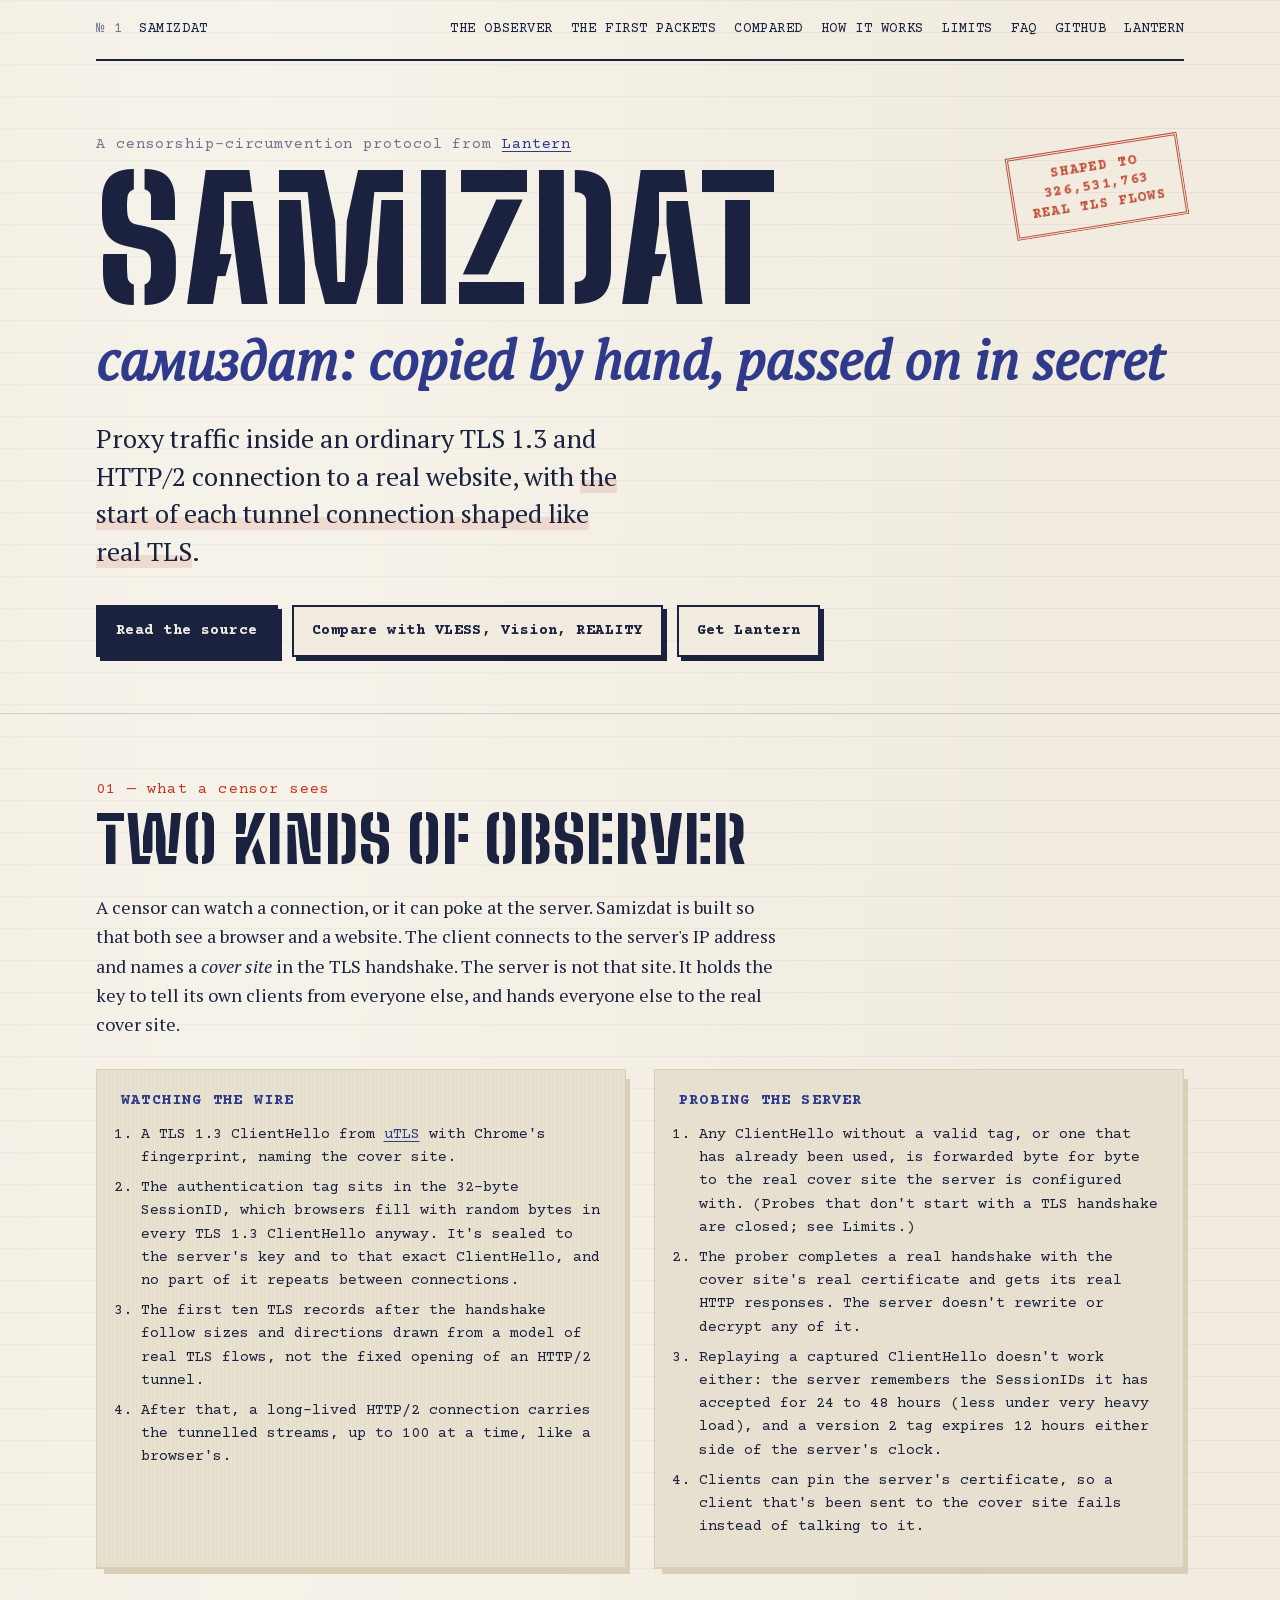
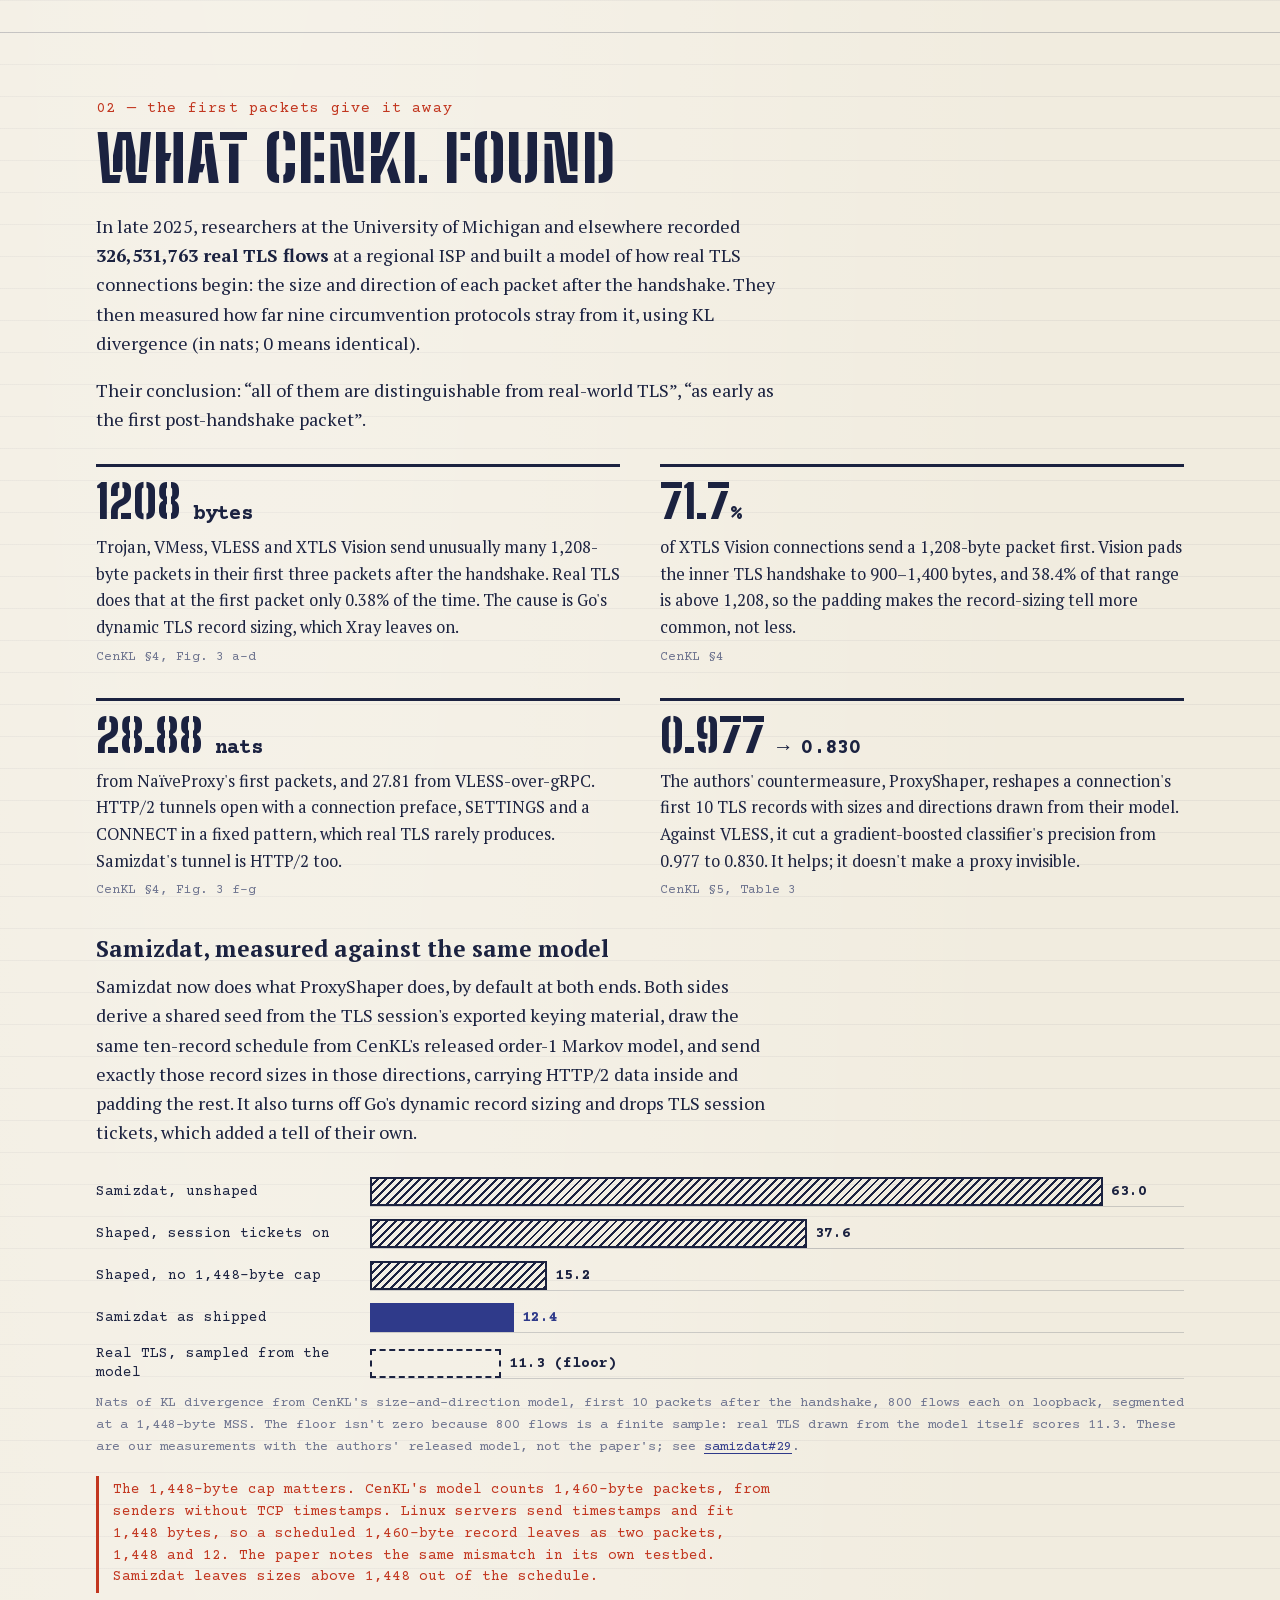
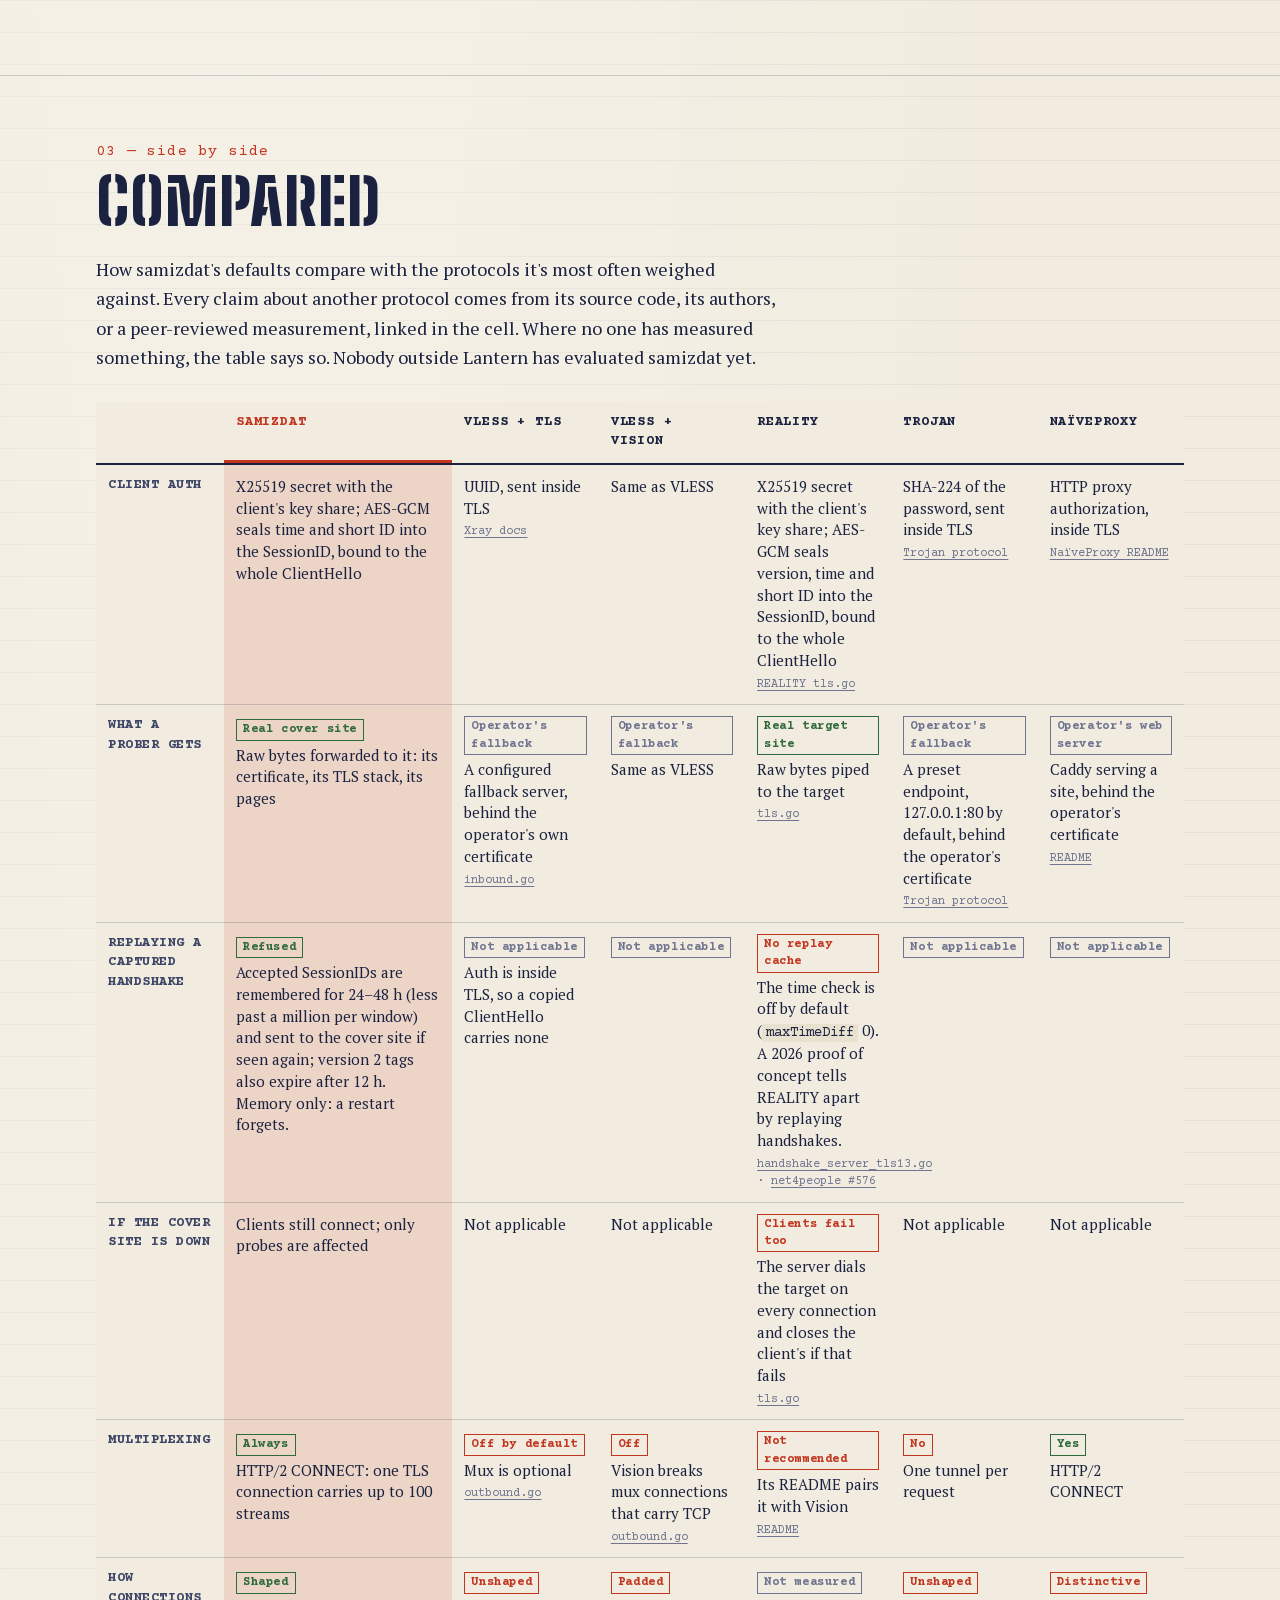
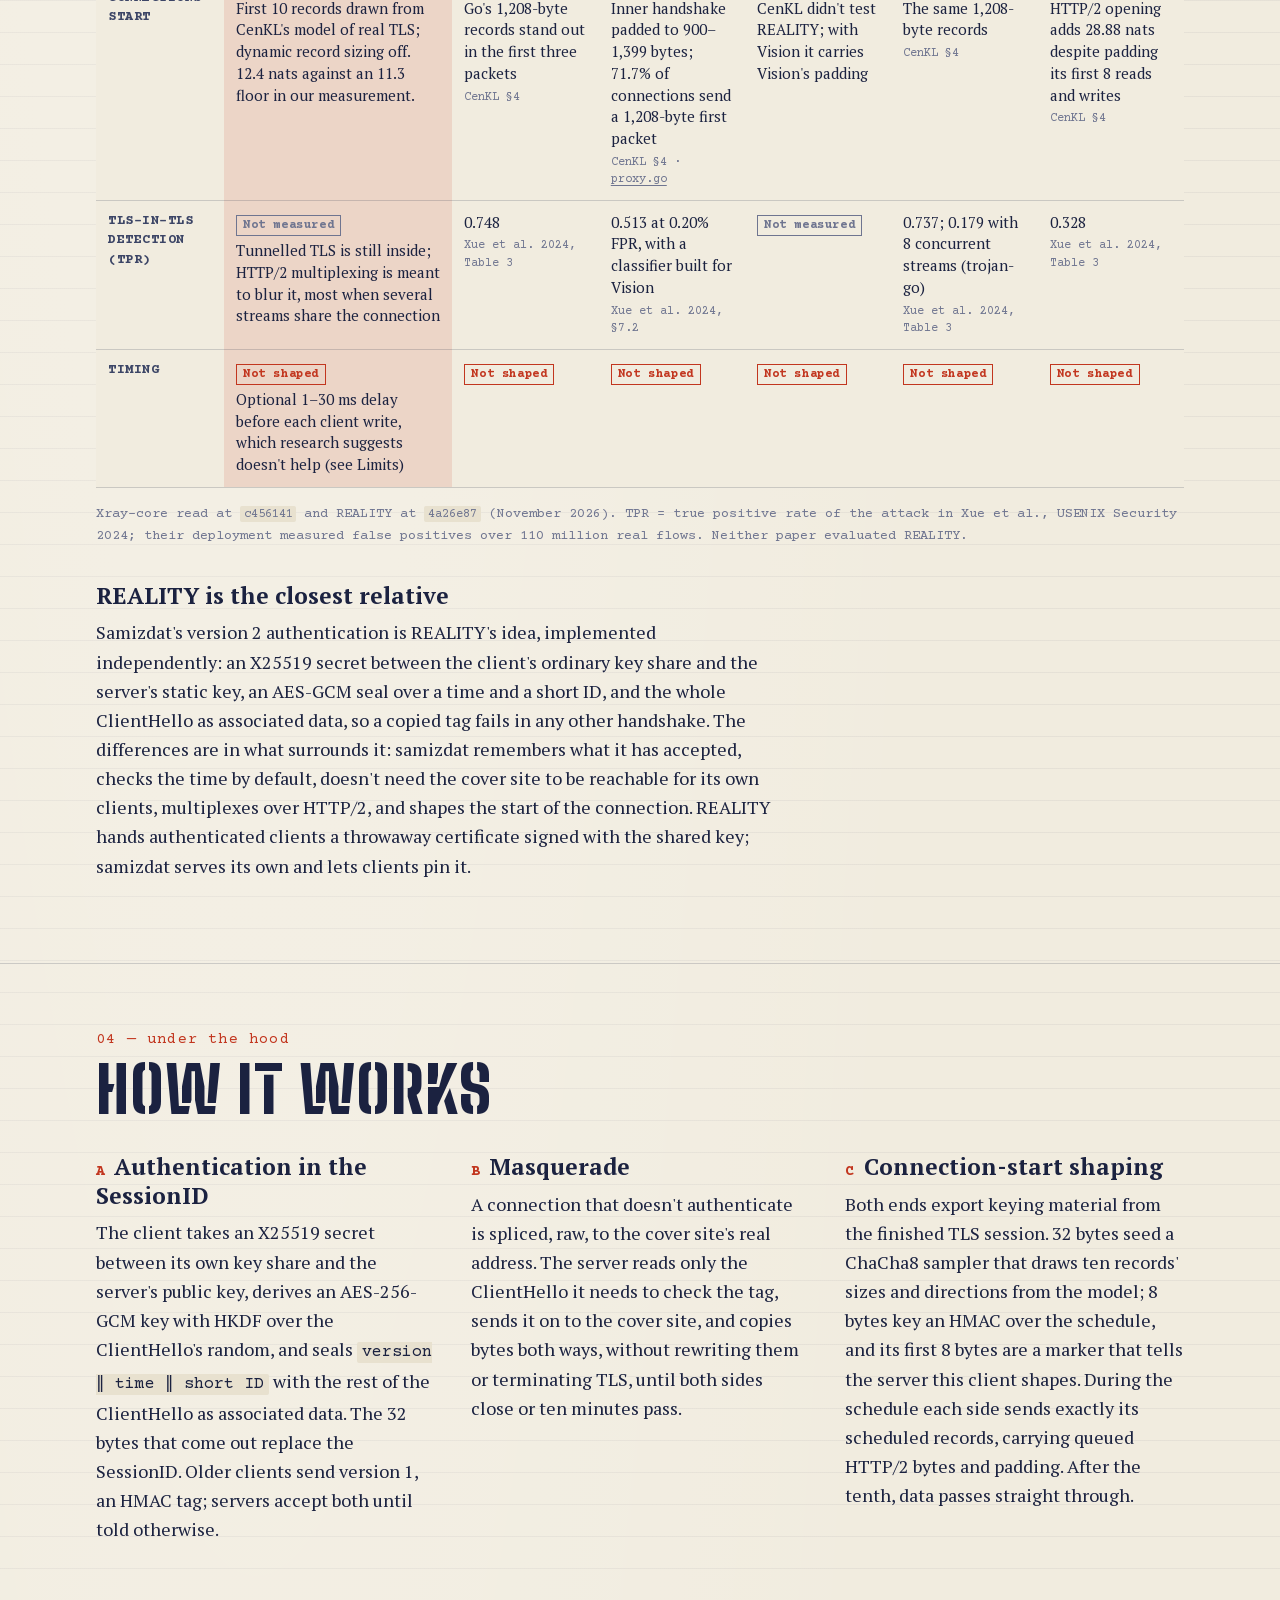
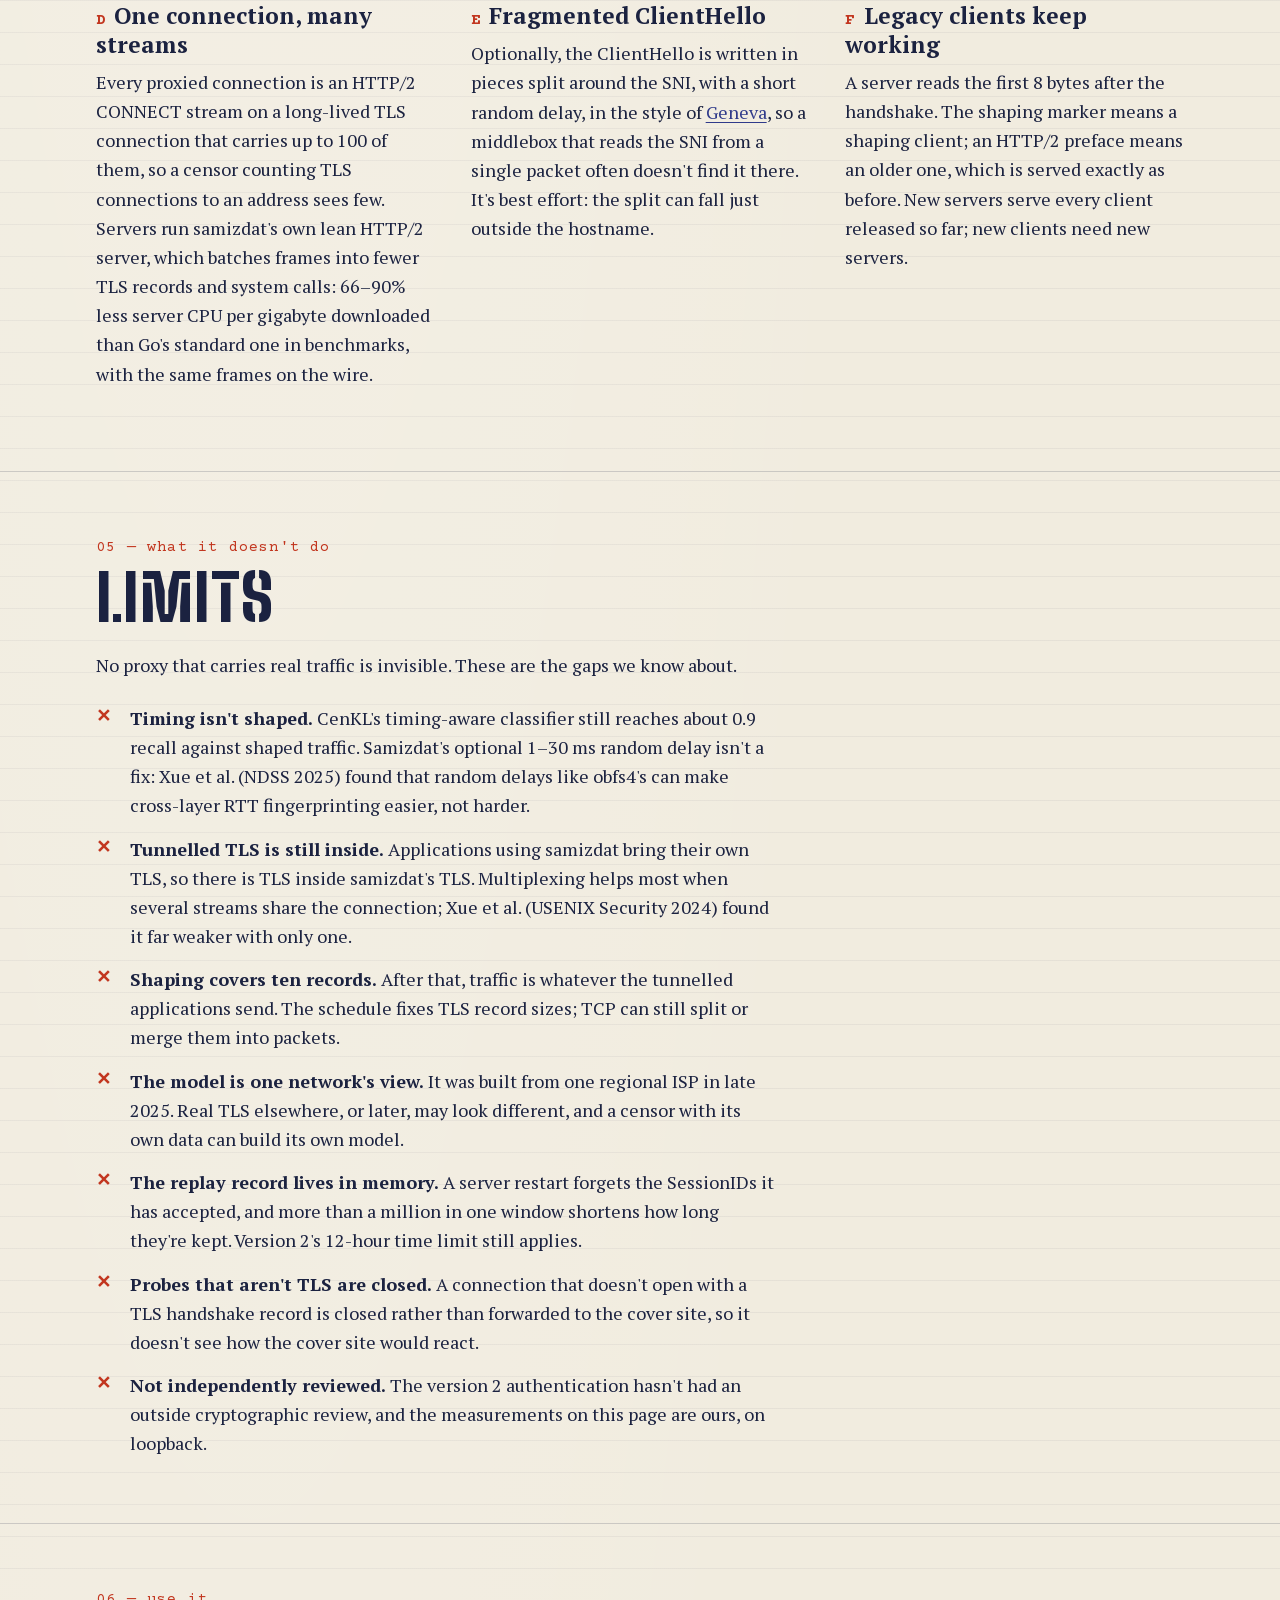
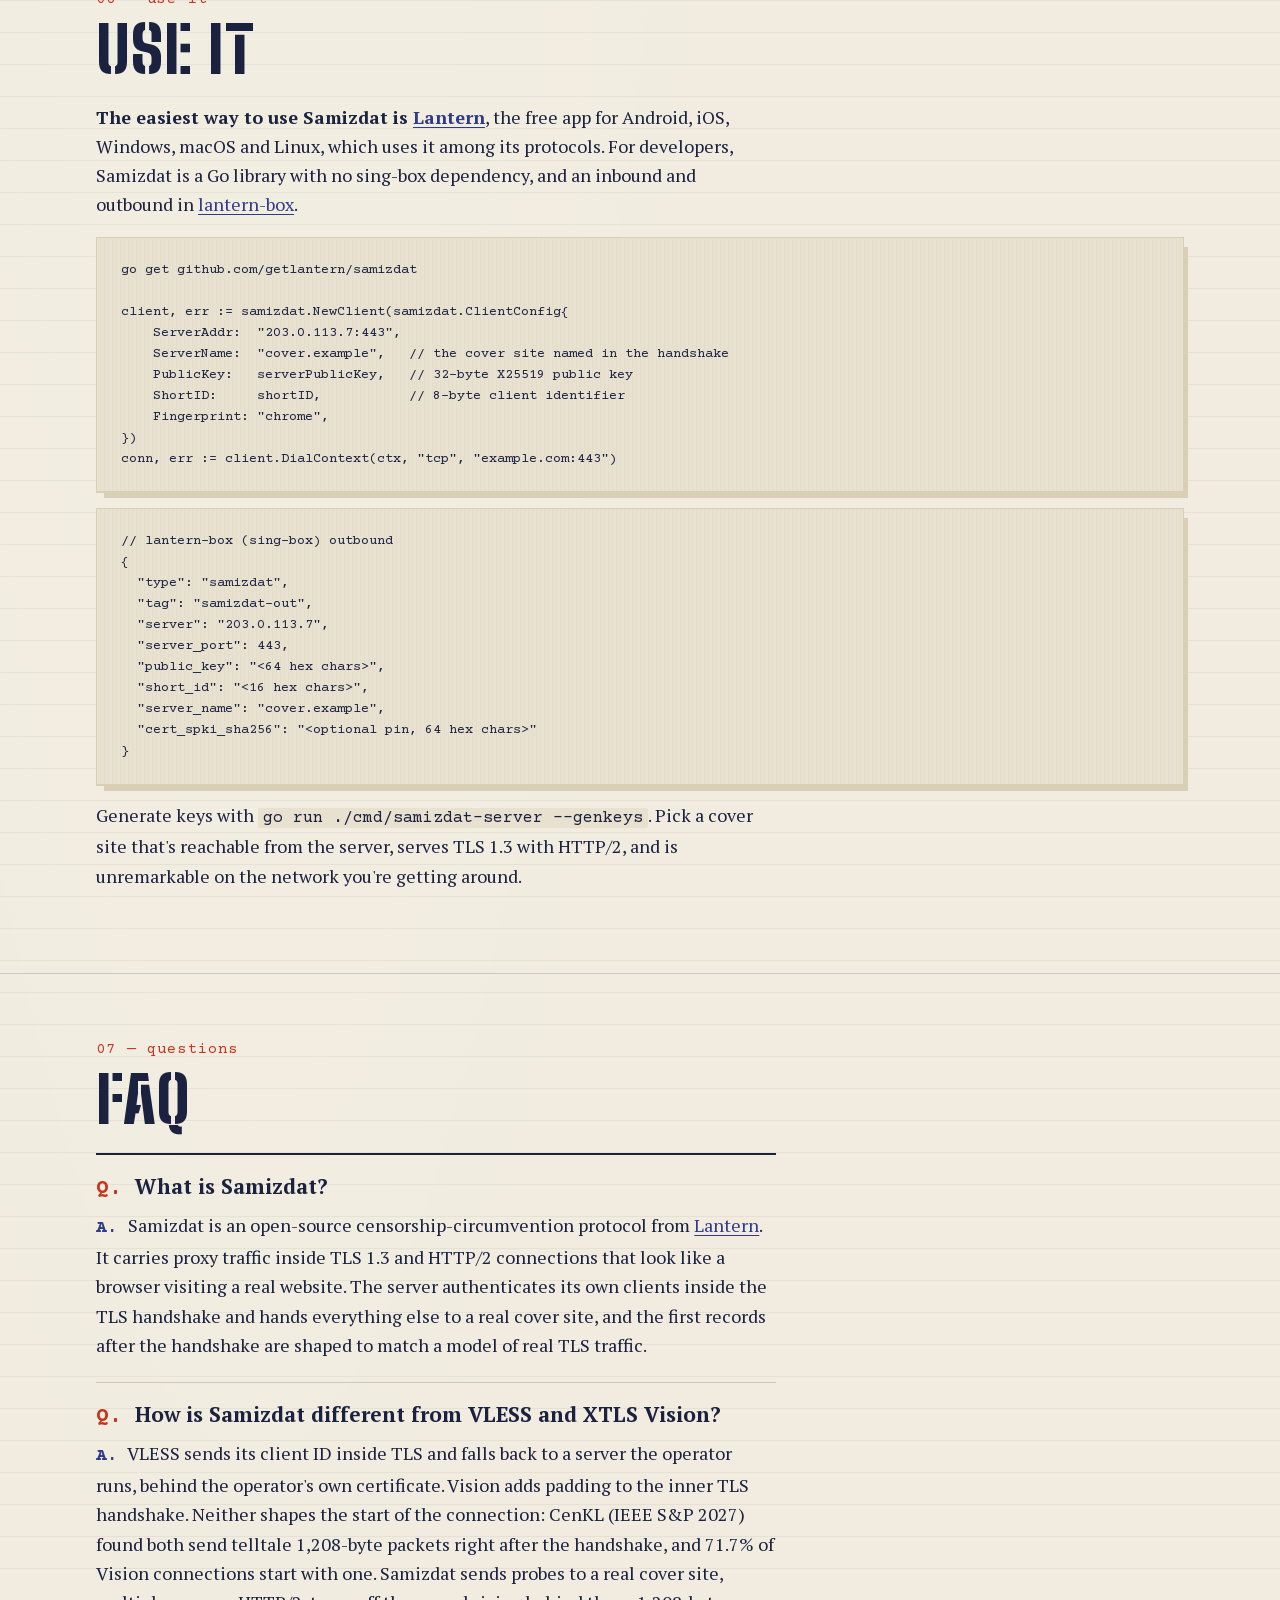
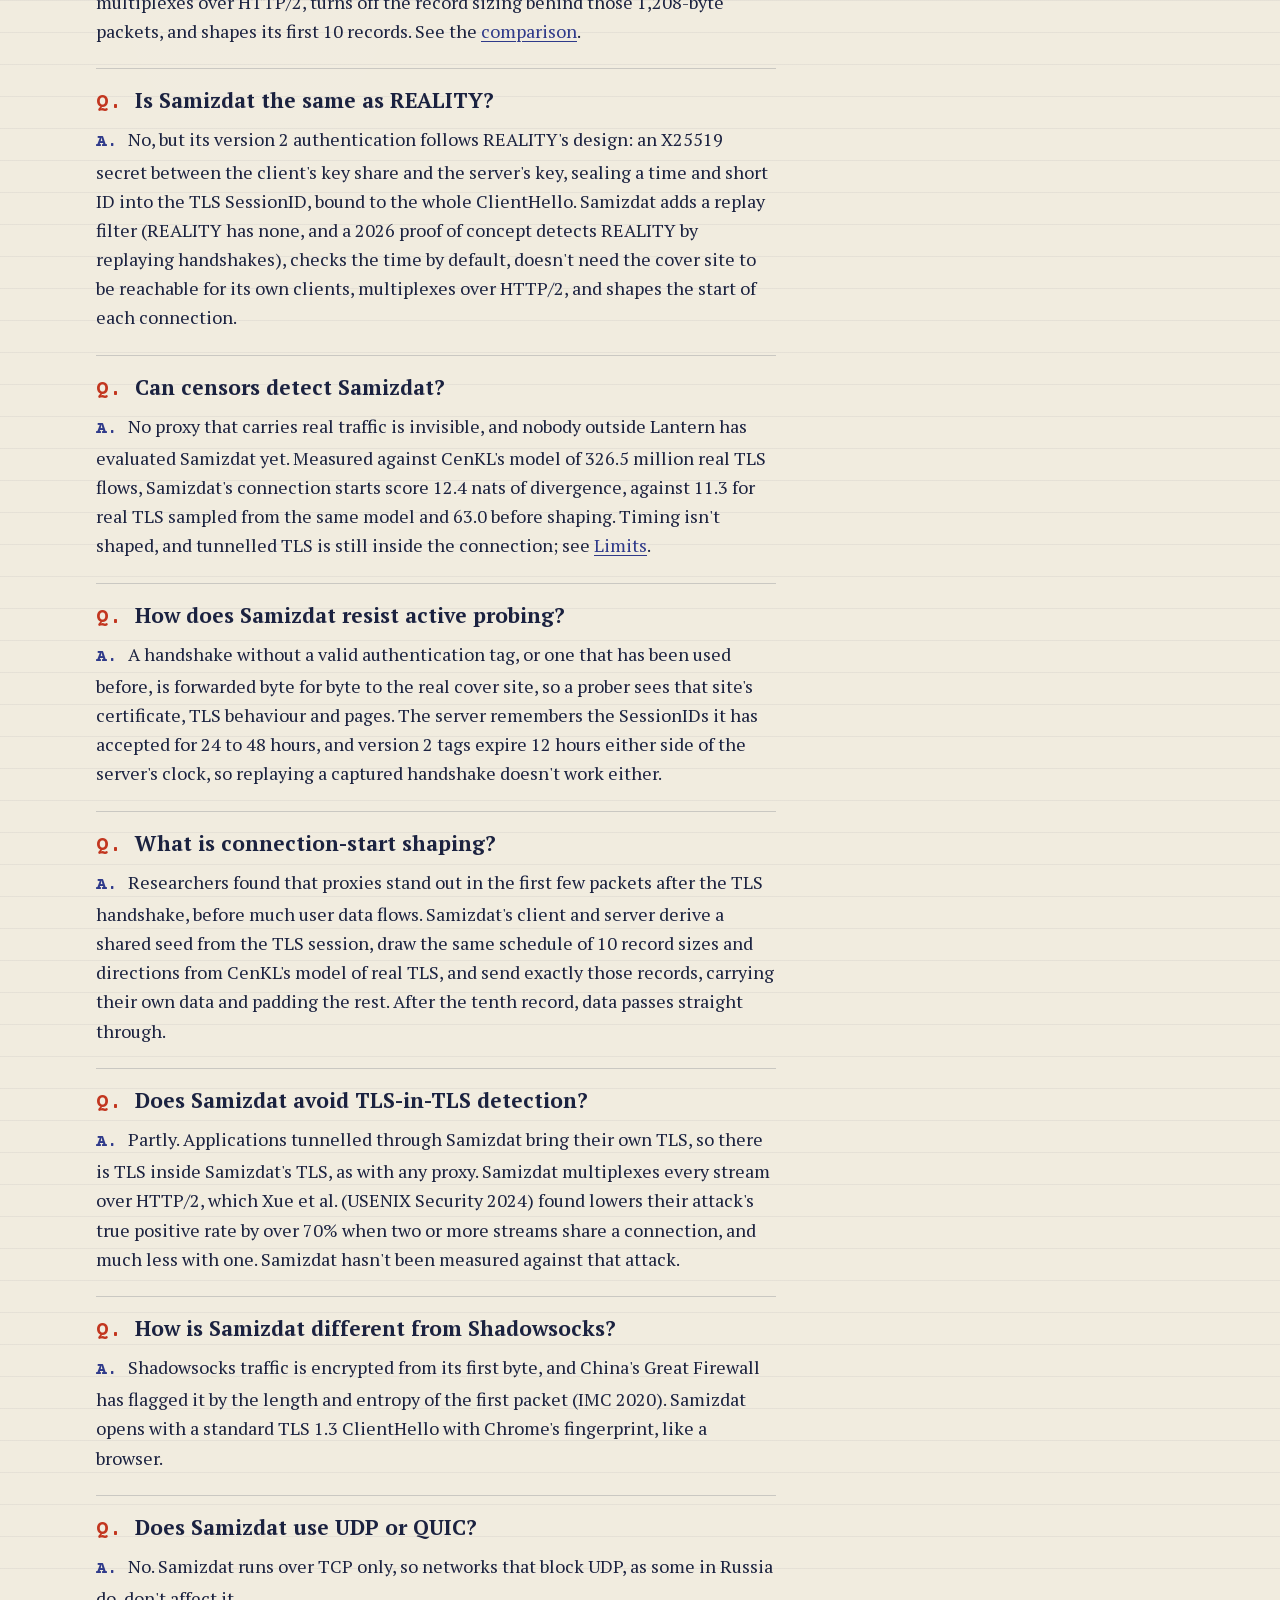
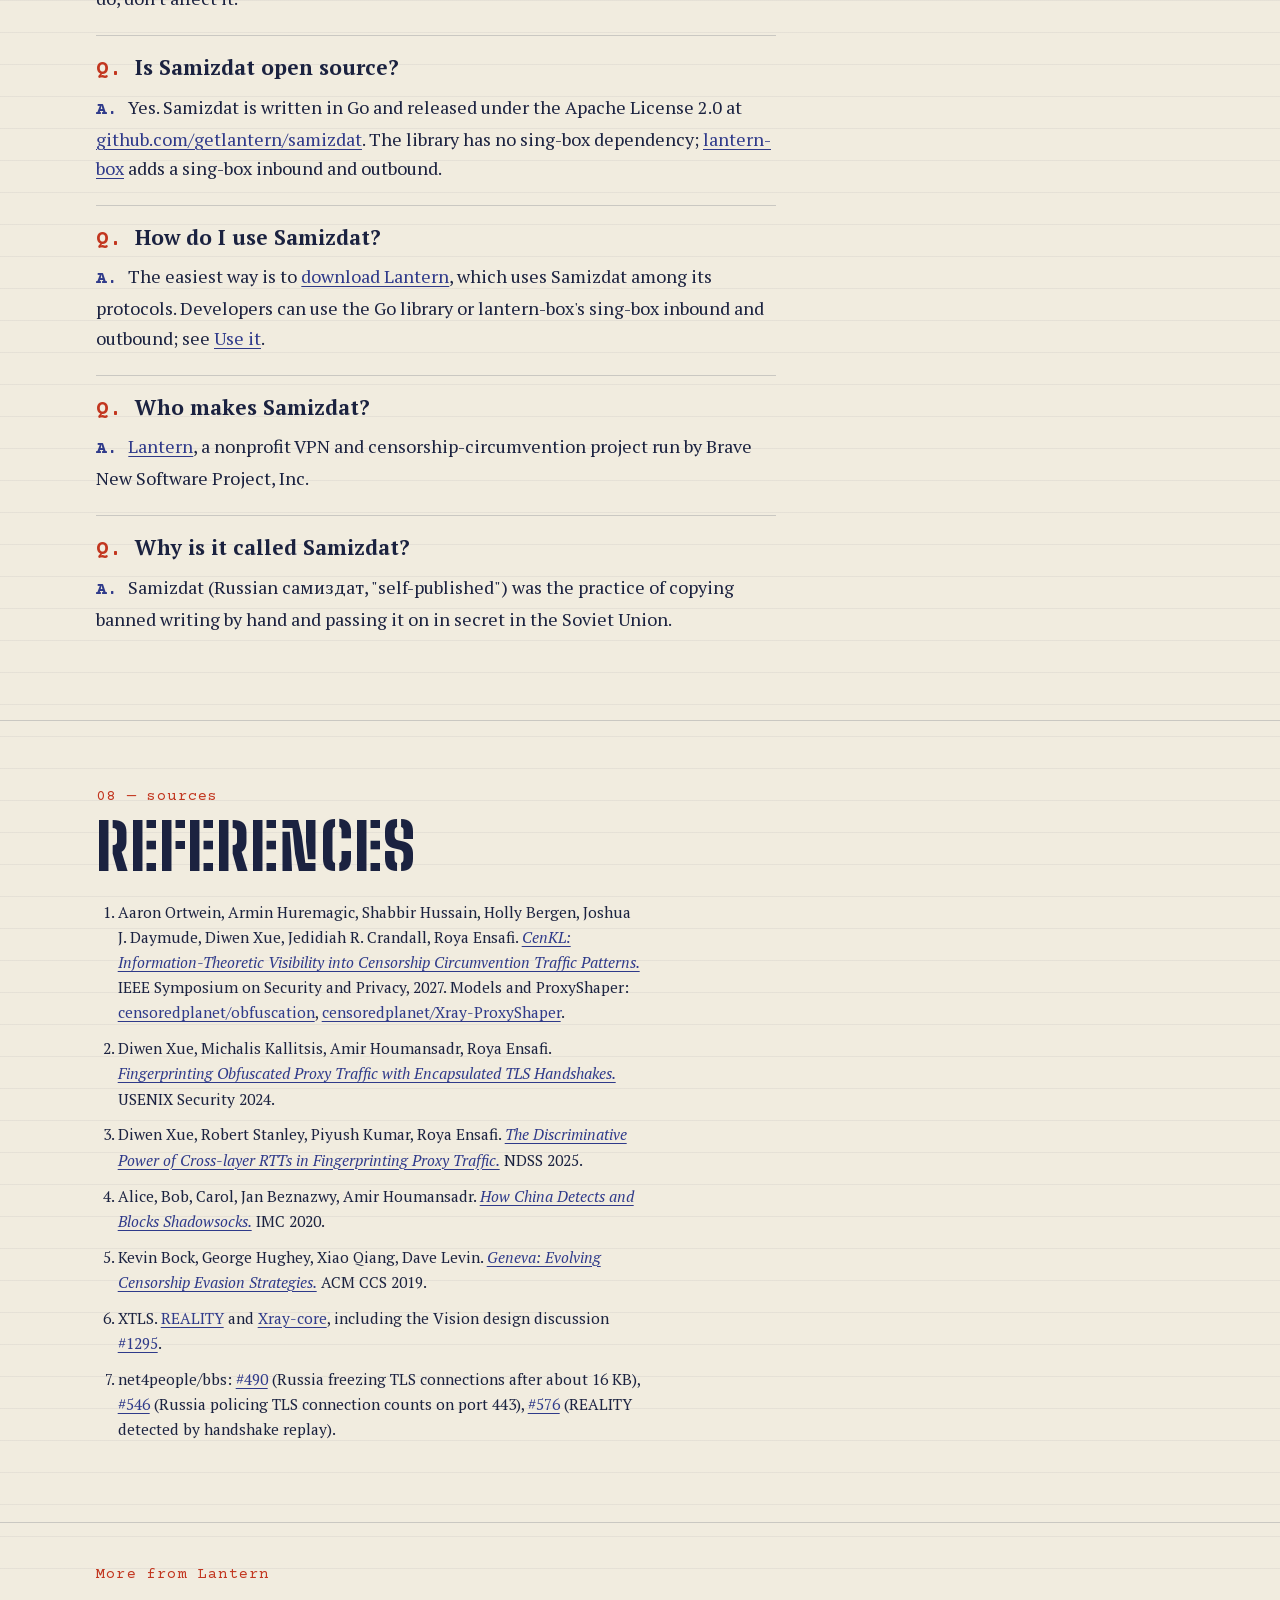
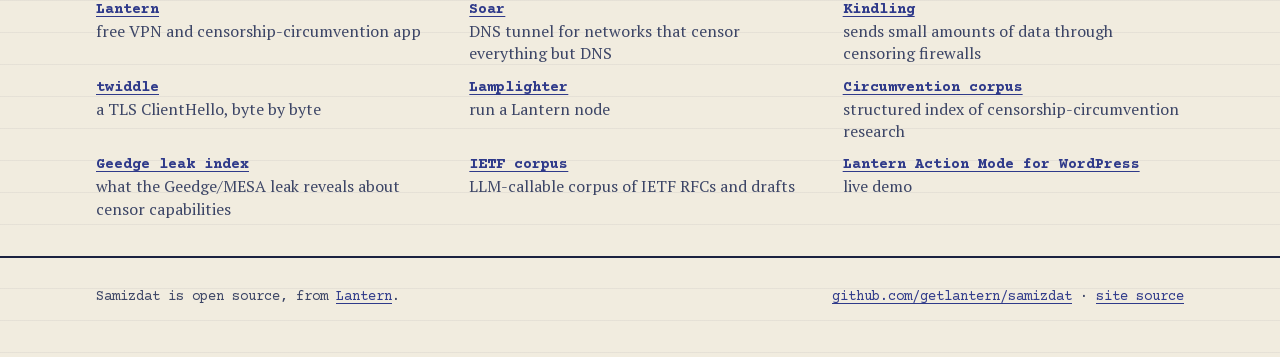
==== index.html @ becc83dc "404 page and More from Lantern links Without a 404.html, Cloudflare Pages served index.html with sta" ====
<!doctype html>
<html lang="en">
<head>
<meta charset="utf-8">
<meta name="viewport" content="width=device-width, initial-scale=1">
<title>Samizdat: a censorship-circumvention protocol from Lantern</title>
<meta name="description" content="Samizdat is an open-source censorship-circumvention protocol from Lantern. It hides proxy traffic inside a browser-like TLS 1.3 and HTTP/2 connection to a real website, shapes the start of each connection like real TLS, and compares favourably with VLESS, XTLS Vision and REALITY.">
<link rel="canonical" href="https://samizdat.lantern.io/">
<meta property="og:type" content="website">
<meta property="og:site_name" content="Samizdat">
<meta property="og:url" content="https://samizdat.lantern.io/">
<meta property="og:title" content="Samizdat: a censorship-circumvention protocol from Lantern">
<meta property="og:description" content="Proxy traffic that opens like a browser visiting a real website, measured against 326 million real TLS flows.">
<meta property="og:image" content="https://samizdat.lantern.io/og.png">
<meta property="og:image:width" content="1200">
<meta property="og:image:height" content="630">
<meta property="og:image:alt" content="Samizdat: proxy traffic shaped like real TLS">
<meta name="twitter:card" content="summary_large_image">
<meta name="twitter:title" content="Samizdat: a censorship-circumvention protocol from Lantern">
<meta name="twitter:description" content="Proxy traffic that opens like a browser visiting a real website, measured against 326 million real TLS flows.">
<meta name="twitter:image" content="https://samizdat.lantern.io/og.png">
<meta name="theme-color" content="#f1ecdf" media="(prefers-color-scheme: light)">
<meta name="theme-color" content="#14172a" media="(prefers-color-scheme: dark)">
<script type="application/ld+json">
{
 "@context": "https://schema.org",
 "@graph": [
  {
   "@type": "Organization",
   "@id": "https://lantern.io/#organization",
   "name": "Lantern",
   "legalName": "Brave New Software Project, Inc.",
   "url": "https://lantern.io",
   "sameAs": [
    "https://github.com/getlantern"
   ]
  },
  {
   "@type": "WebSite",
   "@id": "https://samizdat.lantern.io/#website",
   "url": "https://samizdat.lantern.io/",
   "name": "Samizdat",
   "publisher": {
    "@id": "https://lantern.io/#organization"
   },
   "inLanguage": "en"
  },
  {
   "@type": "WebPage",
   "@id": "https://samizdat.lantern.io/#webpage",
   "url": "https://samizdat.lantern.io/",
   "name": "Samizdat: a censorship-circumvention protocol from Lantern",
   "isPartOf": {
    "@id": "https://samizdat.lantern.io/#website"
   },
   "about": {
    "@id": "https://samizdat.lantern.io/#software"
   },
   "primaryImageOfPage": "https://samizdat.lantern.io/og.png",
   "inLanguage": "en"
  },
  {
   "@type": "SoftwareSourceCode",
   "@id": "https://samizdat.lantern.io/#software",
   "name": "Samizdat",
   "description": "Samizdat is an open-source censorship-circumvention protocol from Lantern. It carries proxy traffic inside TLS 1.3 and HTTP/2 connections that look like a browser visiting a real website. The server authenticates its own clients inside the TLS handshake and hands everything else to a real cover site, and the first records after the handshake are shaped to match a model of real TLS traffic.",
   "codeRepository": "https://github.com/getlantern/samizdat",
   "programmingLanguage": "Go",
   "license": "https://www.apache.org/licenses/LICENSE-2.0",
   "url": "https://samizdat.lantern.io/",
   "author": {
    "@id": "https://lantern.io/#organization"
   },
   "keywords": "censorship circumvention, proxy protocol, TLS, HTTP/2, REALITY, VLESS, XTLS Vision, traffic shaping, active probing"
  },
  {
   "@type": "FAQPage",
   "@id": "https://samizdat.lantern.io/#faq",
   "isPartOf": {
    "@id": "https://samizdat.lantern.io/#webpage"
   },
   "mainEntity": [
    {
     "@type": "Question",
     "name": "What is Samizdat?",
     "acceptedAnswer": {
      "@type": "Answer",
      "text": "Samizdat is an open-source censorship-circumvention protocol from Lantern. It carries proxy traffic inside TLS 1.3 and HTTP/2 connections that look like a browser visiting a real website. The server authenticates its own clients inside the TLS handshake and hands everything else to a real cover site, and the first records after the handshake are shaped to match a model of real TLS traffic."
     }
    },
    {
     "@type": "Question",
     "name": "How is Samizdat different from VLESS and XTLS Vision?",
     "acceptedAnswer": {
      "@type": "Answer",
      "text": "VLESS sends its client ID inside TLS and falls back to a server the operator runs, behind the operator's own certificate. Vision adds padding to the inner TLS handshake. Neither shapes the start of the connection: CenKL (IEEE S&P 2027) found both send telltale 1,208-byte packets right after the handshake, and 71.7% of Vision connections start with one. Samizdat sends probes to a real cover site, multiplexes over HTTP/2, turns off the record sizing behind those 1,208-byte packets, and shapes its first 10 records. See the comparison."
     }
    },
    {
     "@type": "Question",
     "name": "Is Samizdat the same as REALITY?",
     "acceptedAnswer": {
      "@type": "Answer",
      "text": "No, but its version 2 authentication follows REALITY's design: an X25519 secret between the client's key share and the server's key, sealing a time and short ID into the TLS SessionID, bound to the whole ClientHello. Samizdat adds a replay filter (REALITY has none, and a 2026 proof of concept detects REALITY by replaying handshakes), checks the time by default, doesn't need the cover site to be reachable for its own clients, multiplexes over HTTP/2, and shapes the start of each connection."
     }
    },
    {
     "@type": "Question",
     "name": "Can censors detect Samizdat?",
     "acceptedAnswer": {
      "@type": "Answer",
      "text": "No proxy that carries real traffic is invisible, and nobody outside Lantern has evaluated Samizdat yet. Measured against CenKL's model of 326.5 million real TLS flows, Samizdat's connection starts score 12.4 nats of divergence, against 11.3 for real TLS sampled from the same model and 63.0 before shaping. Timing isn't shaped, and tunnelled TLS is still inside the connection; see Limits."
     }
    },
    {
     "@type": "Question",
     "name": "How does Samizdat resist active probing?",
     "acceptedAnswer": {
      "@type": "Answer",
      "text": "A handshake without a valid authentication tag, or one that has been used before, is forwarded byte for byte to the real cover site, so a prober sees that site's certificate, TLS behaviour and pages. The server remembers the SessionIDs it has accepted for 24 to 48 hours, and version 2 tags expire 12 hours either side of the server's clock, so replaying a captured handshake doesn't work either."
     }
    },
    {
     "@type": "Question",
     "name": "What is connection-start shaping?",
     "acceptedAnswer": {
      "@type": "Answer",
      "text": "Researchers found that proxies stand out in the first few packets after the TLS handshake, before much user data flows. Samizdat's client and server derive a shared seed from the TLS session, draw the same schedule of 10 record sizes and directions from CenKL's model of real TLS, and send exactly those records, carrying their own data and padding the rest. After the tenth record, data passes straight through."
     }
    },
    {
     "@type": "Question",
     "name": "Does Samizdat avoid TLS-in-TLS detection?",
     "acceptedAnswer": {
      "@type": "Answer",
      "text": "Partly. Applications tunnelled through Samizdat bring their own TLS, so there is TLS inside Samizdat's TLS, as with any proxy. Samizdat multiplexes every stream over HTTP/2, which Xue et al. (USENIX Security 2024) found lowers their attack's true positive rate by over 70% when two or more streams share a connection, and much less with one. Samizdat hasn't been measured against that attack."
     }
    },
    {
     "@type": "Question",
     "name": "How is Samizdat different from Shadowsocks?",
     "acceptedAnswer": {
      "@type": "Answer",
      "text": "Shadowsocks traffic is encrypted from its first byte, and China's Great Firewall has flagged it by the length and entropy of the first packet (IMC 2020). Samizdat opens with a standard TLS 1.3 ClientHello with Chrome's fingerprint, like a browser."
     }
    },
    {
     "@type": "Question",
     "name": "Does Samizdat use UDP or QUIC?",
     "acceptedAnswer": {
      "@type": "Answer",
      "text": "No. Samizdat runs over TCP only, so networks that block UDP, as some in Russia do, don't affect it."
     }
    },
    {
     "@type": "Question",
     "name": "Is Samizdat open source?",
     "acceptedAnswer": {
      "@type": "Answer",
      "text": "Yes. Samizdat is written in Go and released under the Apache License 2.0 at github.com/getlantern/samizdat. The library has no sing-box dependency; lantern-box adds a sing-box inbound and outbound."
     }
    },
    {
     "@type": "Question",
     "name": "How do I use Samizdat?",
     "acceptedAnswer": {
      "@type": "Answer",
      "text": "The easiest way is to download Lantern, which uses Samizdat among its protocols. Developers can use the Go library or lantern-box's sing-box inbound and outbound; see Use it."
     }
    },
    {
     "@type": "Question",
     "name": "Who makes Samizdat?",
     "acceptedAnswer": {
      "@type": "Answer",
      "text": "Lantern, a nonprofit VPN and censorship-circumvention project run by Brave New Software Project, Inc."
     }
    },
    {
     "@type": "Question",
     "name": "Why is it called Samizdat?",
     "acceptedAnswer": {
      "@type": "Answer",
      "text": "Samizdat (Russian самиздат, \"self-published\") was the practice of copying banned writing by hand and passing it on in secret in the Soviet Union."
     }
    }
   ]
  }
 ]
}
</script>
<meta name="color-scheme" content="light dark">
<link rel="icon" href="favicon.svg" type="image/svg+xml">
<link rel="stylesheet" href="fonts.css">
<style>
:root {
  --paper: #f1ecdf;
  --paper-2: #e8e1cf;
  --paper-edge: #d9cfb6;
  --ink: #1b2240;
  --ink-soft: #3c4566;
  --ink-faint: #6f7590;
  --carbon: #2f3a8a;
  --pencil: #c2361f;
  --pencil-soft: rgba(194, 54, 31, .12);
  --rule: rgba(27, 34, 64, .18);
  --line: rgba(27, 34, 64, .055);
  --good: #2f6b3a;
  --serif: 'PT Serif', Georgia, serif;
  --type: 'Courier Prime', 'Courier New', monospace;
  --stencil: 'Big Shoulders Stencil', 'PT Serif', serif;
  --measure: 68ch;
}
@media (prefers-color-scheme: dark) {
  :root:not([data-theme="light"]) {
    --paper: #14172a;
    --paper-2: #1b1f37;
    --paper-edge: #2a2f4d;
    --ink: #e7e2d3;
    --ink-soft: #c3bfb2;
    --ink-faint: #8e8c99;
    --carbon: #9aa6ff;
    --pencil: #ff7a5c;
    --pencil-soft: rgba(255, 122, 92, .14);
    --rule: rgba(231, 226, 211, .16);
    --line: rgba(231, 226, 211, .04);
    --good: #8fd19b;
  }
}
:root[data-theme="dark"] {
  --paper: #14172a; --paper-2: #1b1f37; --paper-edge: #2a2f4d;
  --ink: #e7e2d3; --ink-soft: #c3bfb2; --ink-faint: #8e8c99;
  --carbon: #9aa6ff; --pencil: #ff7a5c; --pencil-soft: rgba(255,122,92,.14);
  --rule: rgba(231,226,211,.16); --line: rgba(231,226,211,.04); --good: #8fd19b;
}

* { box-sizing: border-box; }
html { -webkit-text-size-adjust: 100%; }
body {
  margin: 0;
  background-color: var(--paper);
  background-image:
    radial-gradient(ellipse at 20% 0%, rgba(255,255,255,.35), transparent 55%),
    repeating-linear-gradient(0deg, transparent 0 31px, var(--line) 31px 32px);
  background-size: auto, 100% 32px;
  color: var(--ink);
  font: 400 18px/1.62 var(--serif);
  font-kerning: normal;
}
@media (prefers-color-scheme: dark) {
  :root:not([data-theme="light"]) body { background-image: radial-gradient(ellipse at 20% 0%, rgba(154,166,255,.08), transparent 55%), repeating-linear-gradient(0deg, transparent 0 31px, var(--line) 31px 32px); }
}
a { color: var(--carbon); text-decoration-thickness: 1px; text-underline-offset: 3px; }
a:hover { color: var(--pencil); }
code, kbd, pre, .type { font-family: var(--type); }
code { font-size: .92em; background: var(--paper-2); padding: .05em .3em; border-radius: 2px; }

.wrap { max-width: 1120px; margin: 0 auto; padding: 0 16px; }
.col { max-width: var(--measure); }

/* Masthead */
.mast {
  display: flex; justify-content: space-between; align-items: center; gap: 16px;
  padding: 18px 0; border-bottom: 2px solid var(--ink);
  font-family: var(--type); font-size: 14px; letter-spacing: .04em; text-transform: uppercase;
}
.mast nav { display: flex; gap: 18px; flex-wrap: wrap; justify-content: flex-end; }
.mast a { color: var(--ink); text-decoration: none; }
.mast a:hover { color: var(--pencil); }
.mast .no { color: var(--ink-faint); }

/* Hero */
.hero { padding: 72px 0 56px; position: relative; }
.hero .kicker { font-family: var(--type); color: var(--ink-faint); font-size: 15px; letter-spacing: .06em; }
.hero h1 {
  font-family: var(--stencil); font-weight: 900; text-transform: uppercase;
  font-size: clamp(64px, 14vw, 168px); line-height: .86; letter-spacing: .01em;
  margin: 10px 0 0; color: var(--ink);
}
.hero h1 .ru {
  display: block; font-family: var(--serif); font-weight: 700; text-transform: none; font-style: italic;
  font-size: .32em; letter-spacing: 0; line-height: 1.2; color: var(--carbon); margin-top: .3em;
}
.hero .lede { font-size: clamp(20px, 2.6vw, 26px); line-height: 1.45; max-width: 38ch; margin: 28px 0 0; }
.hero .lede em { font-style: normal; background: linear-gradient(transparent 62%, var(--pencil-soft) 62%); }
.stamp {
  position: absolute; right: 0; top: 84px; transform: rotate(-9deg);
  border: 3px double var(--pencil); color: var(--pencil); padding: 10px 16px;
  font-family: var(--type); font-weight: 700; font-size: 14px; letter-spacing: .12em; text-transform: uppercase; line-height: 1.35;
  text-align: center; opacity: .85; mix-blend-mode: multiply;
}
@media (prefers-color-scheme: dark) { :root:not([data-theme="light"]) .stamp { mix-blend-mode: normal; } }
.cta { display: flex; gap: 14px; flex-wrap: wrap; margin-top: 34px; }
.btn {
  font-family: var(--type); font-weight: 700; font-size: 15px; letter-spacing: .03em;
  padding: 12px 18px; border: 2px solid var(--ink); color: var(--ink); text-decoration: none; background: var(--paper);
  box-shadow: 4px 4px 0 var(--ink); transition: transform .12s, box-shadow .12s;
}
.btn:hover { transform: translate(2px,2px); box-shadow: 2px 2px 0 var(--ink); color: var(--ink); }
.btn.primary { background: var(--ink); color: var(--paper); }
.btn.primary:hover { color: var(--paper); }

/* Typed sheet: the carbon-copy card */
.sheet {
  background: var(--paper-2); border: 1px solid var(--paper-edge);
  box-shadow: 0 1px 0 var(--paper-edge), 6px 8px 0 -2px var(--paper-edge);
  padding: 22px 24px; font-family: var(--type); font-size: 15px; line-height: 1.55; position: relative;
}
.sheet::before {
  content: ""; position: absolute; inset: 0; pointer-events: none;
  background: repeating-linear-gradient(90deg, transparent 0 3px, rgba(47,58,138,.025) 3px 4px);
}

section { padding: 64px 0; border-top: 1px solid var(--rule); }
section > .wrap > h2, .h2 {
  font-family: var(--stencil); font-weight: 900; text-transform: uppercase; letter-spacing: .015em;
  font-size: clamp(38px, 6vw, 64px); line-height: .95; margin: 0 0 22px;
}
.num { font-family: var(--type); color: var(--pencil); font-size: 15px; letter-spacing: .08em; display: block; margin-bottom: 8px; }
h3 { font-family: var(--serif); font-size: 23px; line-height: 1.25; margin: 34px 0 8px; }
p { margin: 0 0 1em; }

.note {
  font-family: var(--type); font-size: 14.5px; line-height: 1.5; color: var(--pencil);
  border-left: 3px solid var(--pencil); padding: 4px 0 4px 14px; margin: 18px 0;
}

/* Two observers */
.observers { display: grid; grid-template-columns: 1fr 1fr; gap: 28px; margin-top: 30px; }
.observers .sheet h3 { font-family: var(--type); font-size: 15px; text-transform: uppercase; letter-spacing: .08em; margin: 0 0 12px; color: var(--carbon); }
.observers ol { margin: 0; padding-left: 1.3em; }
.observers li { margin-bottom: .45em; }

/* Bar chart */
.chart { margin: 30px 0 10px; display: grid; gap: 12px; }
.bar { display: grid; grid-template-columns: minmax(150px, 260px) 1fr; gap: 14px; align-items: center; }
.bar .label { font-family: var(--type); font-size: 14.5px; line-height: 1.3; }
.bar .track { display: block; position: relative; height: 30px; border-bottom: 1px solid var(--rule); }
.bar .fill {
  display: block; height: 100%; width: calc(var(--v) / 70 * 100%);
  background: repeating-linear-gradient(-45deg, var(--ink) 0 2px, transparent 2px 6px);
  border: 2px solid var(--ink); transform-origin: left; animation: grow 1.1s cubic-bezier(.2,.8,.2,1) both;
}
.bar.us .fill { background: var(--carbon); border-color: var(--carbon); }
.bar.floor .fill { background: transparent; border-style: dashed; }
.bar .val { position: absolute; left: calc(var(--v) / 70 * 100% + 8px); top: 3px; font-family: var(--type); font-weight: 700; font-size: 15px; white-space: nowrap; }
.bar.us .val { color: var(--carbon); }
.chart-cap { font-family: var(--type); font-size: 13.5px; color: var(--ink-faint); margin-top: 8px; }
@keyframes grow { from { transform: scaleX(0); } to { transform: scaleX(1); } }

/* Findings list */
.findings { display: grid; grid-template-columns: repeat(2, minmax(0, 1fr)); gap: 30px 40px; margin-top: 30px; }
.finding { border-top: 3px solid var(--ink); padding-top: 12px; }
.finding .big { font-family: var(--stencil); font-weight: 900; font-size: 46px; line-height: 1; display: block; }
.finding .big small { font-size: .45em; font-family: var(--type); font-weight: 700; }
.finding p { font-size: 16.5px; margin: 8px 0 0; }
.finding cite { font-style: normal; font-family: var(--type); font-size: 13px; color: var(--ink-faint); display: block; margin-top: 6px; }

/* Comparison table */
.table-scroll { overflow-x: auto; margin: 30px -16px 0; padding: 0 16px 8px; -webkit-overflow-scrolling: touch; }
table.cmp { border-collapse: collapse; table-layout: fixed; min-width: 1060px; width: 100%; font-size: 15px; line-height: 1.45; background: var(--paper); }
.cmp th, .cmp td { text-align: left; vertical-align: top; padding: 11px 12px; border-bottom: 1px solid var(--rule); }
.cmp thead th {
  font-family: var(--type); font-size: 13.5px; text-transform: uppercase; letter-spacing: .06em;
  border-bottom: 2px solid var(--ink); position: sticky; top: 0; background: var(--paper);
}
.cmp tbody th { font-family: var(--type); font-weight: 700; font-size: 13.5px; text-transform: uppercase; letter-spacing: .04em; color: var(--ink-soft); }
.cmp col.rowh { width: 128px; }
.cmp col.szc { width: 21%; }
.cmp .sz { background: var(--pencil-soft); }
.cmp thead .sz { color: var(--pencil); background: var(--paper); box-shadow: inset 0 -3px 0 var(--pencil); }
.cmp td .src { display: block; font-family: var(--type); font-size: 12px; color: var(--ink-faint); margin-top: 4px; }
.cmp td .src a { color: inherit; }
.tag { font-family: var(--type); font-size: 12px; font-weight: 700; letter-spacing: .05em; padding: 1px 6px; border: 1px solid currentColor; display: inline-block; margin-bottom: 4px; }
.tag.y { color: var(--good); }
.tag.n { color: var(--pencil); }
.tag.m { color: var(--ink-faint); }

/* How it works */
.how { display: grid; grid-template-columns: repeat(auto-fit, minmax(300px, 1fr)); gap: 30px 36px; margin-top: 18px; }
.how h3 { margin-top: 10px; }
.how h3 .num { display: inline; margin: 0 8px 0 0; }
pre.sheet { overflow-x: auto; white-space: pre; margin: 16px 0; font-size: 13.5px; }

/* Limits */
.limits { list-style: none; padding: 0; margin: 24px 0 0; display: grid; gap: 14px; }
.limits li { padding-left: 34px; position: relative; }
.limits li::before { content: "✕"; position: absolute; left: 0; top: 0; font-family: var(--type); font-weight: 700; color: var(--pencil); }

/* FAQ */
.faq { margin-top: 10px; }
.faq .qa { border-top: 1px solid var(--rule); padding: 18px 0 4px; }
.faq .qa:first-child { border-top: 2px solid var(--ink); }
.faq h3 { margin: 0 0 8px; font-size: 21px; }
.faq .q, .faq .a { font-family: var(--type); font-weight: 700; color: var(--pencil); margin-right: .35em; }
.faq .a { color: var(--carbon); }

/* References */
.refs { font-size: 15.5px; padding-left: 1.4em; }
.refs li { margin-bottom: .7em; }

.more { padding: 40px 0 36px; }
.sisters { list-style: none; padding: 0; margin: 12px 0 0; display: grid; grid-template-columns: repeat(auto-fill, minmax(280px, 1fr)); gap: 12px 32px; }
.sisters li { font-size: 16px; line-height: 1.4; }
.sisters a { font-family: var(--type); font-weight: 700; font-size: 15px; display: block; }
.sisters span { color: var(--ink-soft); }

footer { border-top: 2px solid var(--ink); padding: 28px 0 48px; font-family: var(--type); font-size: 14px; color: var(--ink-soft); }
footer .wrap { display: flex; justify-content: space-between; gap: 16px; flex-wrap: wrap; }

/* Page-load reveal */
.reveal { animation: rise .7s cubic-bezier(.2,.8,.2,1) both; animation-delay: calc(var(--i, 0) * 90ms); }
@keyframes rise { from { opacity: 0; transform: translateY(14px); } to { opacity: 1; transform: none; } }
.caret::after { content: "▍"; animation: blink 1s steps(1) infinite; color: var(--pencil); margin-left: 2px; }
@keyframes blink { 50% { opacity: 0; } }
@media (prefers-reduced-motion: reduce) {
  .reveal, .bar .fill { animation: none; }
  .caret::after { animation: none; }
}

@media (max-width: 760px) {
  body { font-size: 17px; }
  .stamp { position: static; display: inline-block; margin-top: 24px; transform: rotate(-4deg); }
  .hero { padding-top: 44px; }
  .observers, .findings { grid-template-columns: 1fr; }
  .bar { grid-template-columns: 1fr; gap: 4px; }
  .mast { flex-direction: column; align-items: flex-start; }
  .mast nav { justify-content: flex-start; gap: 12px; }
  section { padding: 48px 0; }
}
</style>
</head>
<body>

<div class="wrap">
  <header class="mast">
    <span><span class="no">№ 1</span> &nbsp;Samizdat</span>
    <nav aria-label="Sections">
      <a href="#observer">The observer</a>
      <a href="#cenkl">The first packets</a>
      <a href="#compare">Compared</a>
      <a href="#how">How it works</a>
      <a href="#limits">Limits</a>
      <a href="#faq">FAQ</a>
      <a href="https://github.com/getlantern/samizdat">GitHub</a>
      <a href="https://lantern.io">Lantern</a>
    </nav>
  </header>

  <div class="hero">
    <div class="kicker reveal" style="--i:0">A censorship-circumvention protocol from <a href="https://lantern.io">Lantern</a></div>
    <h1 class="reveal" style="--i:1">Samizdat<span class="ru">самиздат: copied by hand, passed on in secret</span></h1>
    <p class="lede reveal" style="--i:2">Proxy traffic inside an ordinary TLS&nbsp;1.3 and HTTP/2 connection to a real website, with <em>the start of each tunnel connection shaped like real TLS</em>.</p>
    <div class="cta reveal" style="--i:3">
      <a class="btn primary" href="https://github.com/getlantern/samizdat">Read the source</a>
      <a class="btn" href="#compare">Compare with VLESS, Vision, REALITY</a>
      <a class="btn" href="https://lantern.io/download">Get Lantern</a>
    </div>
    <div class="stamp" aria-hidden="true">Shaped to<br>326,531,763<br>real TLS flows</div>
  </div>
</div>

<section id="observer">
  <div class="wrap">
    <span class="num">01 — what a censor sees</span>
    <h2>Two kinds of observer</h2>
    <div class="col">
      <p>A censor can watch a connection, or it can poke at the server. Samizdat is built so that both see a browser and a website. The client connects to the server's IP address and names a <em>cover site</em> in the TLS handshake. The server is not that site. It holds the key to tell its own clients from everyone else, and hands everyone else to the real cover site.</p>
    </div>
    <div class="observers">
      <div class="sheet reveal" style="--i:1">
        <h3>Watching the wire</h3>
        <ol>
          <li>A TLS&nbsp;1.3 ClientHello from <a href="https://github.com/refraction-networking/utls">uTLS</a> with Chrome's fingerprint, naming the cover site.</li>
          <li>The authentication tag sits in the 32-byte SessionID, which browsers fill with random bytes in every TLS&nbsp;1.3 ClientHello anyway. It's sealed to the server's key and to that exact ClientHello, and no part of it repeats between connections.</li>
          <li>The first ten TLS records after the handshake follow sizes and directions drawn from a model of real TLS flows, not the fixed opening of an HTTP/2 tunnel.</li>
          <li>After that, a long-lived HTTP/2 connection carries the tunnelled streams, up to 100 at a time, like a browser's.</li>
        </ol>
      </div>
      <div class="sheet reveal" style="--i:2">
        <h3>Probing the server</h3>
        <ol>
          <li>Any ClientHello without a valid tag, or one that has already been used, is forwarded byte for byte to the real cover site the server is configured with. (Probes that don't start with a TLS handshake are closed; see Limits.)</li>
          <li>The prober completes a real handshake with the cover site's real certificate and gets its real HTTP responses. The server doesn't rewrite or decrypt any of it.</li>
          <li>Replaying a captured ClientHello doesn't work either: the server remembers the SessionIDs it has accepted for 24 to 48 hours (less under very heavy load), and a version 2 tag expires 12 hours either side of the server's clock.</li>
          <li>Clients can pin the server's certificate, so a client that's been sent to the cover site fails instead of talking to it.</li>
        </ol>
      </div>
    </div>
  </div>
</section>

<section id="cenkl">
  <div class="wrap">
    <span class="num">02 — the first packets give it away</span>
    <h2>What CenKL found</h2>
    <div class="col">
      <p>In late 2025, researchers at the University of Michigan and elsewhere recorded <strong>326,531,763 real TLS flows</strong> at a regional ISP and built a model of how real TLS connections begin: the size and direction of each packet after the handshake. They then measured how far nine circumvention protocols stray from it, using KL divergence (in nats; 0 means identical).</p>
      <p>Their conclusion: <q>all of them are distinguishable from real-world TLS</q>, <q>as early as the first post-handshake packet</q>.</p>
    </div>

    <div class="findings">
      <div class="finding reveal" style="--i:1">
        <span class="big">1208<small> bytes</small></span>
        <p>Trojan, VMess, VLESS and XTLS Vision send unusually many 1,208-byte packets in their first three packets after the handshake. Real TLS does that at the first packet only 0.38% of the time. The cause is Go's dynamic TLS record sizing, which Xray leaves on.</p>
        <cite>CenKL §4, Fig. 3 a–d</cite>
      </div>
      <div class="finding reveal" style="--i:2">
        <span class="big">71.7<small>%</small></span>
        <p>of XTLS Vision connections send a 1,208-byte packet first. Vision pads the inner TLS handshake to 900–1,400 bytes, and 38.4% of that range is above 1,208, so the padding makes the record-sizing tell more common, not less.</p>
        <cite>CenKL §4</cite>
      </div>
      <div class="finding reveal" style="--i:3">
        <span class="big">28.88<small> nats</small></span>
        <p>from NaïveProxy's first packets, and 27.81 from VLESS-over-gRPC. HTTP/2 tunnels open with a connection preface, SETTINGS and a CONNECT in a fixed pattern, which real TLS rarely produces. Samizdat's tunnel is HTTP/2 too.</p>
        <cite>CenKL §4, Fig. 3 f–g</cite>
      </div>
      <div class="finding reveal" style="--i:4">
        <span class="big">0.977<small> → 0.830</small></span>
        <p>The authors' countermeasure, ProxyShaper, reshapes a connection's first 10 TLS records with sizes and directions drawn from their model. Against VLESS, it cut a gradient-boosted classifier's precision from 0.977 to 0.830. It helps; it doesn't make a proxy invisible.</p>
        <cite>CenKL §5, Table 3</cite>
      </div>
    </div>

    <h3>Samizdat, measured against the same model</h3>
    <div class="col">
      <p>Samizdat now does what ProxyShaper does, by default at both ends. Both sides derive a shared seed from the TLS session's exported keying material, draw the same ten-record schedule from CenKL's released order-1 Markov model, and send exactly those record sizes in those directions, carrying HTTP/2 data inside and padding the rest. It also turns off Go's dynamic record sizing and drops TLS session tickets, which added a tell of their own.</p>
    </div>
    <div class="chart" role="img" aria-label="KL divergence from CenKL's TLS model over the first 10 packets: samizdat unshaped 63.0 nats, shaped with session tickets 37.6, shaped without the 1,448-byte cap 15.2, shaped as shipped 12.4, real TLS sampled from the model 11.3.">
      <div class="bar"><span class="label">Samizdat, unshaped</span><span class="track"><span class="fill" style="--v:63.0"></span><span class="val" style="--v:63.0">63.0</span></span></div>
      <div class="bar"><span class="label">Shaped, session tickets on</span><span class="track"><span class="fill" style="--v:37.6"></span><span class="val" style="--v:37.6">37.6</span></span></div>
      <div class="bar"><span class="label">Shaped, no 1,448-byte cap</span><span class="track"><span class="fill" style="--v:15.2"></span><span class="val" style="--v:15.2">15.2</span></span></div>
      <div class="bar us"><span class="label">Samizdat as shipped</span><span class="track"><span class="fill" style="--v:12.4"></span><span class="val" style="--v:12.4">12.4</span></span></div>
      <div class="bar floor"><span class="label">Real TLS, sampled from the model</span><span class="track"><span class="fill" style="--v:11.3"></span><span class="val" style="--v:11.3">11.3 (floor)</span></span></div>
    </div>
    <p class="chart-cap">Nats of KL divergence from CenKL's size-and-direction model, first 10 packets after the handshake, 800 flows each on loopback, segmented at a 1,448-byte MSS. The floor isn't zero because 800 flows is a finite sample: real TLS drawn from the model itself scores 11.3. These are our measurements with the authors' released model, not the paper's; see <a href="https://github.com/getlantern/samizdat/pull/29">samizdat#29</a>.</p>
    <div class="col">
      <p class="note">The 1,448-byte cap matters. CenKL's model counts 1,460-byte packets, from senders without TCP timestamps. Linux servers send timestamps and fit 1,448 bytes, so a scheduled 1,460-byte record leaves as two packets, 1,448 and 12. The paper notes the same mismatch in its own testbed. Samizdat leaves sizes above 1,448 out of the schedule.</p>
    </div>
  </div>
</section>

<section id="compare">
  <div class="wrap">
    <span class="num">03 — side by side</span>
    <h2>Compared</h2>
    <div class="col">
      <p>How samizdat's defaults compare with the protocols it's most often weighed against. Every claim about another protocol comes from its source code, its authors, or a peer-reviewed measurement, linked in the cell. Where no one has measured something, the table says so. Nobody outside Lantern has evaluated samizdat yet.</p>
    </div>
    <div class="table-scroll" tabindex="0" aria-label="Comparison table, scrolls horizontally">
      <table class="cmp">
        <colgroup><col class="rowh"><col class="szc"><col><col><col><col><col></colgroup>
        <thead>
          <tr>
            <th scope="col"></th>
            <th scope="col" class="sz">Samizdat</th>
            <th scope="col">VLESS + TLS</th>
            <th scope="col">VLESS + Vision</th>
            <th scope="col">REALITY</th>
            <th scope="col">Trojan</th>
            <th scope="col">NaïveProxy</th>
          </tr>
        </thead>
        <tbody>
          <tr>
            <th scope="row">Client auth</th>
            <td class="sz">X25519 secret with the client's key share; AES-GCM seals time and short ID into the SessionID, bound to the whole ClientHello</td>
            <td>UUID, sent inside TLS<span class="src"><a href="https://xtls.github.io/en/config/inbounds/vless.html">Xray docs</a></span></td>
            <td>Same as VLESS</td>
            <td>X25519 secret with the client's key share; AES-GCM seals version, time and short ID into the SessionID, bound to the whole ClientHello<span class="src"><a href="https://github.com/XTLS/REALITY/blob/4a26e87788f5e08cb9d433c1fab94bc15a8bf653/tls.go#L241-L263">REALITY tls.go</a></span></td>
            <td>SHA-224 of the password, sent inside TLS<span class="src"><a href="https://trojan-gfw.github.io/trojan/protocol">Trojan protocol</a></span></td>
            <td>HTTP proxy authorization, inside TLS<span class="src"><a href="https://github.com/klzgrad/naiveproxy">NaïveProxy README</a></span></td>
          </tr>
          <tr>
            <th scope="row">What a prober gets</th>
            <td class="sz"><span class="tag y">Real cover site</span><br>Raw bytes forwarded to it: its certificate, its TLS stack, its pages</td>
            <td><span class="tag m">Operator's fallback</span><br>A configured fallback server, behind the operator's own certificate<span class="src"><a href="https://github.com/XTLS/Xray-core/blob/c456141815359e1d2c00dfc673f5f26adf22fae2/proxy/vless/inbound/inbound.go#L286-L308">inbound.go</a></span></td>
            <td><span class="tag m">Operator's fallback</span><br>Same as VLESS</td>
            <td><span class="tag y">Real target site</span><br>Raw bytes piped to the target<span class="src"><a href="https://github.com/XTLS/REALITY/blob/4a26e87788f5e08cb9d433c1fab94bc15a8bf653/tls.go#L279-L294">tls.go</a></span></td>
            <td><span class="tag m">Operator's fallback</span><br>A preset endpoint, 127.0.0.1:80 by default, behind the operator's certificate<span class="src"><a href="https://trojan-gfw.github.io/trojan/protocol">Trojan protocol</a></span></td>
            <td><span class="tag m">Operator's web server</span><br>Caddy serving a site, behind the operator's certificate<span class="src"><a href="https://github.com/klzgrad/naiveproxy">README</a></span></td>
          </tr>
          <tr>
            <th scope="row">Replaying a captured handshake</th>
            <td class="sz"><span class="tag y">Refused</span><br>Accepted SessionIDs are remembered for 24–48 h (less past a million per window) and sent to the cover site if seen again; version 2 tags also expire after 12 h. Memory only: a restart forgets.</td>
            <td><span class="tag m">Not applicable</span><br>Auth is inside TLS, so a copied ClientHello carries none</td>
            <td><span class="tag m">Not applicable</span></td>
            <td><span class="tag n">No replay cache</span><br>The time check is off by default (<code>maxTimeDiff</code> 0). A 2026 proof of concept tells REALITY apart by replaying handshakes.<span class="src"><a href="https://github.com/XTLS/REALITY/blob/4a26e87788f5e08cb9d433c1fab94bc15a8bf653/handshake_server_tls13.go#L185">handshake_server_tls13.go</a> · <a href="https://github.com/net4people/bbs/issues/576">net4people #576</a></span></td>
            <td><span class="tag m">Not applicable</span></td>
            <td><span class="tag m">Not applicable</span></td>
          </tr>
          <tr>
            <th scope="row">If the cover site is down</th>
            <td class="sz">Clients still connect; only probes are affected</td>
            <td>Not applicable</td>
            <td>Not applicable</td>
            <td><span class="tag n">Clients fail too</span><br>The server dials the target on every connection and closes the client's if that fails<span class="src"><a href="https://github.com/XTLS/REALITY/blob/4a26e87788f5e08cb9d433c1fab94bc15a8bf653/tls.go#L169-L173">tls.go</a></span></td>
            <td>Not applicable</td>
            <td>Not applicable</td>
          </tr>
          <tr>
            <th scope="row">Multiplexing</th>
            <td class="sz"><span class="tag y">Always</span><br>HTTP/2 CONNECT: one TLS connection carries up to 100 streams</td>
            <td><span class="tag n">Off by default</span><br>Mux is optional<span class="src"><a href="https://github.com/XTLS/Xray-core/blob/c456141815359e1d2c00dfc673f5f26adf22fae2/proxy/vless/outbound/outbound.go#L220-L221">outbound.go</a></span></td>
            <td><span class="tag n">Off</span><br>Vision breaks mux connections that carry TCP<span class="src"><a href="https://github.com/XTLS/Xray-core/blob/c456141815359e1d2c00dfc673f5f26adf22fae2/proxy/vless/outbound/outbound.go#L259-L260">outbound.go</a></span></td>
            <td><span class="tag n">Not recommended</span><br>Its README pairs it with Vision<span class="src"><a href="https://github.com/XTLS/REALITY/blob/4a26e87788f5e08cb9d433c1fab94bc15a8bf653/README.en.md">README</a></span></td>
            <td><span class="tag n">No</span><br>One tunnel per request</td>
            <td><span class="tag y">Yes</span><br>HTTP/2 CONNECT</td>
          </tr>
          <tr>
            <th scope="row">How connections start</th>
            <td class="sz"><span class="tag y">Shaped</span><br>First 10 records drawn from CenKL's model of real TLS; dynamic record sizing off. 12.4 nats against an 11.3 floor in our measurement.</td>
            <td><span class="tag n">Unshaped</span><br>Go's 1,208-byte records stand out in the first three packets<span class="src">CenKL §4</span></td>
            <td><span class="tag n">Padded</span><br>Inner handshake padded to 900–1,399 bytes; 71.7% of connections send a 1,208-byte first packet<span class="src">CenKL §4 · <a href="https://github.com/XTLS/Xray-core/blob/c456141815359e1d2c00dfc673f5f26adf22fae2/proxy/proxy.go#L507-L517">proxy.go</a></span></td>
            <td><span class="tag m">Not measured</span><br>CenKL didn't test REALITY; with Vision it carries Vision's padding</td>
            <td><span class="tag n">Unshaped</span><br>The same 1,208-byte records<span class="src">CenKL §4</span></td>
            <td><span class="tag n">Distinctive</span><br>HTTP/2 opening adds 28.88 nats despite padding its first 8 reads and writes<span class="src">CenKL §4</span></td>
          </tr>
          <tr>
            <th scope="row">TLS-in-TLS detection (TPR)</th>
            <td class="sz"><span class="tag m">Not measured</span><br>Tunnelled TLS is still inside; HTTP/2 multiplexing is meant to blur it, most when several streams share the connection</td>
            <td>0.748<span class="src">Xue et al. 2024, Table 3</span></td>
            <td>0.513 at 0.20% FPR, with a classifier built for Vision<span class="src">Xue et al. 2024, §7.2</span></td>
            <td><span class="tag m">Not measured</span></td>
            <td>0.737; 0.179 with 8 concurrent streams (trojan-go)<span class="src">Xue et al. 2024, Table 3</span></td>
            <td>0.328<span class="src">Xue et al. 2024, Table 3</span></td>
          </tr>
          <tr>
            <th scope="row">Timing</th>
            <td class="sz"><span class="tag n">Not shaped</span><br>Optional 1–30 ms delay before each client write, which research suggests doesn't help (see Limits)</td>
            <td><span class="tag n">Not shaped</span></td>
            <td><span class="tag n">Not shaped</span></td>
            <td><span class="tag n">Not shaped</span></td>
            <td><span class="tag n">Not shaped</span></td>
            <td><span class="tag n">Not shaped</span></td>
          </tr>
        </tbody>
      </table>
    </div>
    <p class="chart-cap">Xray-core read at <code>c456141</code> and REALITY at <code>4a26e87</code> (November 2026). TPR = true positive rate of the attack in Xue et al., USENIX Security 2024; their deployment measured false positives over 110 million real flows. Neither paper evaluated REALITY.</p>

    <div class="col">
      <h3>REALITY is the closest relative</h3>
      <p>Samizdat's version 2 authentication is REALITY's idea, implemented independently: an X25519 secret between the client's ordinary key share and the server's static key, an AES-GCM seal over a time and a short ID, and the whole ClientHello as associated data, so a copied tag fails in any other handshake. The differences are in what surrounds it: samizdat remembers what it has accepted, checks the time by default, doesn't need the cover site to be reachable for its own clients, multiplexes over HTTP/2, and shapes the start of the connection. REALITY hands authenticated clients a throwaway certificate signed with the shared key; samizdat serves its own and lets clients pin it.</p>
    </div>
  </div>
</section>

<section id="how">
  <div class="wrap">
    <span class="num">04 — under the hood</span>
    <h2>How it works</h2>
    <div class="how">
      <div>
        <h3><span class="num">A</span>Authentication in the SessionID</h3>
        <p>The client takes an X25519 secret between its own key share and the server's public key, derives an AES-256-GCM key with HKDF over the ClientHello's random, and seals <code>version ‖ time ‖ short ID</code> with the rest of the ClientHello as associated data. The 32 bytes that come out replace the SessionID. Older clients send version 1, an HMAC tag; servers accept both until told otherwise.</p>
      </div>
      <div>
        <h3><span class="num">B</span>Masquerade</h3>
        <p>A connection that doesn't authenticate is spliced, raw, to the cover site's real address. The server reads only the ClientHello it needs to check the tag, sends it on to the cover site, and copies bytes both ways, without rewriting them or terminating TLS, until both sides close or ten minutes pass.</p>
      </div>
      <div>
        <h3><span class="num">C</span>Connection-start shaping</h3>
        <p>Both ends export keying material from the finished TLS session. 32 bytes seed a ChaCha8 sampler that draws ten records' sizes and directions from the model; 8 bytes key an HMAC over the schedule, and its first 8 bytes are a marker that tells the server this client shapes. During the schedule each side sends exactly its scheduled records, carrying queued HTTP/2 bytes and padding. After the tenth, data passes straight through.</p>
      </div>
      <div>
        <h3><span class="num">D</span>One connection, many streams</h3>
        <p>Every proxied connection is an HTTP/2 CONNECT stream on a long-lived TLS connection that carries up to 100 of them, so a censor counting TLS connections to an address sees few. Servers run samizdat's own lean HTTP/2 server, which batches frames into fewer TLS records and system calls: 66–90% less server CPU per gigabyte downloaded than Go's standard one in benchmarks, with the same frames on the wire.</p>
      </div>
      <div>
        <h3><span class="num">E</span>Fragmented ClientHello</h3>
        <p>Optionally, the ClientHello is written in pieces split around the SNI, with a short random delay, in the style of <a href="https://geneva.cs.umd.edu/">Geneva</a>, so a middlebox that reads the SNI from a single packet often doesn't find it there. It's best effort: the split can fall just outside the hostname.</p>
      </div>
      <div>
        <h3><span class="num">F</span>Legacy clients keep working</h3>
        <p>A server reads the first 8 bytes after the handshake. The shaping marker means a shaping client; an HTTP/2 preface means an older one, which is served exactly as before. New servers serve every client released so far; new clients need new servers.</p>
      </div>
    </div>
  </div>
</section>

<section id="limits">
  <div class="wrap">
    <span class="num">05 — what it doesn't do</span>
    <h2>Limits</h2>
    <div class="col">
      <p>No proxy that carries real traffic is invisible. These are the gaps we know about.</p>
      <ul class="limits">
        <li><strong>Timing isn't shaped.</strong> CenKL's timing-aware classifier still reaches about 0.9 recall against shaped traffic. Samizdat's optional 1–30 ms random delay isn't a fix: Xue et al. (NDSS 2025) found that random delays like obfs4's can make cross-layer RTT fingerprinting easier, not harder.</li>
        <li><strong>Tunnelled TLS is still inside.</strong> Applications using samizdat bring their own TLS, so there is TLS inside samizdat's TLS. Multiplexing helps most when several streams share the connection; Xue et al. (USENIX Security 2024) found it far weaker with only one.</li>
        <li><strong>Shaping covers ten records.</strong> After that, traffic is whatever the tunnelled applications send. The schedule fixes TLS record sizes; TCP can still split or merge them into packets.</li>
        <li><strong>The model is one network's view.</strong> It was built from one regional ISP in late 2025. Real TLS elsewhere, or later, may look different, and a censor with its own data can build its own model.</li>
        <li><strong>The replay record lives in memory.</strong> A server restart forgets the SessionIDs it has accepted, and more than a million in one window shortens how long they're kept. Version 2's 12-hour time limit still applies.</li>
        <li><strong>Probes that aren't TLS are closed.</strong> A connection that doesn't open with a TLS handshake record is closed rather than forwarded to the cover site, so it doesn't see how the cover site would react.</li>
        <li><strong>Not independently reviewed.</strong> The version 2 authentication hasn't had an outside cryptographic review, and the measurements on this page are ours, on loopback.</li>
      </ul>
    </div>
  </div>
</section>

<section id="use">
  <div class="wrap">
    <span class="num">06 — use it</span>
    <h2>Use it</h2>
    <div class="col">
      <p><strong>The easiest way to use Samizdat is <a href="https://lantern.io/download">Lantern</a></strong>, the free app for Android, iOS, Windows, macOS and Linux, which uses it among its protocols. For developers, Samizdat is a Go library with no sing-box dependency, and an inbound and outbound in <a href="https://github.com/getlantern/lantern-box">lantern-box</a>.</p>
    </div>
<pre class="sheet">go get github.com/getlantern/samizdat

client, err := samizdat.NewClient(samizdat.ClientConfig{
    ServerAddr:  "203.0.113.7:443",
    ServerName:  "cover.example",   // the cover site named in the handshake
    PublicKey:   serverPublicKey,   // 32-byte X25519 public key
    ShortID:     shortID,           // 8-byte client identifier
    Fingerprint: "chrome",
})
conn, err := client.DialContext(ctx, "tcp", "example.com:443")</pre>
<pre class="sheet">// lantern-box (sing-box) outbound
{
  "type": "samizdat",
  "tag": "samizdat-out",
  "server": "203.0.113.7",
  "server_port": 443,
  "public_key": "&lt;64 hex chars&gt;",
  "short_id": "&lt;16 hex chars&gt;",
  "server_name": "cover.example",
  "cert_spki_sha256": "&lt;optional pin, 64 hex chars&gt;"
}</pre>
    <div class="col">
      <p>Generate keys with <code>go run ./cmd/samizdat-server --genkeys</code>. Pick a cover site that's reachable from the server, serves TLS&nbsp;1.3 with HTTP/2, and is unremarkable on the network you're getting around.</p>
    </div>
  </div>
</section>

<section id="faq">
  <div class="wrap">
    <span class="num">07 — questions</span>
    <h2>FAQ</h2>
    <div class="faq col">
      <!-- faq:start -->
      <div class="qa" id="what-is-samizdat">
        <h3><span class="q">Q.</span> What is Samizdat?</h3>
        <p><span class="a">A.</span> Samizdat is an open-source censorship-circumvention protocol from <a href="https://lantern.io">Lantern</a>. It carries proxy traffic inside TLS&nbsp;1.3 and HTTP/2 connections that look like a browser visiting a real website. The server authenticates its own clients inside the TLS handshake and hands everything else to a real cover site, and the first records after the handshake are shaped to match a model of real TLS traffic.</p>
      </div>
      <div class="qa" id="how-is-samizdat-different-from-vless-and-xtls-vision">
        <h3><span class="q">Q.</span> How is Samizdat different from VLESS and XTLS Vision?</h3>
        <p><span class="a">A.</span> VLESS sends its client ID inside TLS and falls back to a server the operator runs, behind the operator's own certificate. Vision adds padding to the inner TLS handshake. Neither shapes the start of the connection: CenKL (IEEE S&amp;P 2027) found both send telltale 1,208-byte packets right after the handshake, and 71.7% of Vision connections start with one. Samizdat sends probes to a real cover site, multiplexes over HTTP/2, turns off the record sizing behind those 1,208-byte packets, and shapes its first 10 records. See the <a href="#compare">comparison</a>.</p>
      </div>
      <div class="qa" id="is-samizdat-the-same-as-reality">
        <h3><span class="q">Q.</span> Is Samizdat the same as REALITY?</h3>
        <p><span class="a">A.</span> No, but its version 2 authentication follows REALITY's design: an X25519 secret between the client's key share and the server's key, sealing a time and short ID into the TLS SessionID, bound to the whole ClientHello. Samizdat adds a replay filter (REALITY has none, and a 2026 proof of concept detects REALITY by replaying handshakes), checks the time by default, doesn't need the cover site to be reachable for its own clients, multiplexes over HTTP/2, and shapes the start of each connection.</p>
      </div>
      <div class="qa" id="can-censors-detect-samizdat">
        <h3><span class="q">Q.</span> Can censors detect Samizdat?</h3>
        <p><span class="a">A.</span> No proxy that carries real traffic is invisible, and nobody outside Lantern has evaluated Samizdat yet. Measured against CenKL's model of 326.5 million real TLS flows, Samizdat's connection starts score 12.4 nats of divergence, against 11.3 for real TLS sampled from the same model and 63.0 before shaping. Timing isn't shaped, and tunnelled TLS is still inside the connection; see <a href="#limits">Limits</a>.</p>
      </div>
      <div class="qa" id="how-does-samizdat-resist-active-probing">
        <h3><span class="q">Q.</span> How does Samizdat resist active probing?</h3>
        <p><span class="a">A.</span> A handshake without a valid authentication tag, or one that has been used before, is forwarded byte for byte to the real cover site, so a prober sees that site's certificate, TLS behaviour and pages. The server remembers the SessionIDs it has accepted for 24 to 48 hours, and version 2 tags expire 12 hours either side of the server's clock, so replaying a captured handshake doesn't work either.</p>
      </div>
      <div class="qa" id="what-is-connection-start-shaping">
        <h3><span class="q">Q.</span> What is connection-start shaping?</h3>
        <p><span class="a">A.</span> Researchers found that proxies stand out in the first few packets after the TLS handshake, before much user data flows. Samizdat's client and server derive a shared seed from the TLS session, draw the same schedule of 10 record sizes and directions from CenKL's model of real TLS, and send exactly those records, carrying their own data and padding the rest. After the tenth record, data passes straight through.</p>
      </div>
      <div class="qa" id="does-samizdat-avoid-tls-in-tls-detection">
        <h3><span class="q">Q.</span> Does Samizdat avoid TLS-in-TLS detection?</h3>
        <p><span class="a">A.</span> Partly. Applications tunnelled through Samizdat bring their own TLS, so there is TLS inside Samizdat's TLS, as with any proxy. Samizdat multiplexes every stream over HTTP/2, which Xue et al. (USENIX Security 2024) found lowers their attack's true positive rate by over 70% when two or more streams share a connection, and much less with one. Samizdat hasn't been measured against that attack.</p>
      </div>
      <div class="qa" id="how-is-samizdat-different-from-shadowsocks">
        <h3><span class="q">Q.</span> How is Samizdat different from Shadowsocks?</h3>
        <p><span class="a">A.</span> Shadowsocks traffic is encrypted from its first byte, and China's Great Firewall has flagged it by the length and entropy of the first packet (IMC 2020). Samizdat opens with a standard TLS&nbsp;1.3 ClientHello with Chrome's fingerprint, like a browser.</p>
      </div>
      <div class="qa" id="does-samizdat-use-udp-or-quic">
        <h3><span class="q">Q.</span> Does Samizdat use UDP or QUIC?</h3>
        <p><span class="a">A.</span> No. Samizdat runs over TCP only, so networks that block UDP, as some in Russia do, don't affect it.</p>
      </div>
      <div class="qa" id="is-samizdat-open-source">
        <h3><span class="q">Q.</span> Is Samizdat open source?</h3>
        <p><span class="a">A.</span> Yes. Samizdat is written in Go and released under the Apache License 2.0 at <a href="https://github.com/getlantern/samizdat">github.com/getlantern/samizdat</a>. The library has no sing-box dependency; <a href="https://github.com/getlantern/lantern-box">lantern-box</a> adds a sing-box inbound and outbound.</p>
      </div>
      <div class="qa" id="how-do-i-use-samizdat">
        <h3><span class="q">Q.</span> How do I use Samizdat?</h3>
        <p><span class="a">A.</span> The easiest way is to <a href="https://lantern.io/download">download Lantern</a>, which uses Samizdat among its protocols. Developers can use the Go library or lantern-box's sing-box inbound and outbound; see <a href="#use">Use it</a>.</p>
      </div>
      <div class="qa" id="who-makes-samizdat">
        <h3><span class="q">Q.</span> Who makes Samizdat?</h3>
        <p><span class="a">A.</span> <a href="https://lantern.io">Lantern</a>, a nonprofit VPN and censorship-circumvention project run by Brave New Software Project, Inc.</p>
      </div>
      <div class="qa" id="why-is-it-called-samizdat">
        <h3><span class="q">Q.</span> Why is it called Samizdat?</h3>
        <p><span class="a">A.</span> Samizdat (Russian самиздат, "self-published") was the practice of copying banned writing by hand and passing it on in secret in the Soviet Union.</p>
      </div>
      <!-- faq:end -->
    </div>
  </div>
</section>

<section id="refs">
  <div class="wrap">
    <span class="num">08 — sources</span>
    <h2>References</h2>
    <ol class="refs col">
      <li>Aaron Ortwein, Armin Huremagic, Shabbir Hussain, Holly Bergen, Joshua J. Daymude, Diwen Xue, Jedidiah R. Crandall, Roya Ensafi. <a href="https://aaron-ortwein.github.io/papers/cenkl.pdf"><em>CenKL: Information-Theoretic Visibility into Censorship Circumvention Traffic Patterns.</em></a> IEEE Symposium on Security and Privacy, 2027. Models and ProxyShaper: <a href="https://github.com/censoredplanet/obfuscation">censoredplanet/obfuscation</a>, <a href="https://github.com/censoredplanet/Xray-ProxyShaper">censoredplanet/Xray-ProxyShaper</a>.</li>
      <li>Diwen Xue, Michalis Kallitsis, Amir Houmansadr, Roya Ensafi. <a href="https://www.usenix.org/conference/usenixsecurity24/presentation/xue-fingerprinting"><em>Fingerprinting Obfuscated Proxy Traffic with Encapsulated TLS Handshakes.</em></a> USENIX Security 2024.</li>
      <li>Diwen Xue, Robert Stanley, Piyush Kumar, Roya Ensafi. <a href="https://www.ndss-symposium.org/ndss-paper/the-discriminative-power-of-cross-layer-rtts-in-fingerprinting-proxy-traffic/"><em>The Discriminative Power of Cross-layer RTTs in Fingerprinting Proxy Traffic.</em></a> NDSS 2025.</li>
      <li>Alice, Bob, Carol, Jan Beznazwy, Amir Houmansadr. <a href="https://gfw.report/publications/imc20/en/"><em>How China Detects and Blocks Shadowsocks.</em></a> IMC 2020.</li>
      <li>Kevin Bock, George Hughey, Xiao Qiang, Dave Levin. <a href="https://geneva.cs.umd.edu/papers/geneva_ccs19.pdf"><em>Geneva: Evolving Censorship Evasion Strategies.</em></a> ACM CCS 2019.</li>
      <li>XTLS. <a href="https://github.com/XTLS/REALITY">REALITY</a> and <a href="https://github.com/XTLS/Xray-core">Xray-core</a>, including the Vision design discussion <a href="https://github.com/XTLS/Xray-core/discussions/1295">#1295</a>.</li>
      <li>net4people/bbs: <a href="https://github.com/net4people/bbs/issues/490">#490</a> (Russia freezing TLS connections after about 16 KB), <a href="https://github.com/net4people/bbs/issues/546">#546</a> (Russia policing TLS connection counts on port 443), <a href="https://github.com/net4people/bbs/issues/576">#576</a> (REALITY detected by handshake replay).</li>
    </ol>
  </div>
</section>

<section id="more" class="more">
  <div class="wrap">
    <span class="num">More from Lantern</span>
    <ul class="sisters">
      <li><a href="https://lantern.io">Lantern</a><span>free VPN and censorship-circumvention app</span></li>
      <li><a href="https://soar.lantern.io">Soar</a><span>DNS tunnel for networks that censor everything but DNS</span></li>
      <li><a href="https://kindling.lantern.io">Kindling</a><span>sends small amounts of data through censoring firewalls</span></li>
      <li><a href="https://twiddle.lantern.io">twiddle</a><span>a TLS ClientHello, byte by byte</span></li>
      <li><a href="https://lamplighter.lantern.io">Lamplighter</a><span>run a Lantern node</span></li>
      <li><a href="https://corpus.lantern.io">Circumvention corpus</a><span>structured index of censorship-circumvention research</span></li>
      <li><a href="https://geedge.lantern.io">Geedge leak index</a><span>what the Geedge/MESA leak reveals about censor capabilities</span></li>
      <li><a href="https://ietf.lantern.io">IETF corpus</a><span>LLM-callable corpus of IETF RFCs and drafts</span></li>
      <li><a href="https://unbounded-wp.lantern.io">Lantern Action Mode for WordPress</a><span>live demo</span></li>
    </ul>
  </div>
</section>

<footer>
  <div class="wrap">
    <span>Samizdat is open source, from <a href="https://lantern.io">Lantern</a>.</span>
    <span><a href="https://github.com/getlantern/samizdat">github.com/getlantern/samizdat</a> · <a href="https://github.com/getlantern/samizdat-site">site source</a></span>
  </div>
</footer>

</body>
</html>
---- fonts.css ----
/* Self-hosted Google Fonts (SIL Open Font License 1.1): PT Serif, Courier Prime, Big Shoulders Stencil. Latin and Cyrillic subsets. */
@font-face {
  font-family: 'Big Shoulders Stencil';
  font-style: normal;
  font-weight: 700;
  font-display: swap;
  src: url(fonts/big-shoulders-stencil-normal-700-latin.woff2) format('woff2');
  unicode-range: U+0000-00FF, U+0131, U+0152-0153, U+02BB-02BC, U+02C6, U+02DA, U+02DC, U+0304, U+0308, U+0329, U+2000-206F, U+20AC, U+2122, U+2191, U+2193, U+2212, U+2215, U+FEFF, U+FFFD;
}
@font-face {
  font-family: 'Big Shoulders Stencil';
  font-style: normal;
  font-weight: 900;
  font-display: swap;
  src: url(fonts/big-shoulders-stencil-normal-900-latin.woff2) format('woff2');
  unicode-range: U+0000-00FF, U+0131, U+0152-0153, U+02BB-02BC, U+02C6, U+02DA, U+02DC, U+0304, U+0308, U+0329, U+2000-206F, U+20AC, U+2122, U+2191, U+2193, U+2212, U+2215, U+FEFF, U+FFFD;
}
@font-face {
  font-family: 'Courier Prime';
  font-style: normal;
  font-weight: 400;
  font-display: swap;
  src: url(fonts/courier-prime-normal-400-latin.woff2) format('woff2');
  unicode-range: U+0000-00FF, U+0131, U+0152-0153, U+02BB-02BC, U+02C6, U+02DA, U+02DC, U+0304, U+0308, U+0329, U+2000-206F, U+20AC, U+2122, U+2191, U+2193, U+2212, U+2215, U+FEFF, U+FFFD;
}
@font-face {
  font-family: 'Courier Prime';
  font-style: normal;
  font-weight: 700;
  font-display: swap;
  src: url(fonts/courier-prime-normal-700-latin.woff2) format('woff2');
  unicode-range: U+0000-00FF, U+0131, U+0152-0153, U+02BB-02BC, U+02C6, U+02DA, U+02DC, U+0304, U+0308, U+0329, U+2000-206F, U+20AC, U+2122, U+2191, U+2193, U+2212, U+2215, U+FEFF, U+FFFD;
}
@font-face {
  font-family: 'PT Serif';
  font-style: italic;
  font-weight: 400;
  font-display: swap;
  src: url(fonts/pt-serif-italic-400-cyrillic.woff2) format('woff2');
  unicode-range: U+0301, U+0400-045F, U+0490-0491, U+04B0-04B1, U+2116;
}
@font-face {
  font-family: 'PT Serif';
  font-style: italic;
  font-weight: 400;
  font-display: swap;
  src: url(fonts/pt-serif-italic-400-latin.woff2) format('woff2');
  unicode-range: U+0000-00FF, U+0131, U+0152-0153, U+02BB-02BC, U+02C6, U+02DA, U+02DC, U+0304, U+0308, U+0329, U+2000-206F, U+20AC, U+2122, U+2191, U+2193, U+2212, U+2215, U+FEFF, U+FFFD;
}
@font-face {
  font-family: 'PT Serif';
  font-style: normal;
  font-weight: 400;
  font-display: swap;
  src: url(fonts/pt-serif-normal-400-cyrillic.woff2) format('woff2');
  unicode-range: U+0301, U+0400-045F, U+0490-0491, U+04B0-04B1, U+2116;
}
@font-face {
  font-family: 'PT Serif';
  font-style: normal;
  font-weight: 400;
  font-display: swap;
  src: url(fonts/pt-serif-normal-400-latin.woff2) format('woff2');
  unicode-range: U+0000-00FF, U+0131, U+0152-0153, U+02BB-02BC, U+02C6, U+02DA, U+02DC, U+0304, U+0308, U+0329, U+2000-206F, U+20AC, U+2122, U+2191, U+2193, U+2212, U+2215, U+FEFF, U+FFFD;
}
@font-face {
  font-family: 'PT Serif';
  font-style: normal;
  font-weight: 700;
  font-display: swap;
  src: url(fonts/pt-serif-normal-700-cyrillic.woff2) format('woff2');
  unicode-range: U+0301, U+0400-045F, U+0490-0491, U+04B0-04B1, U+2116;
}
@font-face {
  font-family: 'PT Serif';
  font-style: normal;
  font-weight: 700;
  font-display: swap;
  src: url(fonts/pt-serif-normal-700-latin.woff2) format('woff2');
  unicode-range: U+0000-00FF, U+0131, U+0152-0153, U+02BB-02BC, U+02C6, U+02DA, U+02DC, U+0304, U+0308, U+0329, U+2000-206F, U+20AC, U+2122, U+2191, U+2193, U+2212, U+2215, U+FEFF, U+FFFD;
}
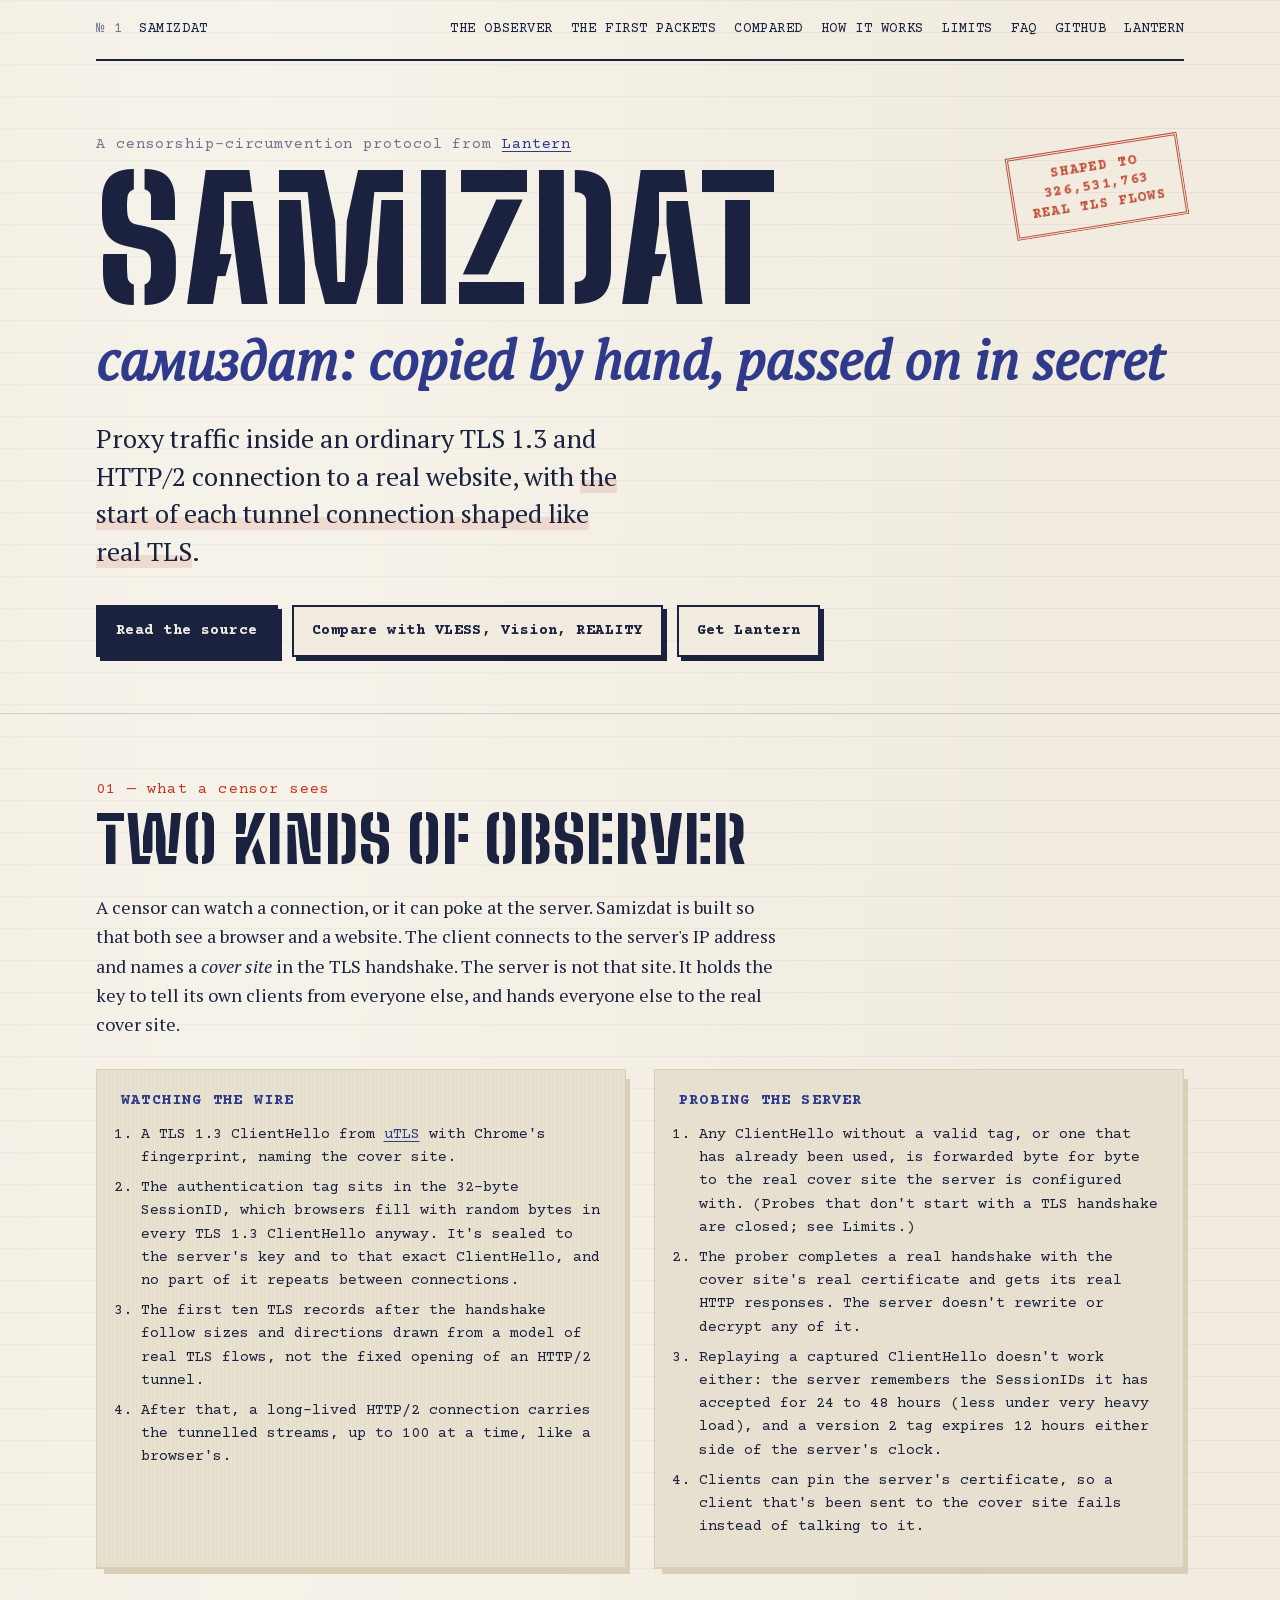
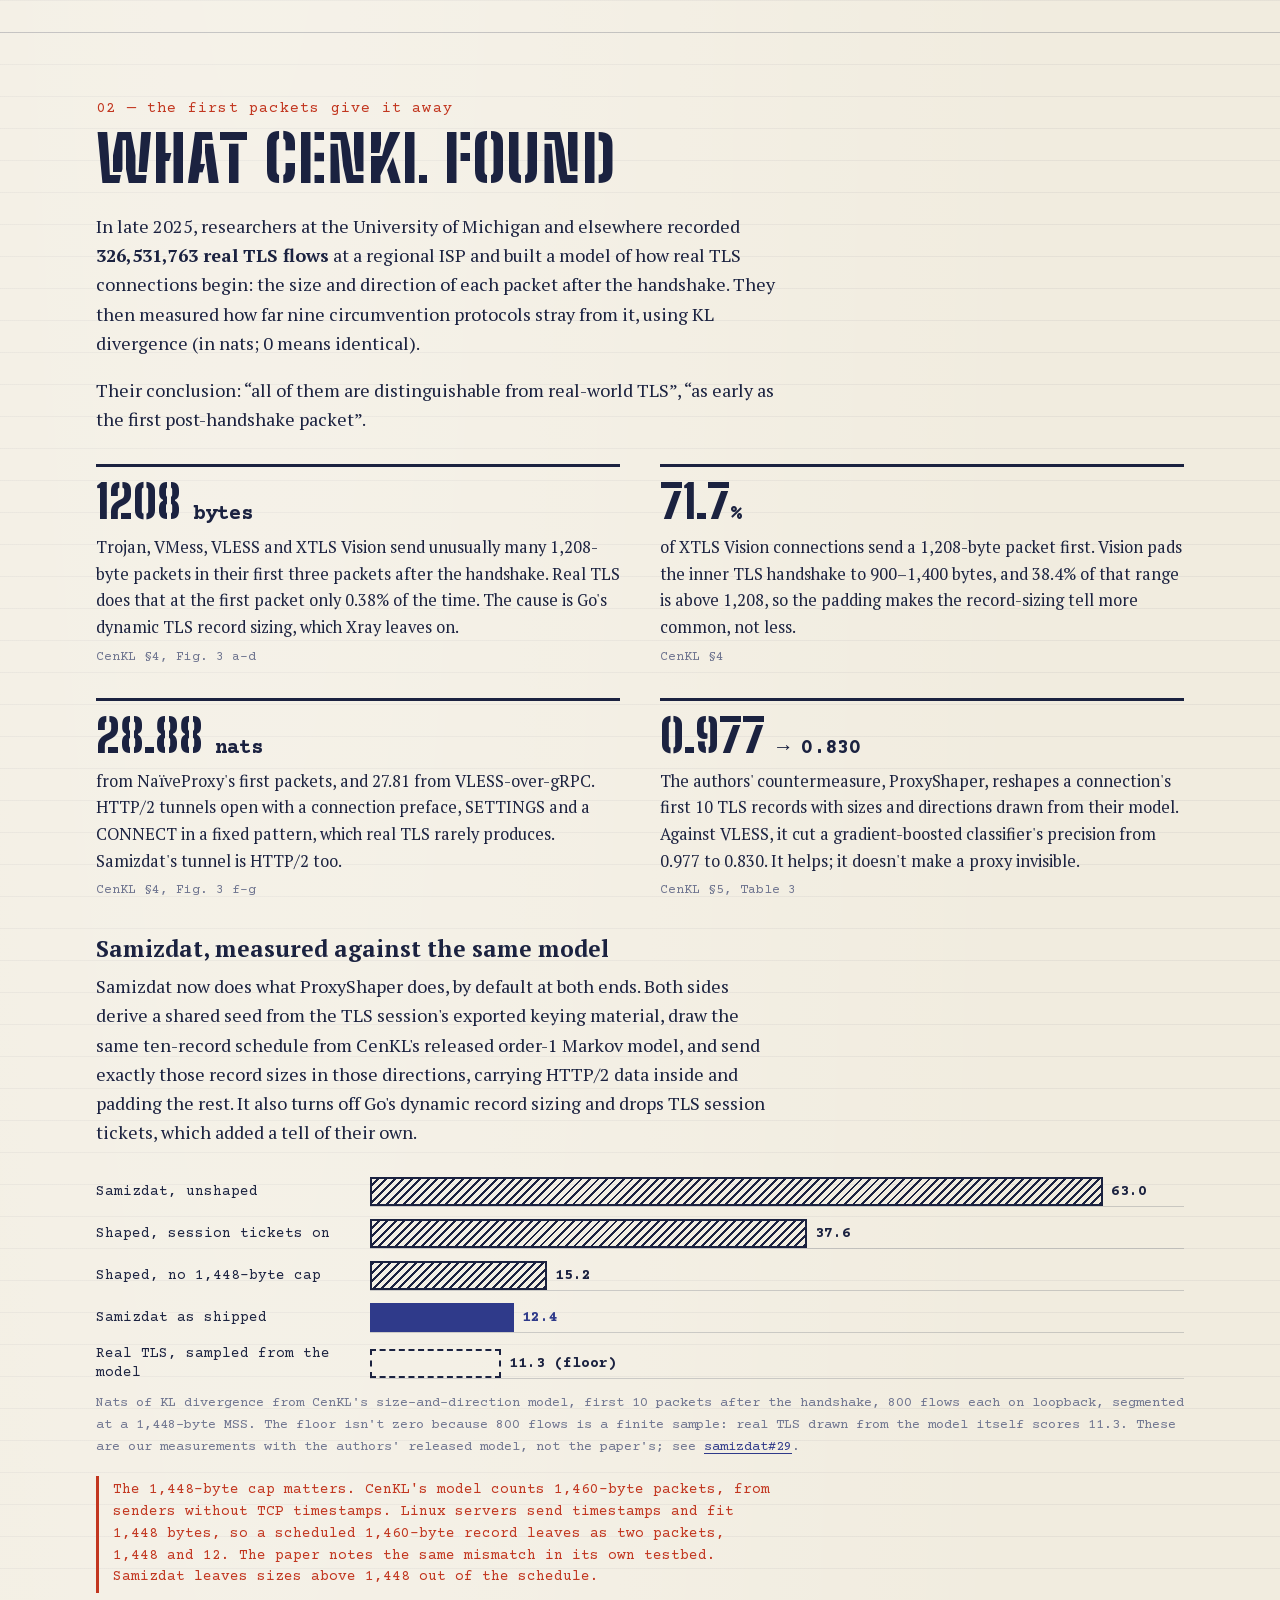
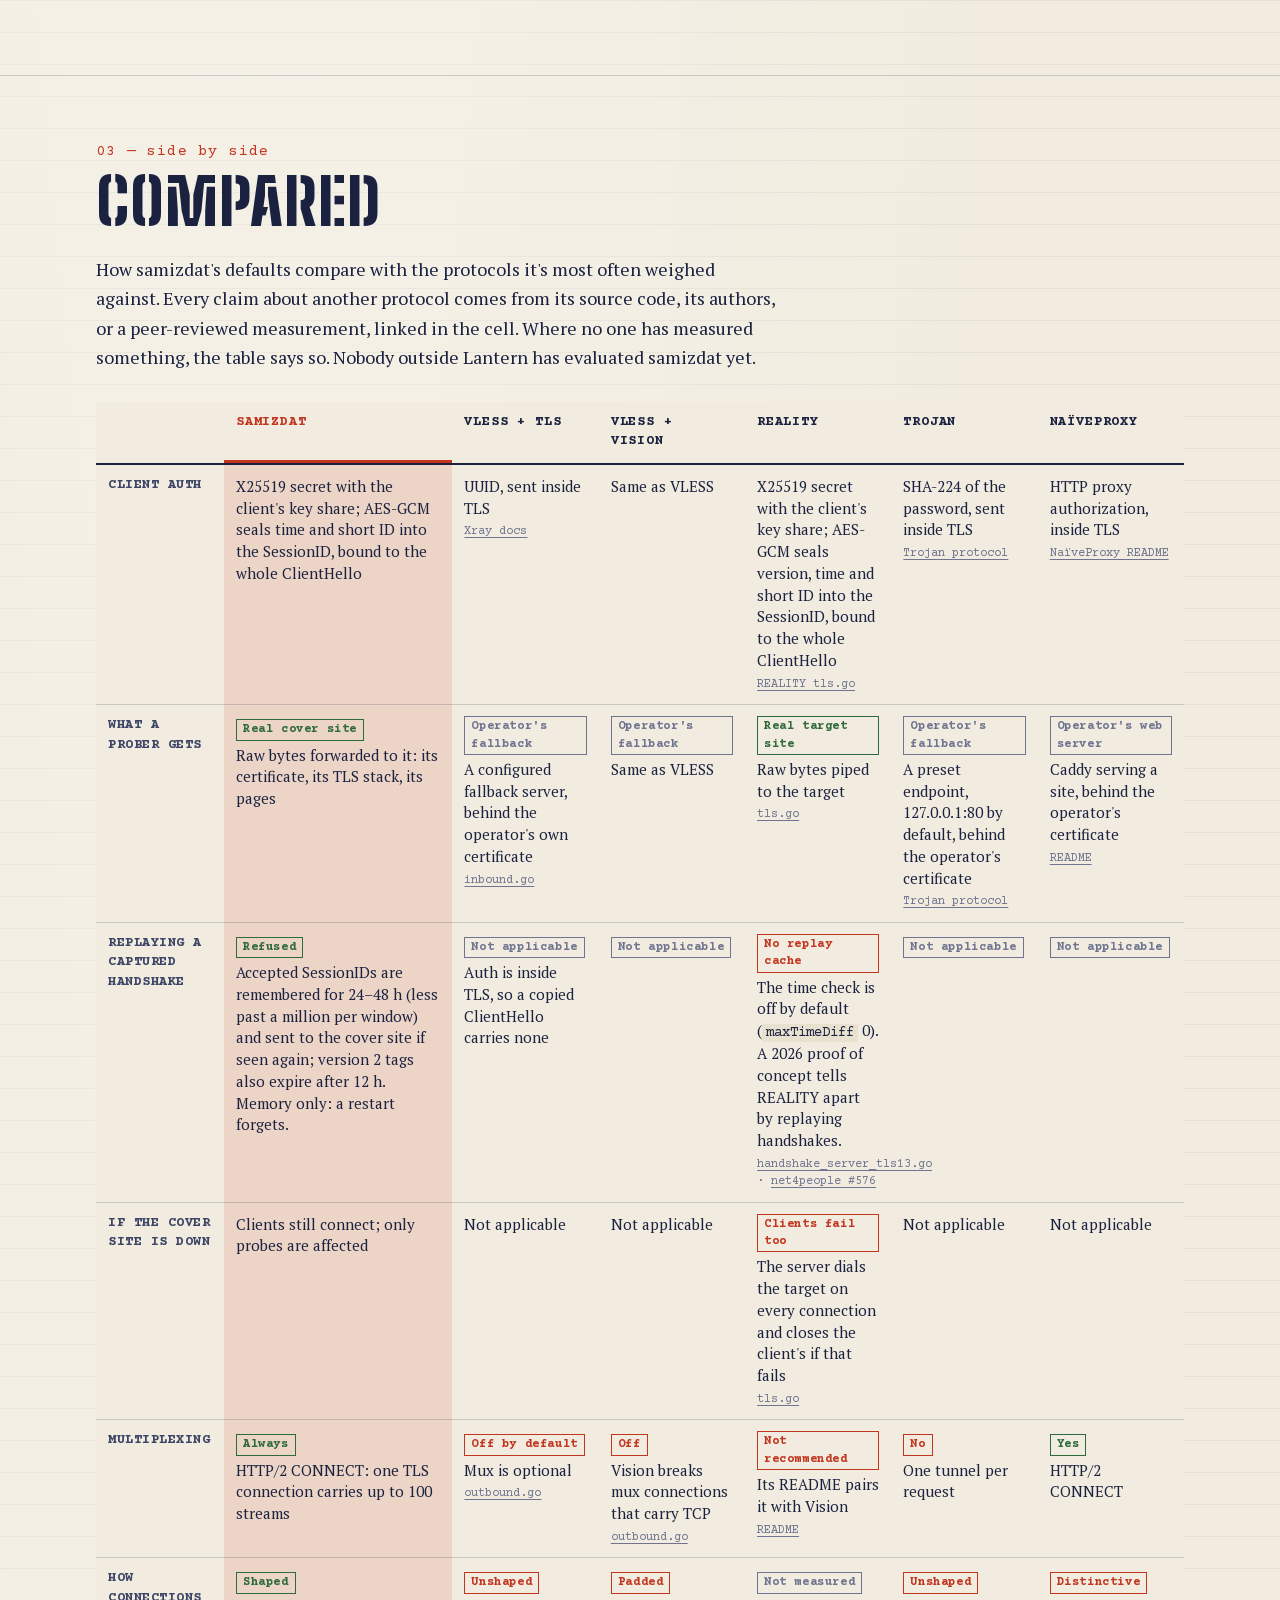
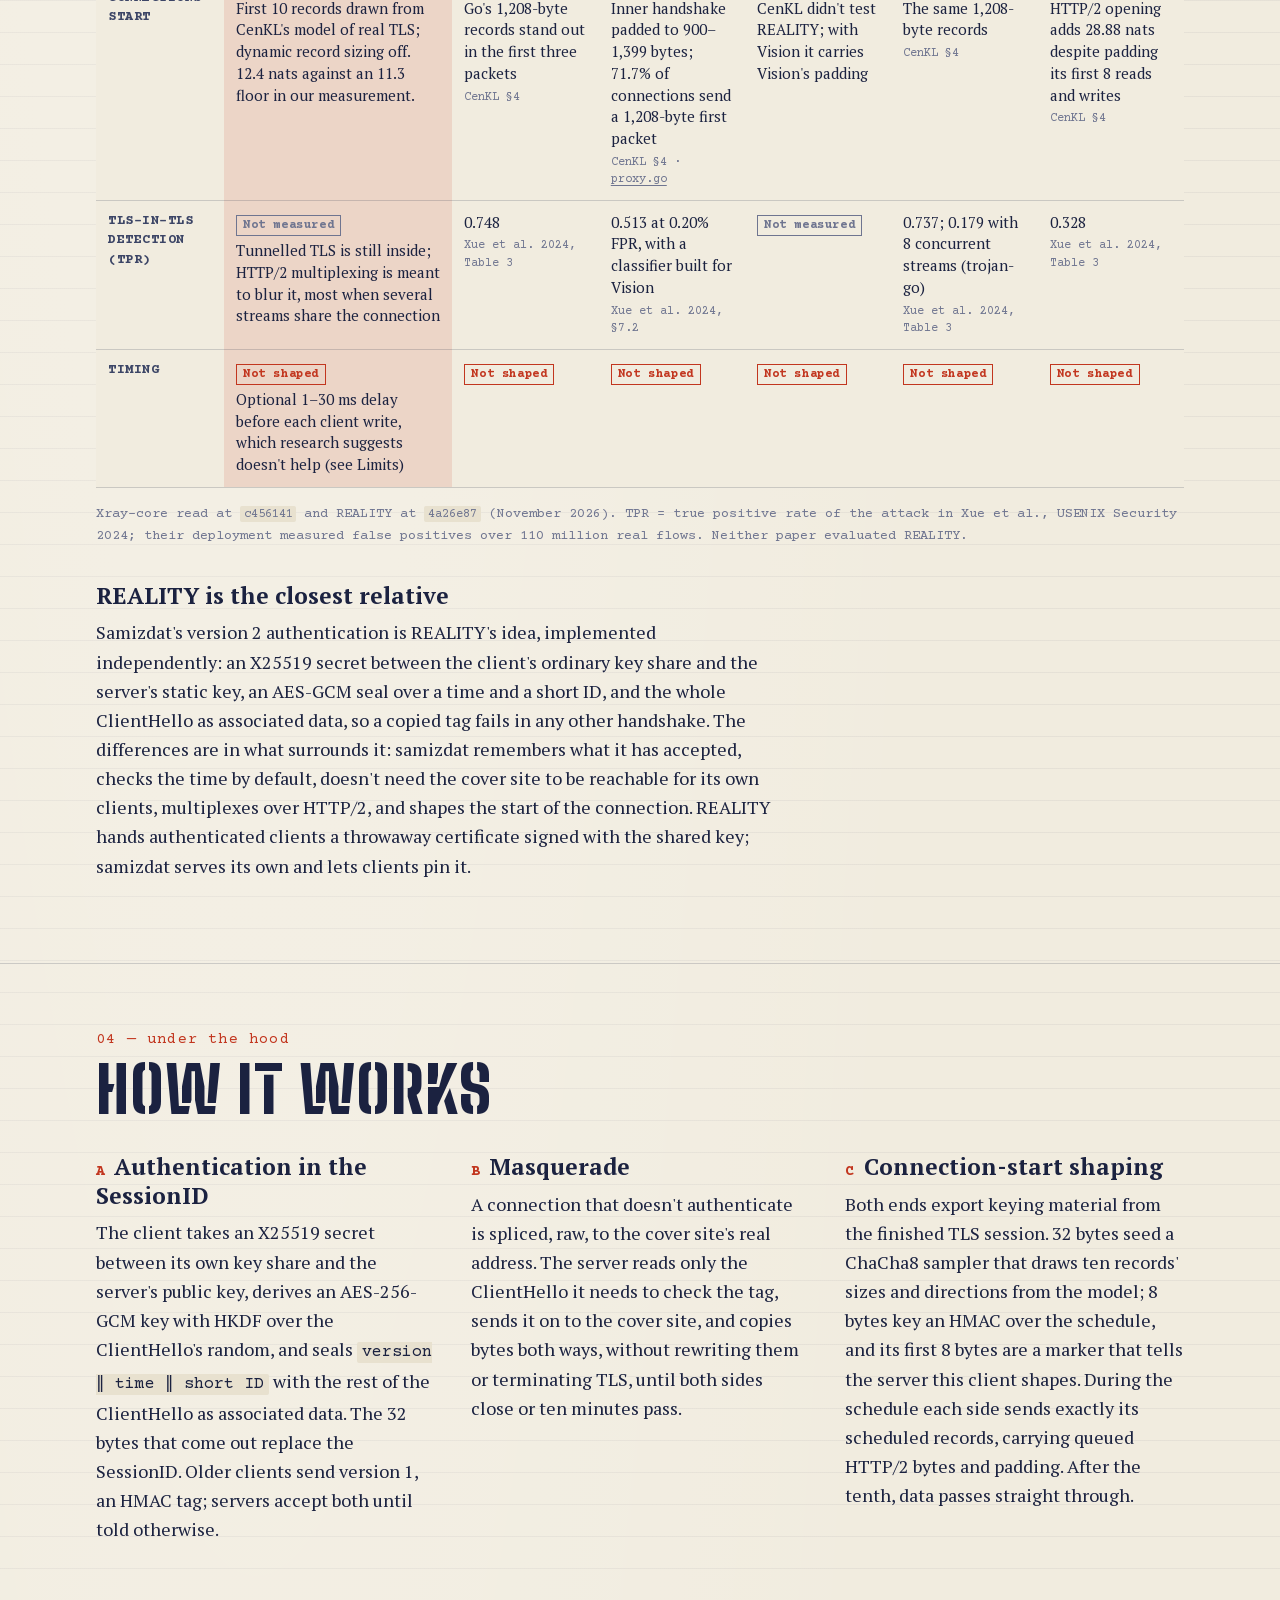
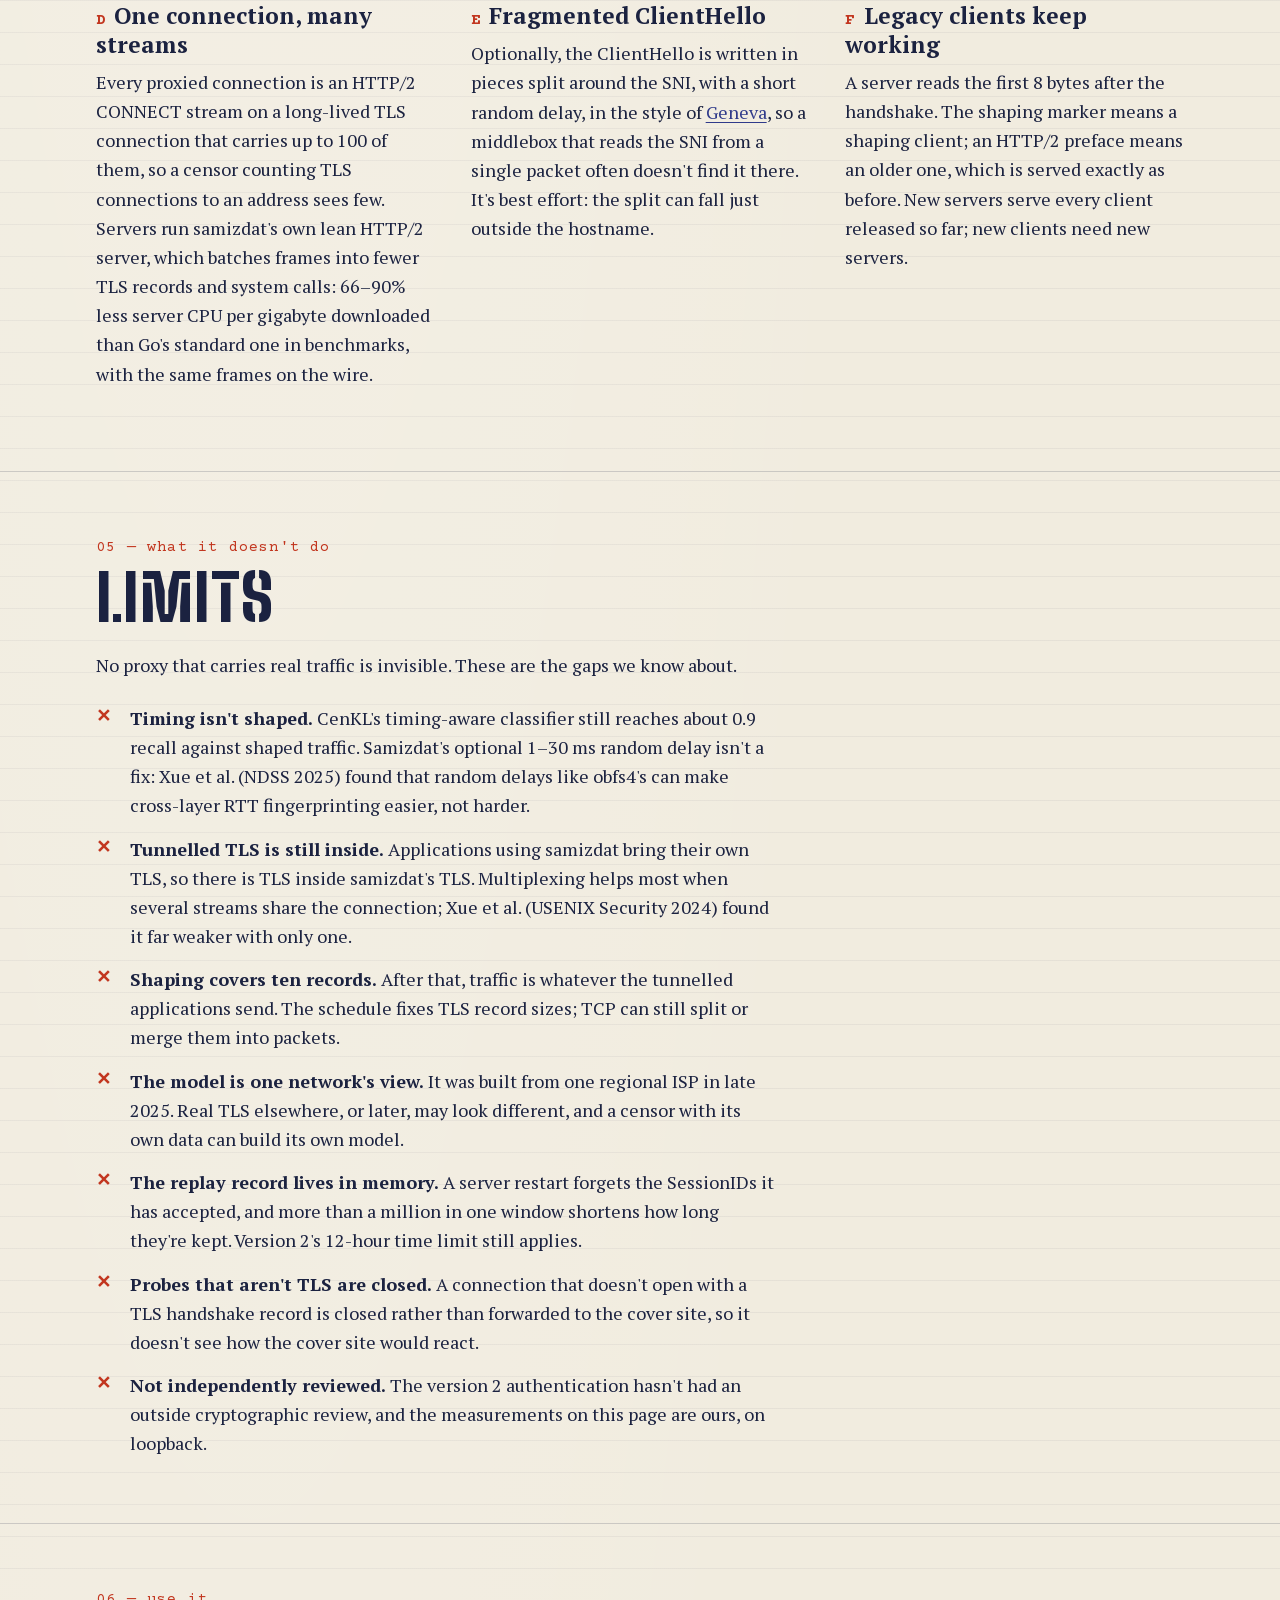
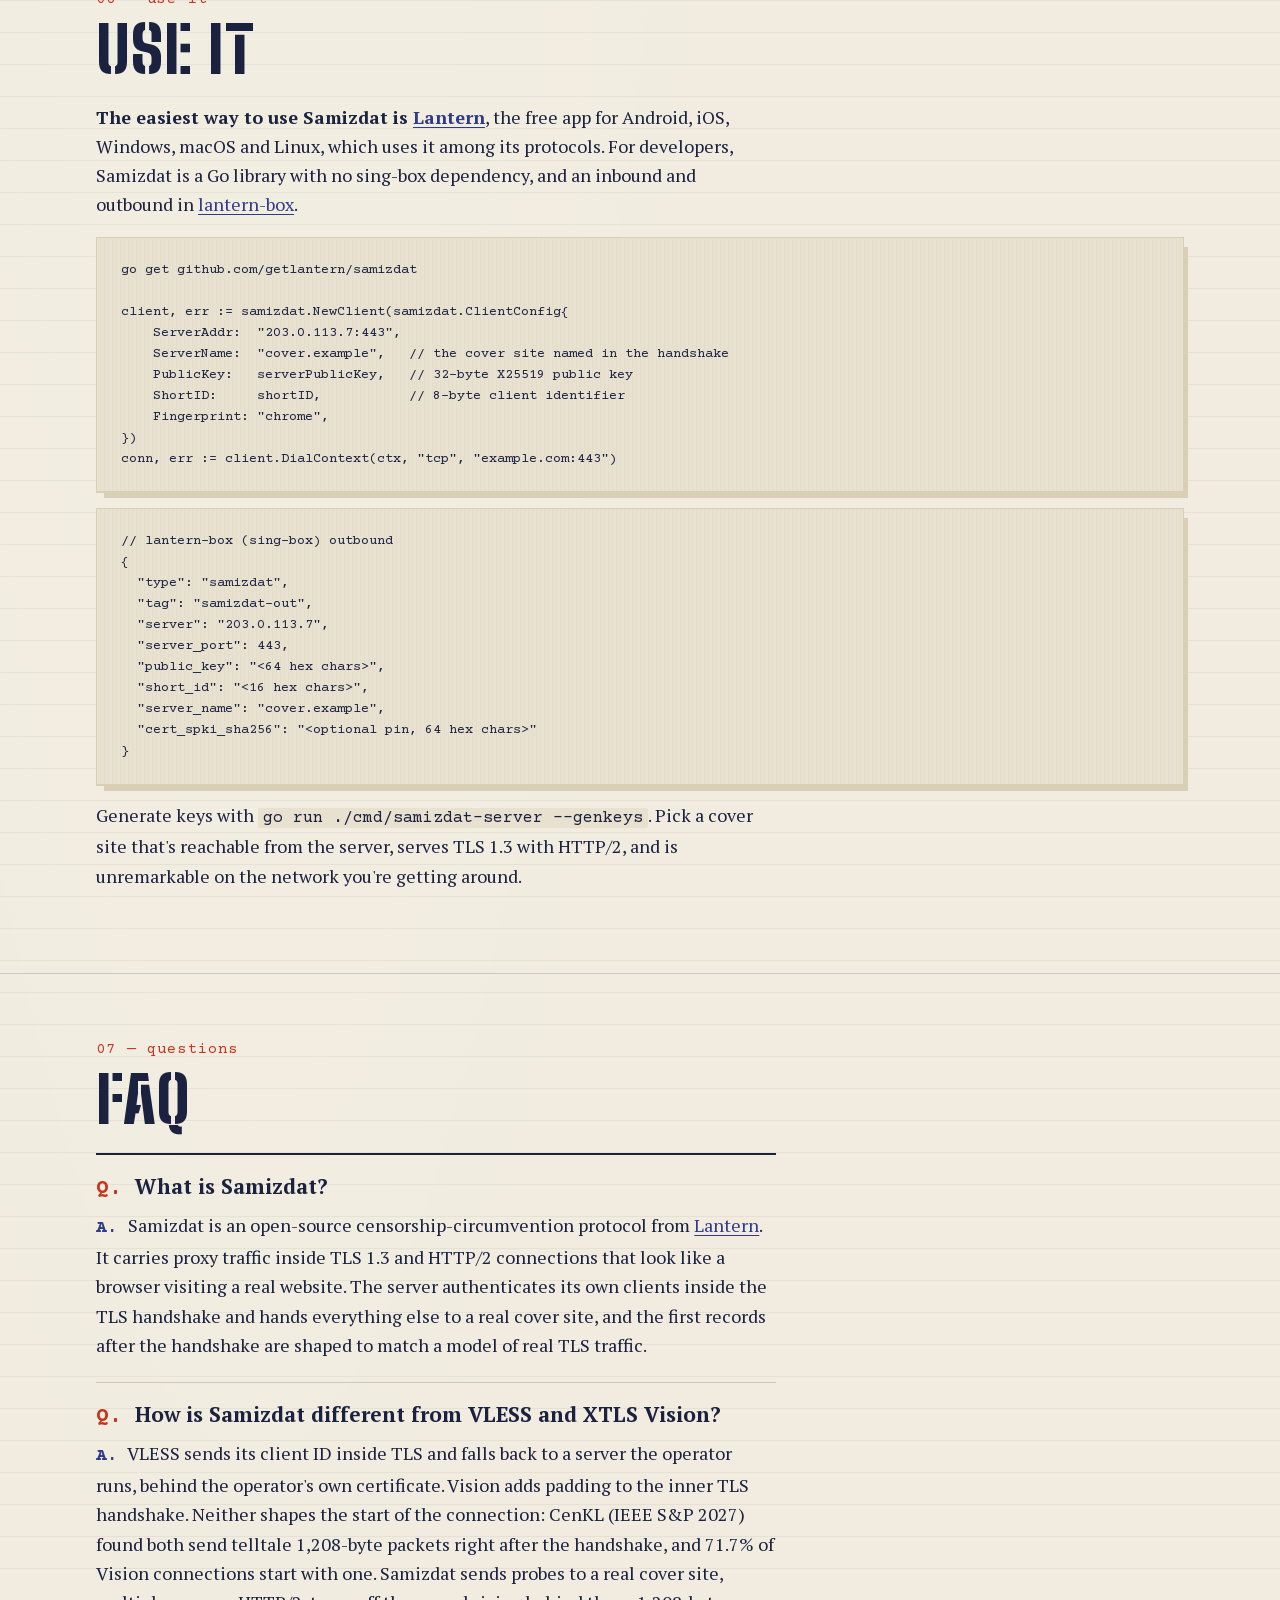
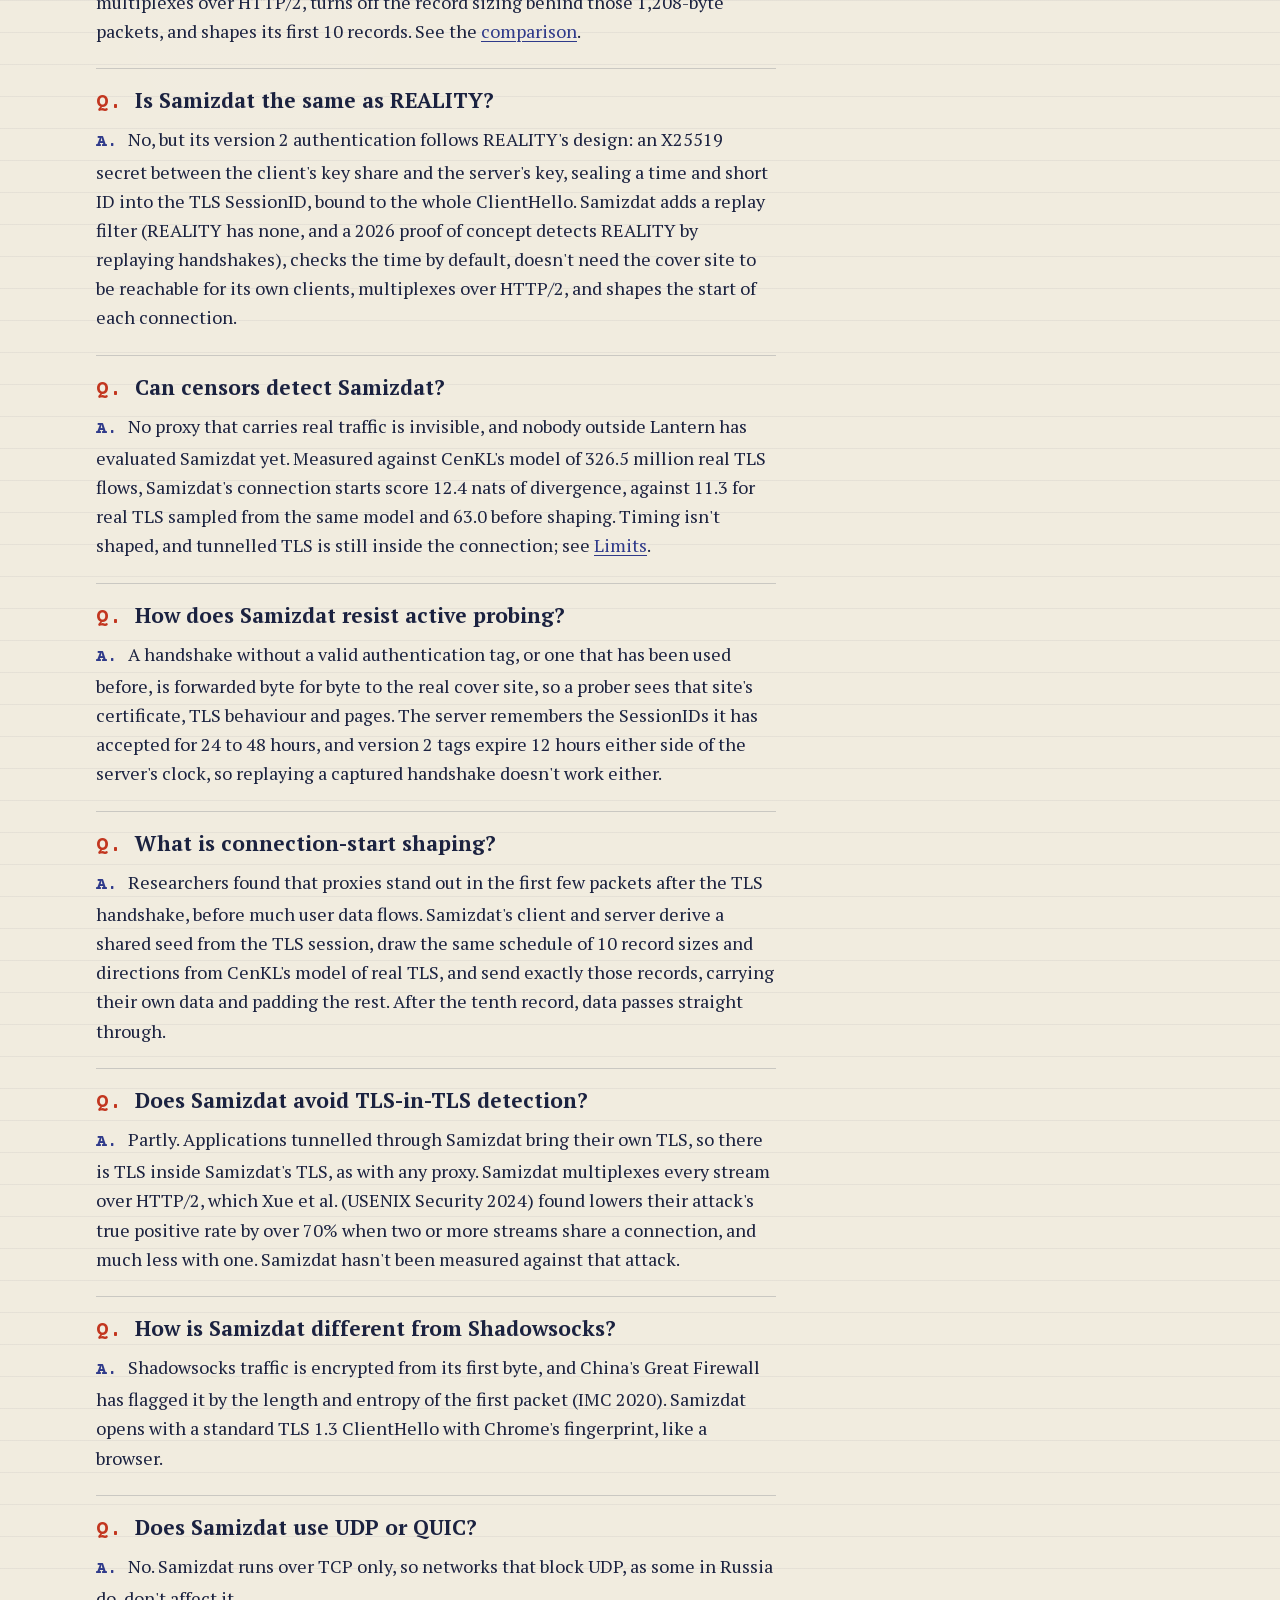
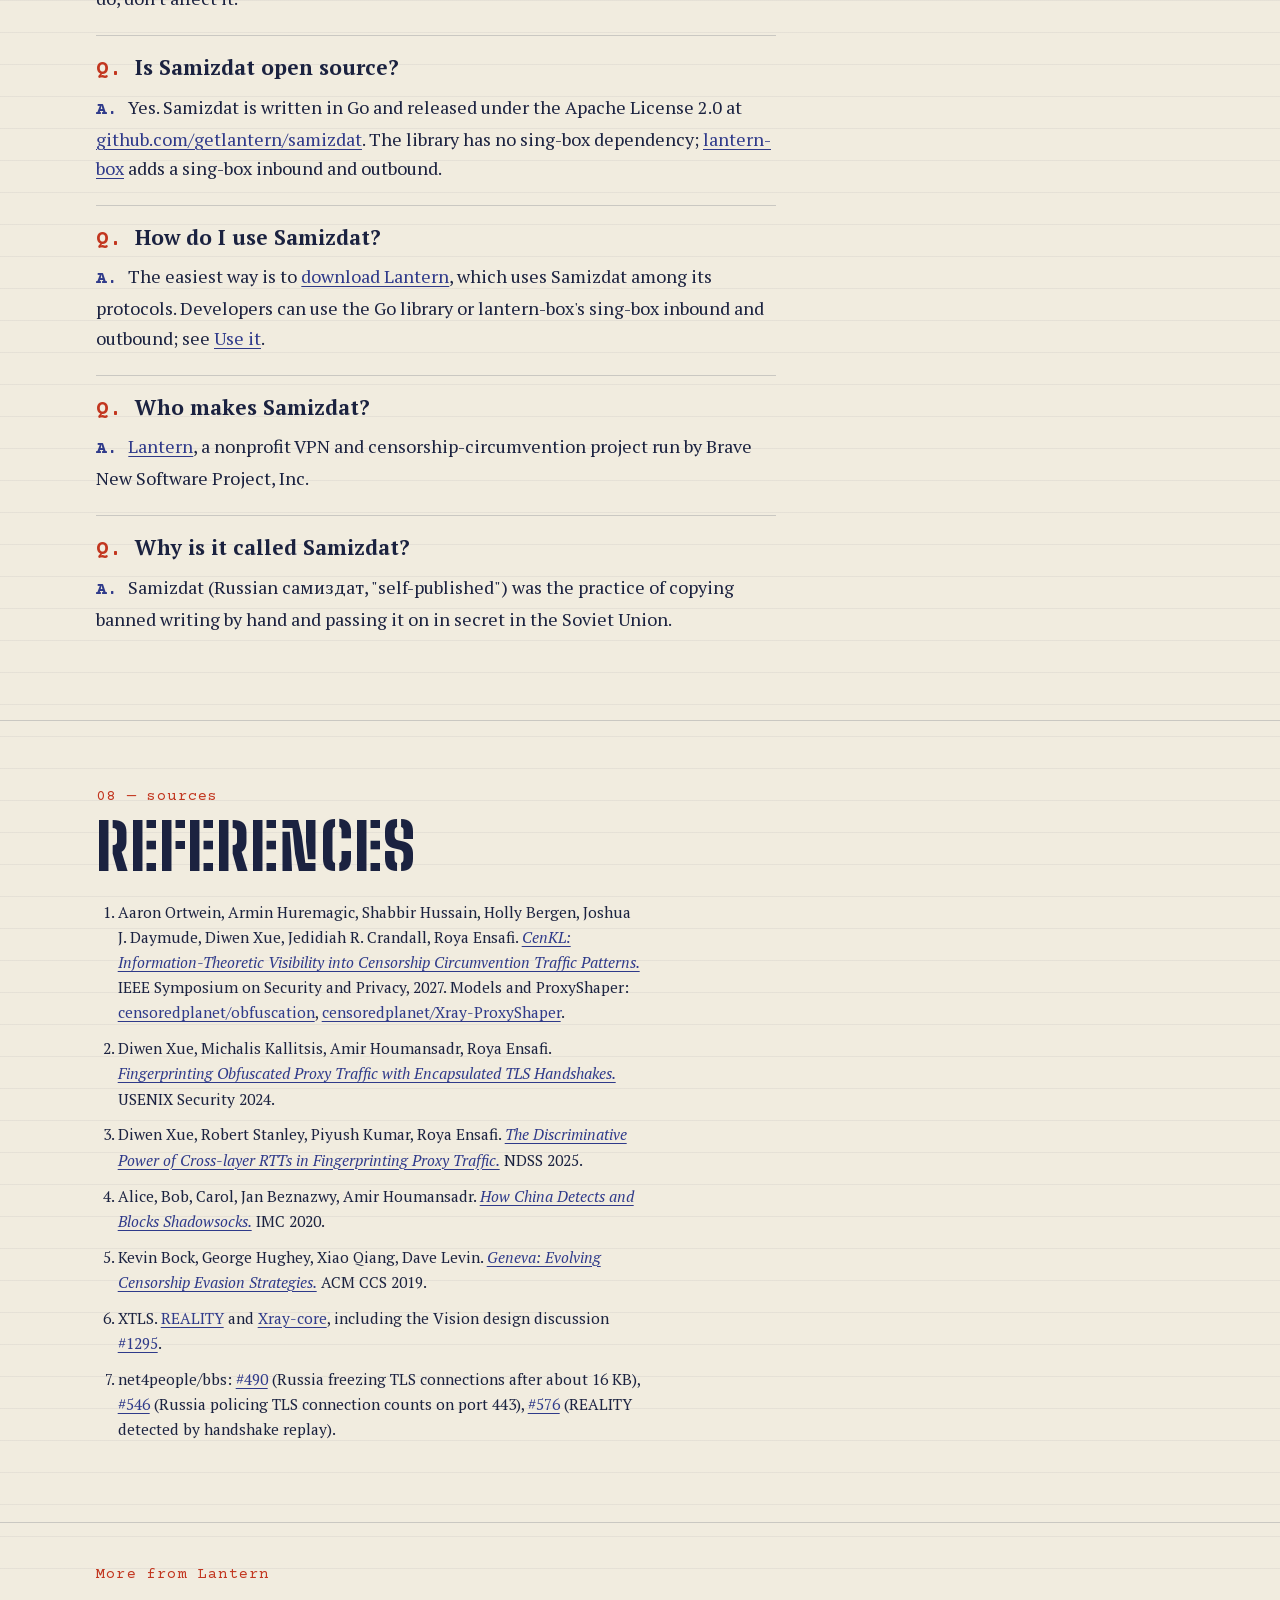
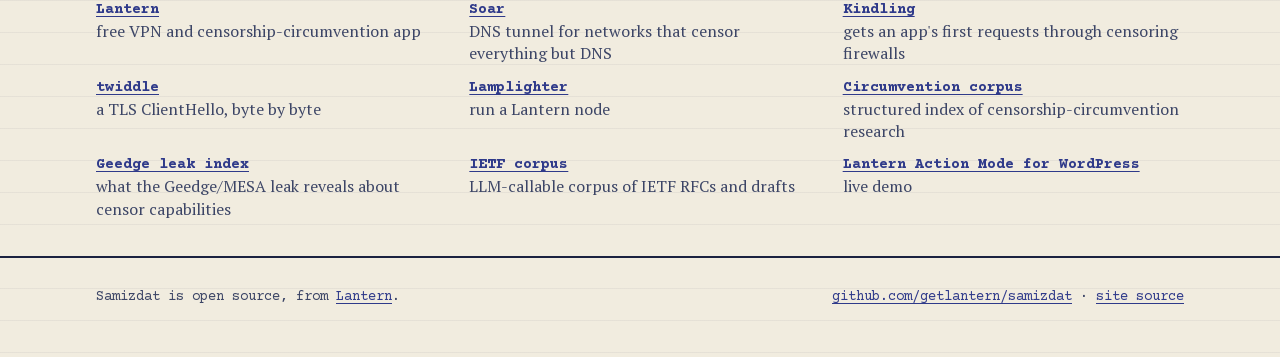
==== commit c9b90deb: "More from Lantern: Kindling's line matches its own site Co-Authored-By: Claude Opus 5.5 <noreply@ant" ====
--- a/index.html
+++ b/index.html
@@ -817,7 +817,7 @@
     <ul class="sisters">
       <li><a href="https://lantern.io">Lantern</a><span>free VPN and censorship-circumvention app</span></li>
       <li><a href="https://soar.lantern.io">Soar</a><span>DNS tunnel for networks that censor everything but DNS</span></li>
-      <li><a href="https://kindling.lantern.io">Kindling</a><span>sends small amounts of data through censoring firewalls</span></li>
+      <li><a href="https://kindling.lantern.io">Kindling</a><span>gets an app's first requests through censoring firewalls</span></li>
       <li><a href="https://twiddle.lantern.io">twiddle</a><span>a TLS ClientHello, byte by byte</span></li>
       <li><a href="https://lamplighter.lantern.io">Lamplighter</a><span>run a Lantern node</span></li>
       <li><a href="https://corpus.lantern.io">Circumvention corpus</a><span>structured index of censorship-circumvention research</span></li>
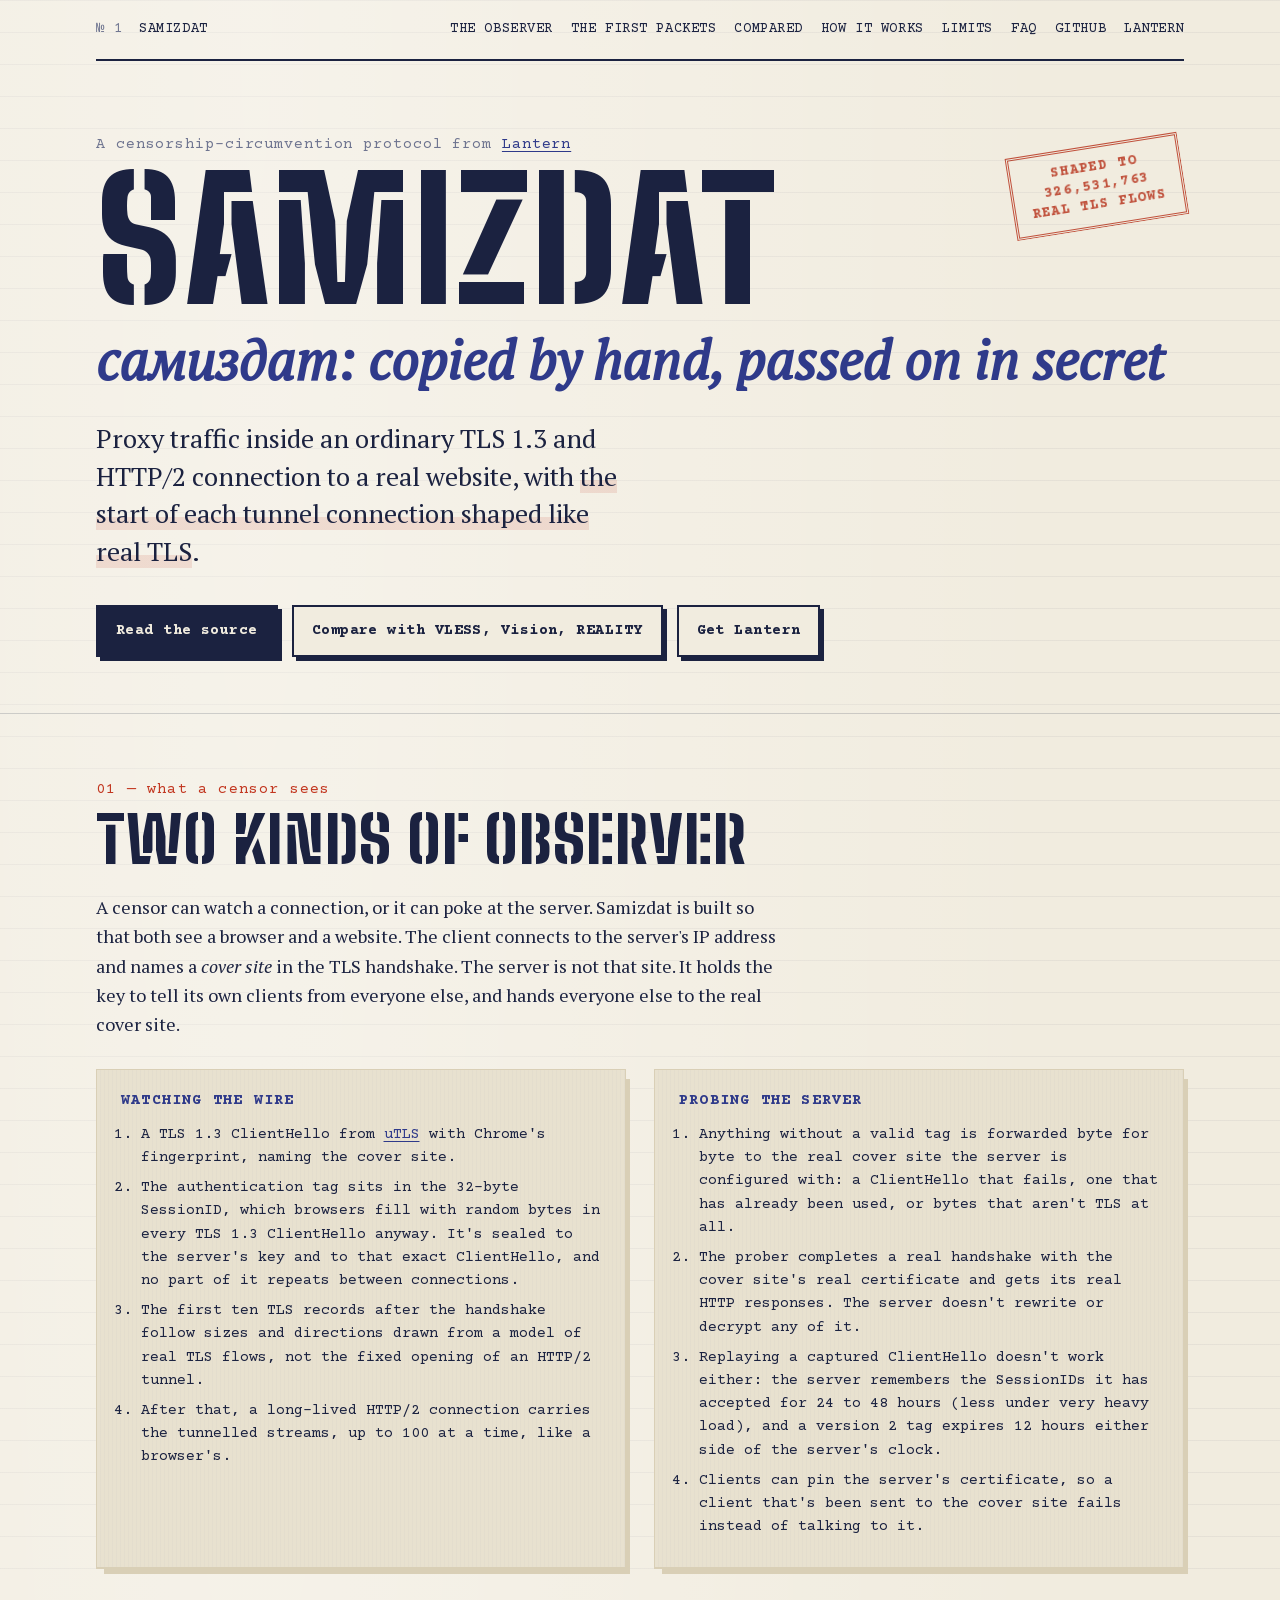
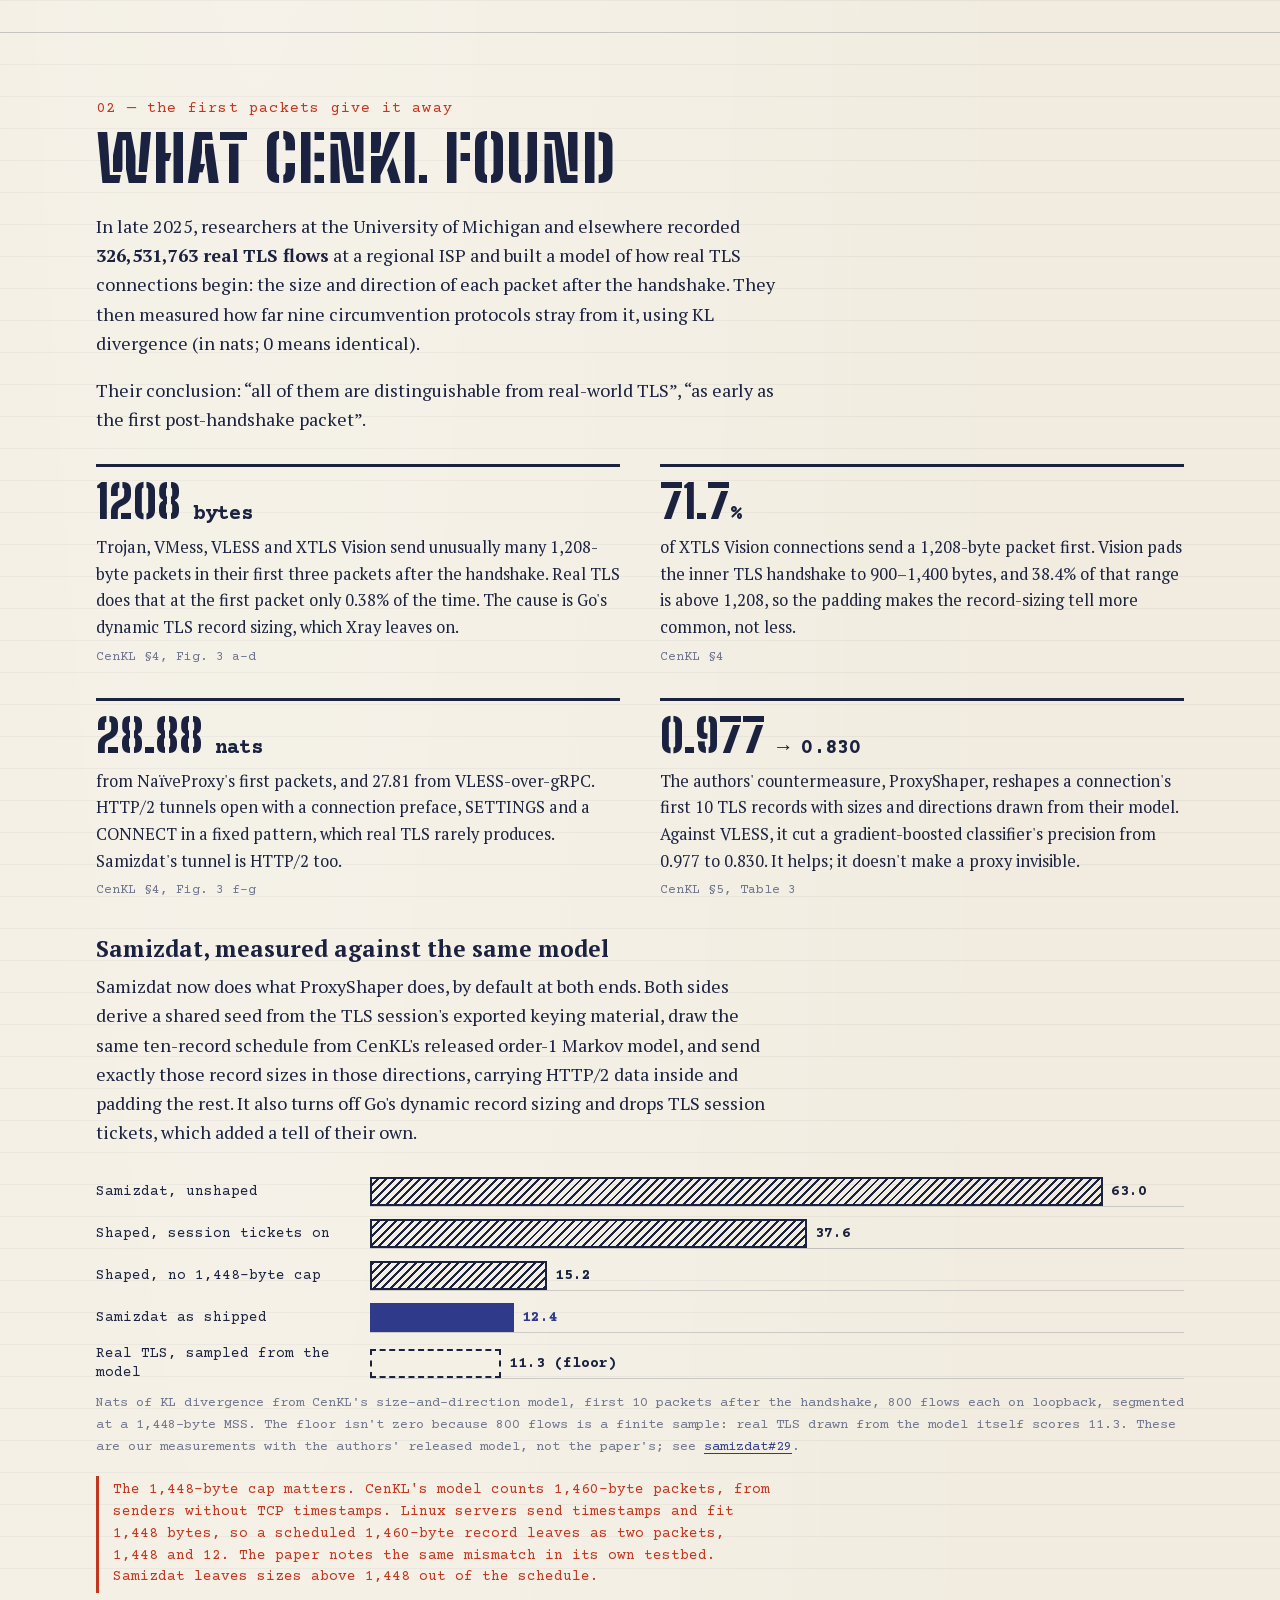
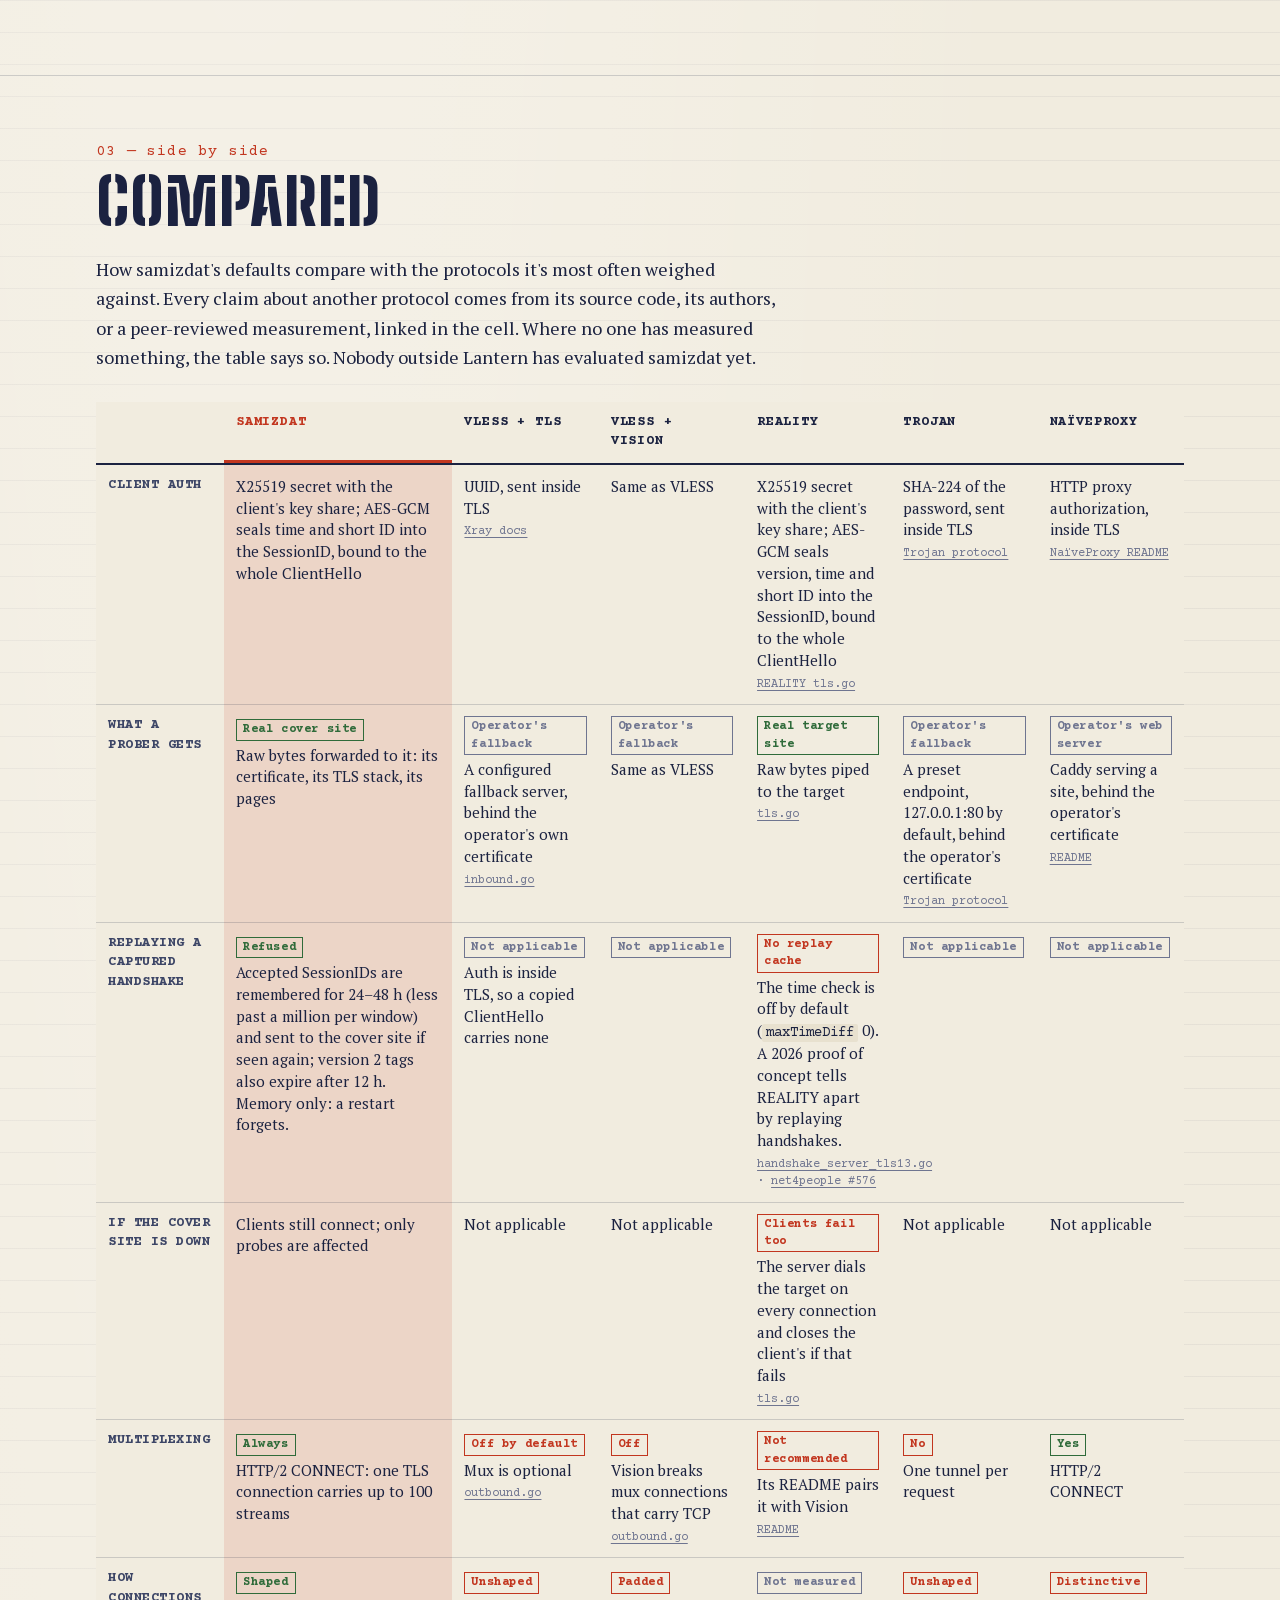
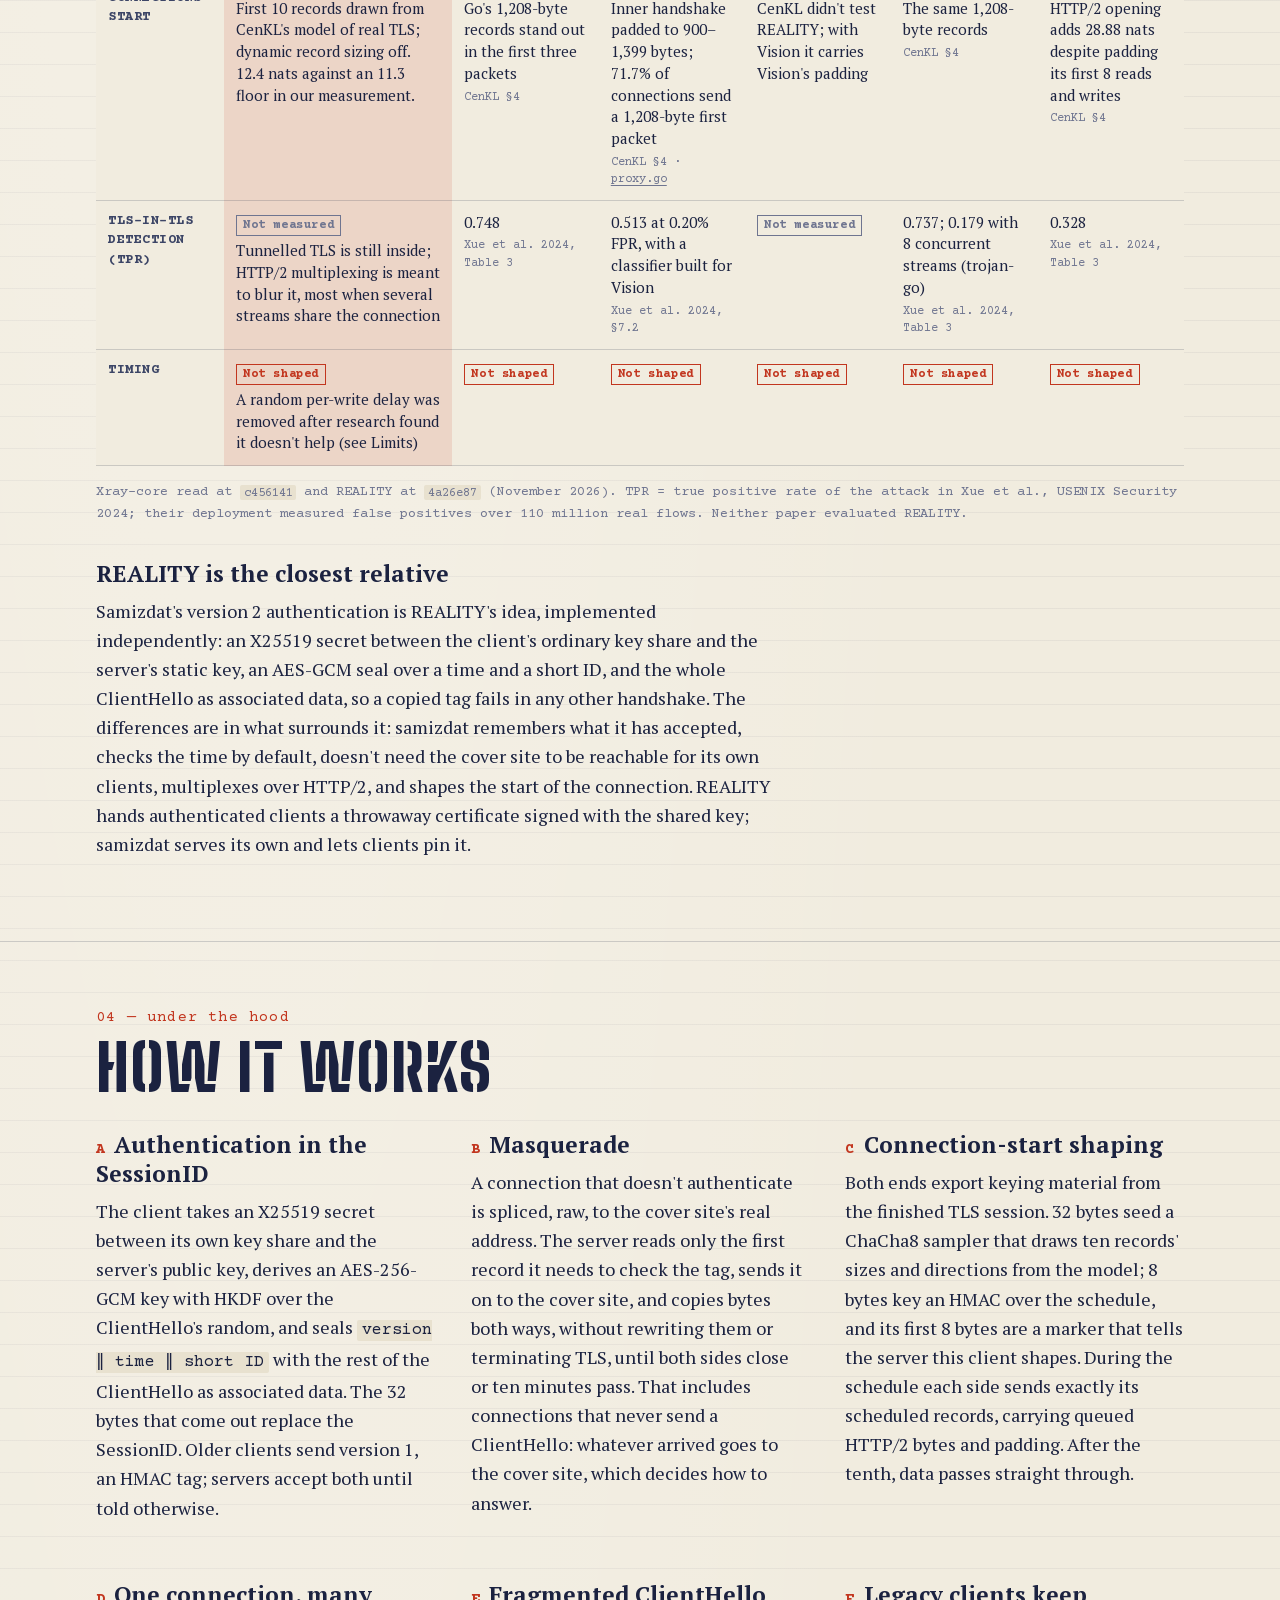
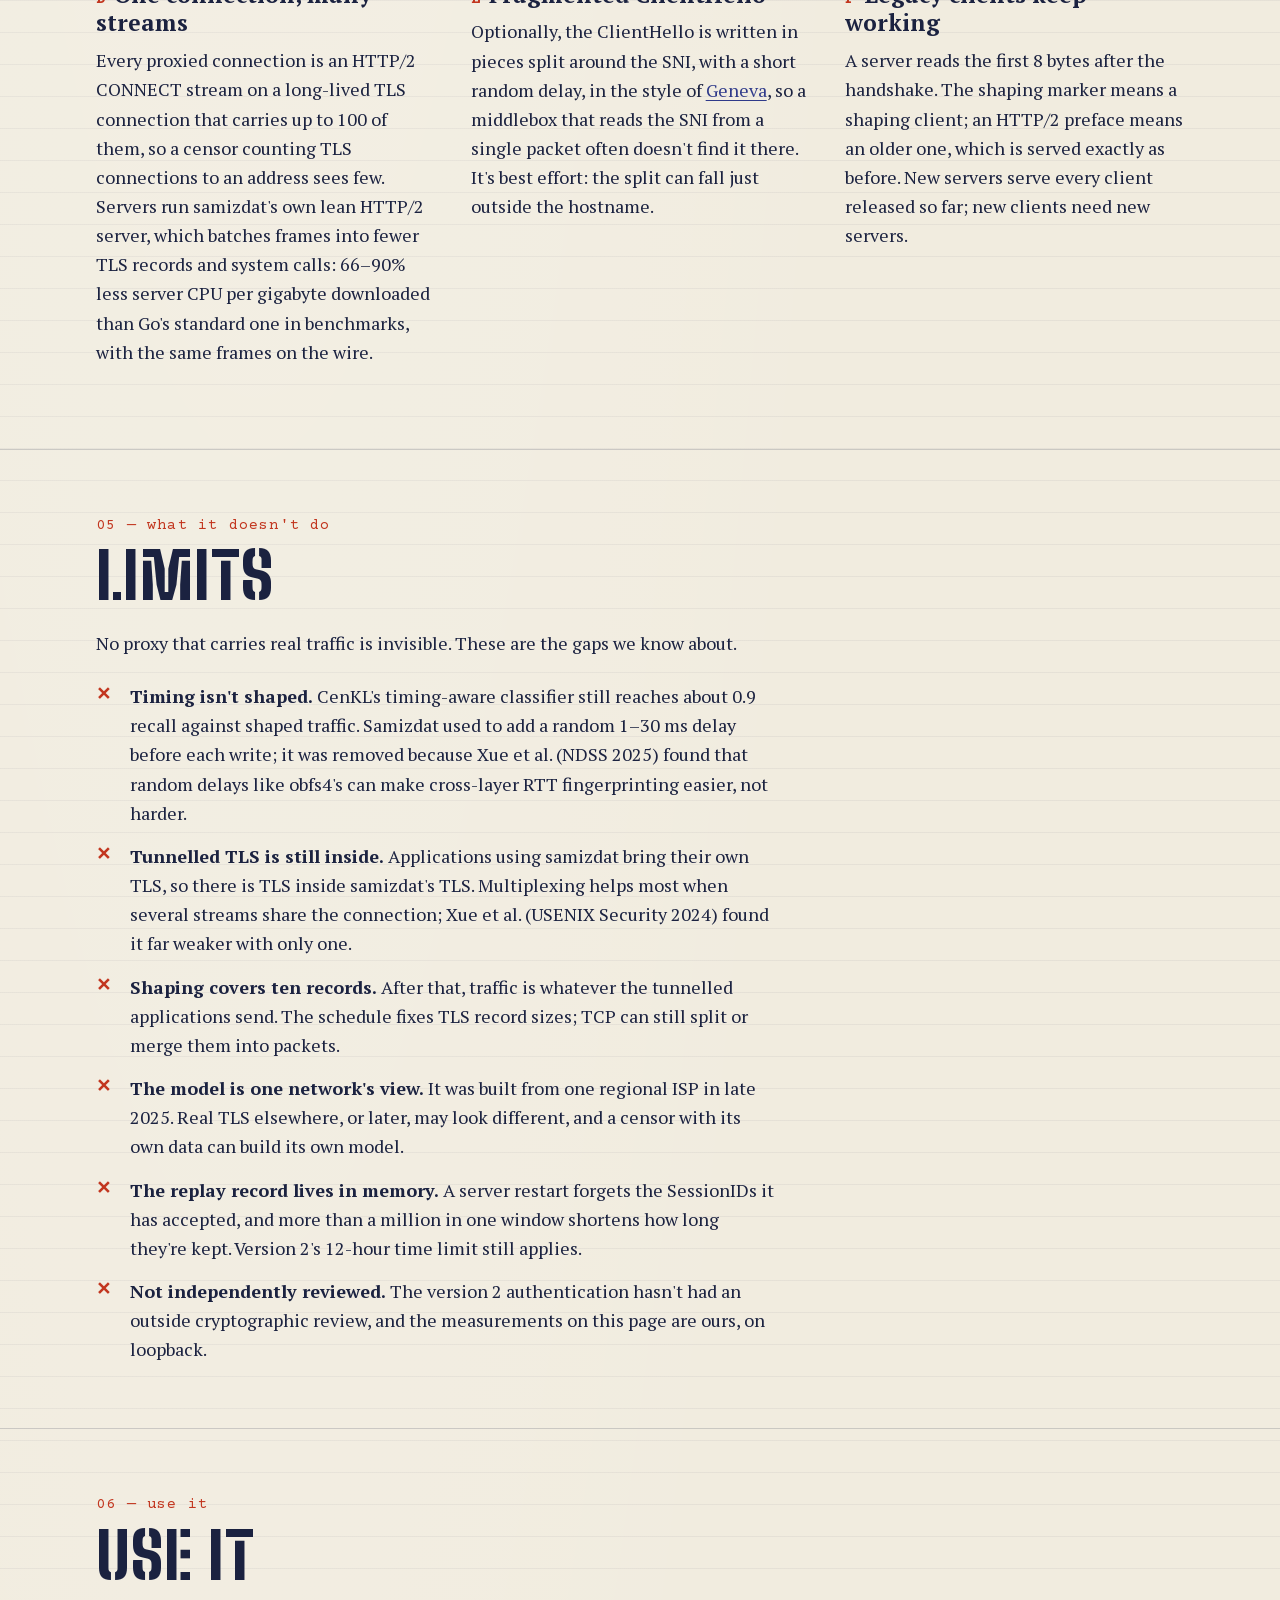
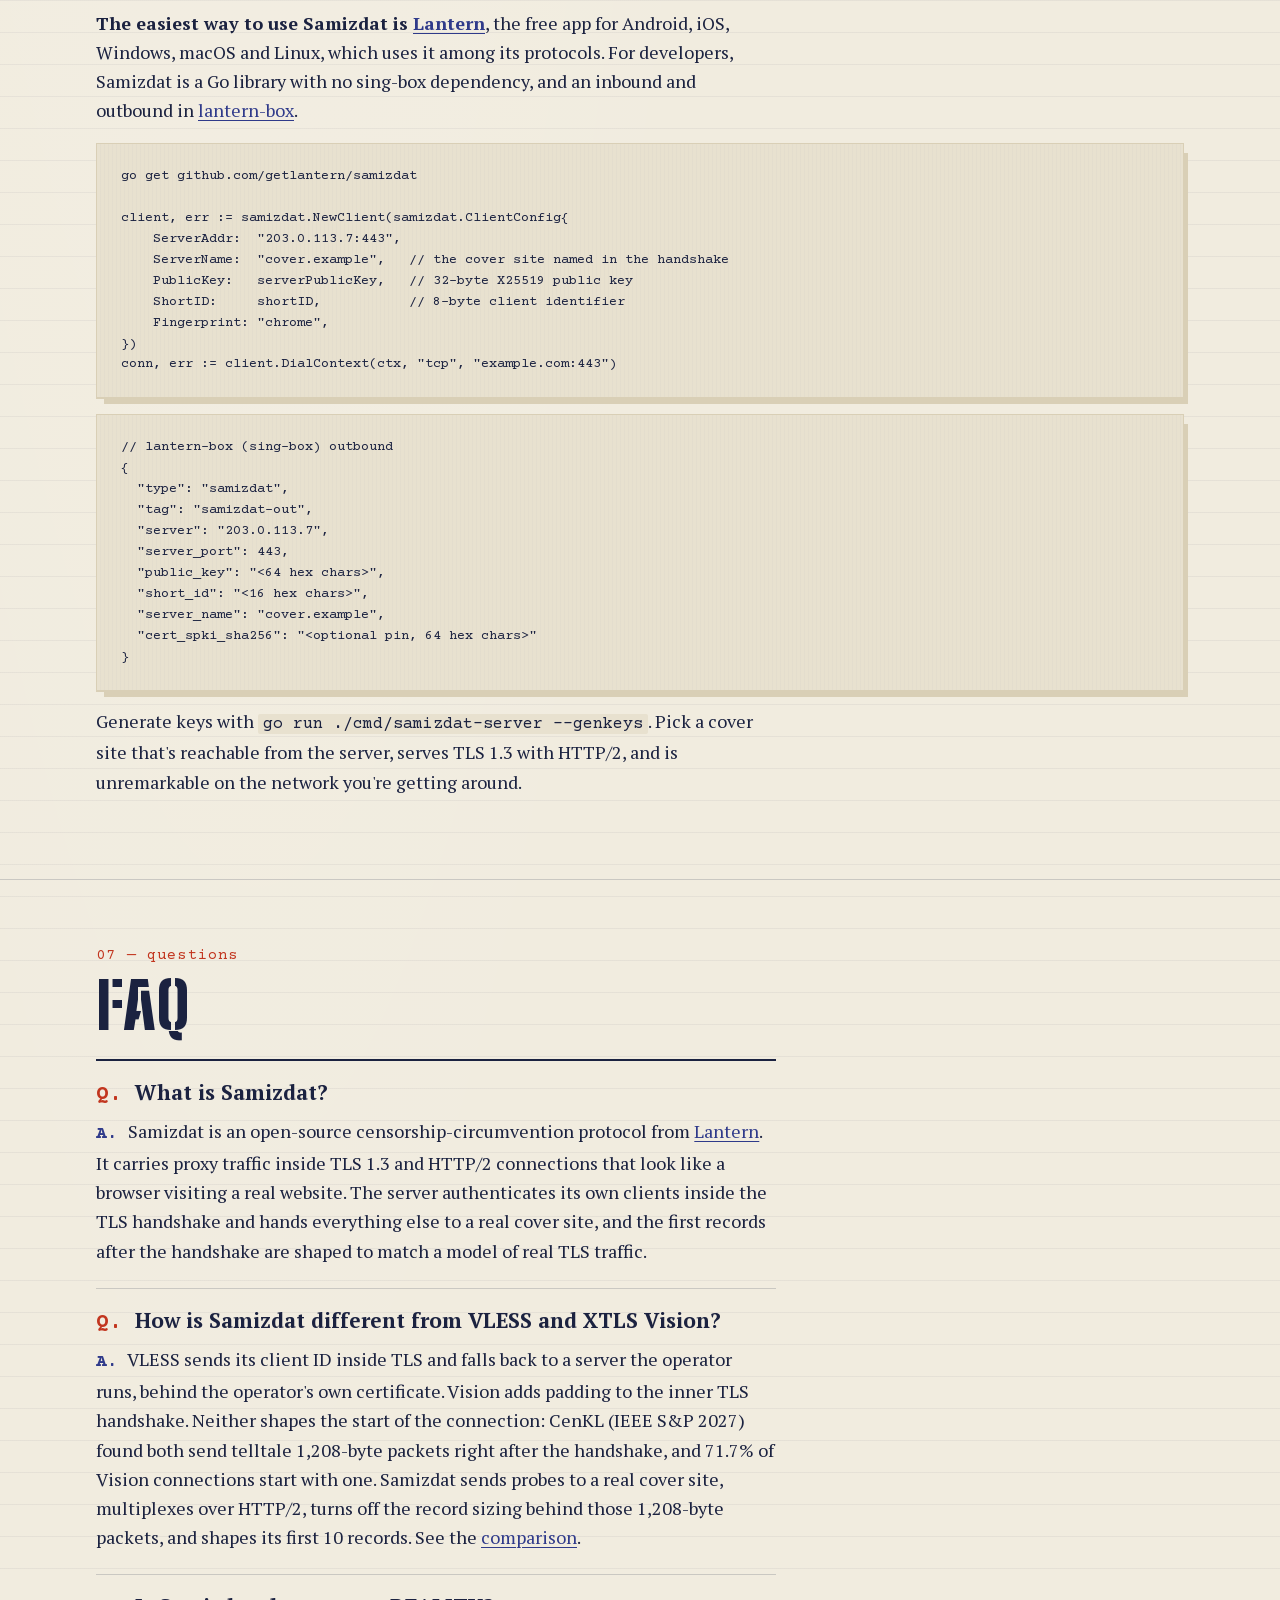
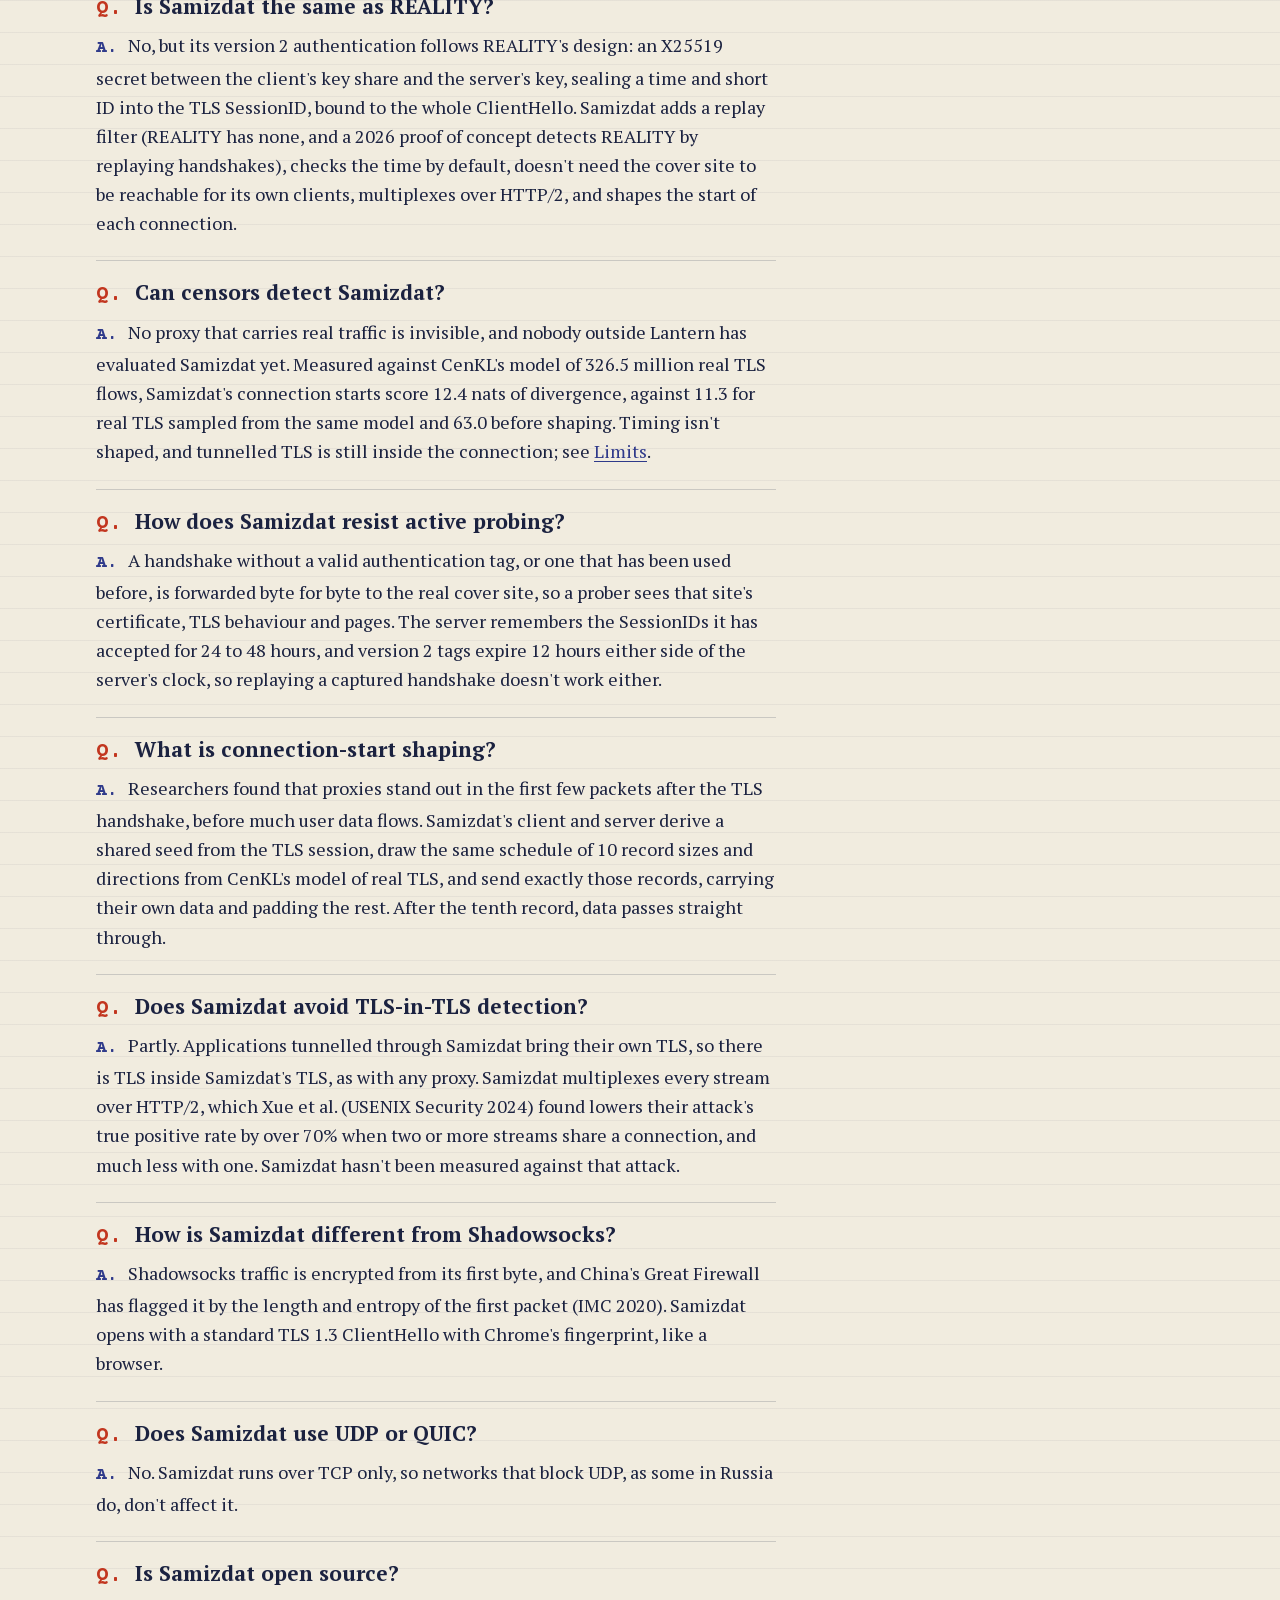
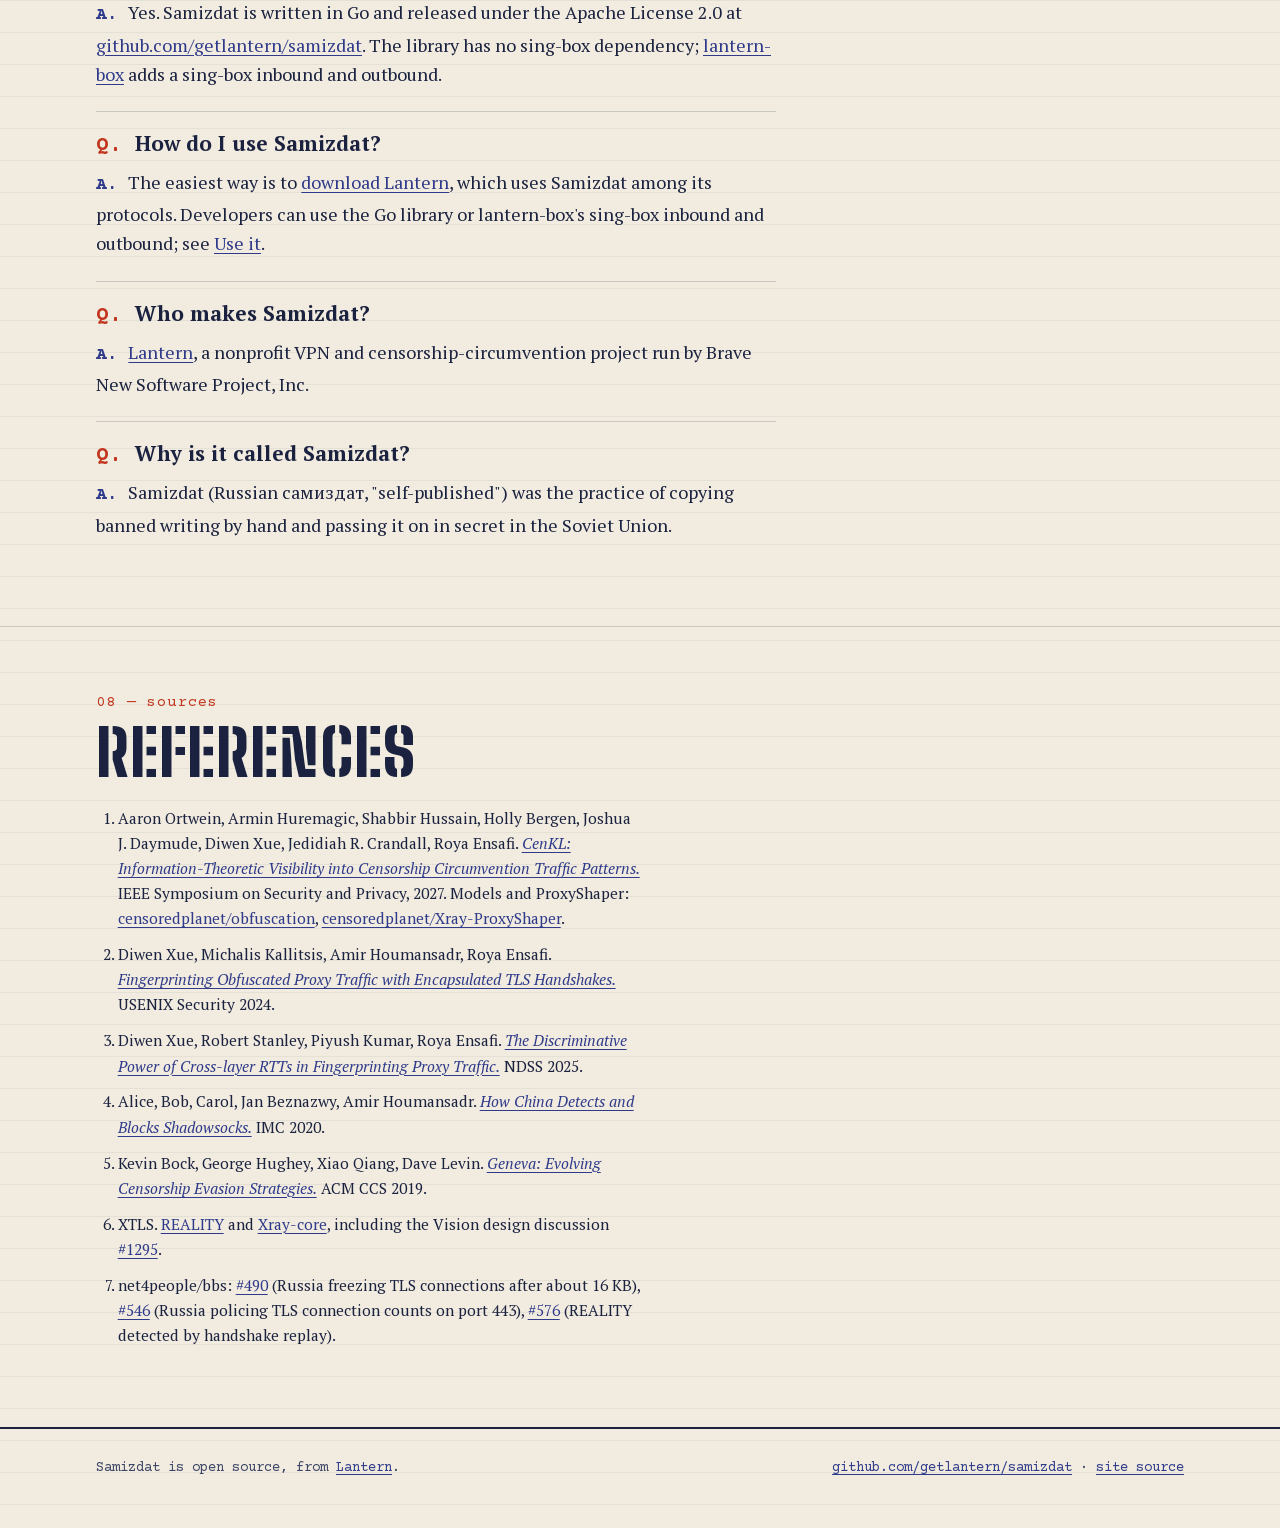
==== commit 234933f4: "Probes that aren't TLS now reach the cover site; jitter removed (samizdat#34) (#1) Claude-Session: h" ====
--- a/index.html
+++ b/index.html
@@ -399,12 +399,6 @@
 .refs { font-size: 15.5px; padding-left: 1.4em; }
 .refs li { margin-bottom: .7em; }
 
-.more { padding: 40px 0 36px; }
-.sisters { list-style: none; padding: 0; margin: 12px 0 0; display: grid; grid-template-columns: repeat(auto-fill, minmax(280px, 1fr)); gap: 12px 32px; }
-.sisters li { font-size: 16px; line-height: 1.4; }
-.sisters a { font-family: var(--type); font-weight: 700; font-size: 15px; display: block; }
-.sisters span { color: var(--ink-soft); }
-
 footer { border-top: 2px solid var(--ink); padding: 28px 0 48px; font-family: var(--type); font-size: 14px; color: var(--ink-soft); }
 footer .wrap { display: flex; justify-content: space-between; gap: 16px; flex-wrap: wrap; }
 
@@ -480,7 +474,7 @@
       <div class="sheet reveal" style="--i:2">
         <h3>Probing the server</h3>
         <ol>
-          <li>Any ClientHello without a valid tag, or one that has already been used, is forwarded byte for byte to the real cover site the server is configured with. (Probes that don't start with a TLS handshake are closed; see Limits.)</li>
+          <li>Anything without a valid tag is forwarded byte for byte to the real cover site the server is configured with: a ClientHello that fails, one that has already been used, or bytes that aren't TLS at all.</li>
           <li>The prober completes a real handshake with the cover site's real certificate and gets its real HTTP responses. The server doesn't rewrite or decrypt any of it.</li>
           <li>Replaying a captured ClientHello doesn't work either: the server remembers the SessionIDs it has accepted for 24 to 48 hours (less under very heavy load), and a version 2 tag expires 12 hours either side of the server's clock.</li>
           <li>Clients can pin the server's certificate, so a client that's been sent to the cover site fails instead of talking to it.</li>
@@ -627,7 +621,7 @@
           </tr>
           <tr>
             <th scope="row">Timing</th>
-            <td class="sz"><span class="tag n">Not shaped</span><br>Optional 1–30 ms delay before each client write, which research suggests doesn't help (see Limits)</td>
+            <td class="sz"><span class="tag n">Not shaped</span><br>A random per-write delay was removed after research found it doesn't help (see Limits)</td>
             <td><span class="tag n">Not shaped</span></td>
             <td><span class="tag n">Not shaped</span></td>
             <td><span class="tag n">Not shaped</span></td>
@@ -657,7 +651,7 @@
       </div>
       <div>
         <h3><span class="num">B</span>Masquerade</h3>
-        <p>A connection that doesn't authenticate is spliced, raw, to the cover site's real address. The server reads only the ClientHello it needs to check the tag, sends it on to the cover site, and copies bytes both ways, without rewriting them or terminating TLS, until both sides close or ten minutes pass.</p>
+        <p>A connection that doesn't authenticate is spliced, raw, to the cover site's real address. The server reads only the first record it needs to check the tag, sends it on to the cover site, and copies bytes both ways, without rewriting them or terminating TLS, until both sides close or ten minutes pass. That includes connections that never send a ClientHello: whatever arrived goes to the cover site, which decides how to answer.</p>
       </div>
       <div>
         <h3><span class="num">C</span>Connection-start shaping</h3>
@@ -686,12 +680,11 @@
     <div class="col">
       <p>No proxy that carries real traffic is invisible. These are the gaps we know about.</p>
       <ul class="limits">
-        <li><strong>Timing isn't shaped.</strong> CenKL's timing-aware classifier still reaches about 0.9 recall against shaped traffic. Samizdat's optional 1–30 ms random delay isn't a fix: Xue et al. (NDSS 2025) found that random delays like obfs4's can make cross-layer RTT fingerprinting easier, not harder.</li>
+        <li><strong>Timing isn't shaped.</strong> CenKL's timing-aware classifier still reaches about 0.9 recall against shaped traffic. Samizdat used to add a random 1–30 ms delay before each write; it was removed because Xue et al. (NDSS 2025) found that random delays like obfs4's can make cross-layer RTT fingerprinting easier, not harder.</li>
         <li><strong>Tunnelled TLS is still inside.</strong> Applications using samizdat bring their own TLS, so there is TLS inside samizdat's TLS. Multiplexing helps most when several streams share the connection; Xue et al. (USENIX Security 2024) found it far weaker with only one.</li>
         <li><strong>Shaping covers ten records.</strong> After that, traffic is whatever the tunnelled applications send. The schedule fixes TLS record sizes; TCP can still split or merge them into packets.</li>
         <li><strong>The model is one network's view.</strong> It was built from one regional ISP in late 2025. Real TLS elsewhere, or later, may look different, and a censor with its own data can build its own model.</li>
         <li><strong>The replay record lives in memory.</strong> A server restart forgets the SessionIDs it has accepted, and more than a million in one window shortens how long they're kept. Version 2's 12-hour time limit still applies.</li>
-        <li><strong>Probes that aren't TLS are closed.</strong> A connection that doesn't open with a TLS handshake record is closed rather than forwarded to the cover site, so it doesn't see how the cover site would react.</li>
         <li><strong>Not independently reviewed.</strong> The version 2 authentication hasn't had an outside cryptographic review, and the measurements on this page are ours, on loopback.</li>
       </ul>
     </div>
@@ -811,23 +804,6 @@
   </div>
 </section>
 
-<section id="more" class="more">
-  <div class="wrap">
-    <span class="num">More from Lantern</span>
-    <ul class="sisters">
-      <li><a href="https://lantern.io">Lantern</a><span>free VPN and censorship-circumvention app</span></li>
-      <li><a href="https://soar.lantern.io">Soar</a><span>DNS tunnel for networks that censor everything but DNS</span></li>
-      <li><a href="https://kindling.lantern.io">Kindling</a><span>gets an app's first requests through censoring firewalls</span></li>
-      <li><a href="https://twiddle.lantern.io">twiddle</a><span>a TLS ClientHello, byte by byte</span></li>
-      <li><a href="https://lamplighter.lantern.io">Lamplighter</a><span>run a Lantern node</span></li>
-      <li><a href="https://corpus.lantern.io">Circumvention corpus</a><span>structured index of censorship-circumvention research</span></li>
-      <li><a href="https://geedge.lantern.io">Geedge leak index</a><span>what the Geedge/MESA leak reveals about censor capabilities</span></li>
-      <li><a href="https://ietf.lantern.io">IETF corpus</a><span>LLM-callable corpus of IETF RFCs and drafts</span></li>
-      <li><a href="https://unbounded-wp.lantern.io">Lantern Action Mode for WordPress</a><span>live demo</span></li>
-    </ul>
-  </div>
-</section>
-
 <footer>
   <div class="wrap">
     <span>Samizdat is open source, from <a href="https://lantern.io">Lantern</a>.</span>
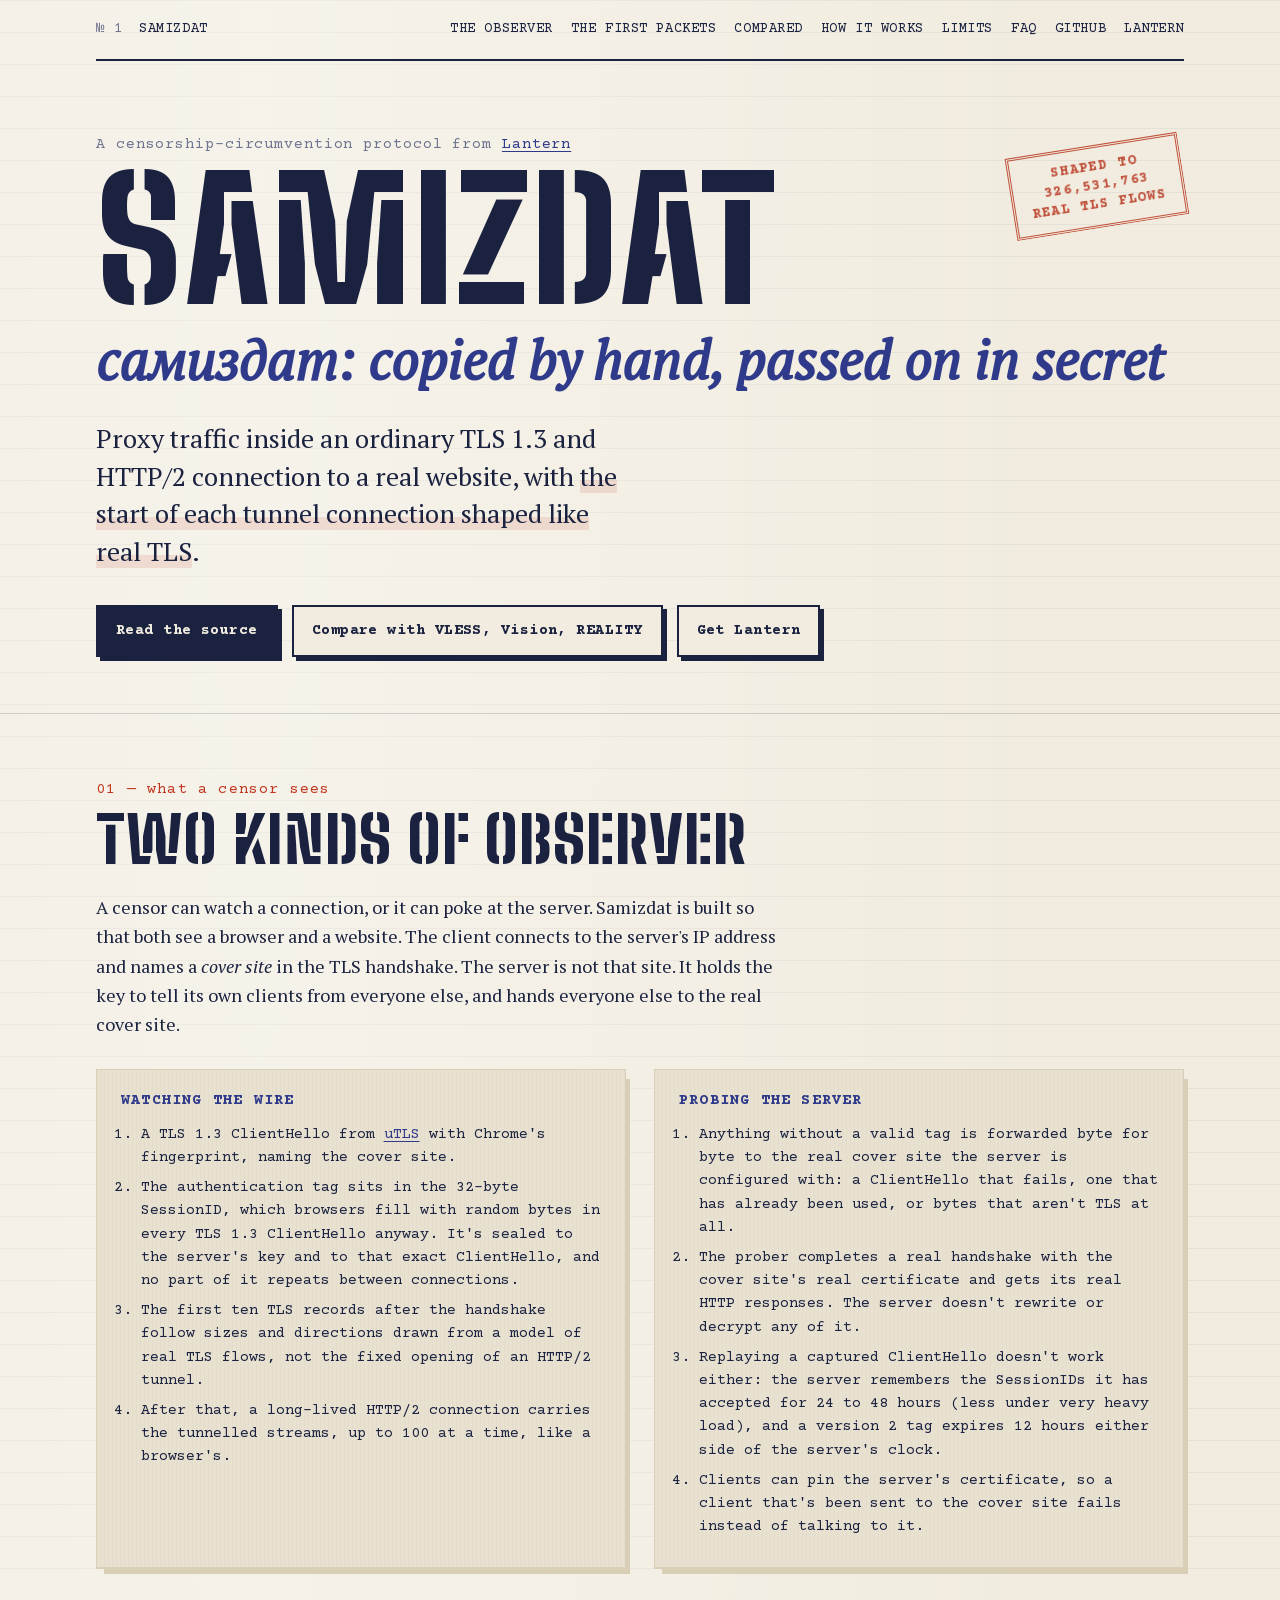
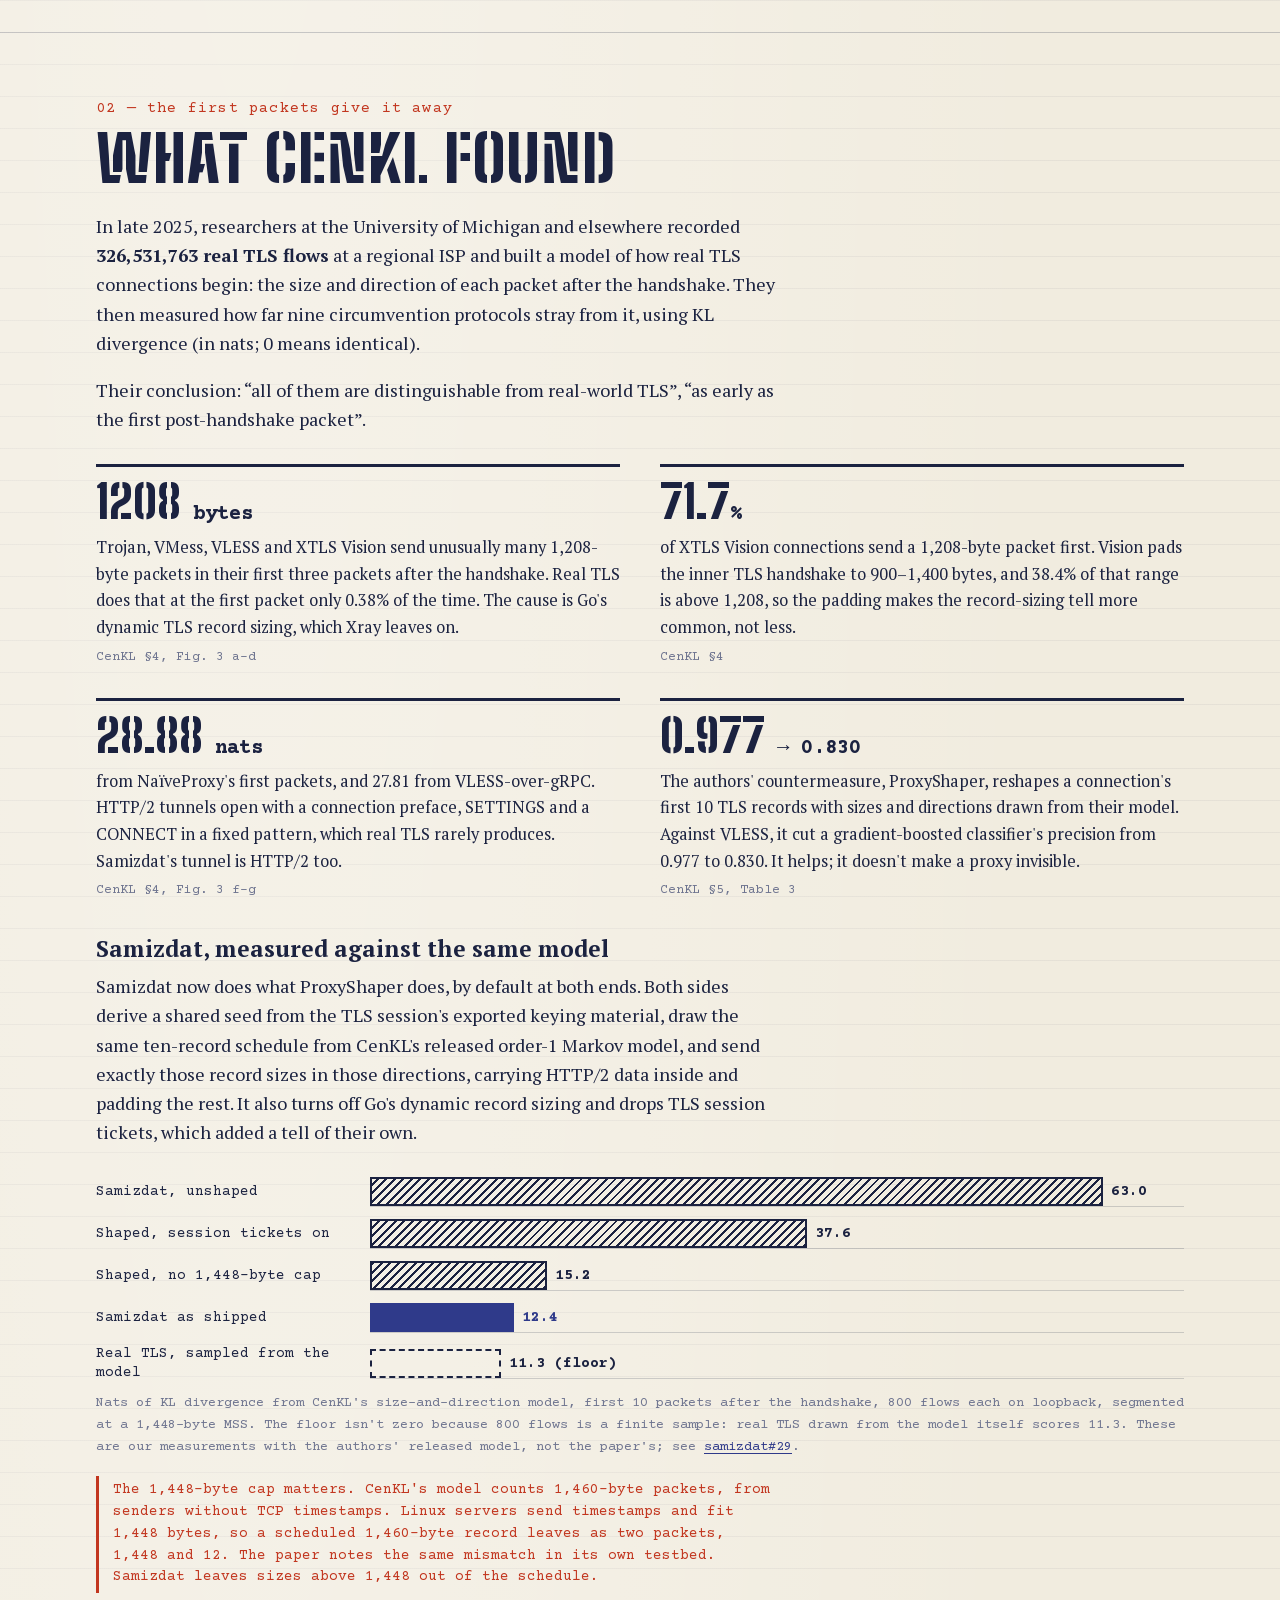
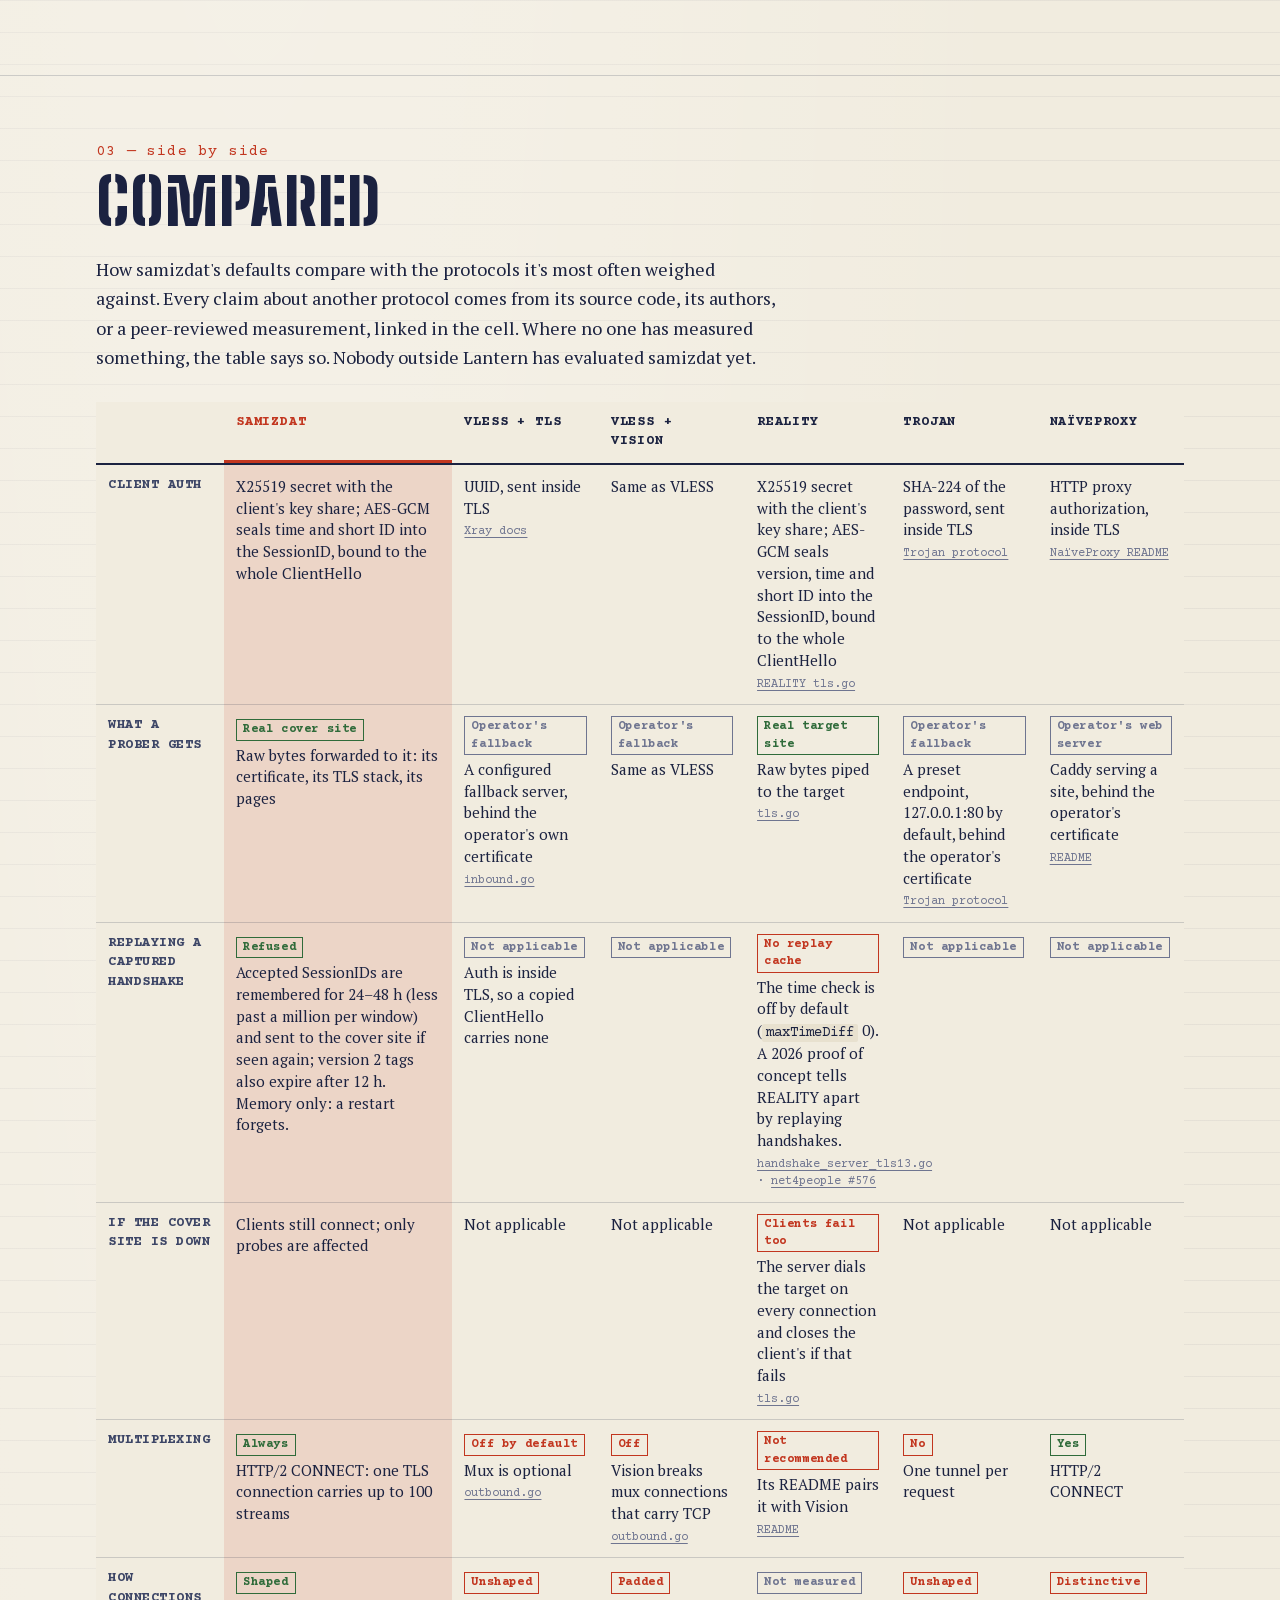
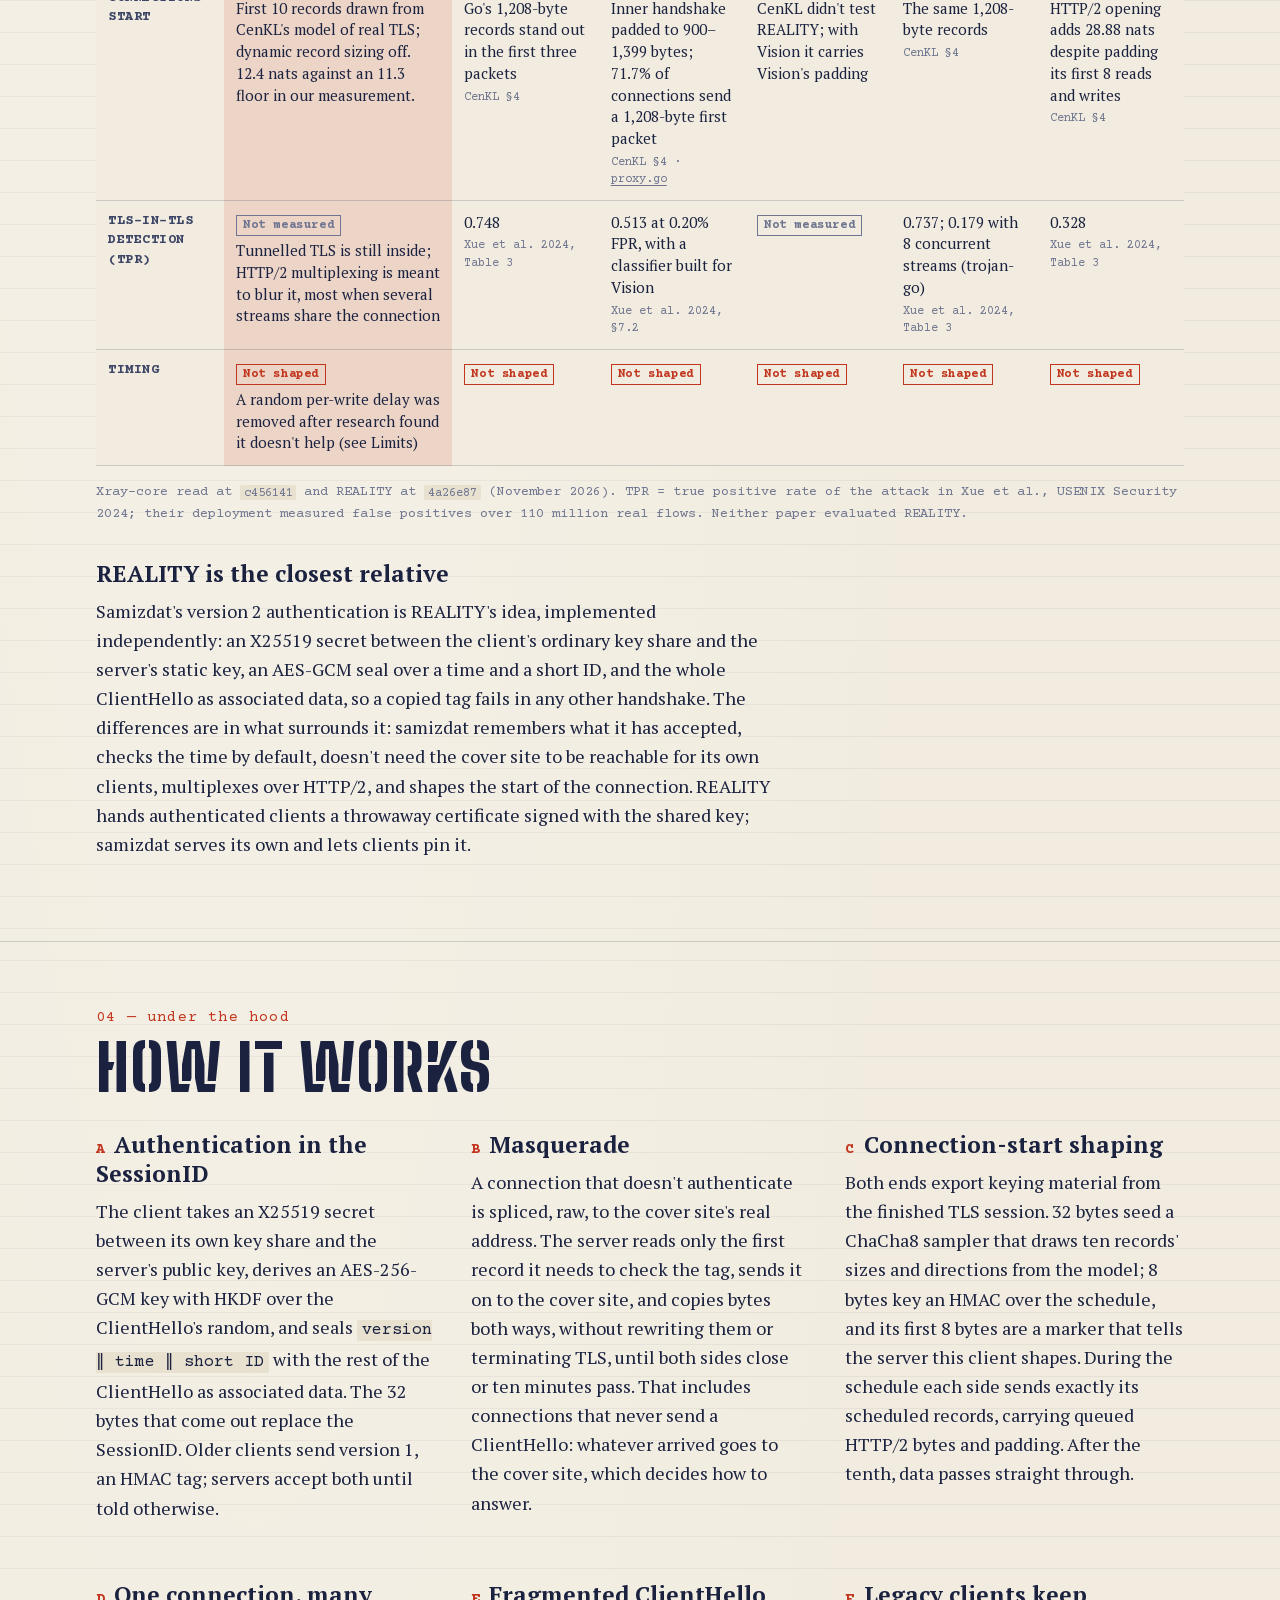
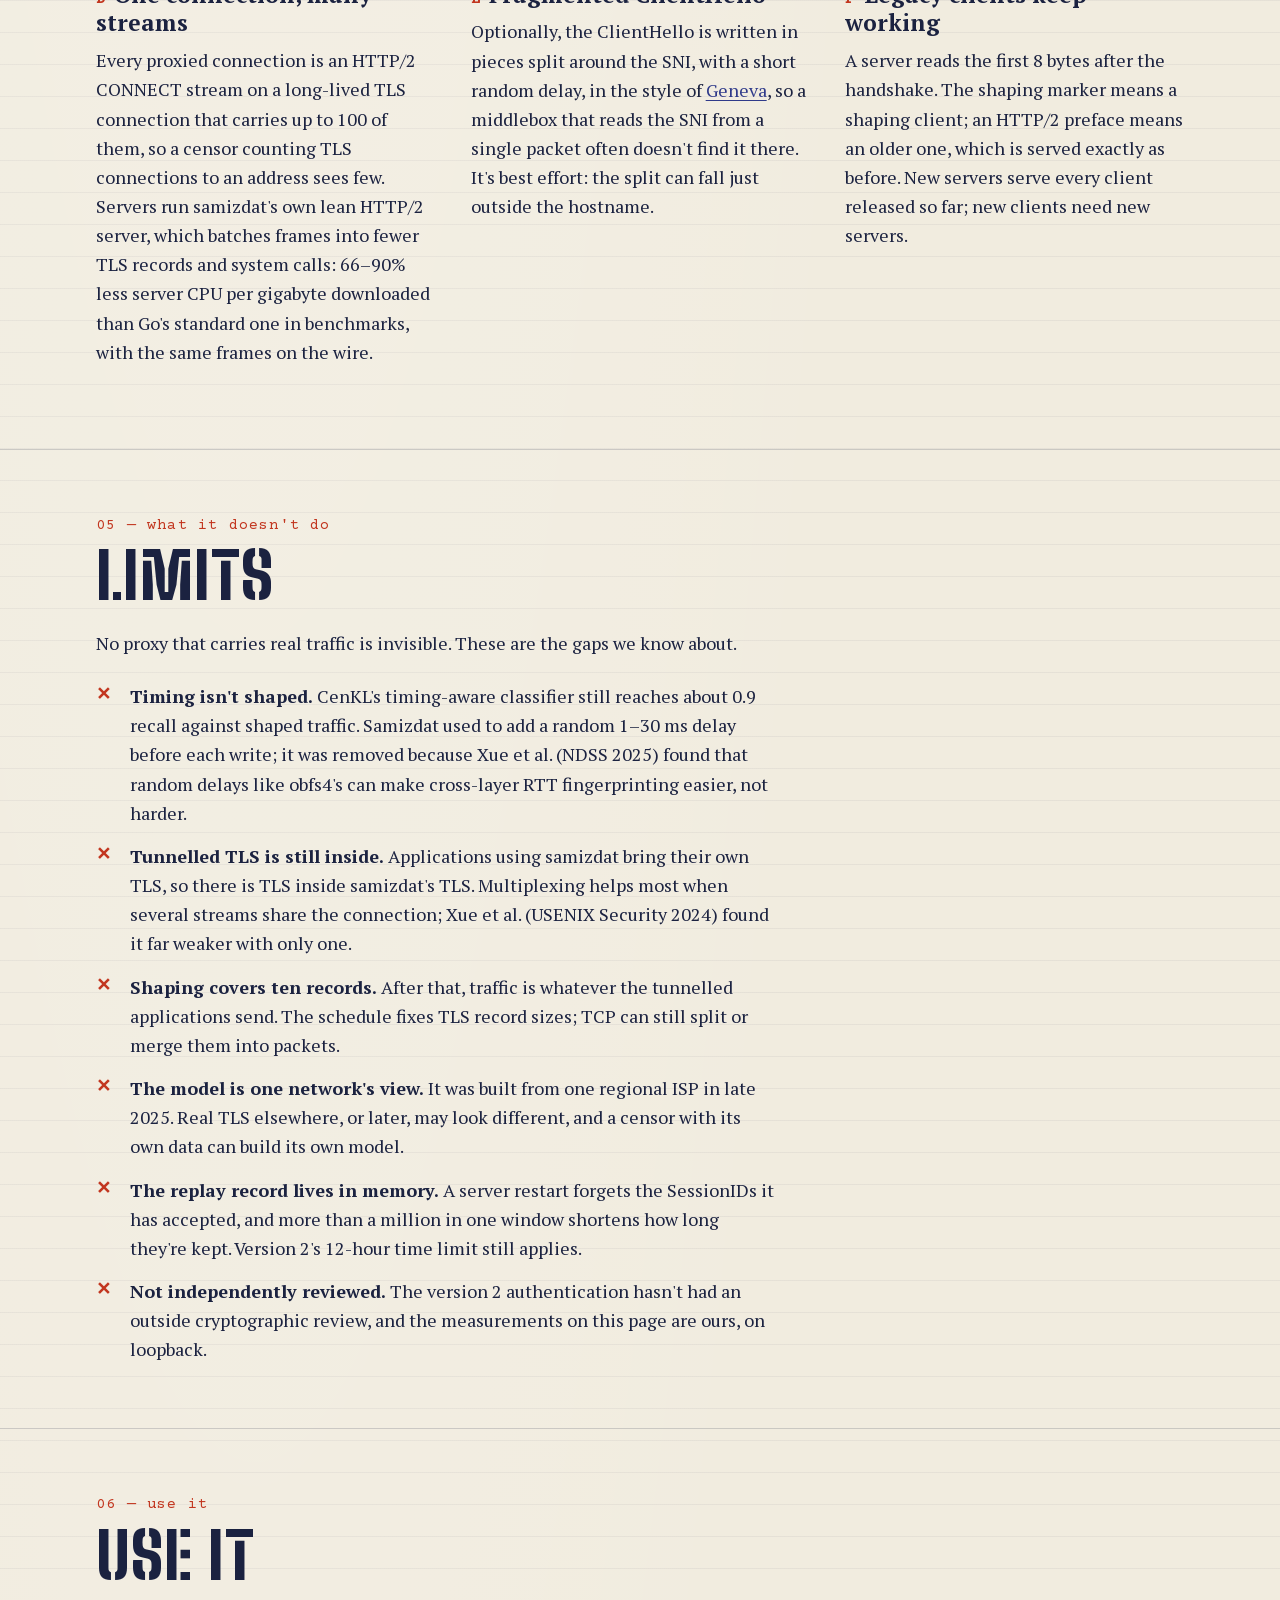
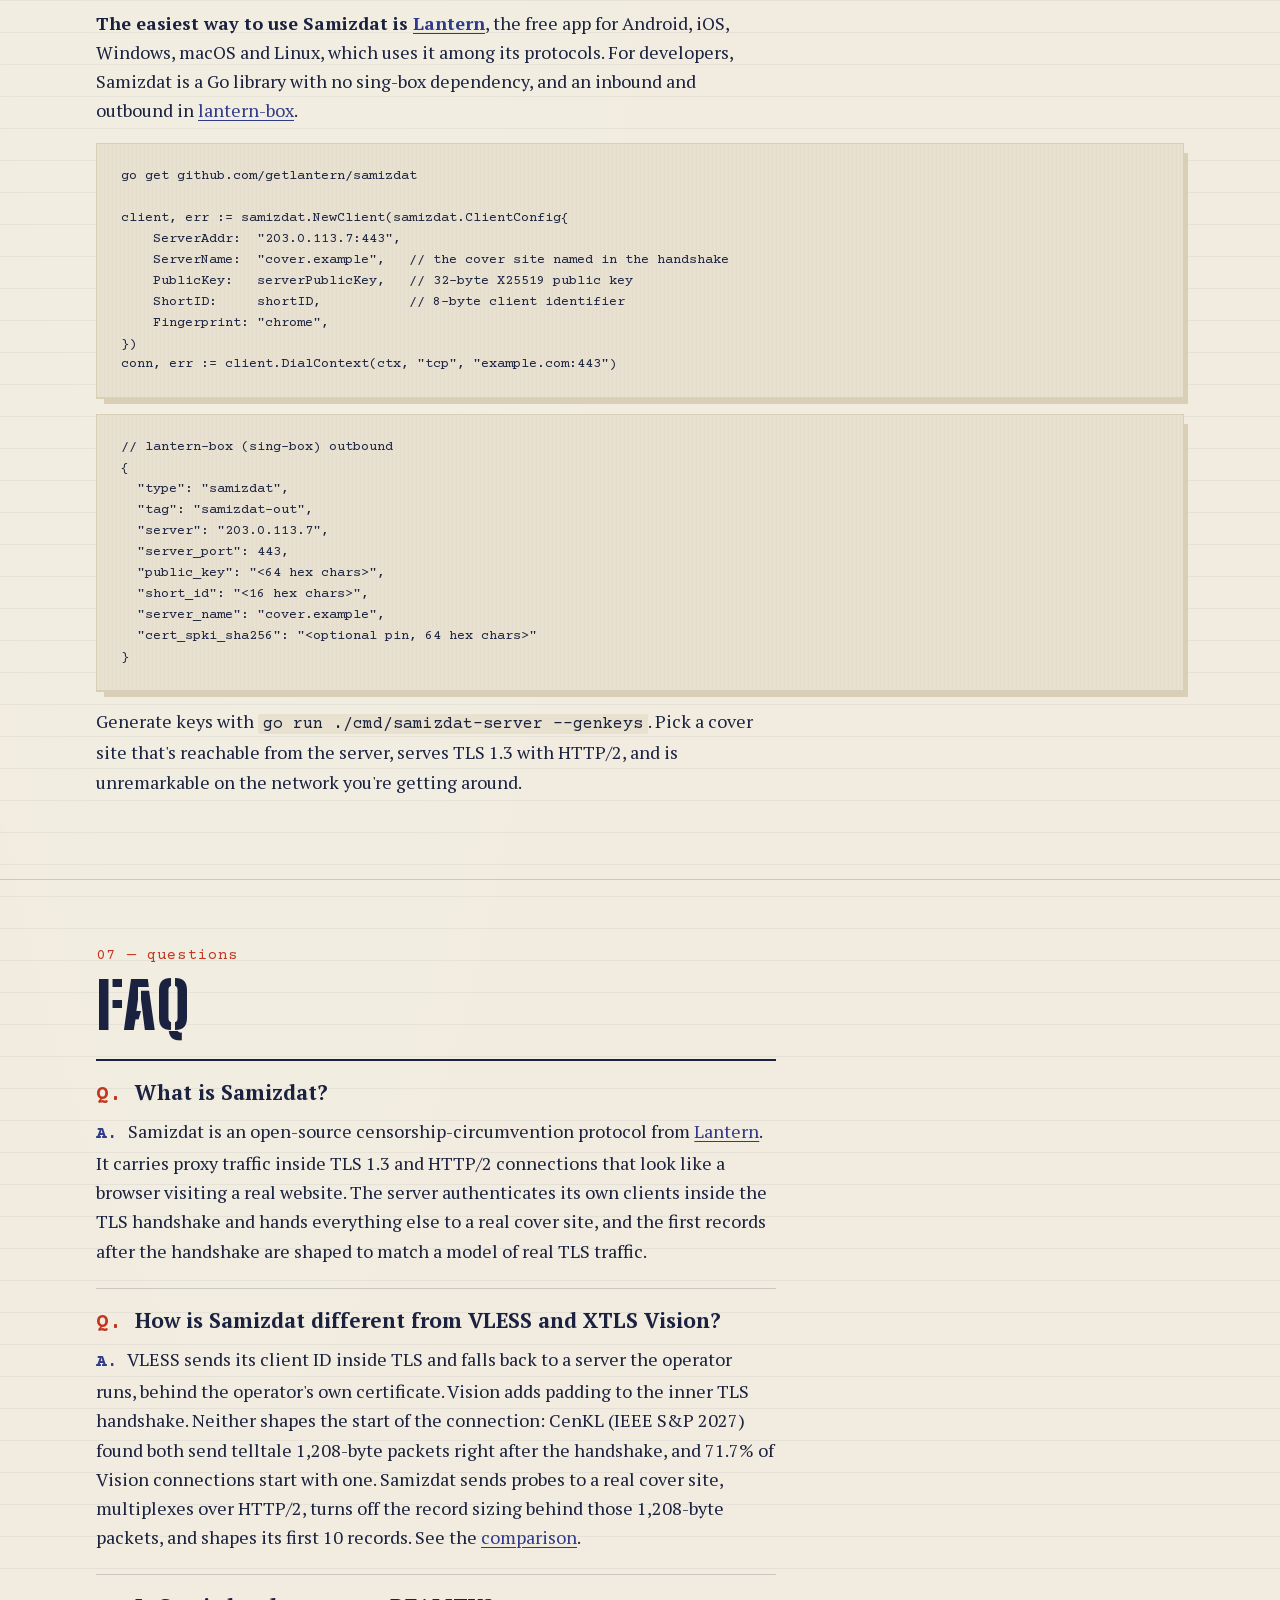
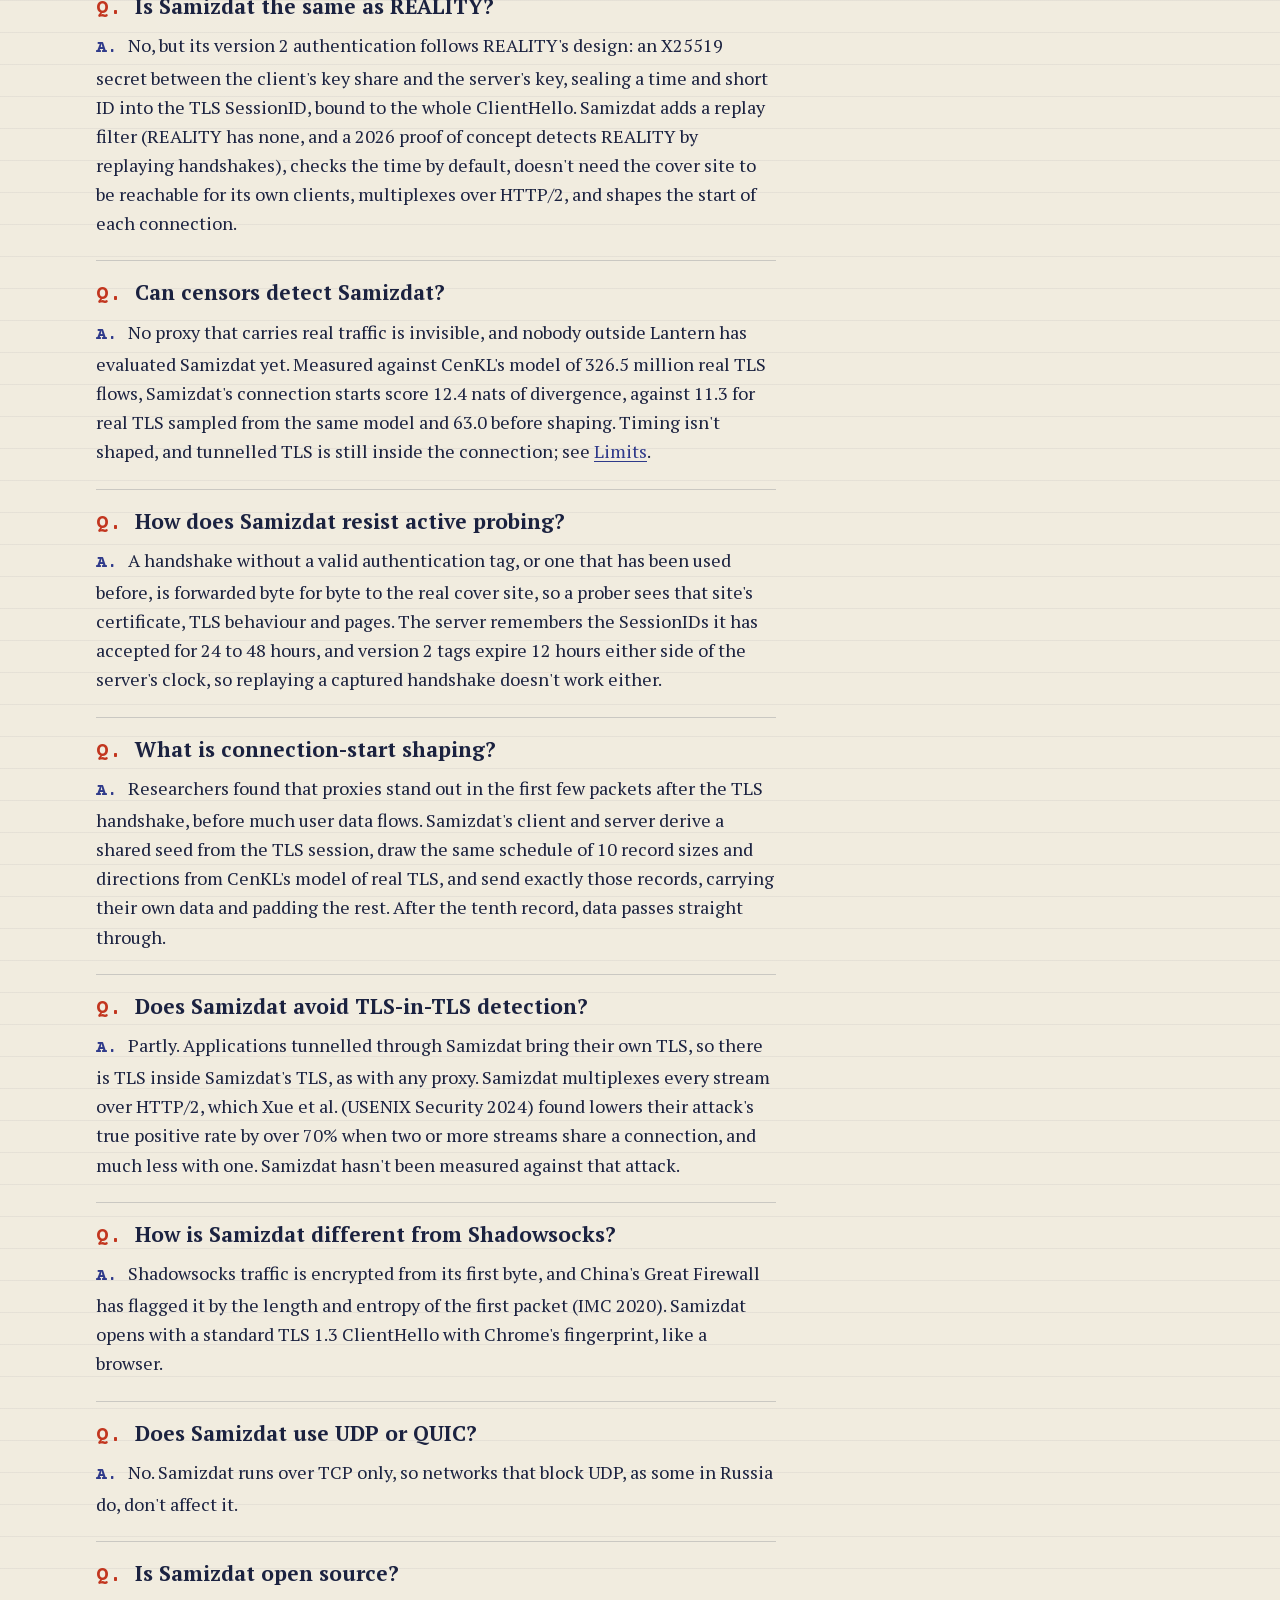
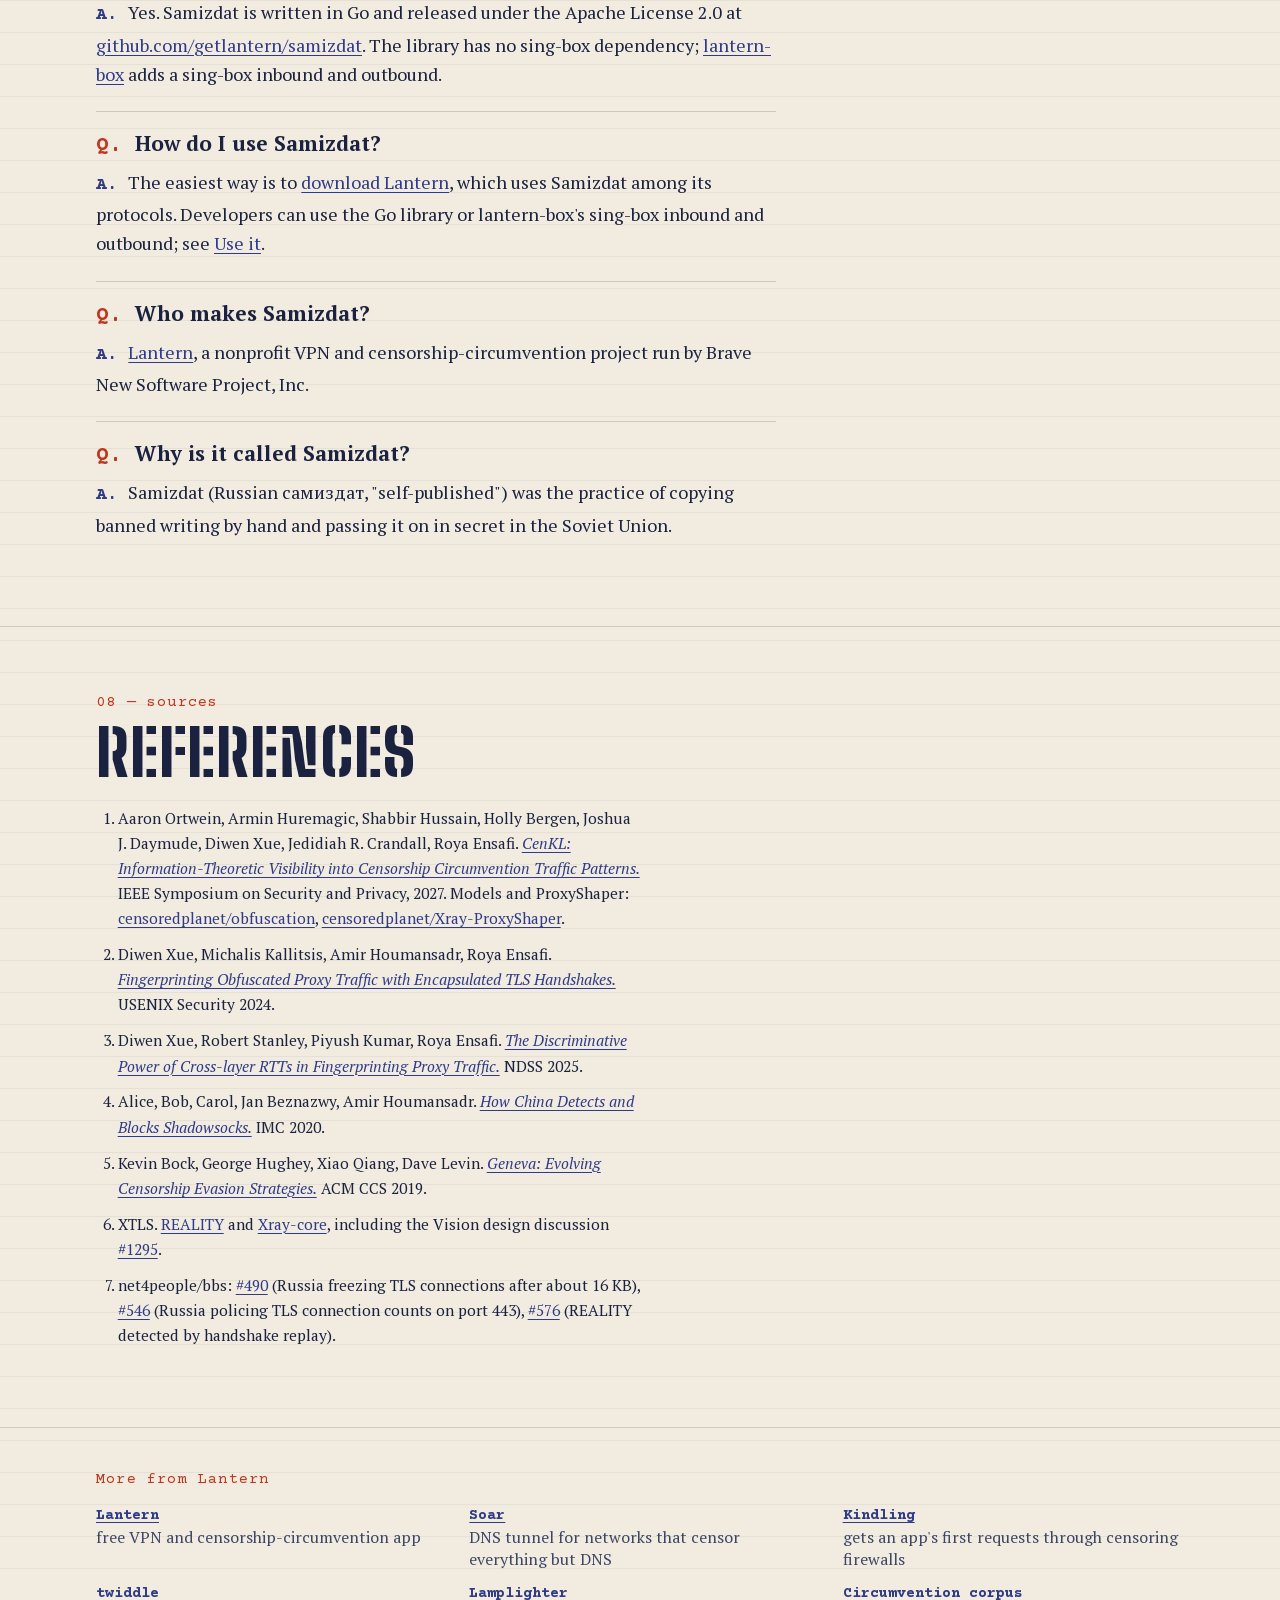
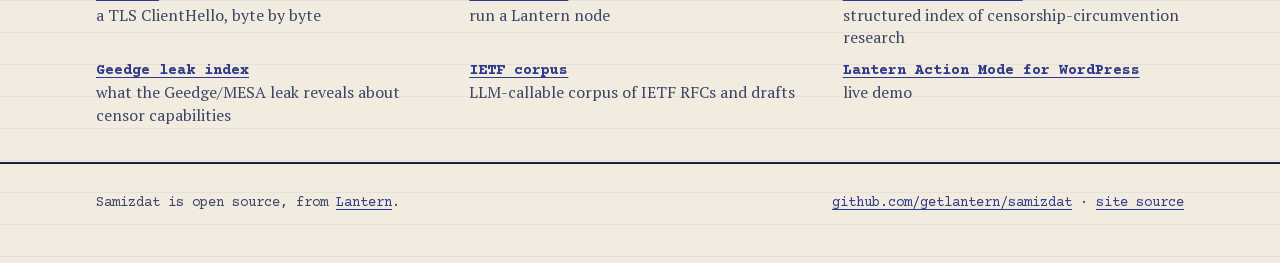
==== commit 5d1e34fc: "404 page and More from Lantern links (#3) * 404 page and More from Lantern links  Without a 404.html" ====
--- a/index.html
+++ b/index.html
@@ -398,6 +398,12 @@
 /* References */
 .refs { font-size: 15.5px; padding-left: 1.4em; }
 .refs li { margin-bottom: .7em; }
+
+.more { padding: 40px 0 36px; }
+.sisters { list-style: none; padding: 0; margin: 12px 0 0; display: grid; grid-template-columns: repeat(auto-fill, minmax(280px, 1fr)); gap: 12px 32px; }
+.sisters li { font-size: 16px; line-height: 1.4; }
+.sisters a { font-family: var(--type); font-weight: 700; font-size: 15px; display: block; }
+.sisters span { color: var(--ink-soft); }
 
 footer { border-top: 2px solid var(--ink); padding: 28px 0 48px; font-family: var(--type); font-size: 14px; color: var(--ink-soft); }
 footer .wrap { display: flex; justify-content: space-between; gap: 16px; flex-wrap: wrap; }
@@ -804,6 +810,23 @@
   </div>
 </section>
 
+<section id="more" class="more">
+  <div class="wrap">
+    <span class="num">More from Lantern</span>
+    <ul class="sisters">
+      <li><a href="https://lantern.io">Lantern</a><span>free VPN and censorship-circumvention app</span></li>
+      <li><a href="https://soar.lantern.io">Soar</a><span>DNS tunnel for networks that censor everything but DNS</span></li>
+      <li><a href="https://kindling.lantern.io">Kindling</a><span>gets an app's first requests through censoring firewalls</span></li>
+      <li><a href="https://twiddle.lantern.io">twiddle</a><span>a TLS ClientHello, byte by byte</span></li>
+      <li><a href="https://lamplighter.lantern.io">Lamplighter</a><span>run a Lantern node</span></li>
+      <li><a href="https://corpus.lantern.io">Circumvention corpus</a><span>structured index of censorship-circumvention research</span></li>
+      <li><a href="https://geedge.lantern.io">Geedge leak index</a><span>what the Geedge/MESA leak reveals about censor capabilities</span></li>
+      <li><a href="https://ietf.lantern.io">IETF corpus</a><span>LLM-callable corpus of IETF RFCs and drafts</span></li>
+      <li><a href="https://unbounded-wp.lantern.io">Lantern Action Mode for WordPress</a><span>live demo</span></li>
+    </ul>
+  </div>
+</section>
+
 <footer>
   <div class="wrap">
     <span>Samizdat is open source, from <a href="https://lantern.io">Lantern</a>.</span>
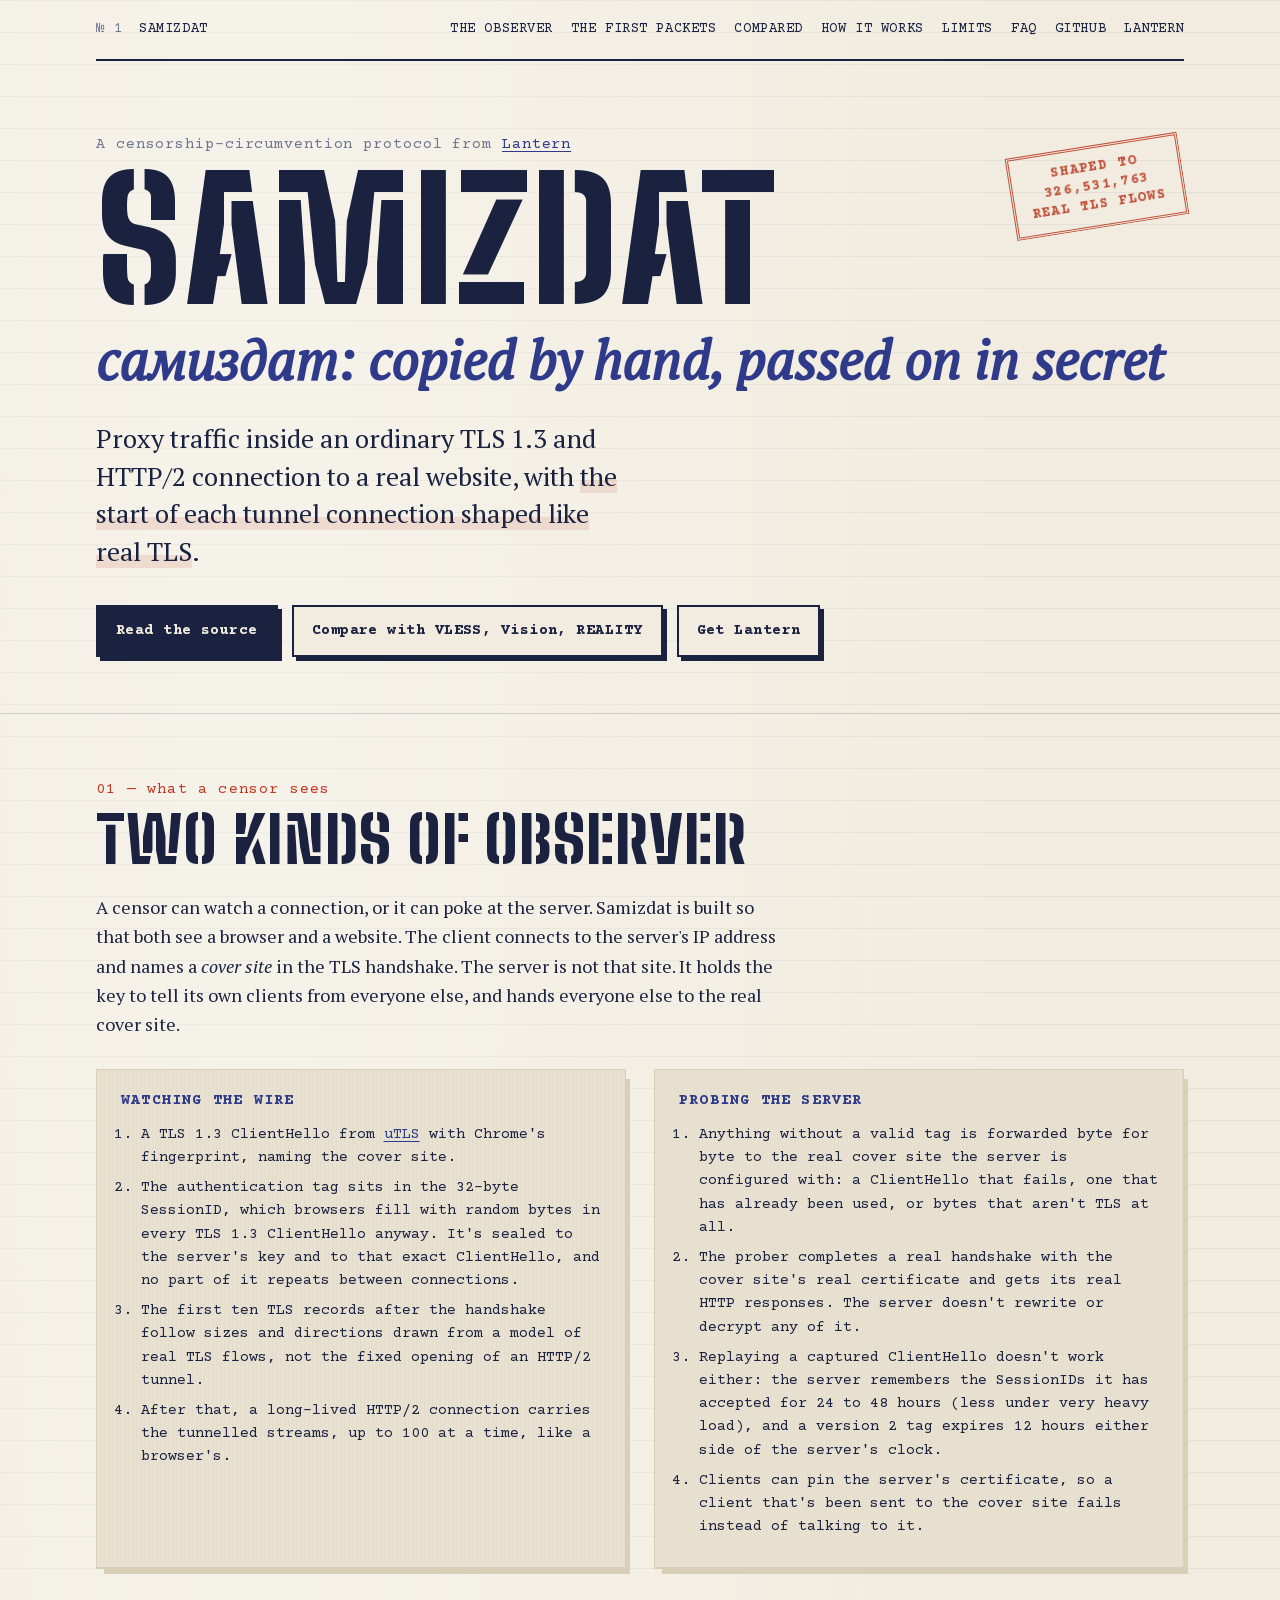
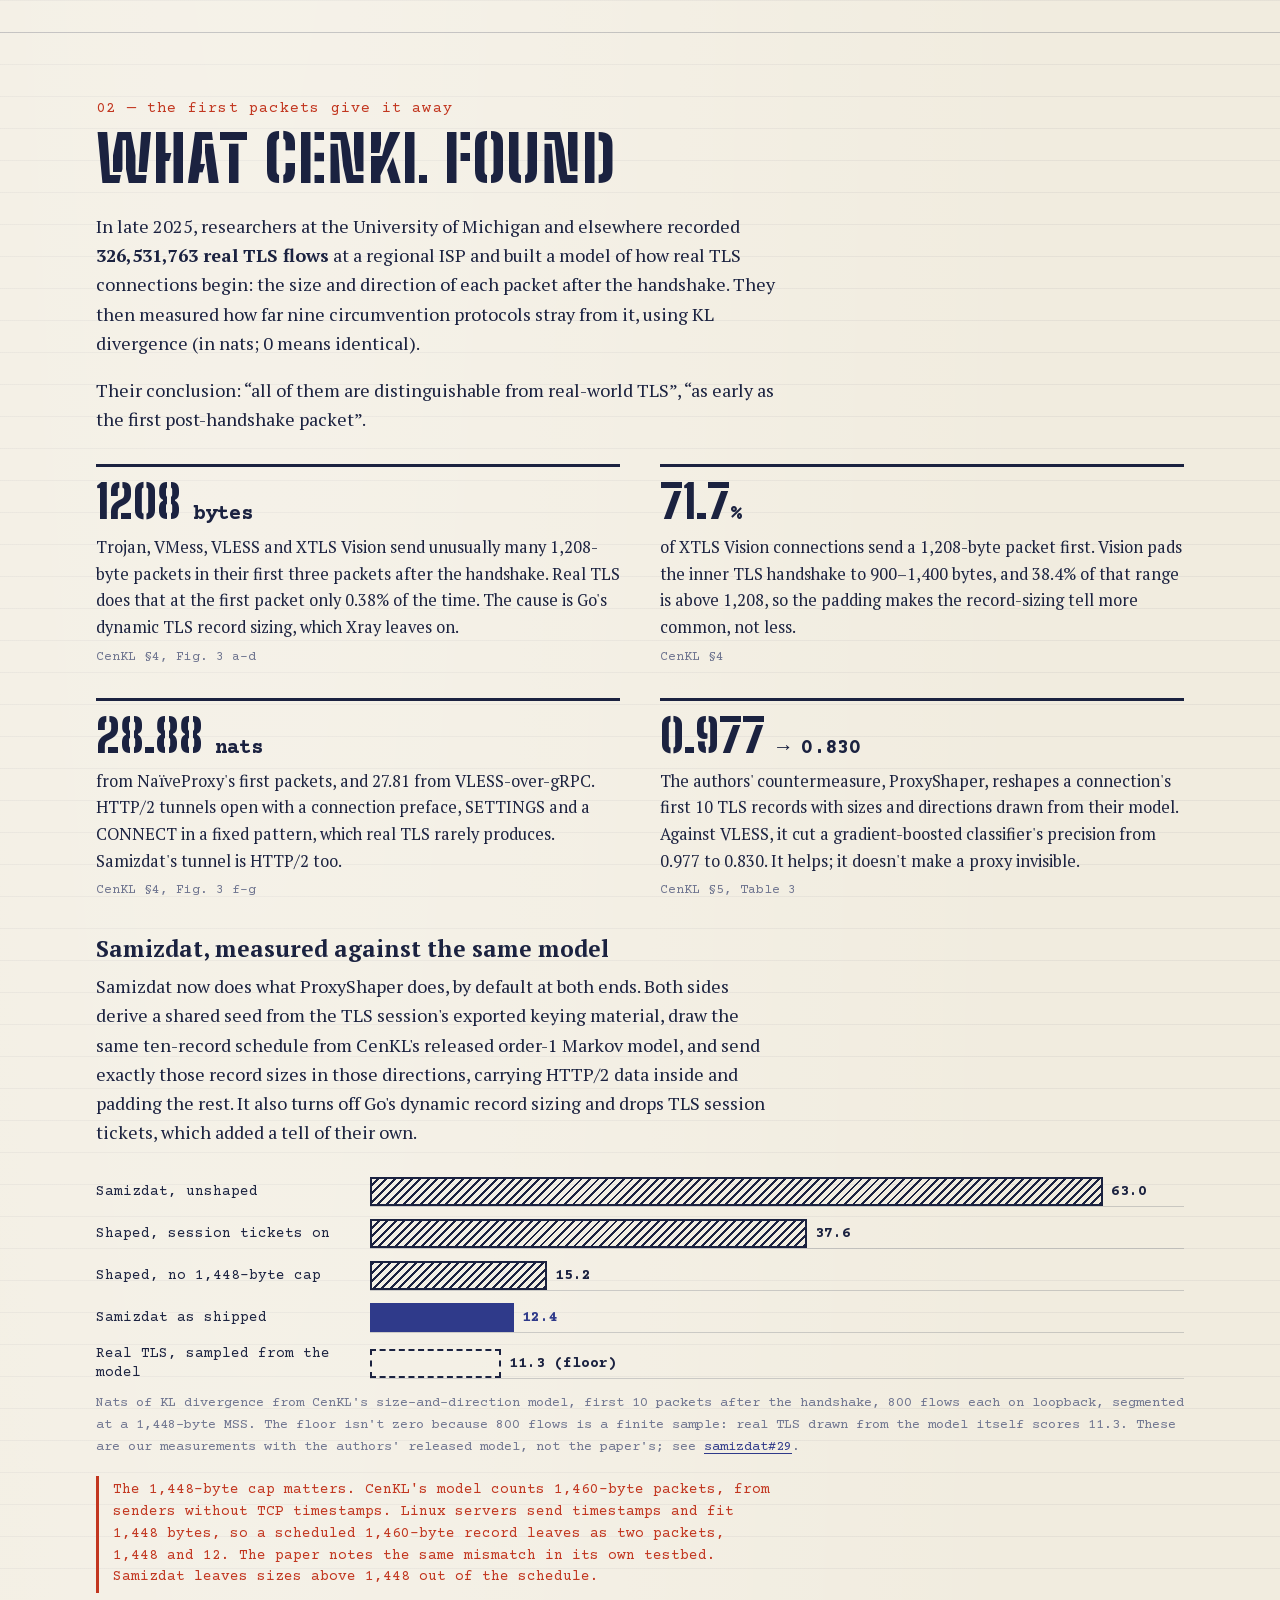
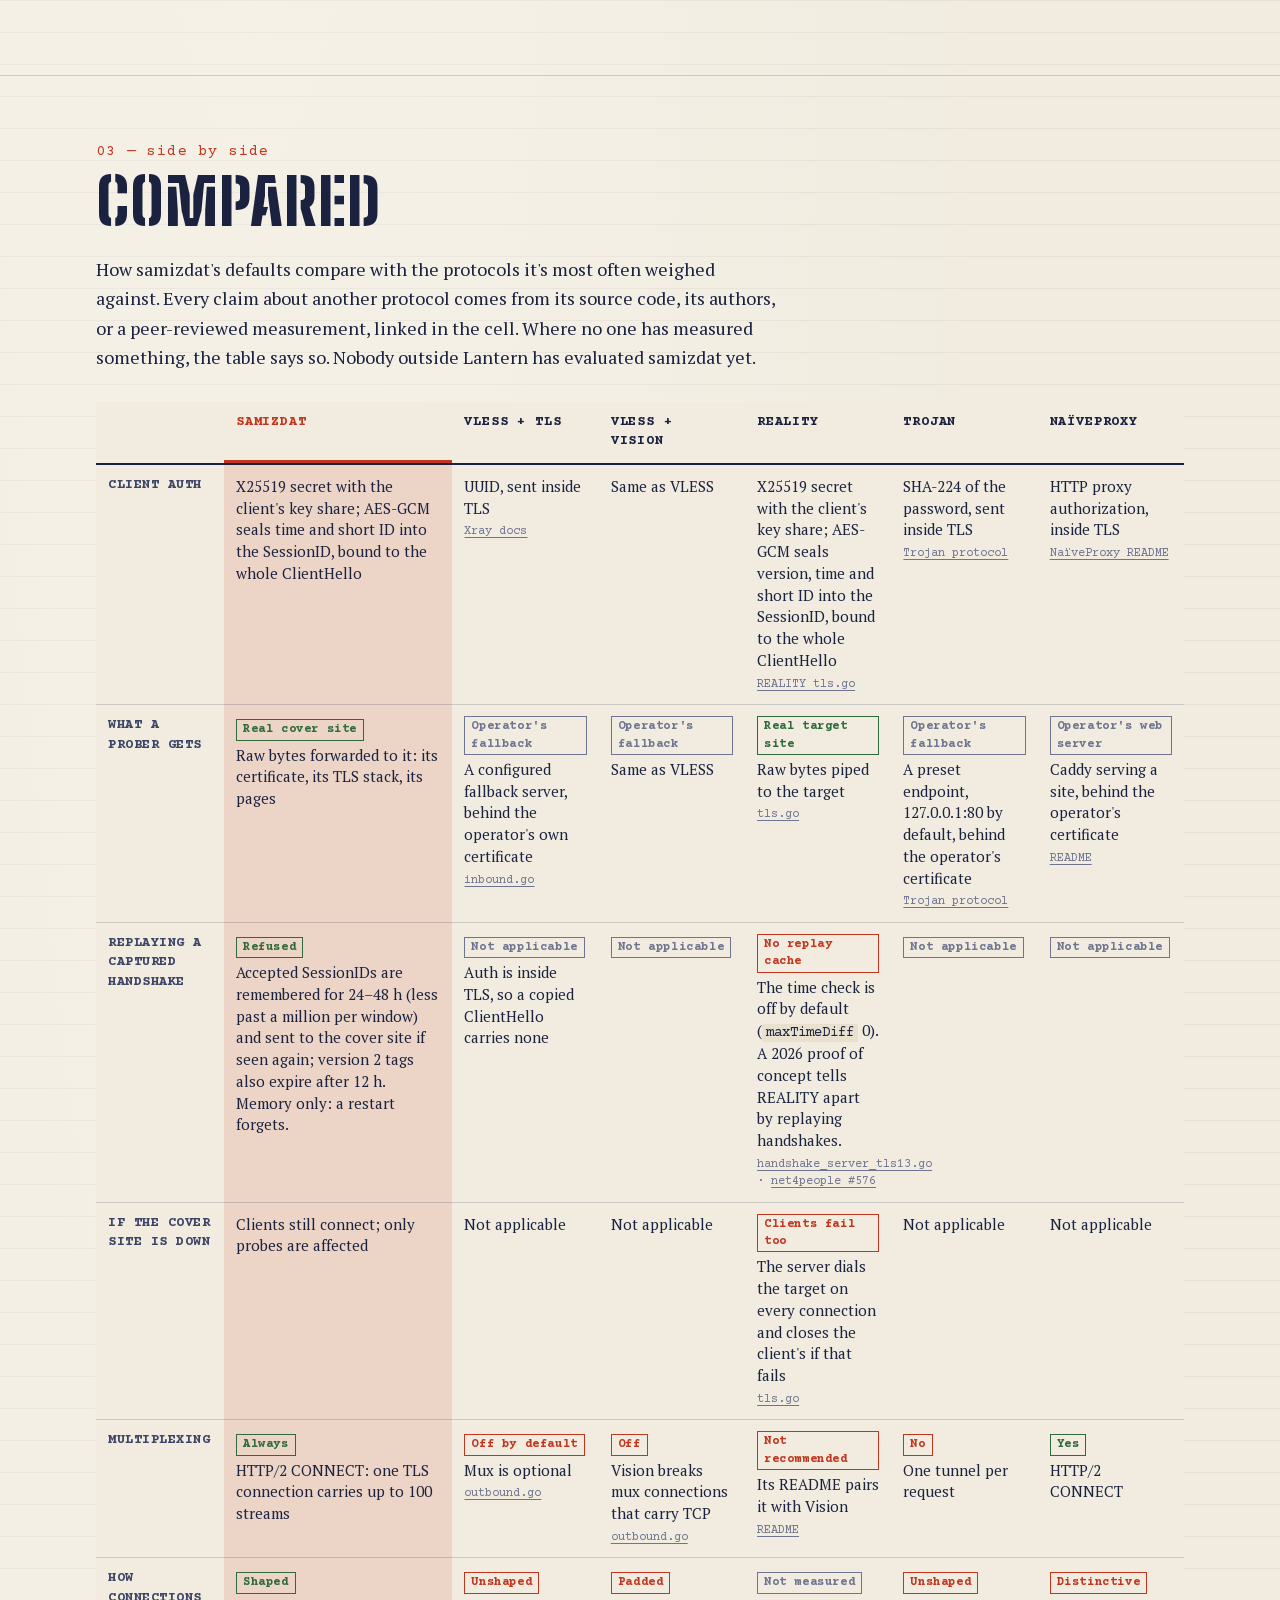
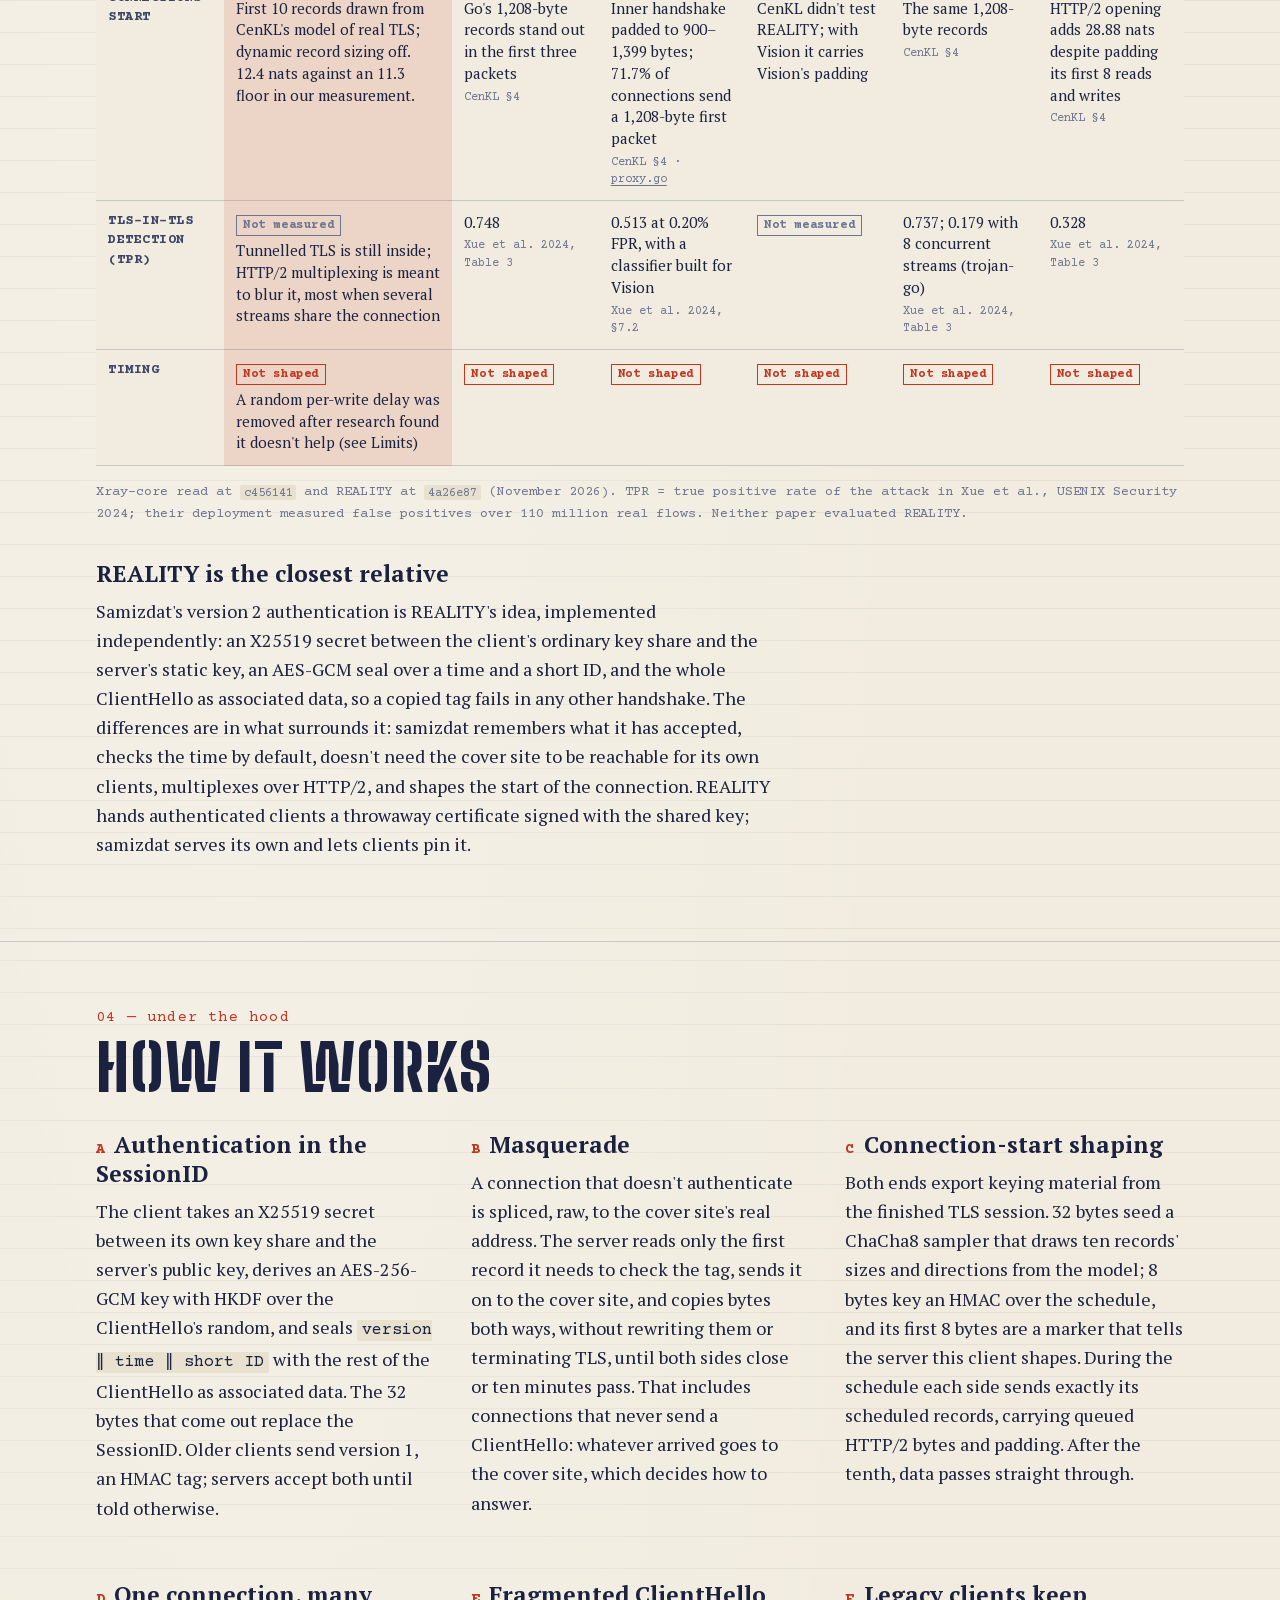
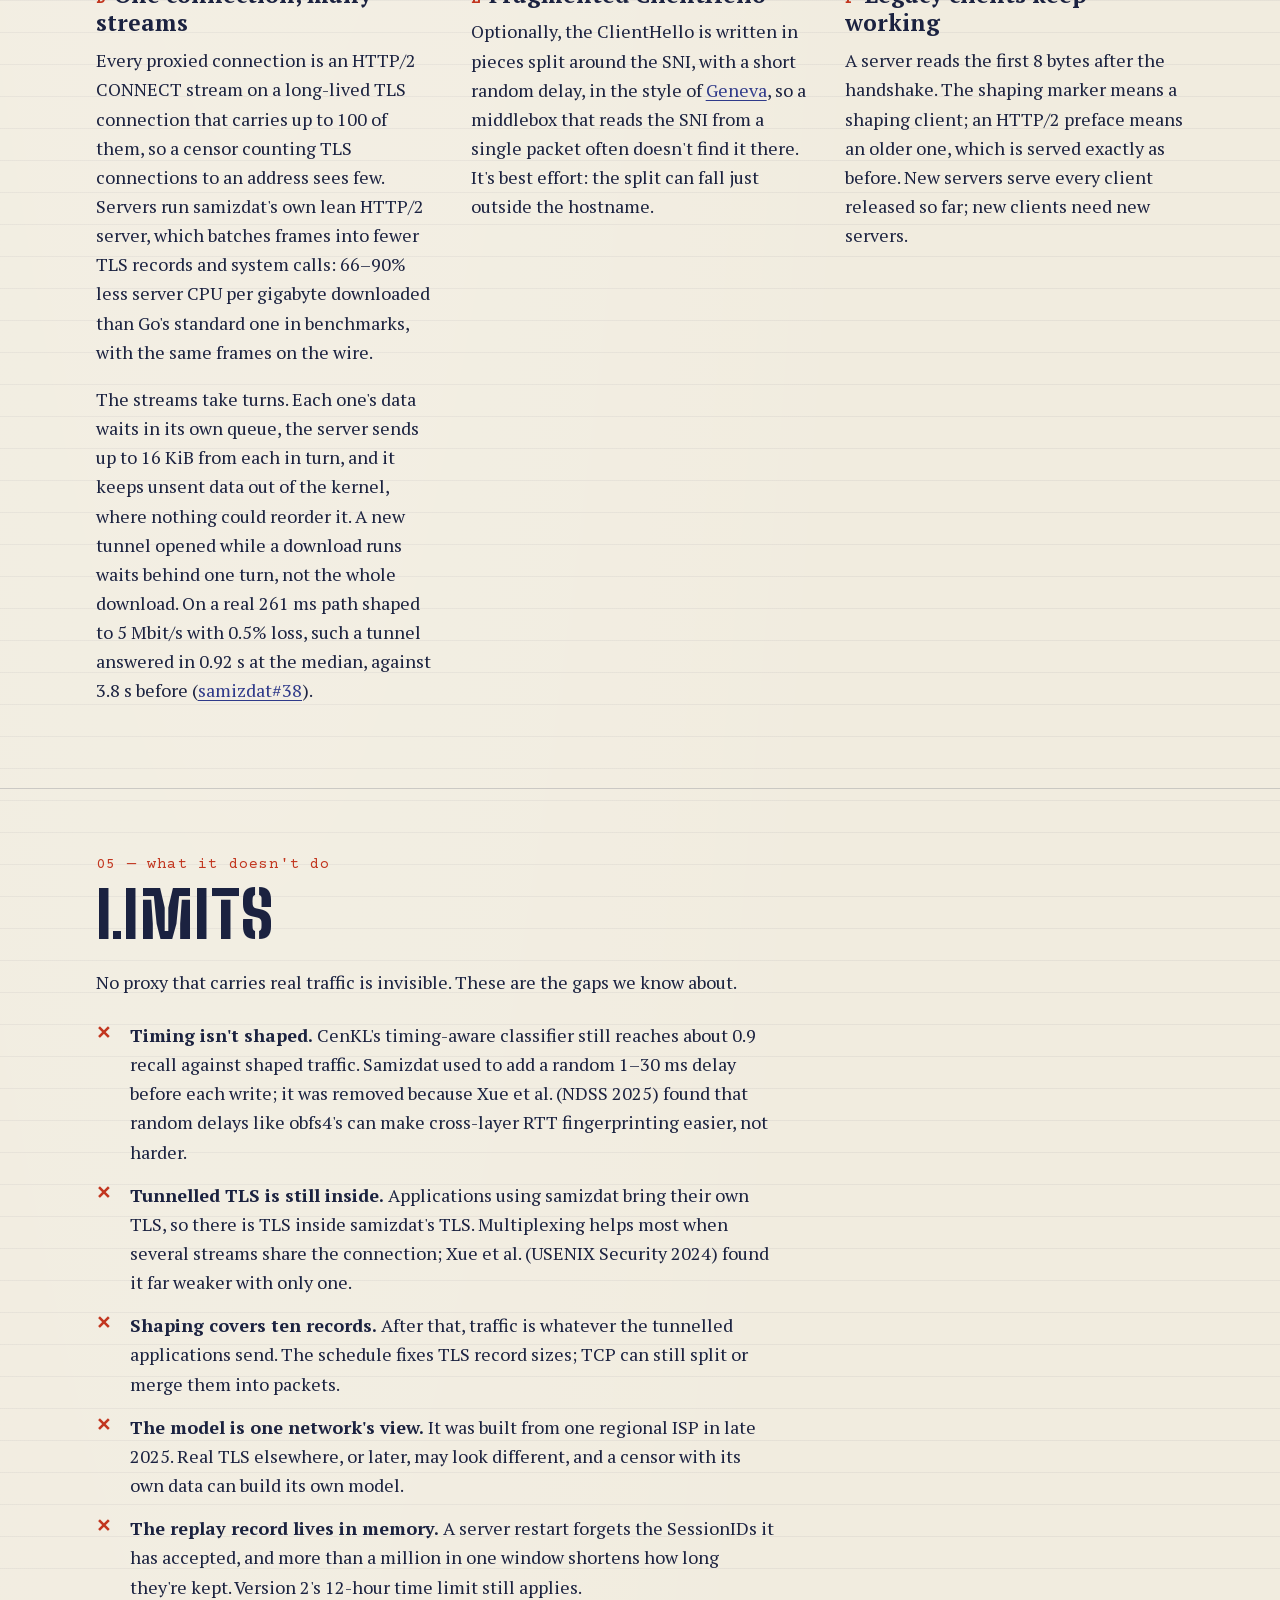
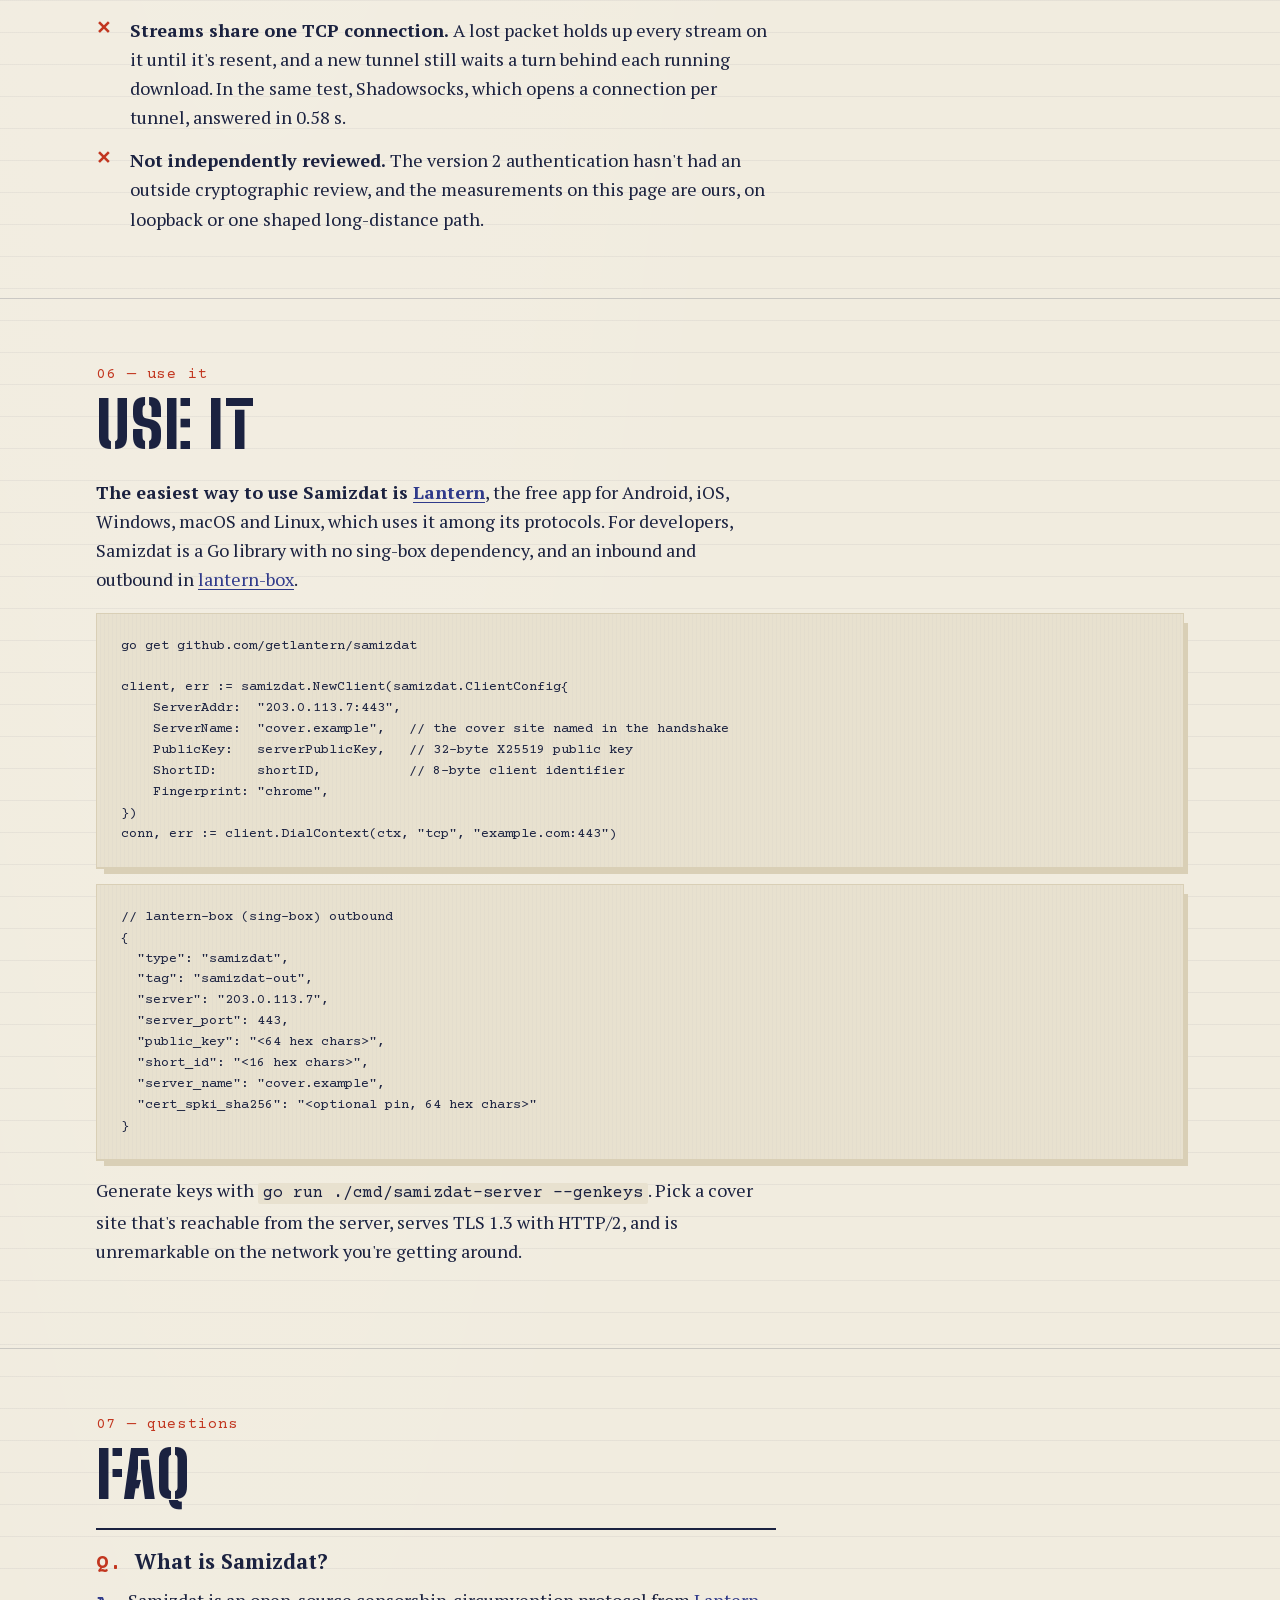
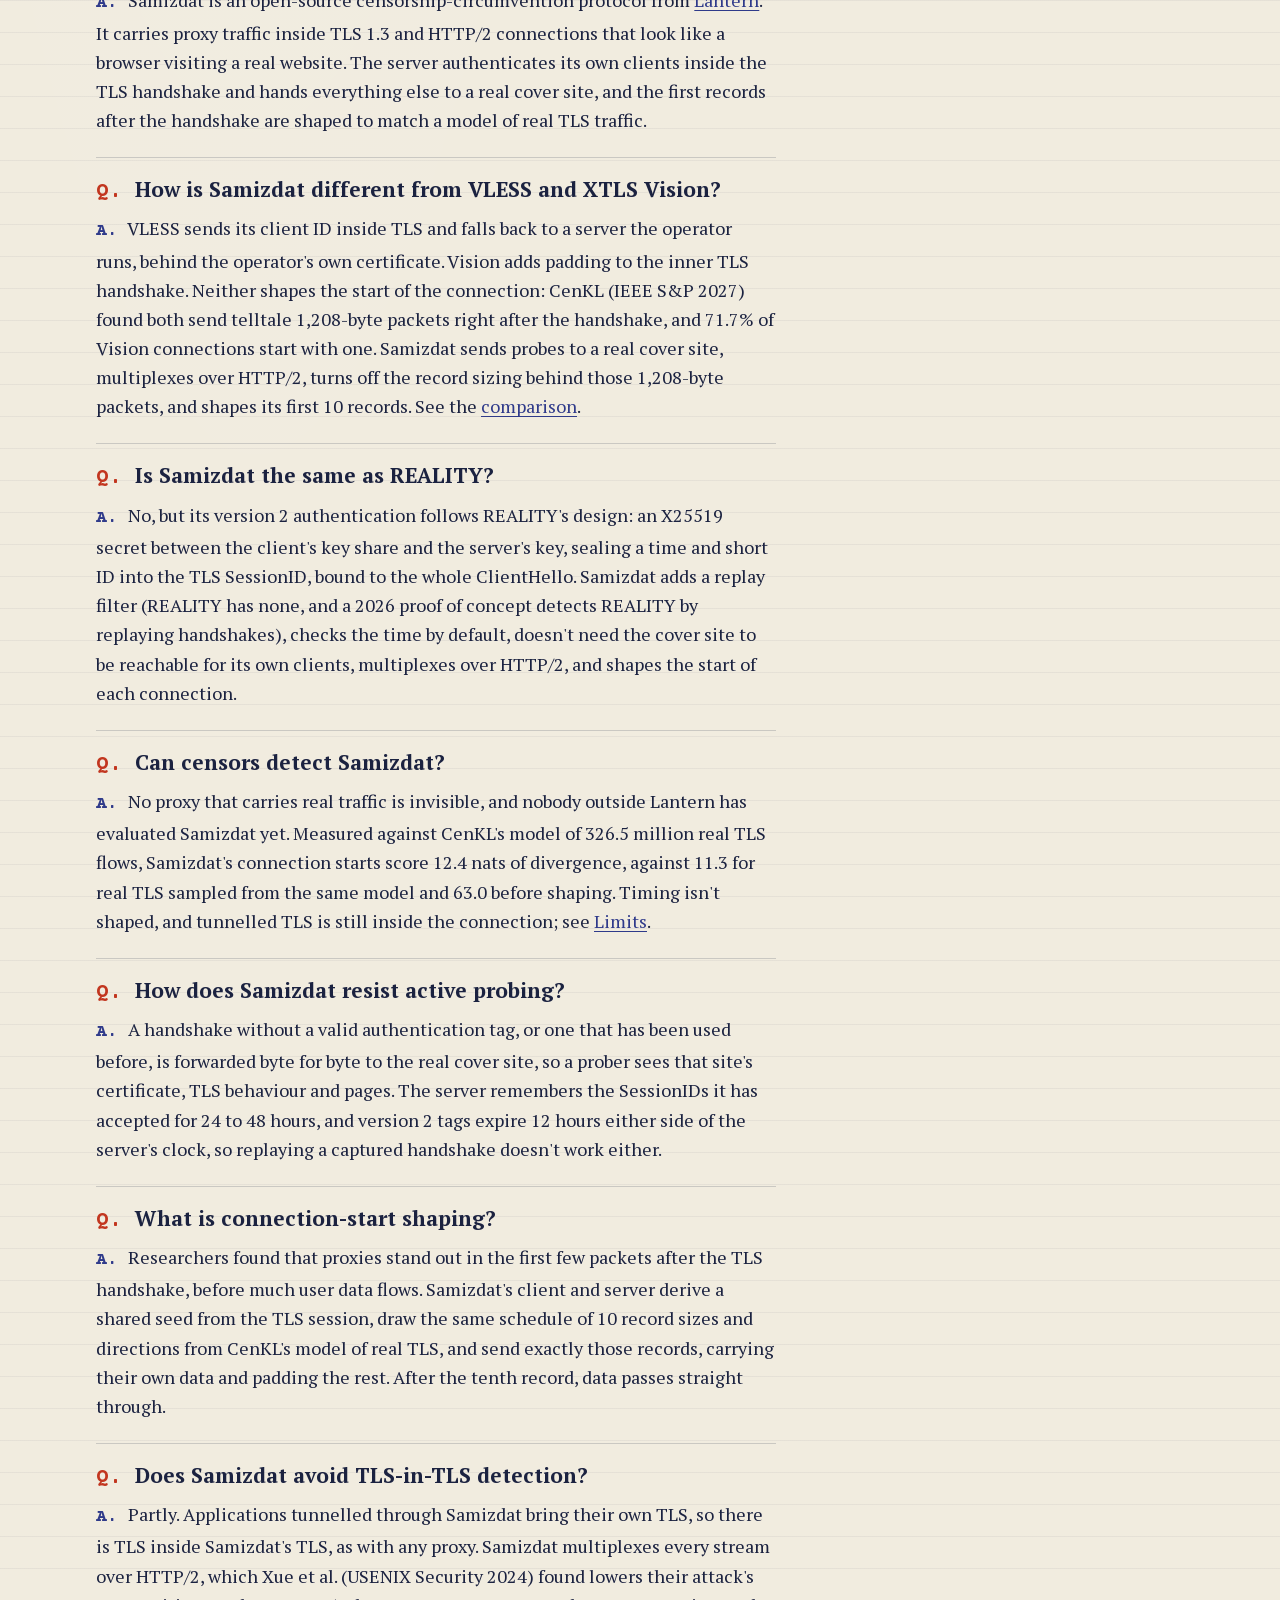
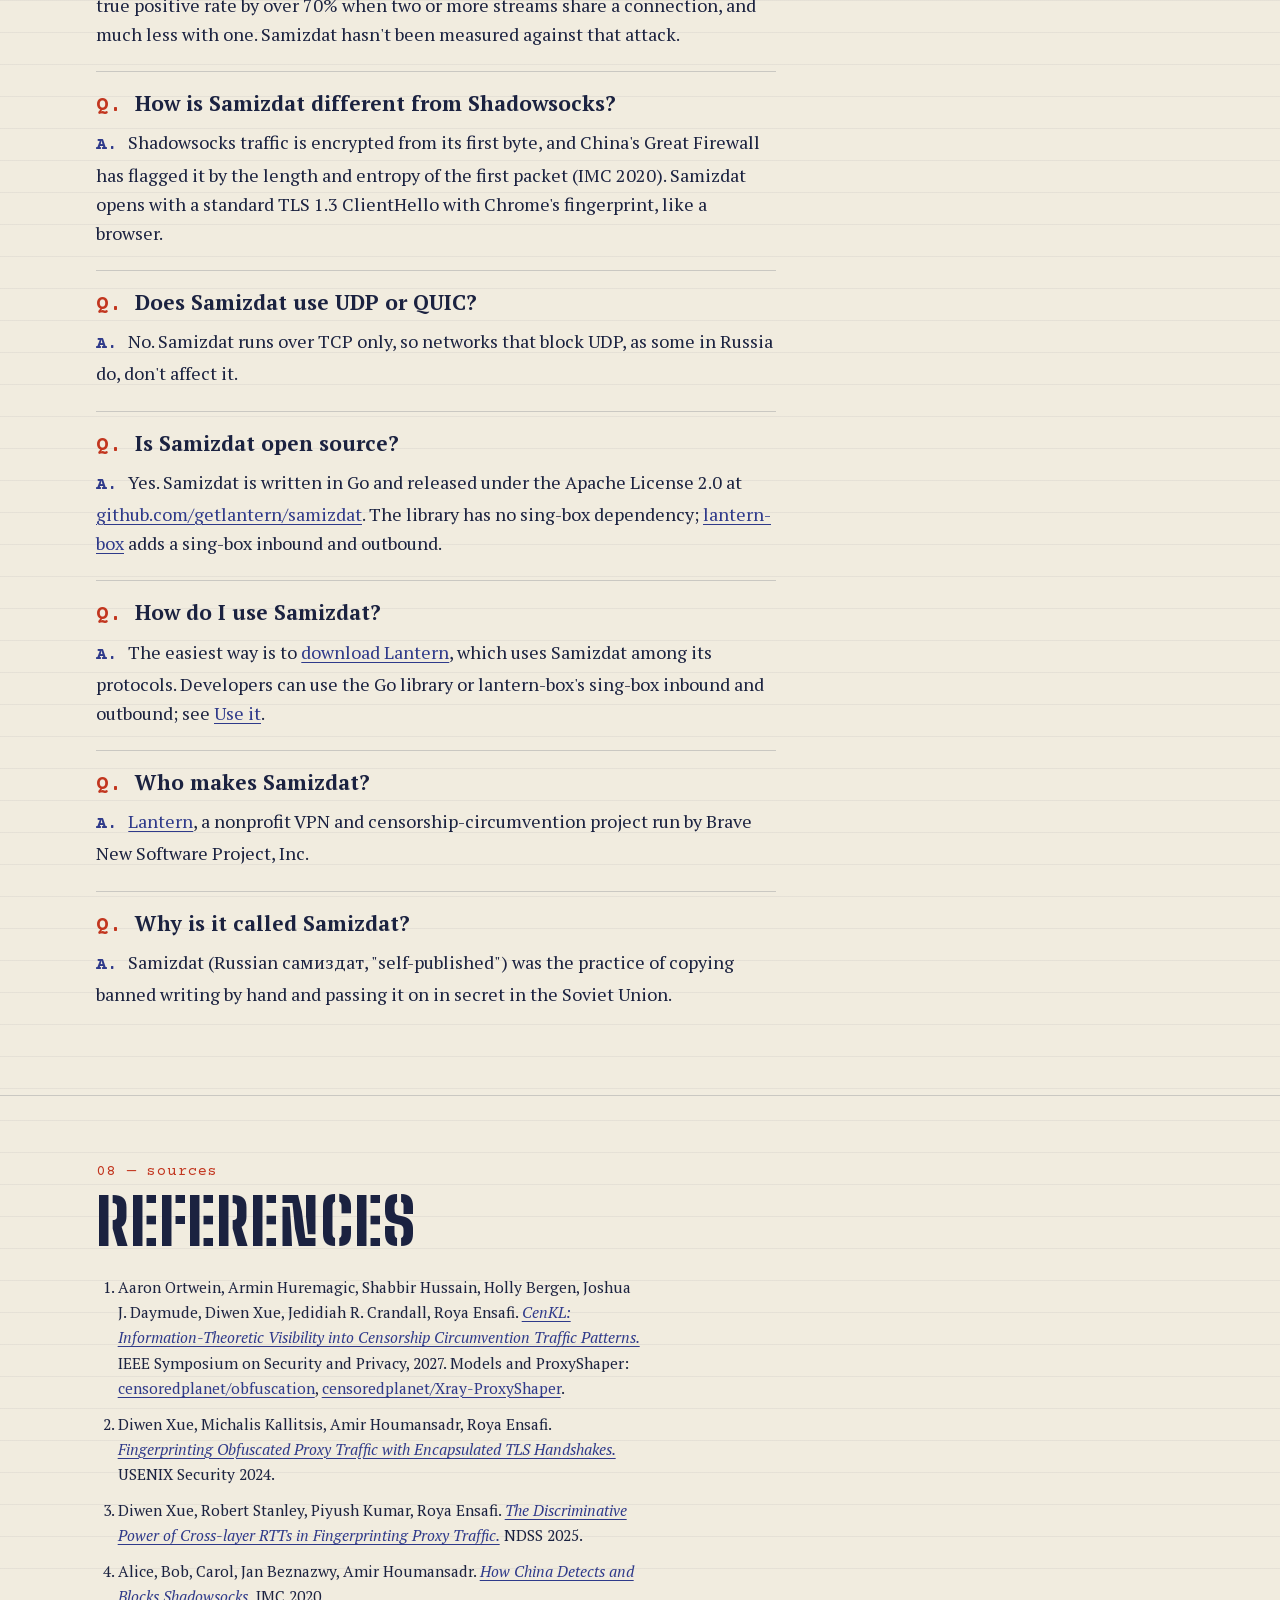
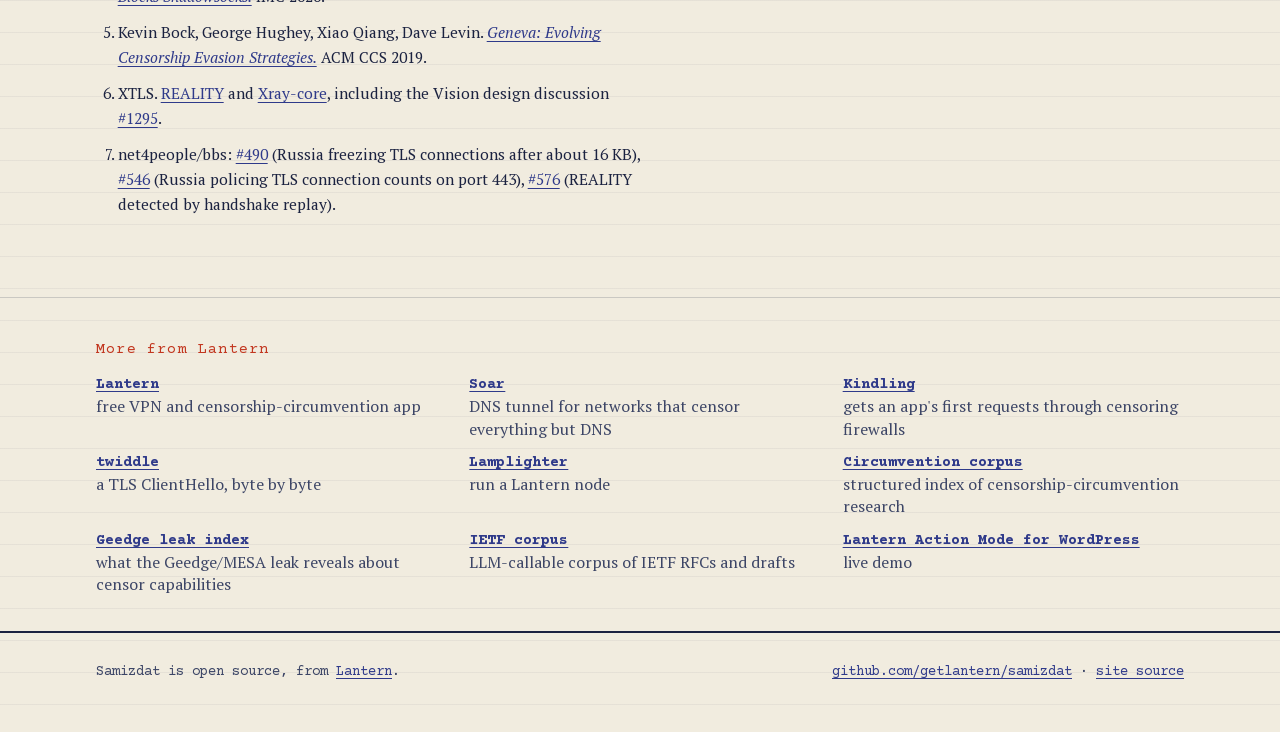
==== commit 917b7582: "How it works and Limits: streams take turns on the connection Co-Authored-By: Claude Opus 5.5 <norep" ====
--- a/index.html
+++ b/index.html
@@ -666,6 +666,7 @@
       <div>
         <h3><span class="num">D</span>One connection, many streams</h3>
         <p>Every proxied connection is an HTTP/2 CONNECT stream on a long-lived TLS connection that carries up to 100 of them, so a censor counting TLS connections to an address sees few. Servers run samizdat's own lean HTTP/2 server, which batches frames into fewer TLS records and system calls: 66–90% less server CPU per gigabyte downloaded than Go's standard one in benchmarks, with the same frames on the wire.</p>
+        <p>The streams take turns. Each one's data waits in its own queue, the server sends up to 16&nbsp;KiB from each in turn, and it keeps unsent data out of the kernel, where nothing could reorder it. A new tunnel opened while a download runs waits behind one turn, not the whole download. On a real 261&nbsp;ms path shaped to 5&nbsp;Mbit/s with 0.5% loss, such a tunnel answered in 0.92&nbsp;s at the median, against 3.8&nbsp;s before (<a href="https://github.com/getlantern/samizdat/pull/38">samizdat#38</a>).</p>
       </div>
       <div>
         <h3><span class="num">E</span>Fragmented ClientHello</h3>
@@ -691,7 +692,8 @@
         <li><strong>Shaping covers ten records.</strong> After that, traffic is whatever the tunnelled applications send. The schedule fixes TLS record sizes; TCP can still split or merge them into packets.</li>
         <li><strong>The model is one network's view.</strong> It was built from one regional ISP in late 2025. Real TLS elsewhere, or later, may look different, and a censor with its own data can build its own model.</li>
         <li><strong>The replay record lives in memory.</strong> A server restart forgets the SessionIDs it has accepted, and more than a million in one window shortens how long they're kept. Version 2's 12-hour time limit still applies.</li>
-        <li><strong>Not independently reviewed.</strong> The version 2 authentication hasn't had an outside cryptographic review, and the measurements on this page are ours, on loopback.</li>
+        <li><strong>Streams share one TCP connection.</strong> A lost packet holds up every stream on it until it's resent, and a new tunnel still waits a turn behind each running download. In the same test, Shadowsocks, which opens a connection per tunnel, answered in 0.58&nbsp;s.</li>
+        <li><strong>Not independently reviewed.</strong> The version 2 authentication hasn't had an outside cryptographic review, and the measurements on this page are ours, on loopback or one shaped long-distance path.</li>
       </ul>
     </div>
   </div>
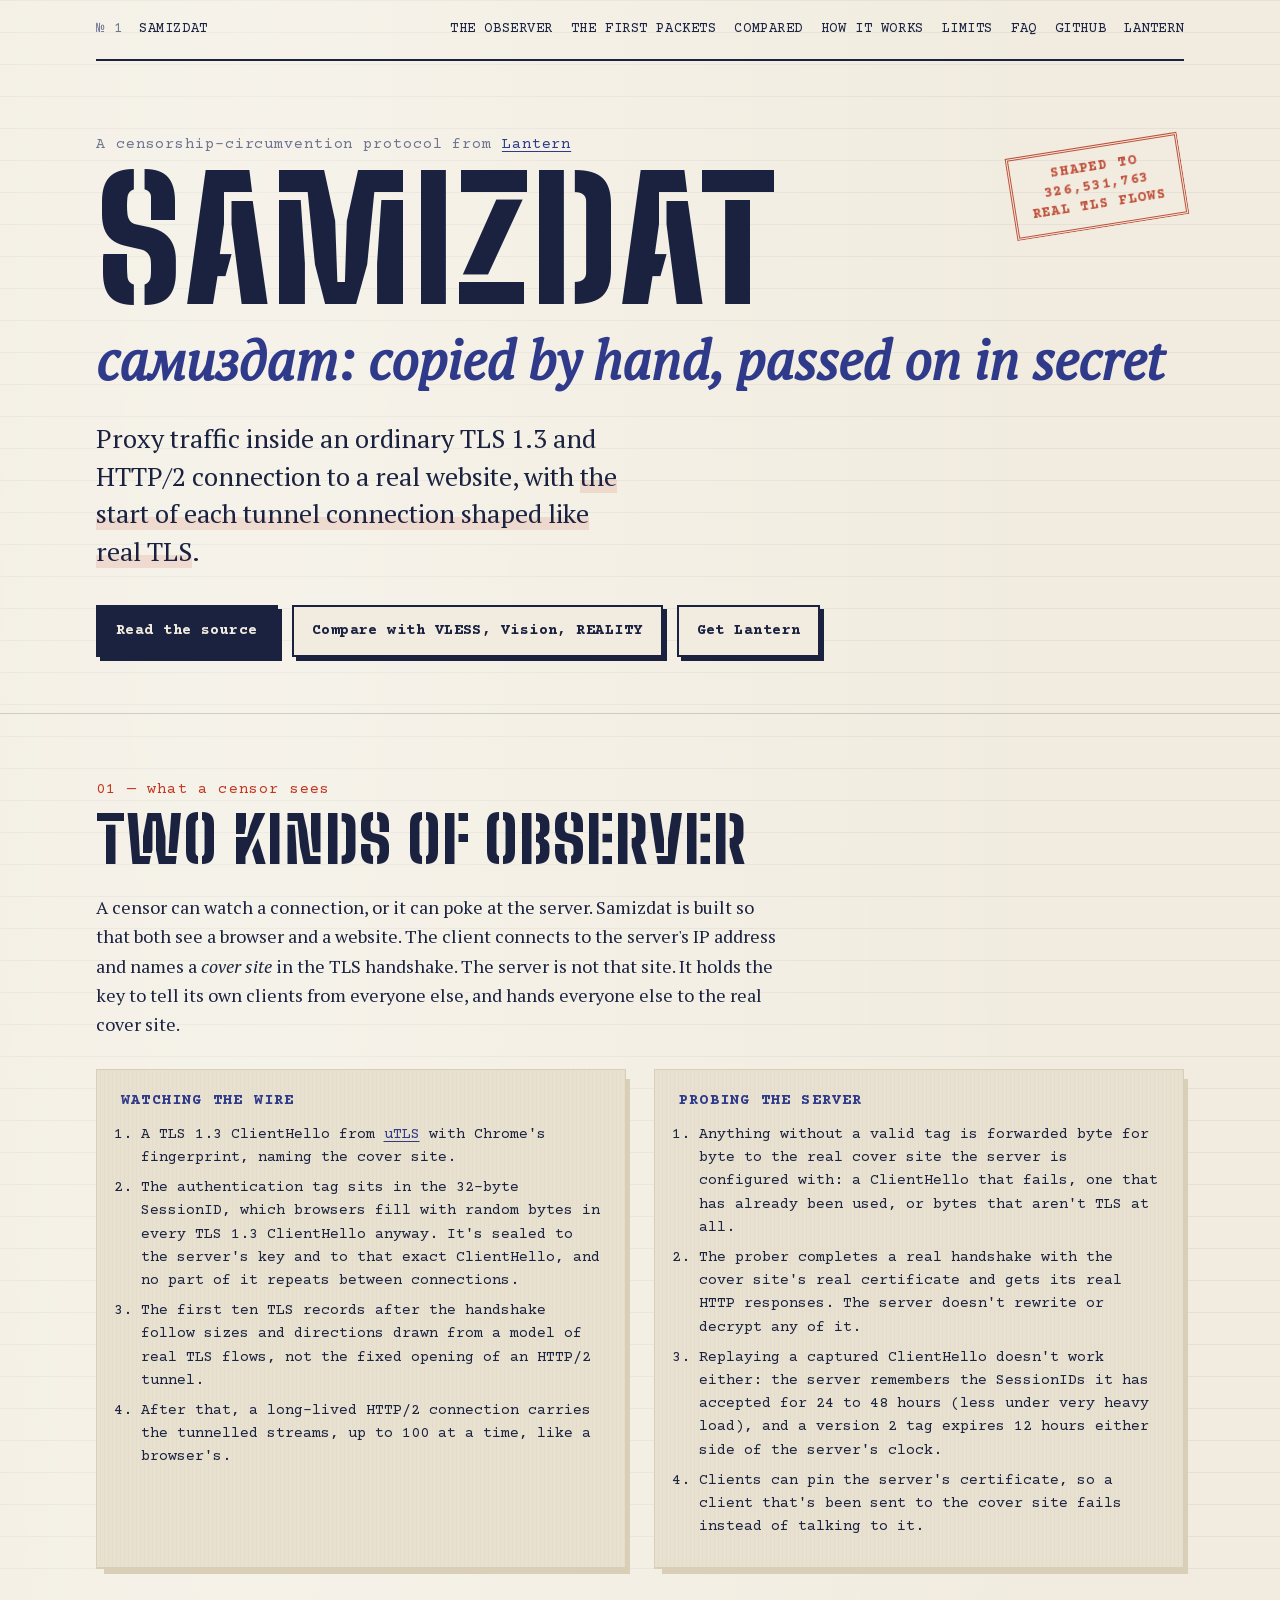
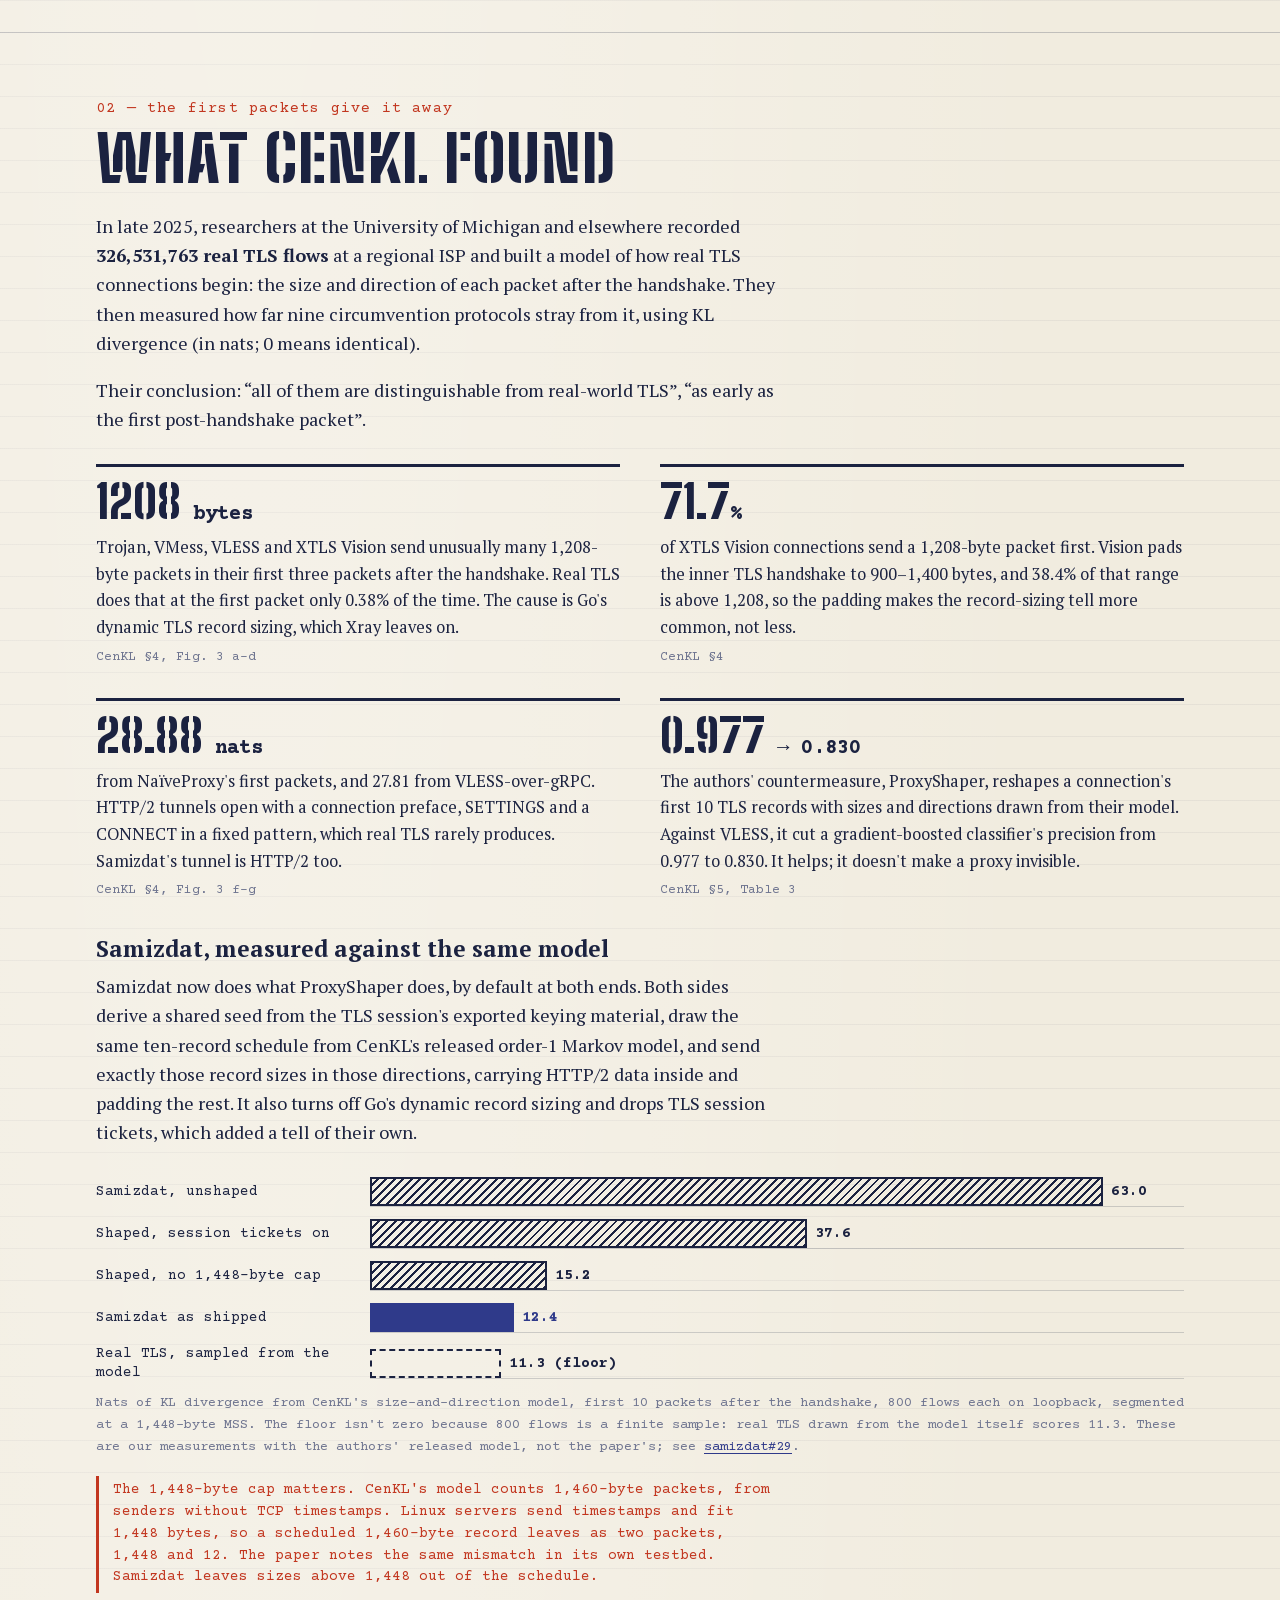
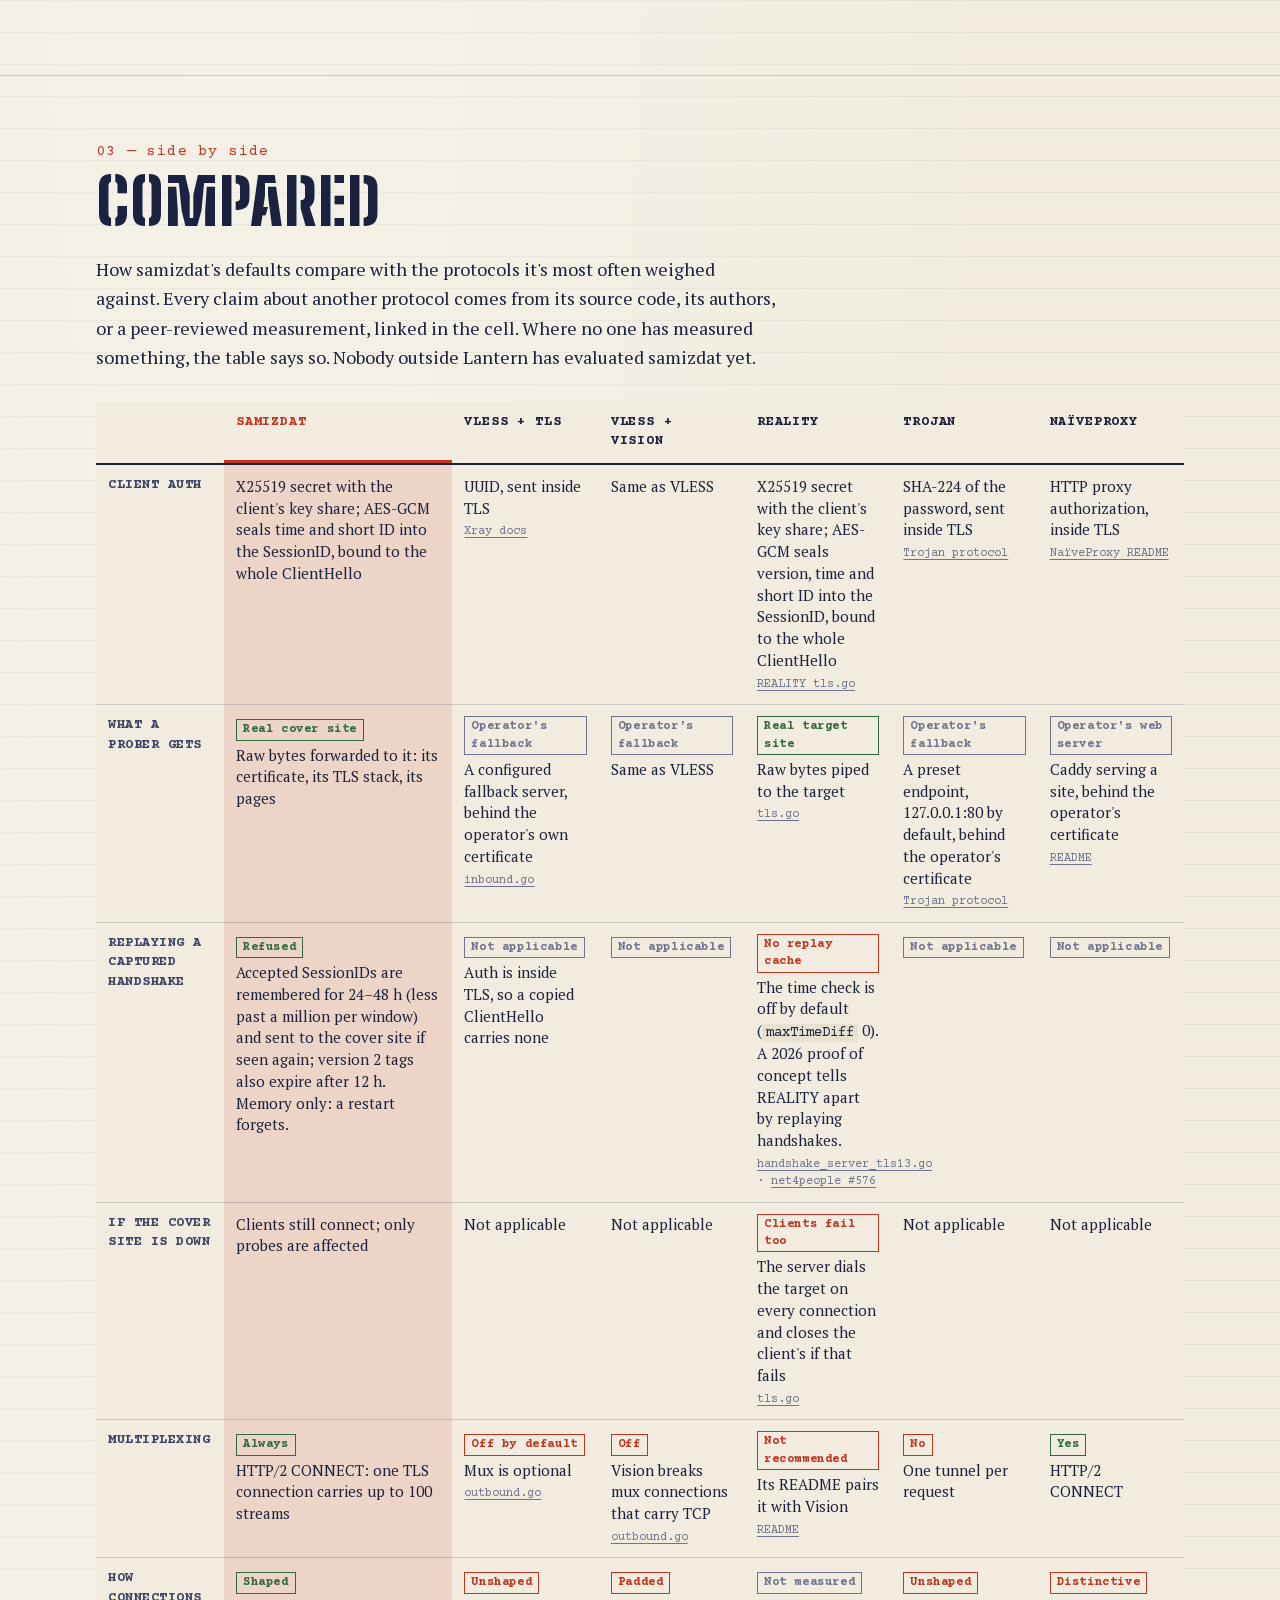
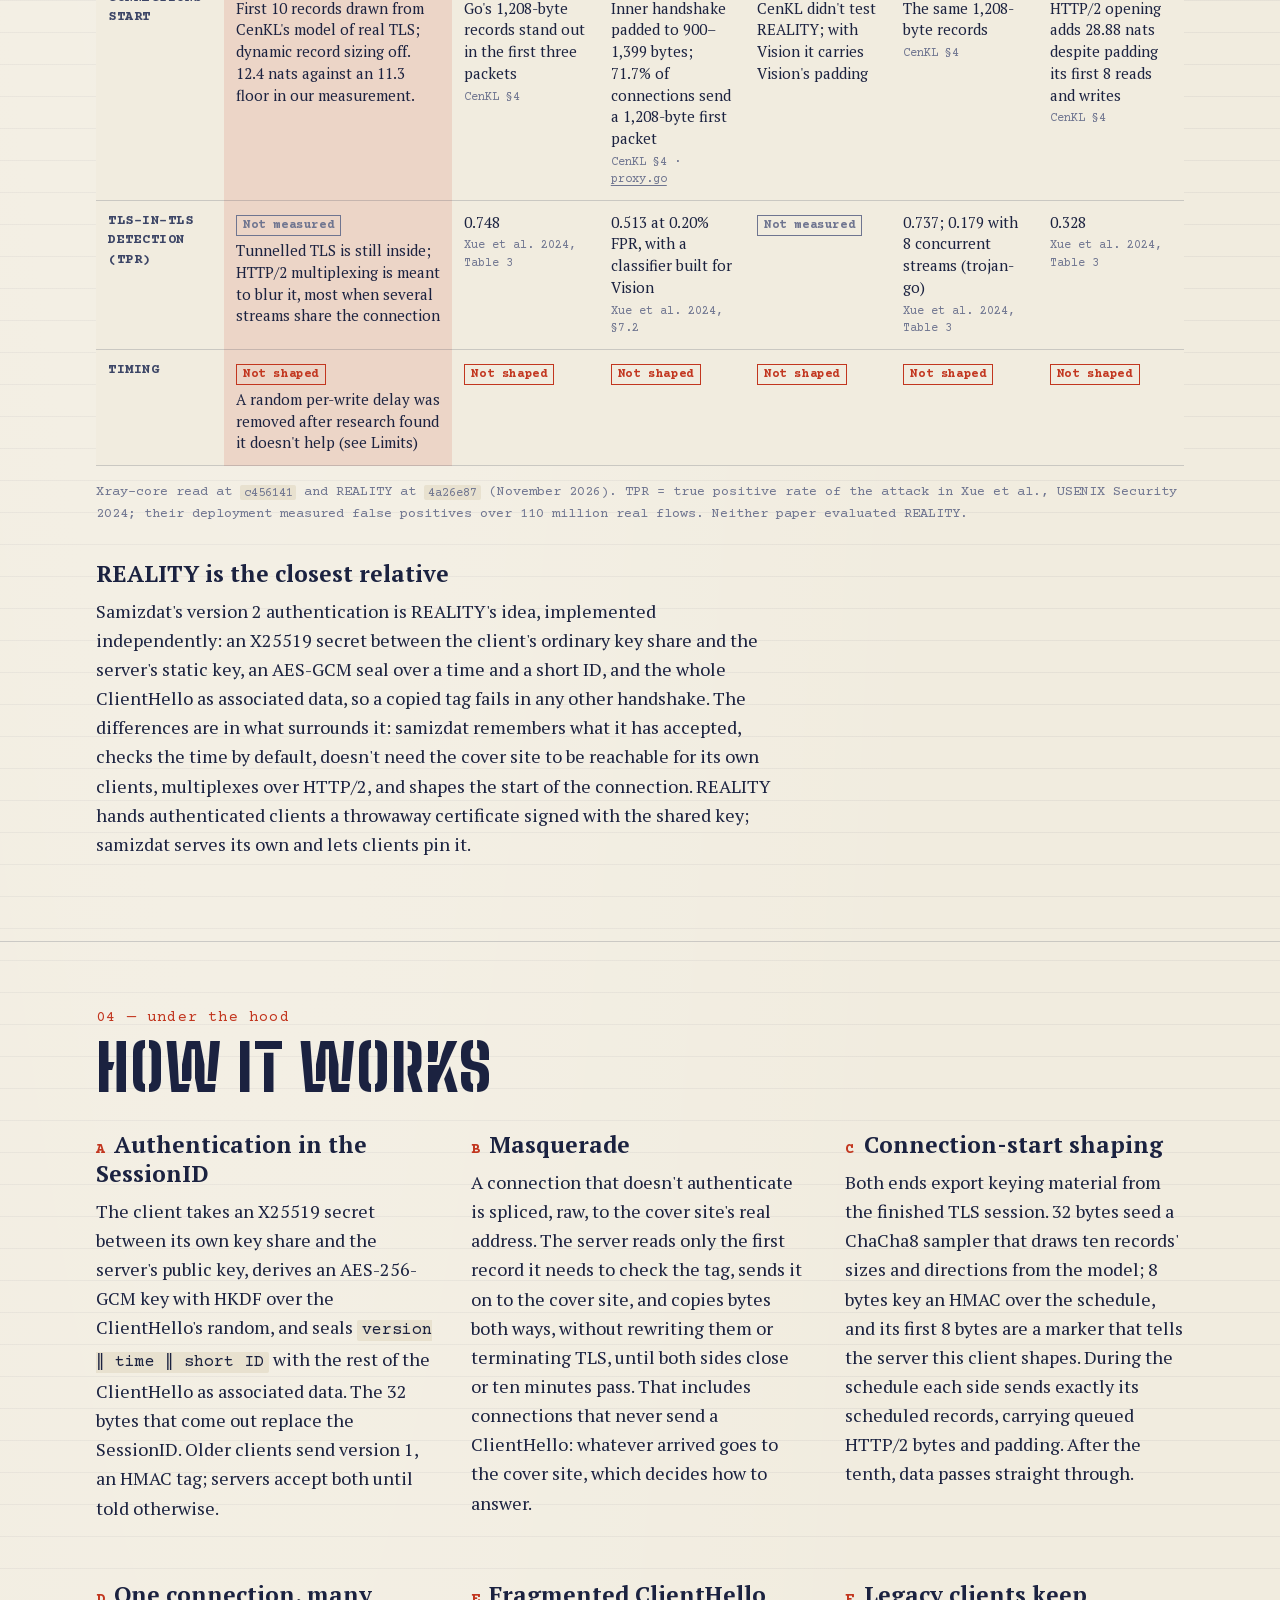
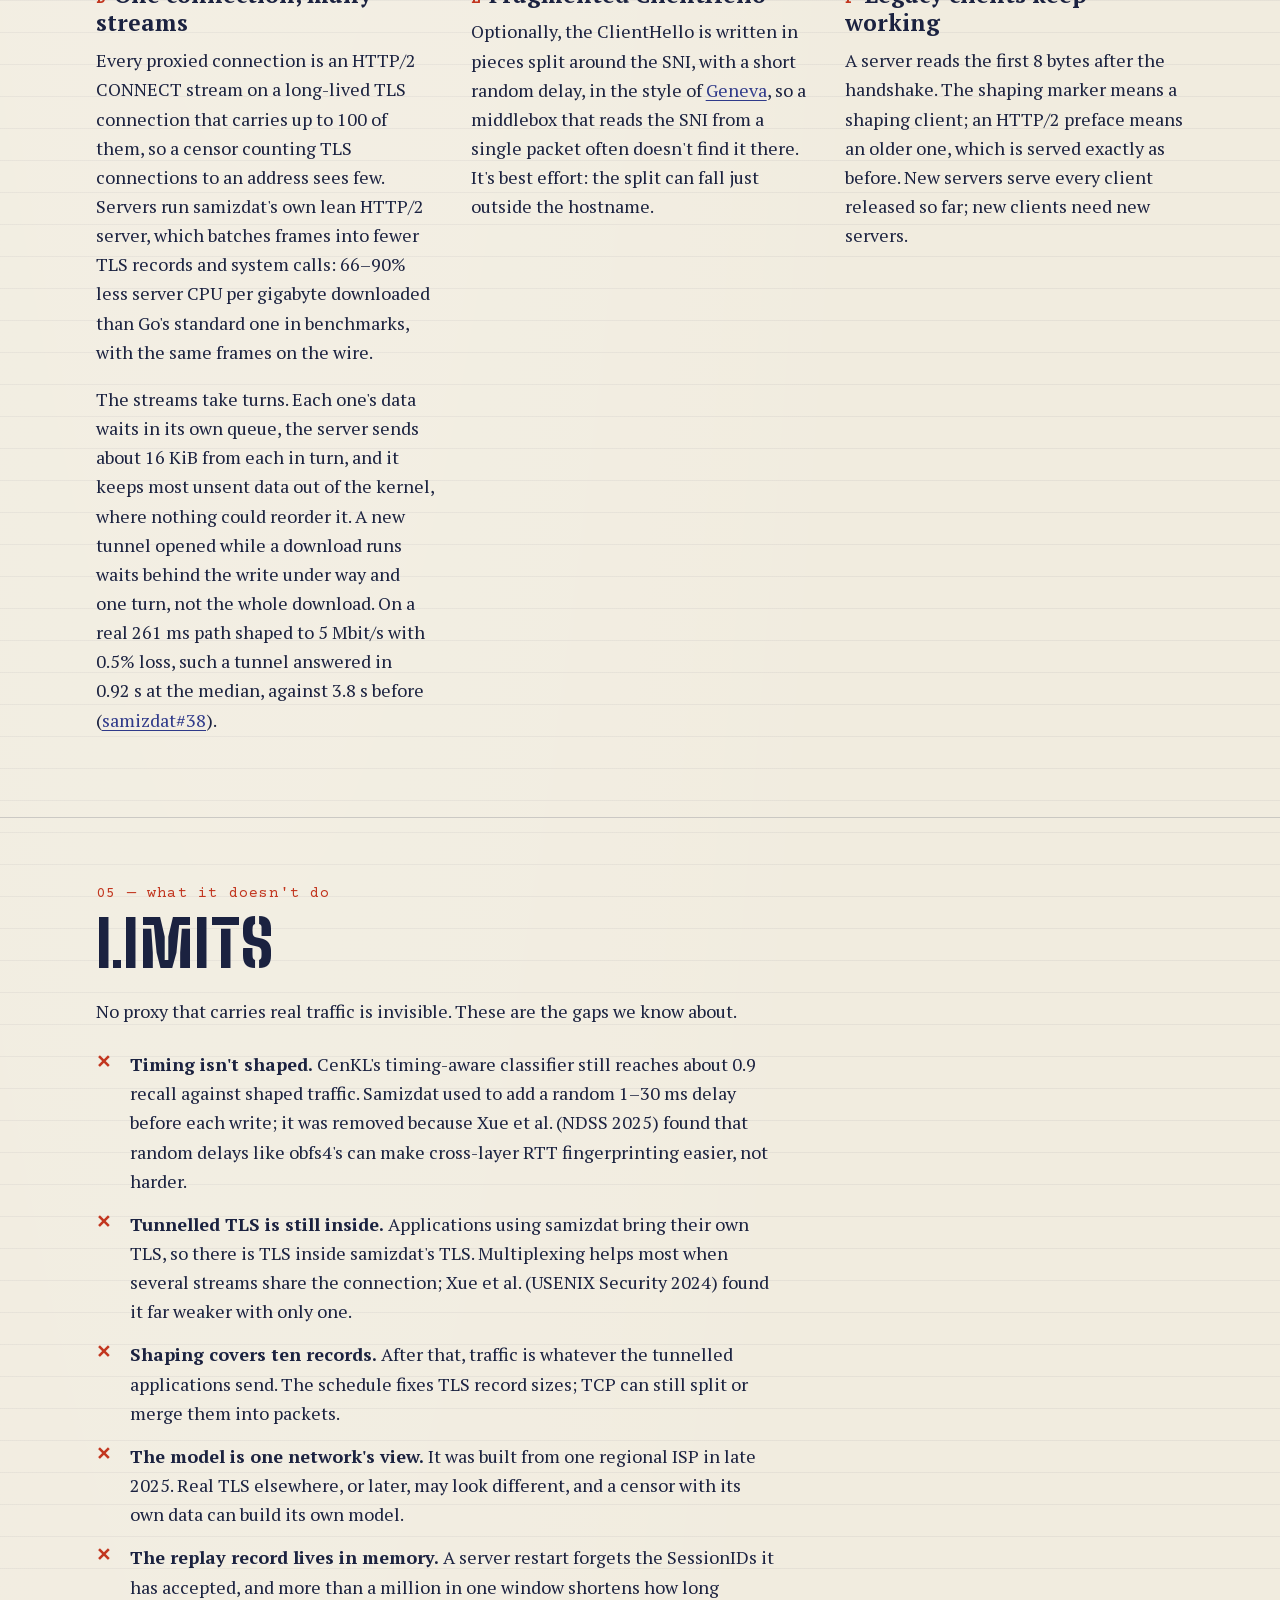
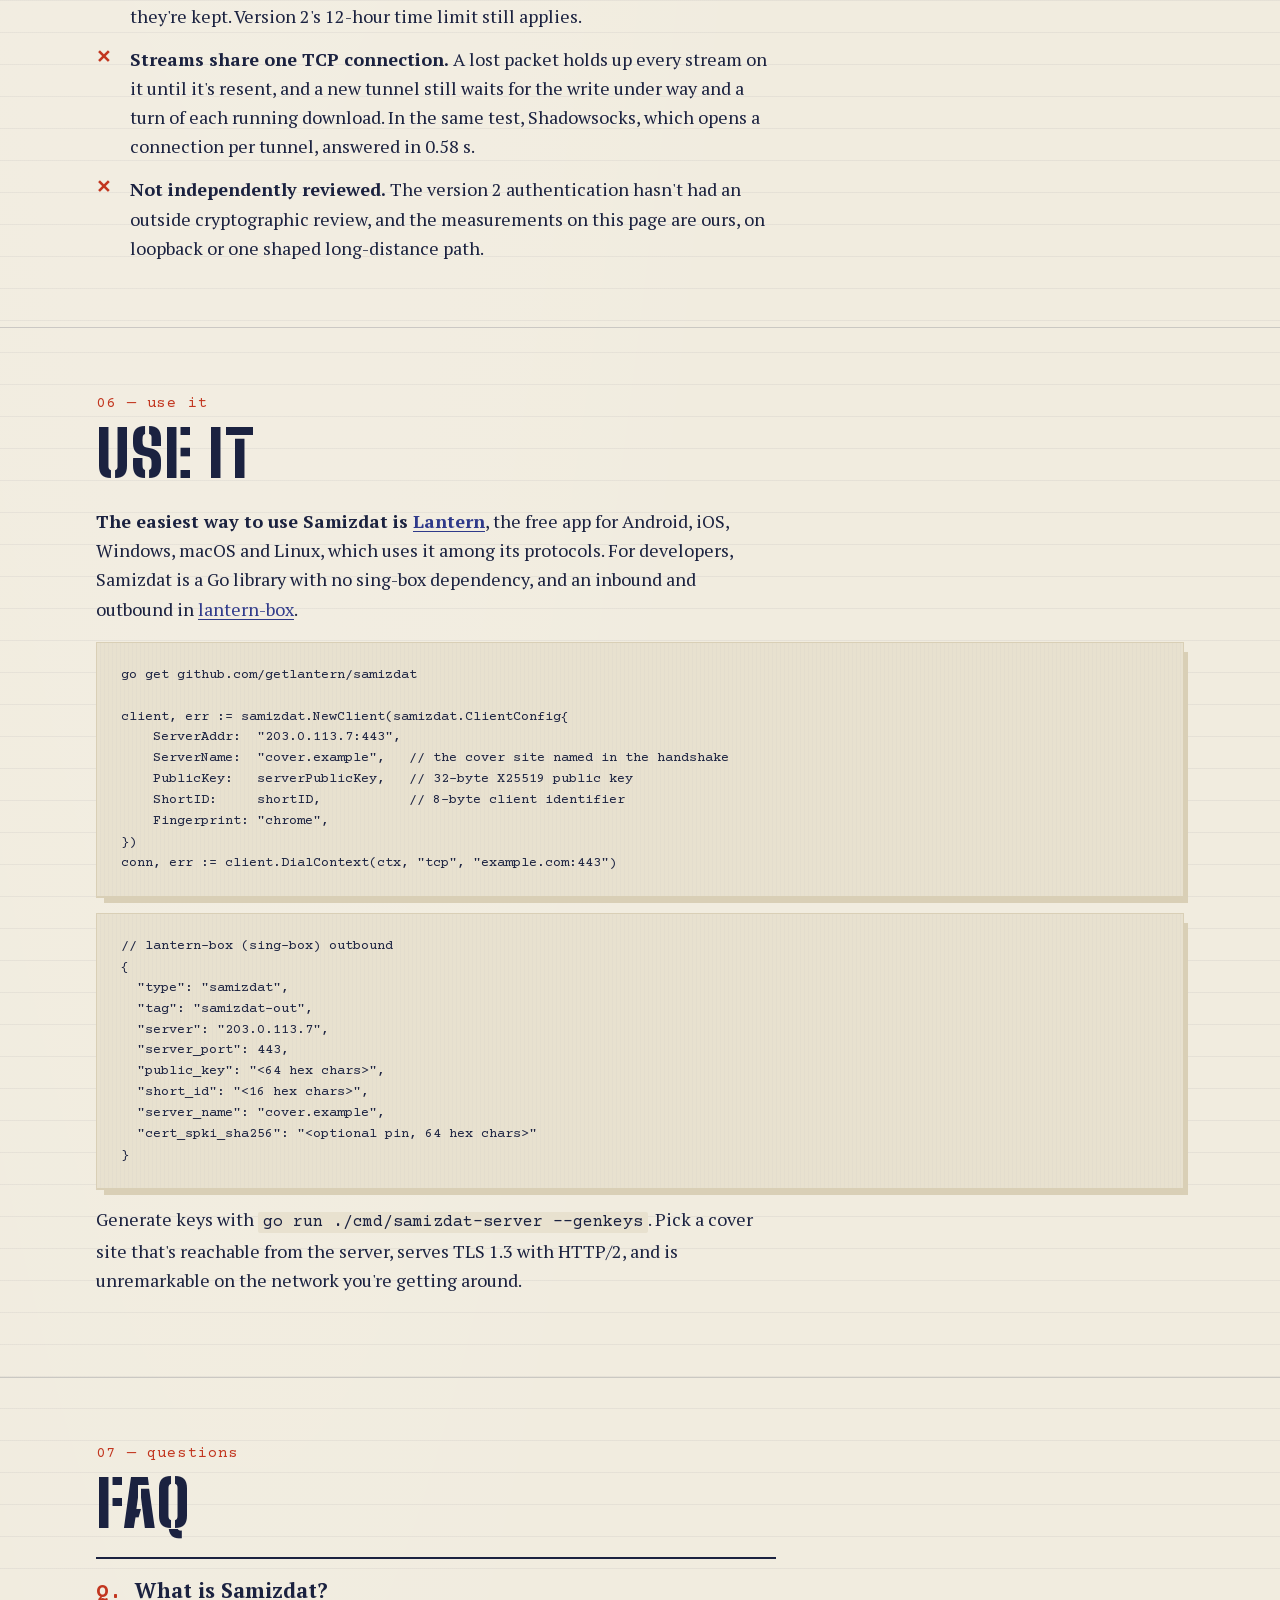
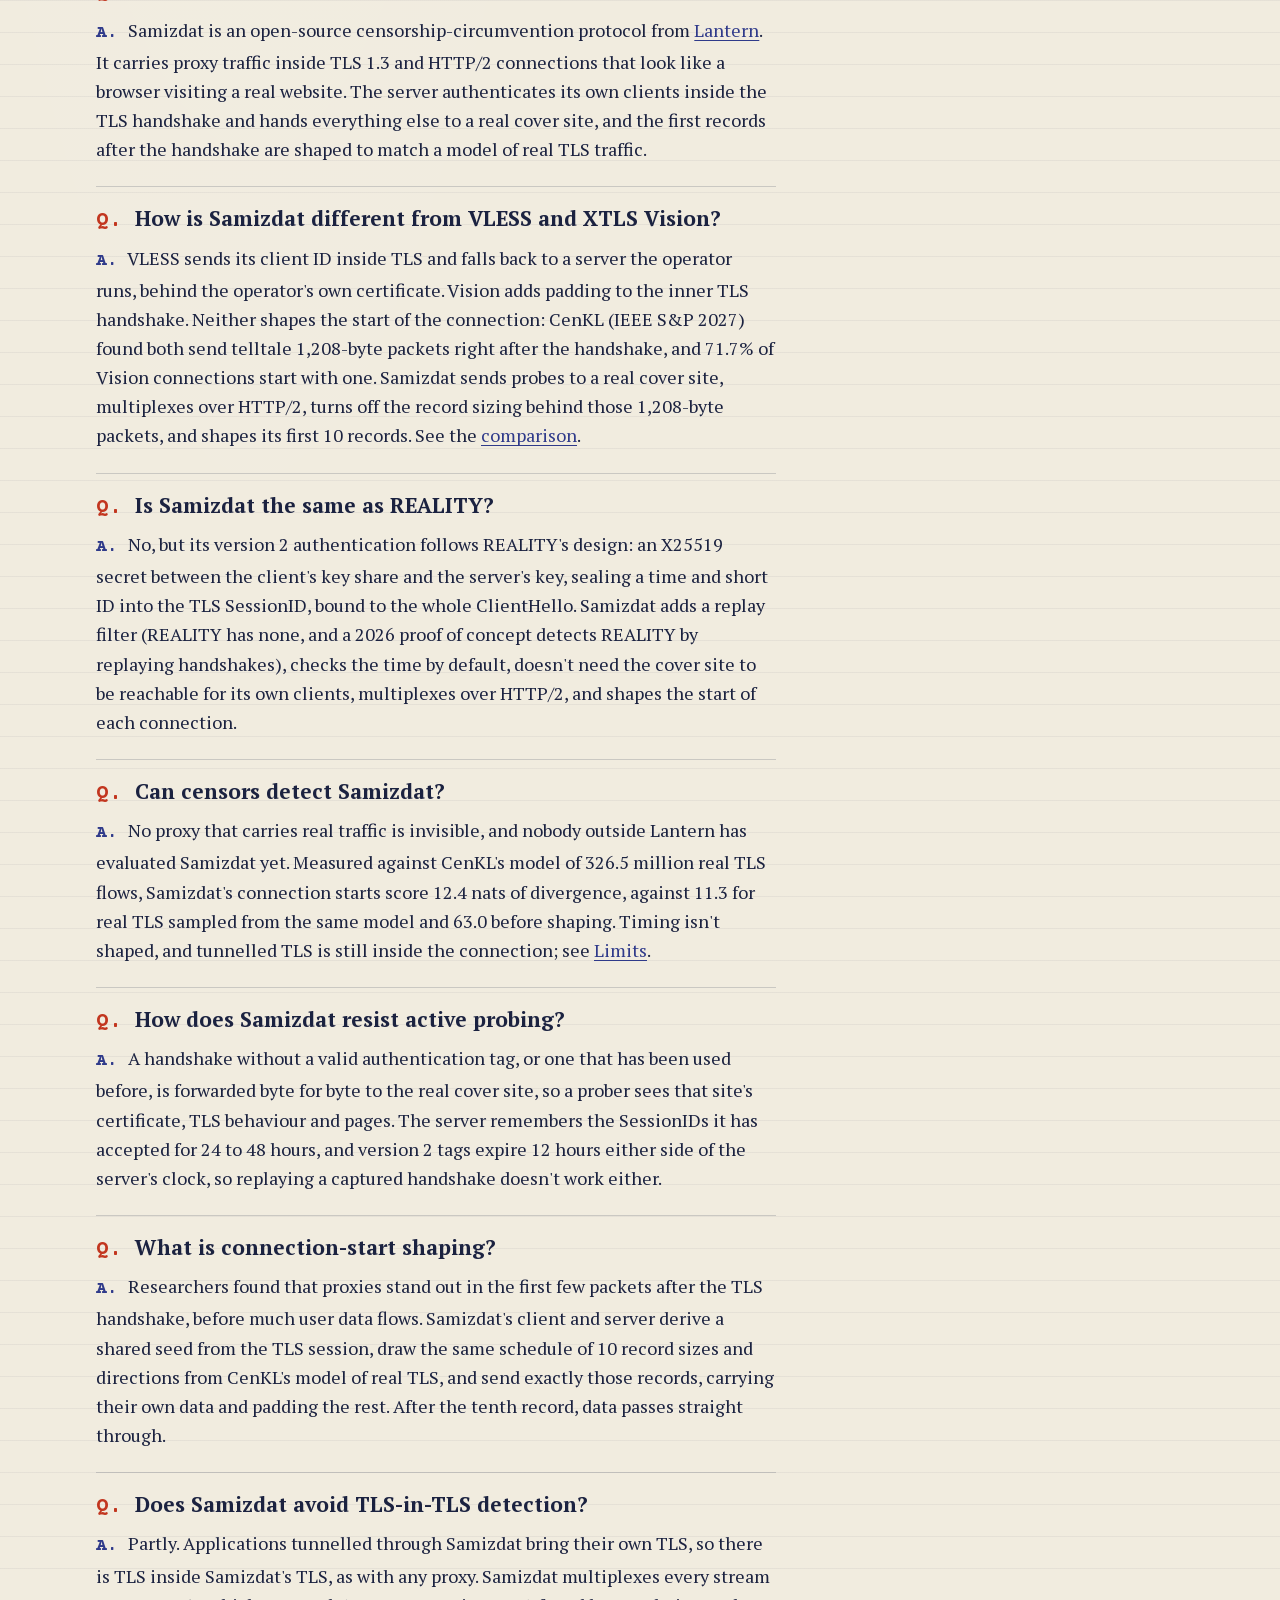
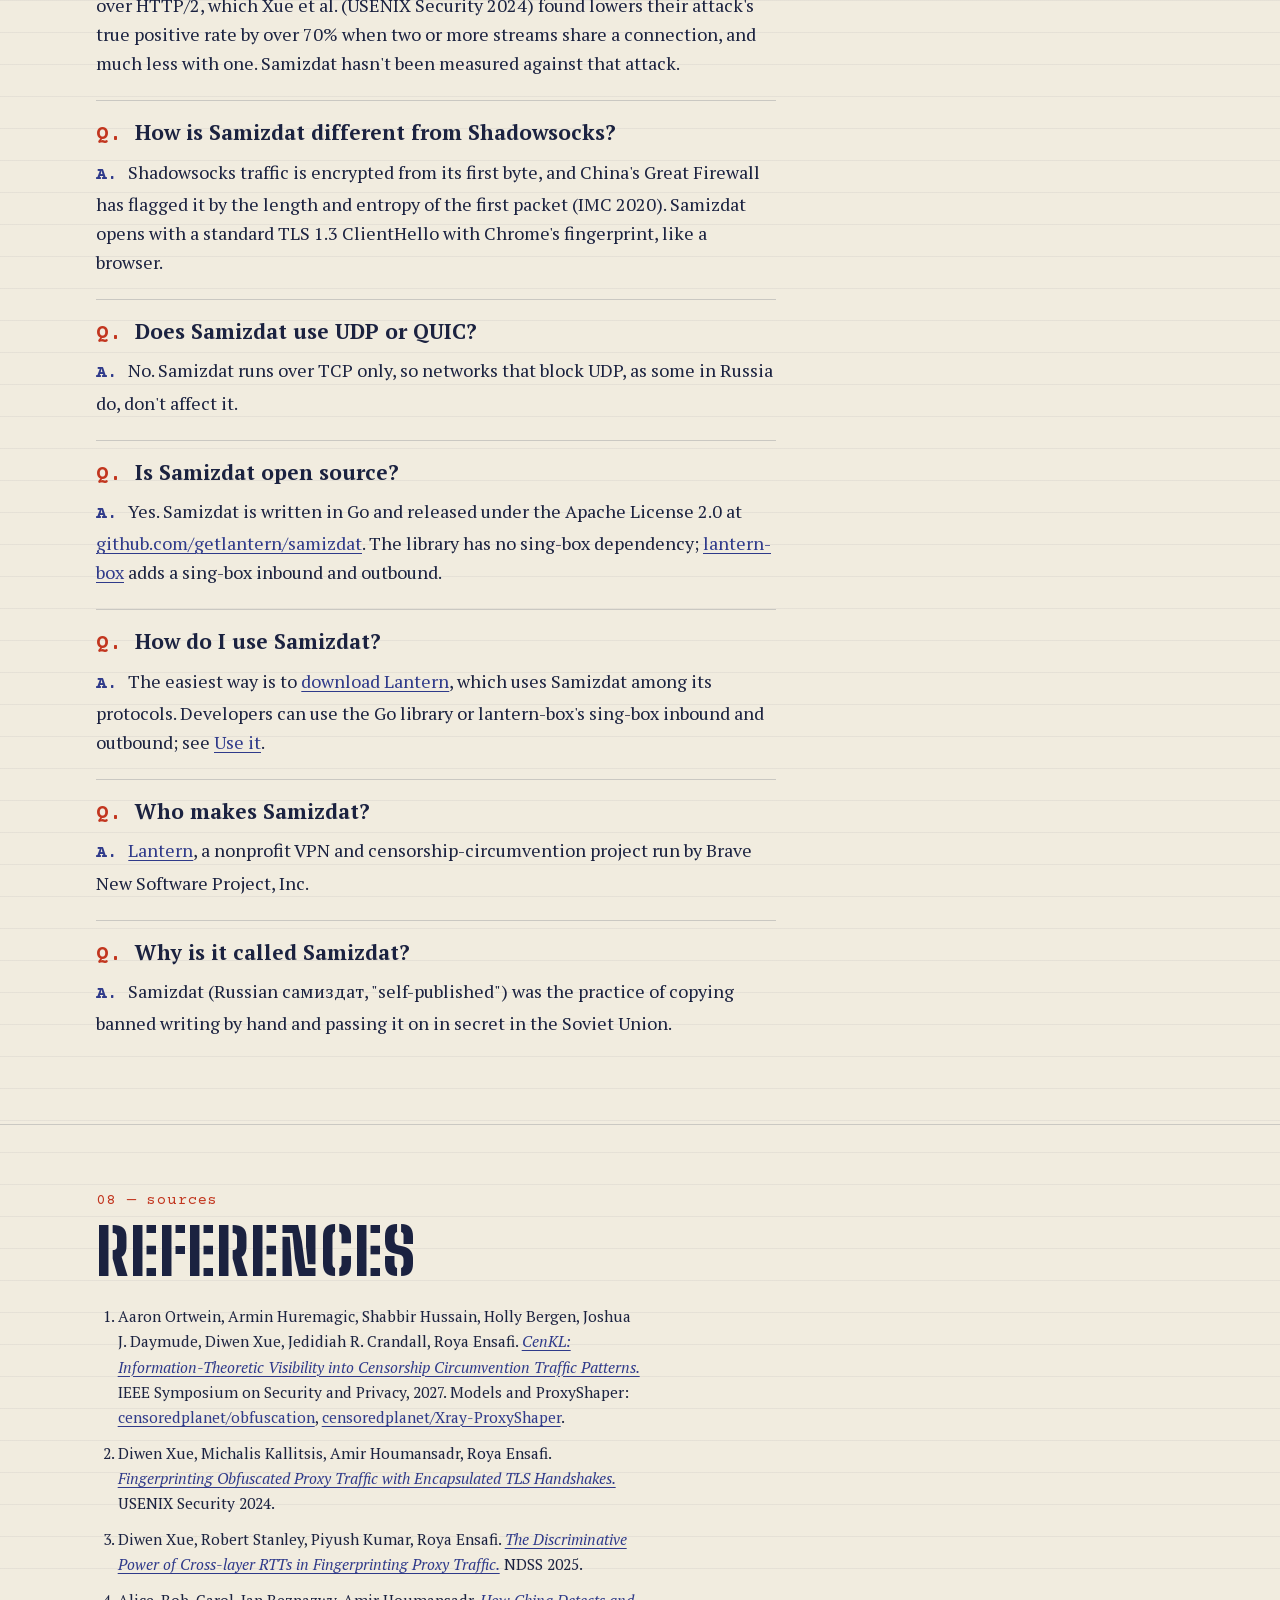
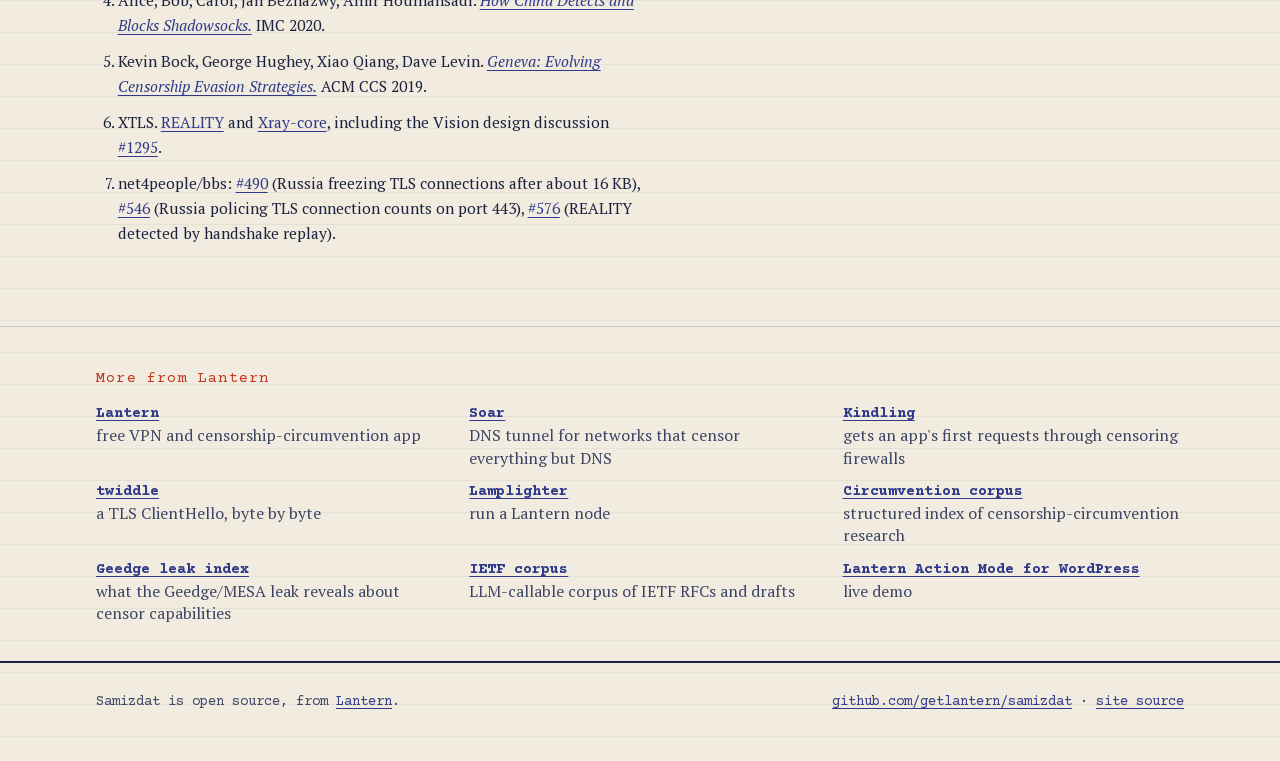
==== commit bce5baf8: "Qualify the turn: about 16 KiB, plus the write under way Co-Authored-By: Claude Opus 5.5 <noreply@an" ====
--- a/index.html
+++ b/index.html
@@ -666,7 +666,7 @@
       <div>
         <h3><span class="num">D</span>One connection, many streams</h3>
         <p>Every proxied connection is an HTTP/2 CONNECT stream on a long-lived TLS connection that carries up to 100 of them, so a censor counting TLS connections to an address sees few. Servers run samizdat's own lean HTTP/2 server, which batches frames into fewer TLS records and system calls: 66–90% less server CPU per gigabyte downloaded than Go's standard one in benchmarks, with the same frames on the wire.</p>
-        <p>The streams take turns. Each one's data waits in its own queue, the server sends up to 16&nbsp;KiB from each in turn, and it keeps unsent data out of the kernel, where nothing could reorder it. A new tunnel opened while a download runs waits behind one turn, not the whole download. On a real 261&nbsp;ms path shaped to 5&nbsp;Mbit/s with 0.5% loss, such a tunnel answered in 0.92&nbsp;s at the median, against 3.8&nbsp;s before (<a href="https://github.com/getlantern/samizdat/pull/38">samizdat#38</a>).</p>
+        <p>The streams take turns. Each one's data waits in its own queue, the server sends about 16&nbsp;KiB from each in turn, and it keeps most unsent data out of the kernel, where nothing could reorder it. A new tunnel opened while a download runs waits behind the write under way and one turn, not the whole download. On a real 261&nbsp;ms path shaped to 5&nbsp;Mbit/s with 0.5% loss, such a tunnel answered in 0.92&nbsp;s at the median, against 3.8&nbsp;s before (<a href="https://github.com/getlantern/samizdat/pull/38">samizdat#38</a>).</p>
       </div>
       <div>
         <h3><span class="num">E</span>Fragmented ClientHello</h3>
@@ -692,7 +692,7 @@
         <li><strong>Shaping covers ten records.</strong> After that, traffic is whatever the tunnelled applications send. The schedule fixes TLS record sizes; TCP can still split or merge them into packets.</li>
         <li><strong>The model is one network's view.</strong> It was built from one regional ISP in late 2025. Real TLS elsewhere, or later, may look different, and a censor with its own data can build its own model.</li>
         <li><strong>The replay record lives in memory.</strong> A server restart forgets the SessionIDs it has accepted, and more than a million in one window shortens how long they're kept. Version 2's 12-hour time limit still applies.</li>
-        <li><strong>Streams share one TCP connection.</strong> A lost packet holds up every stream on it until it's resent, and a new tunnel still waits a turn behind each running download. In the same test, Shadowsocks, which opens a connection per tunnel, answered in 0.58&nbsp;s.</li>
+        <li><strong>Streams share one TCP connection.</strong> A lost packet holds up every stream on it until it's resent, and a new tunnel still waits for the write under way and a turn of each running download. In the same test, Shadowsocks, which opens a connection per tunnel, answered in 0.58&nbsp;s.</li>
         <li><strong>Not independently reviewed.</strong> The version 2 authentication hasn't had an outside cryptographic review, and the measurements on this page are ours, on loopback or one shaped long-distance path.</li>
       </ul>
     </div>
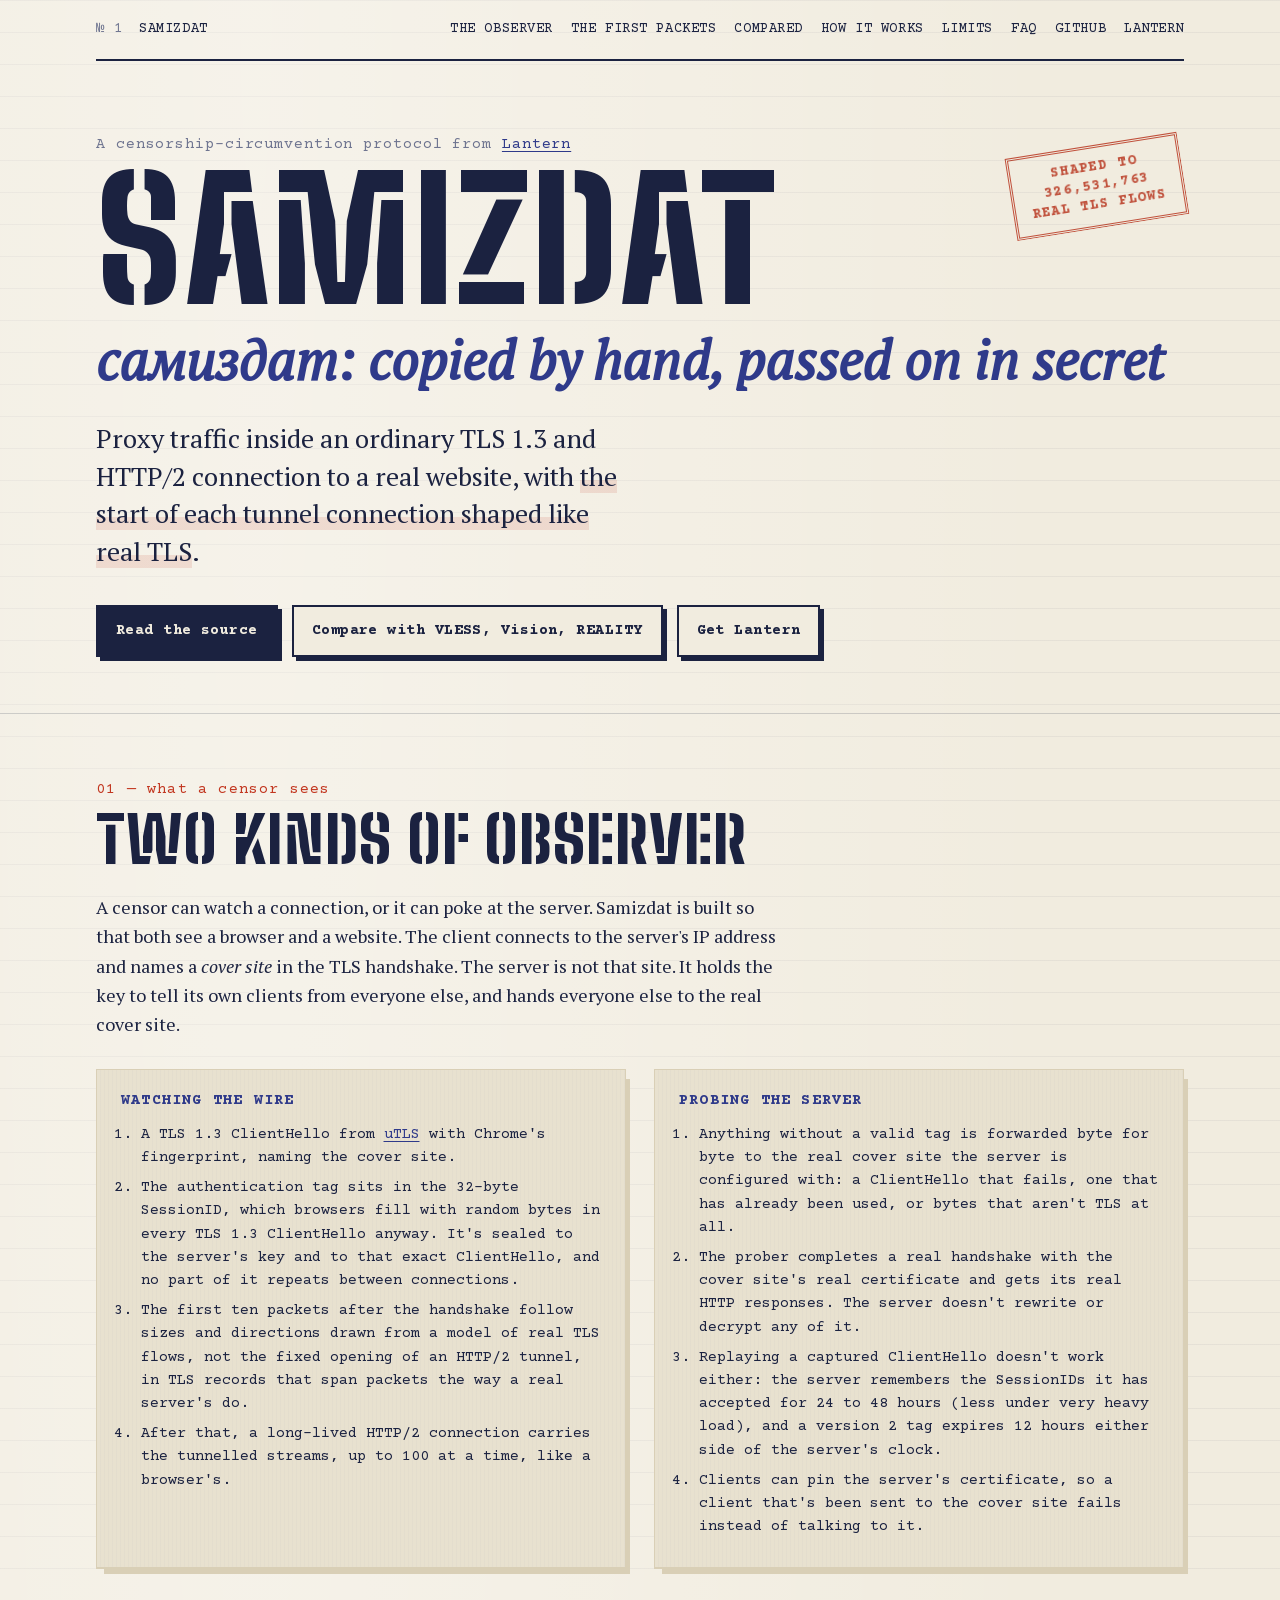
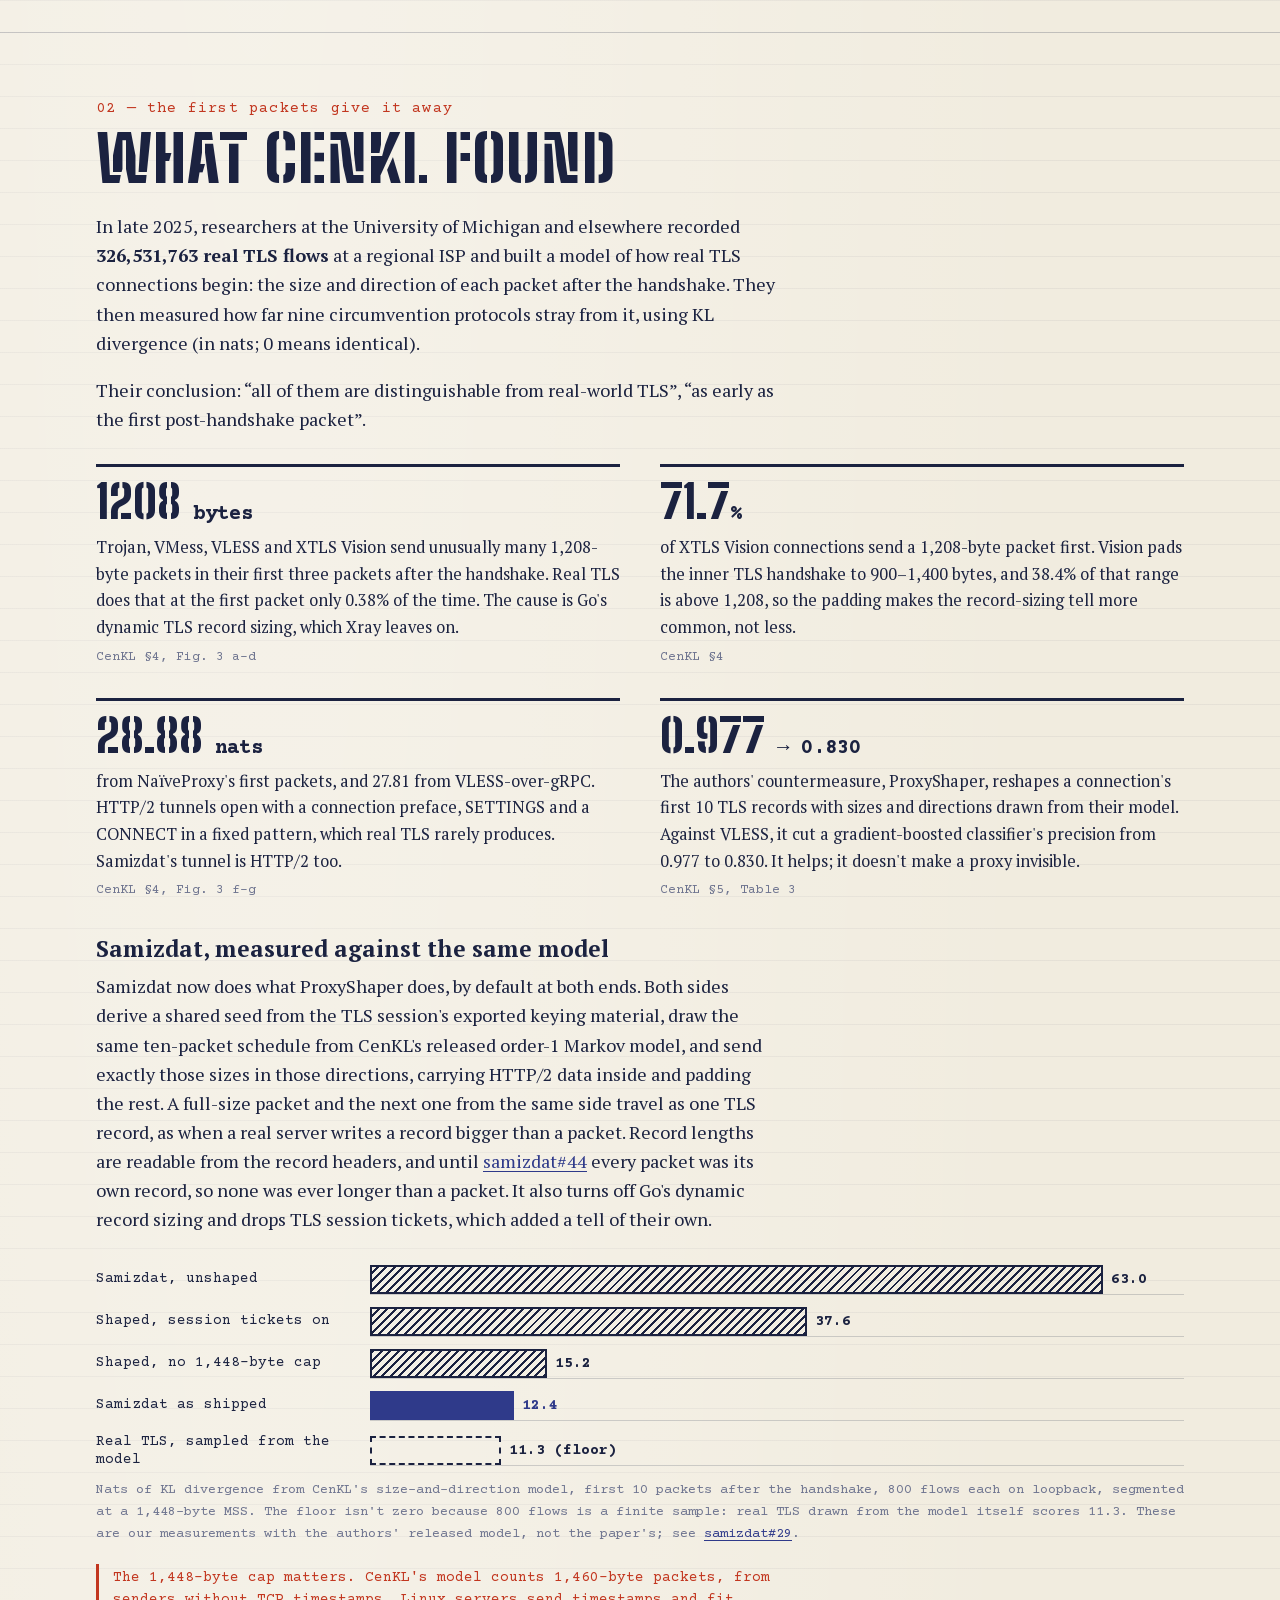
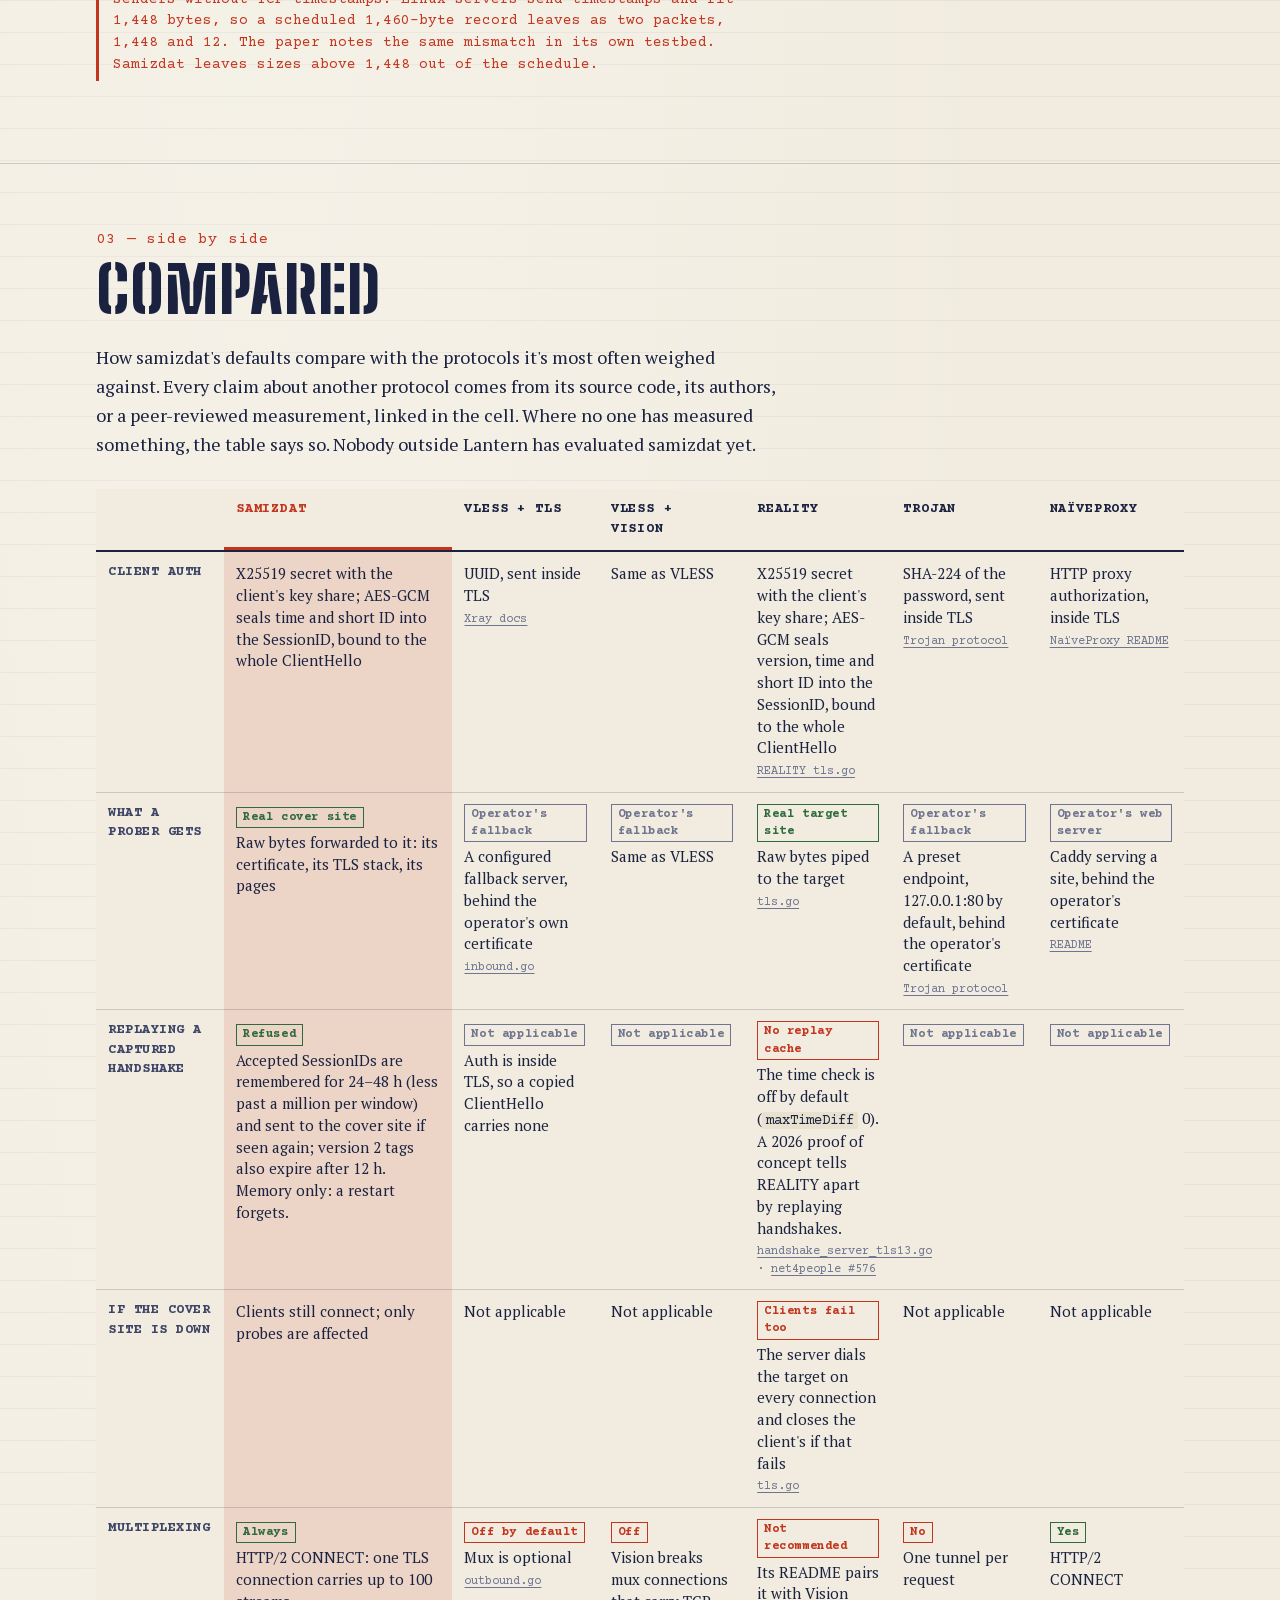
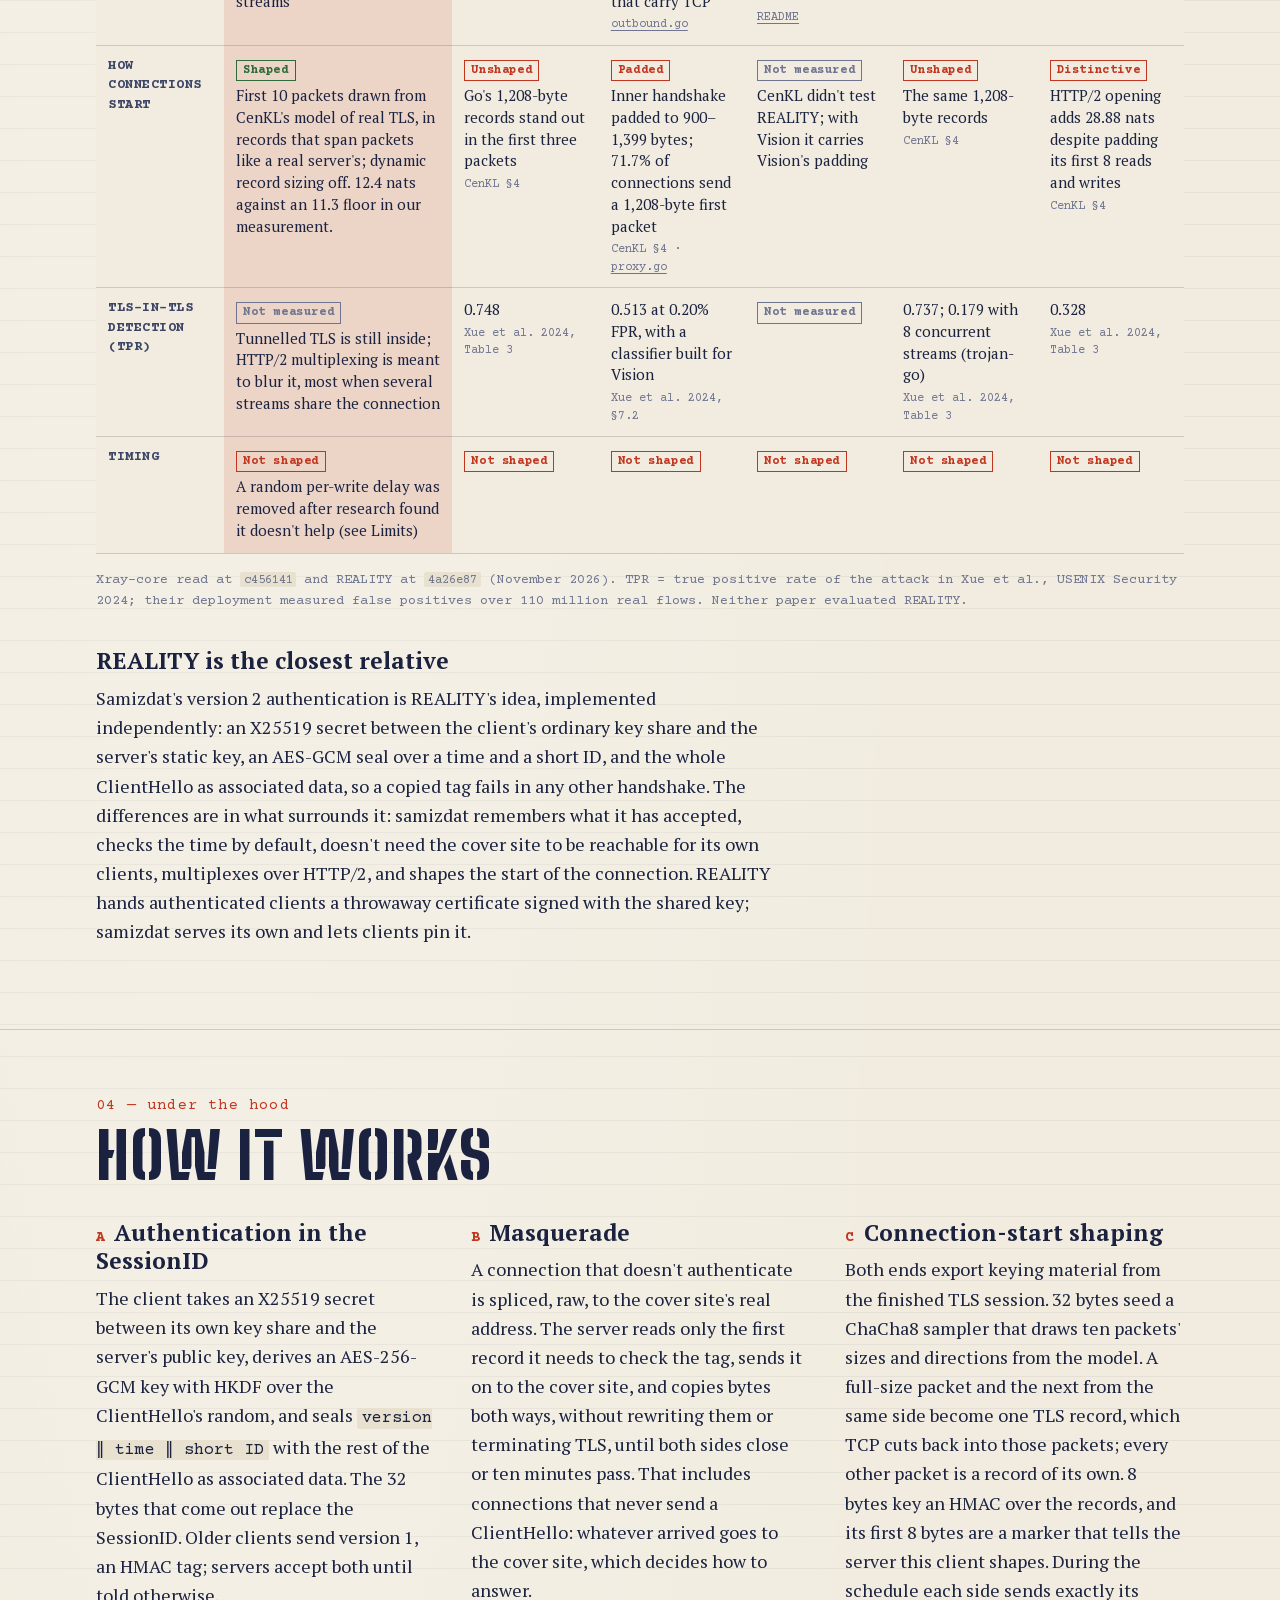
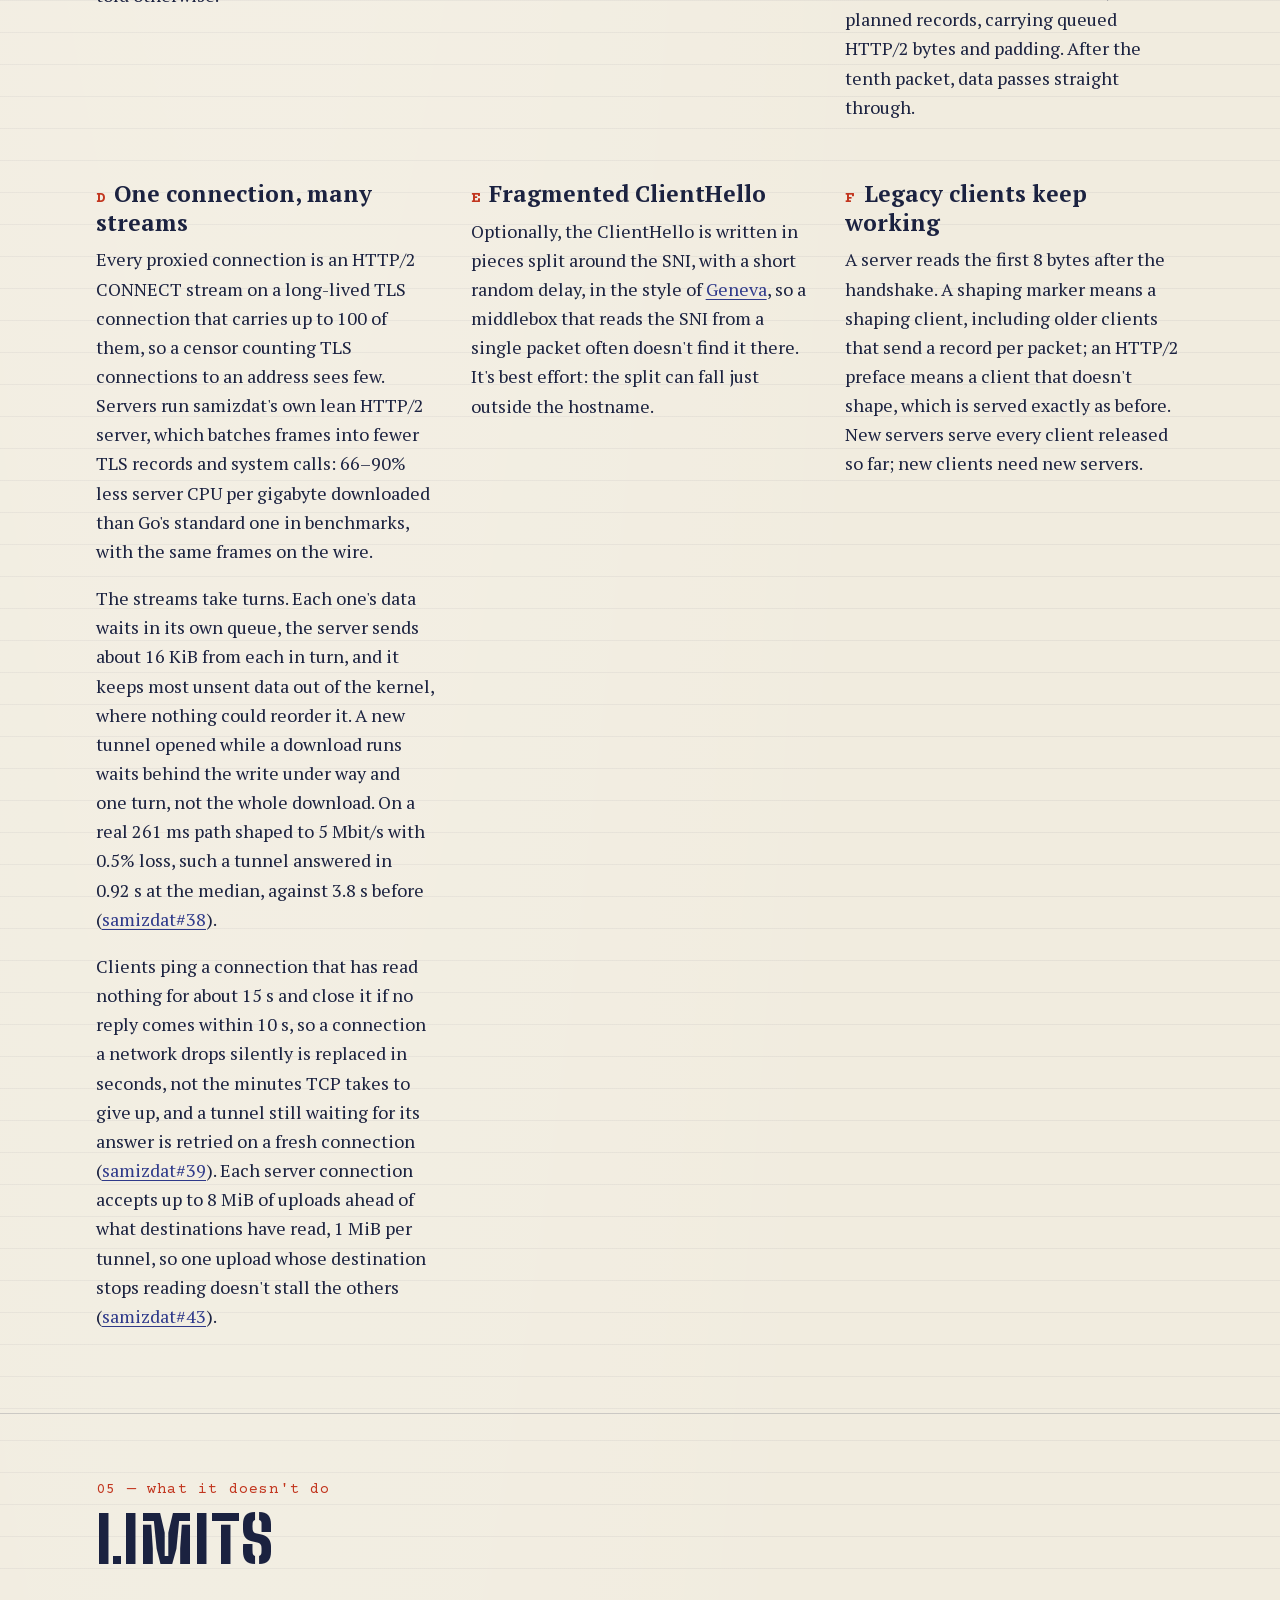
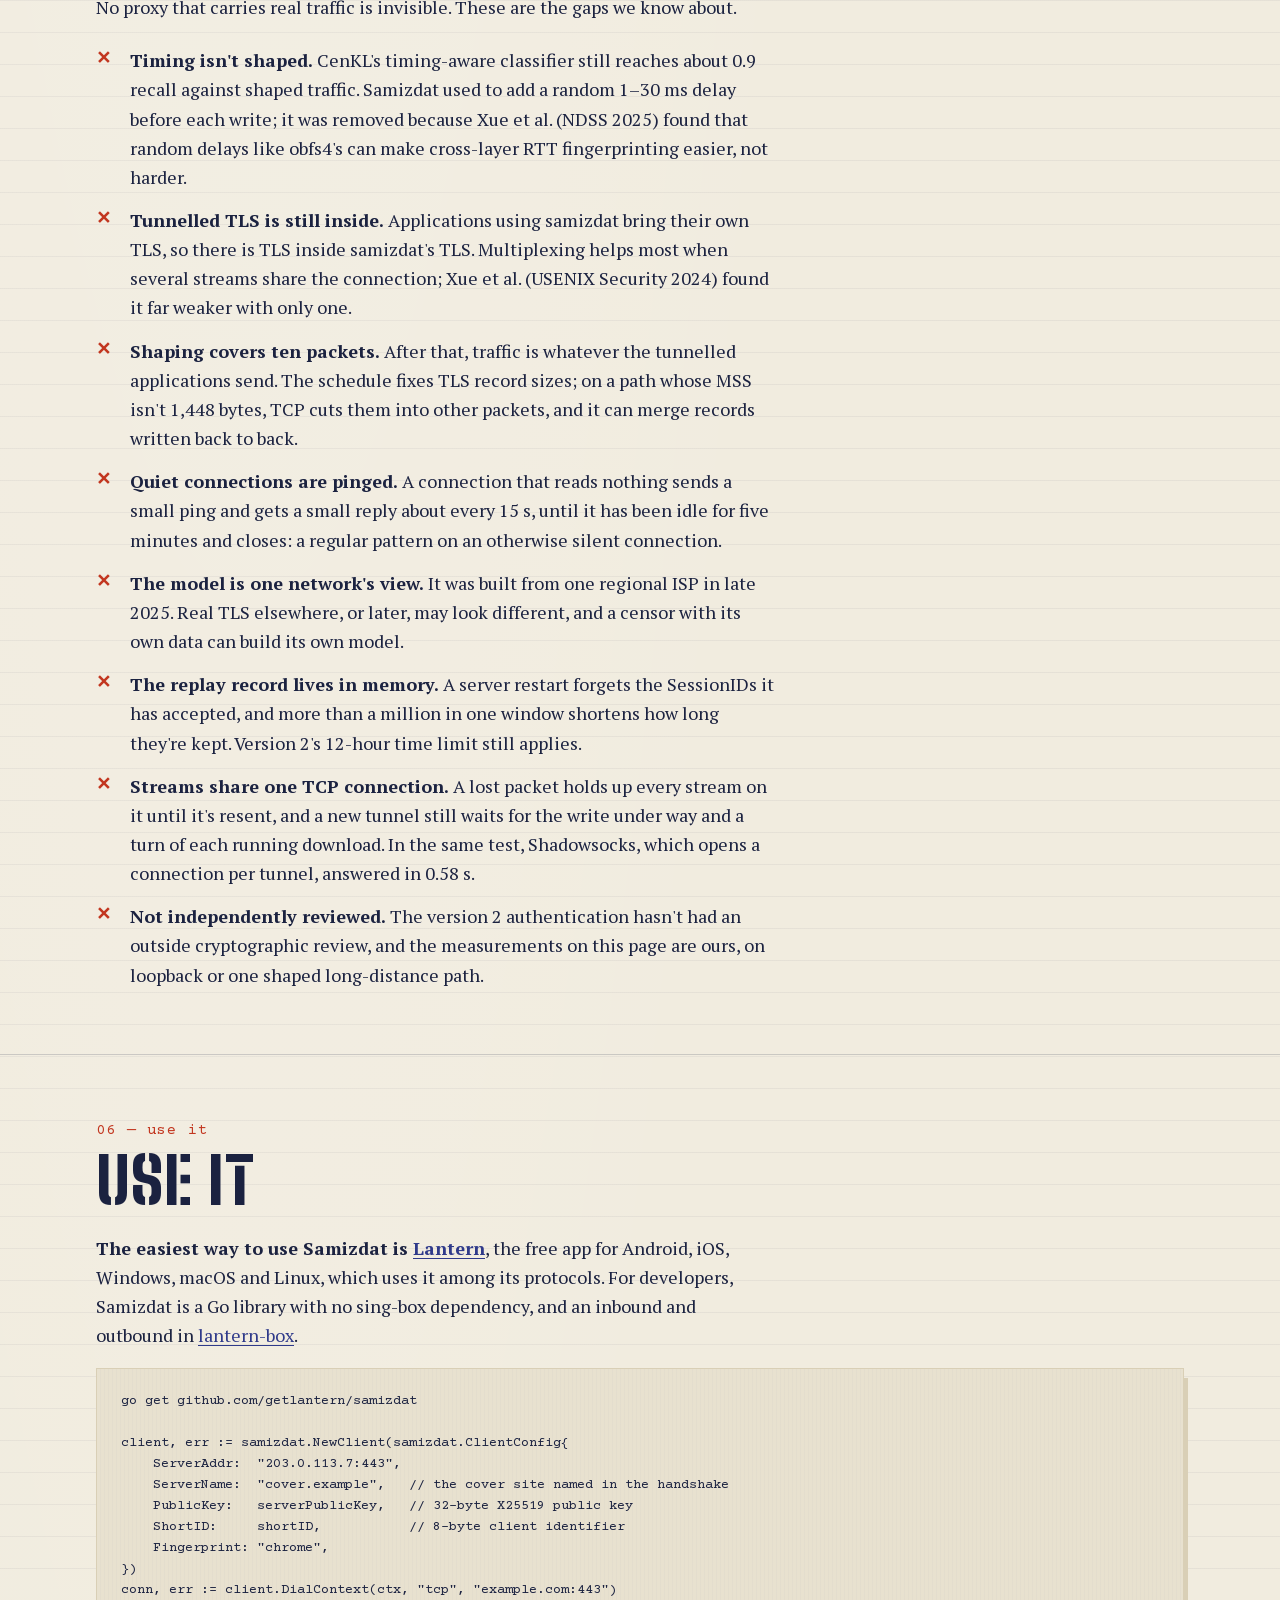
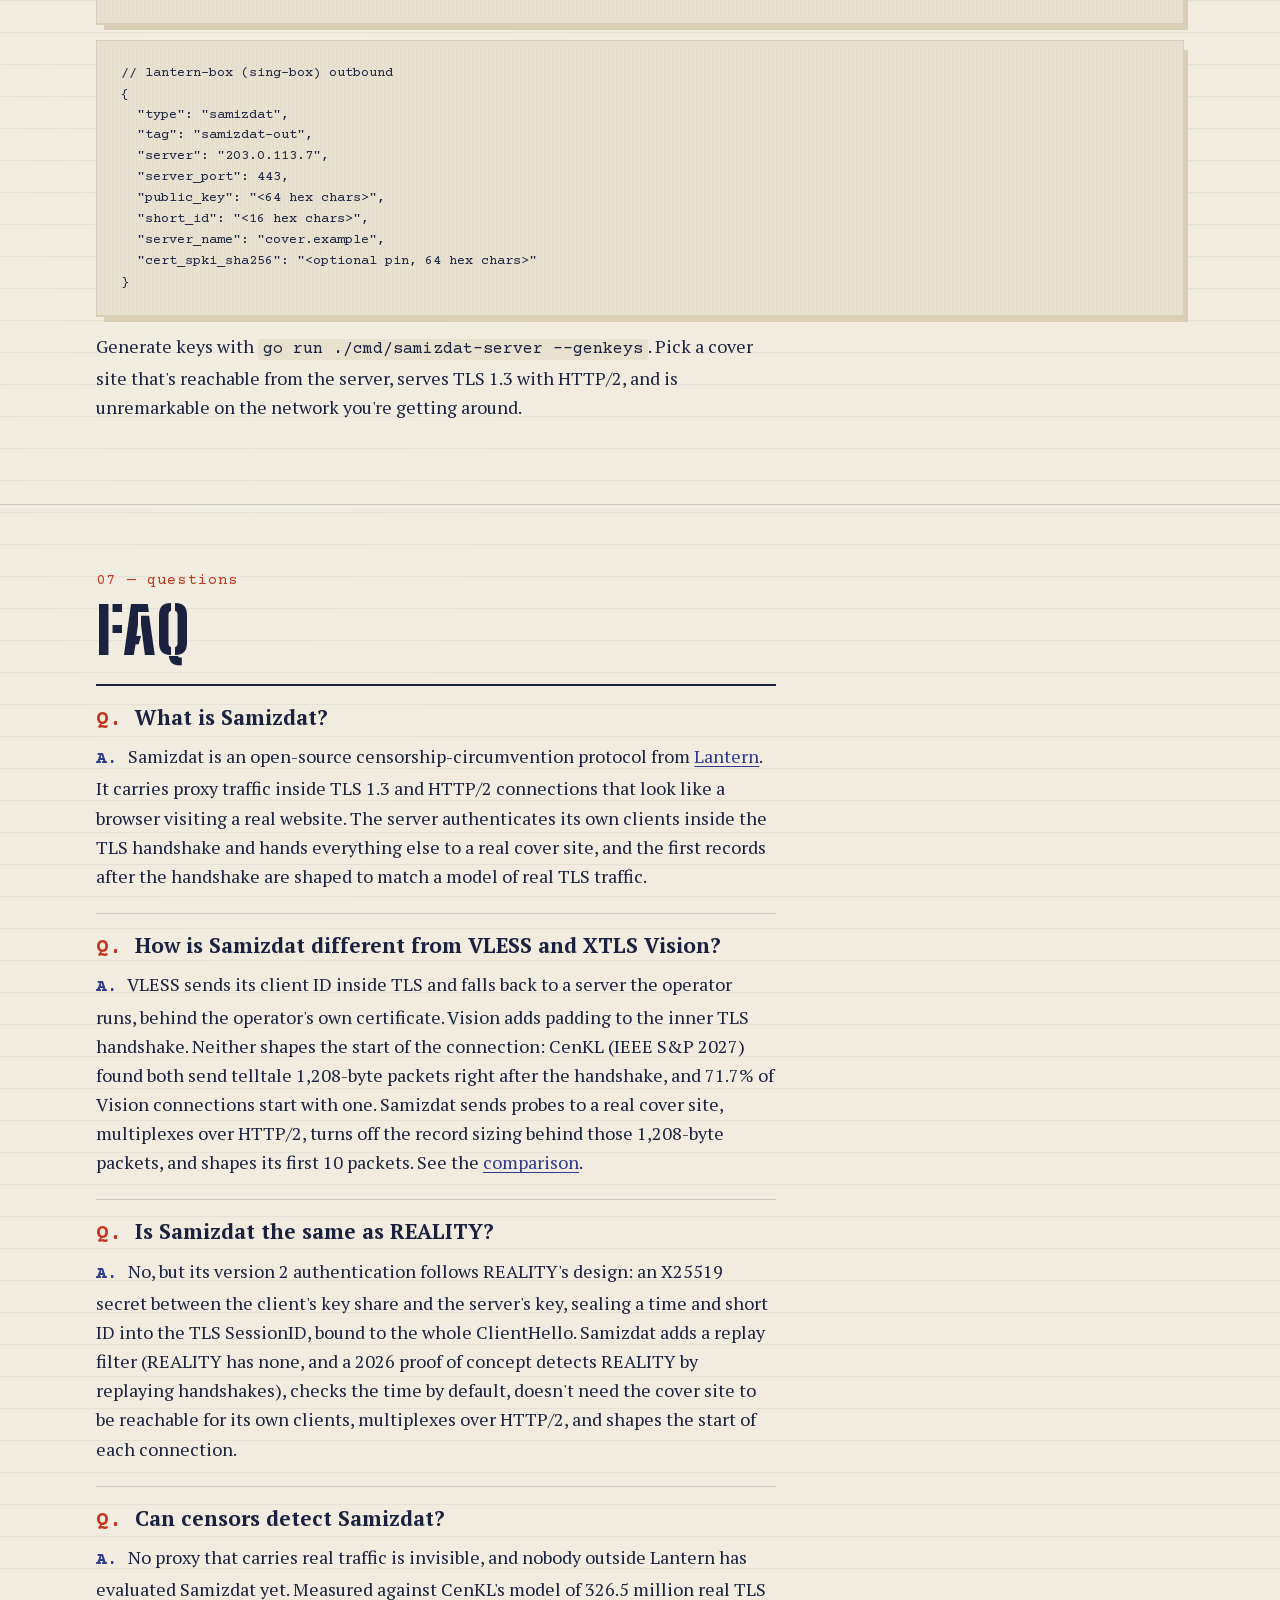
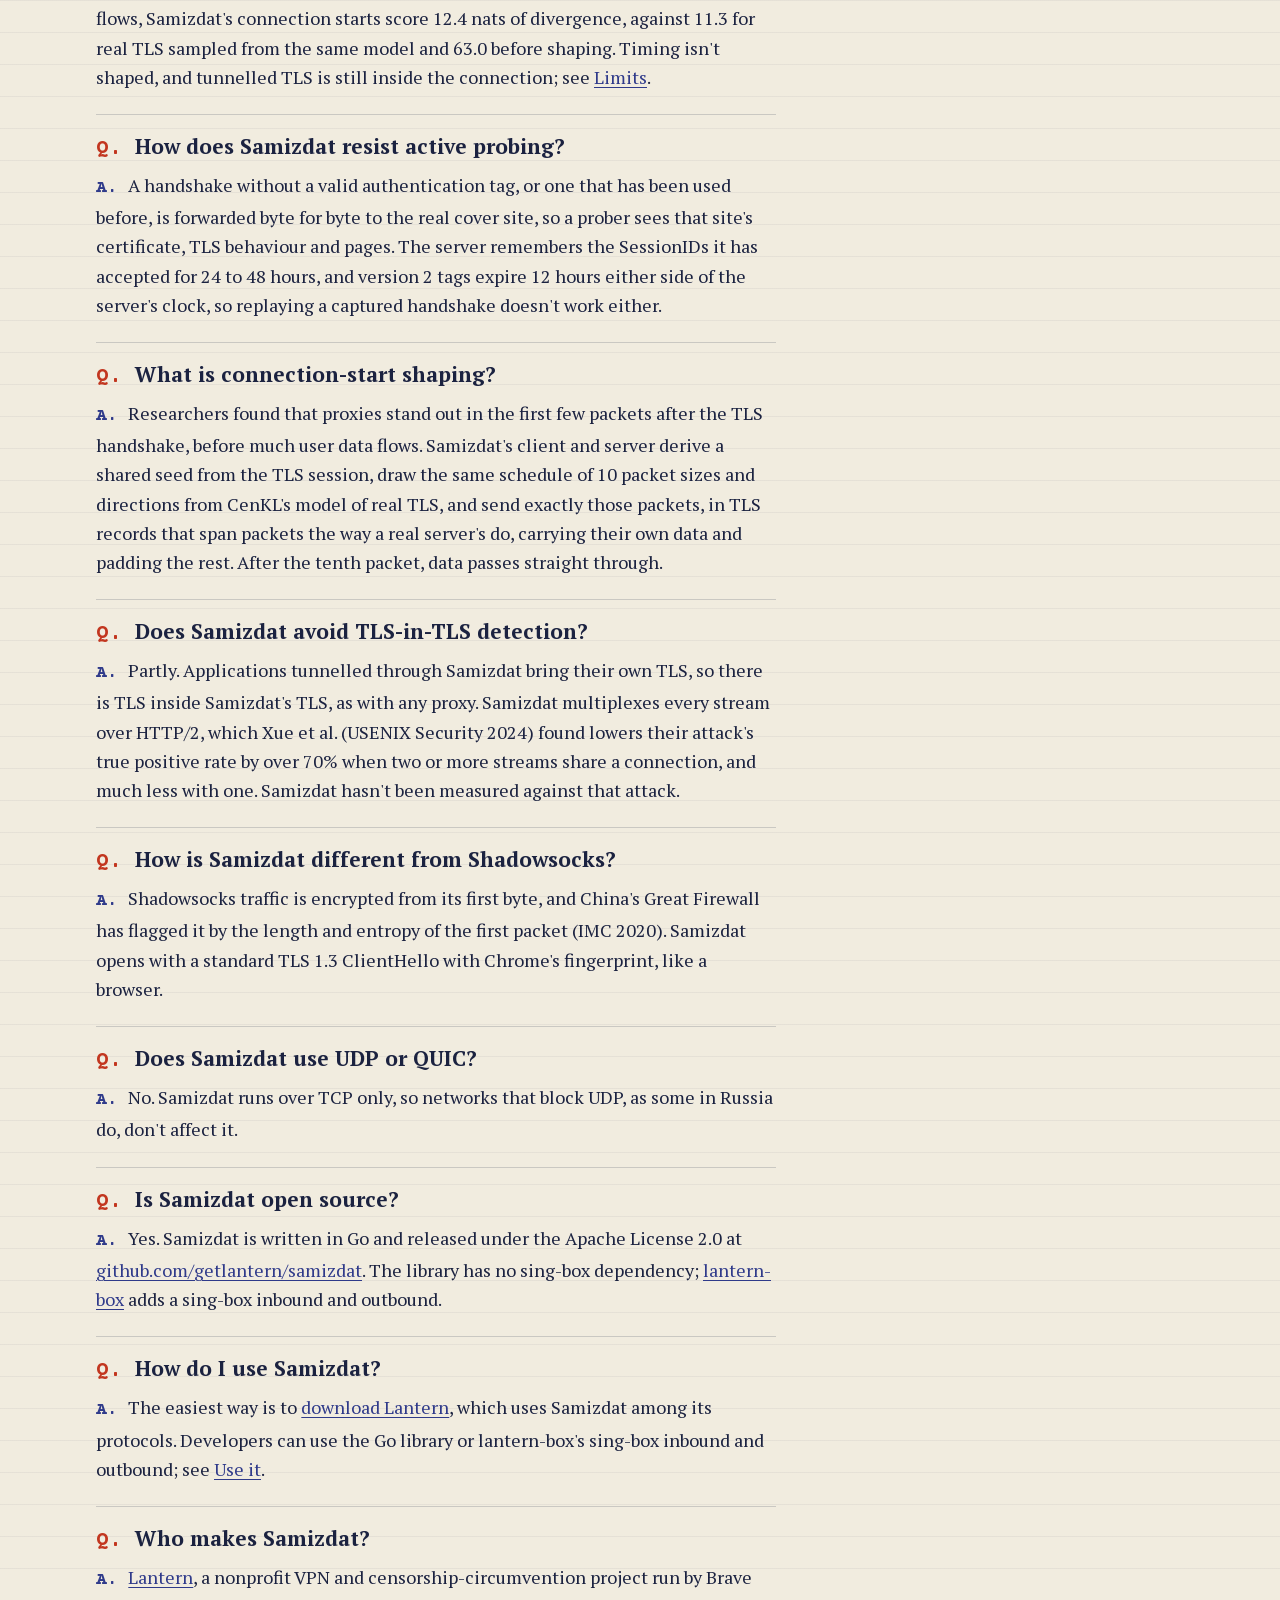
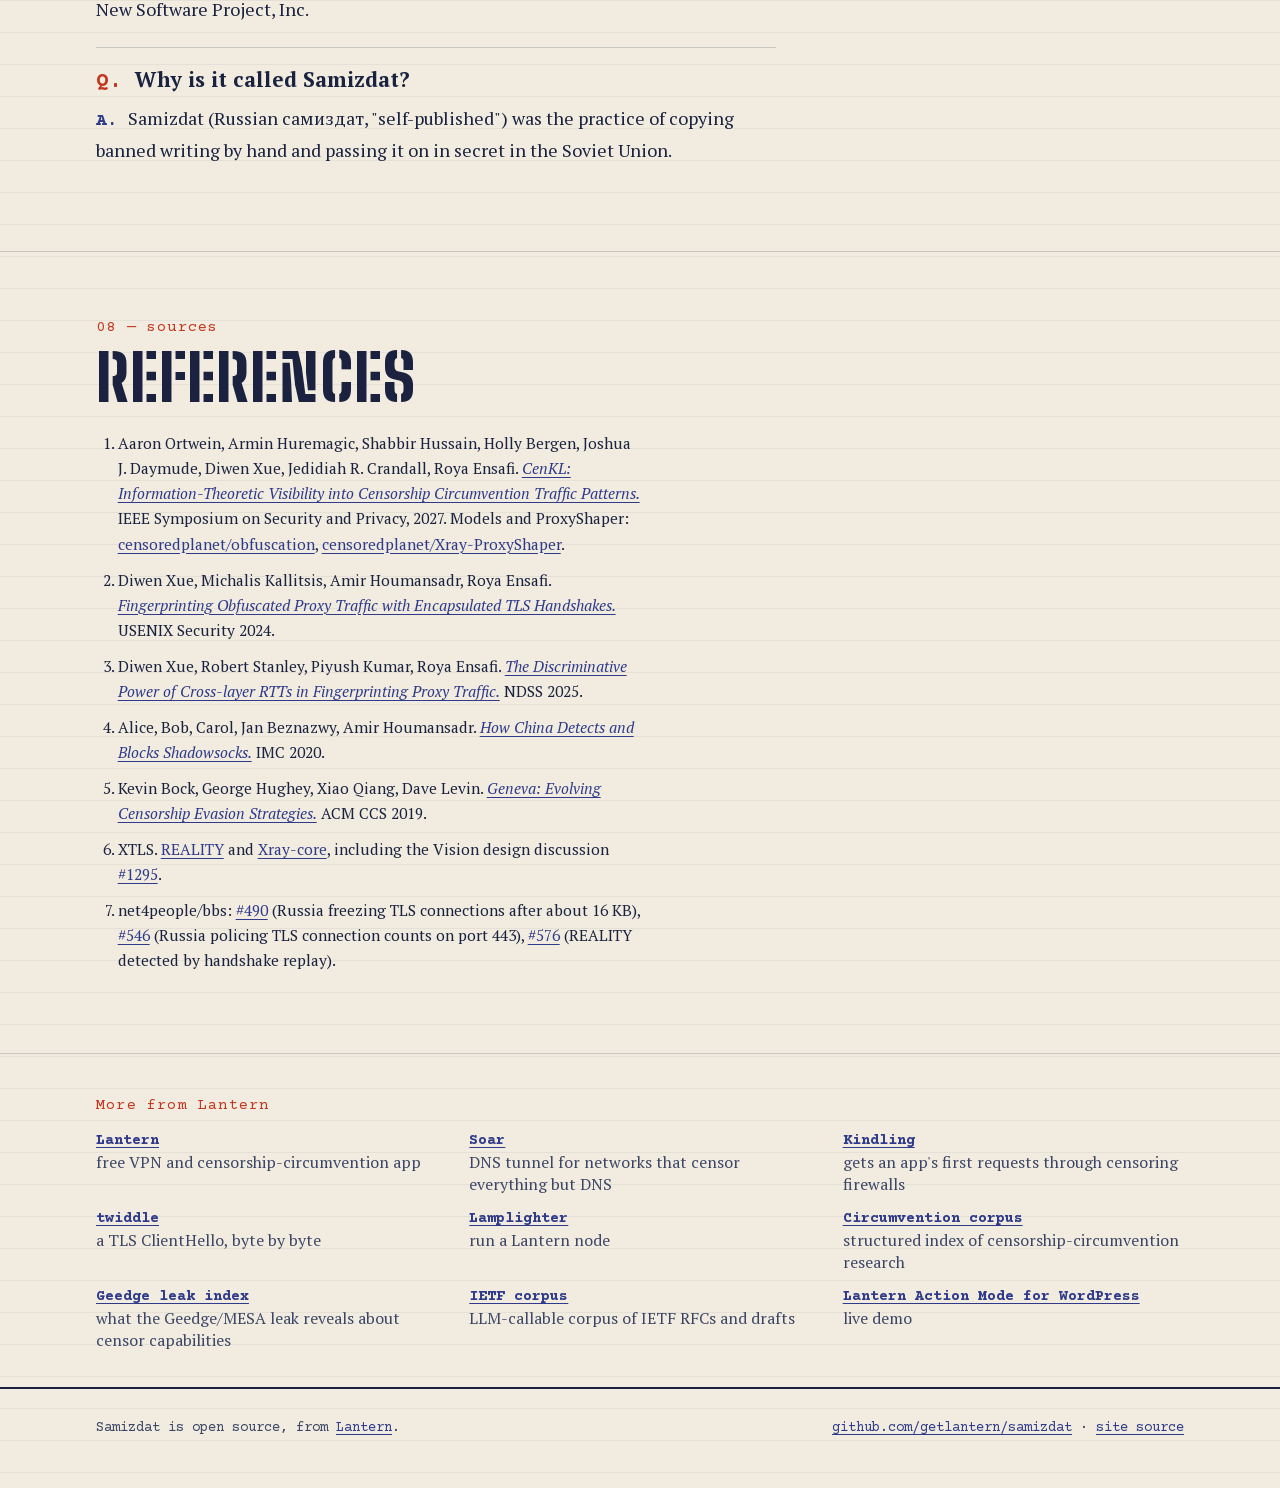
==== commit 74dd983a: "Records span packets, keepalive pings, larger upload windows (samizdat#39, #43, #44) - Shaping: the " ====
--- a/index.html
+++ b/index.html
@@ -93,7 +93,7 @@
      "name": "How is Samizdat different from VLESS and XTLS Vision?",
      "acceptedAnswer": {
       "@type": "Answer",
-      "text": "VLESS sends its client ID inside TLS and falls back to a server the operator runs, behind the operator's own certificate. Vision adds padding to the inner TLS handshake. Neither shapes the start of the connection: CenKL (IEEE S&P 2027) found both send telltale 1,208-byte packets right after the handshake, and 71.7% of Vision connections start with one. Samizdat sends probes to a real cover site, multiplexes over HTTP/2, turns off the record sizing behind those 1,208-byte packets, and shapes its first 10 records. See the comparison."
+      "text": "VLESS sends its client ID inside TLS and falls back to a server the operator runs, behind the operator's own certificate. Vision adds padding to the inner TLS handshake. Neither shapes the start of the connection: CenKL (IEEE S&P 2027) found both send telltale 1,208-byte packets right after the handshake, and 71.7% of Vision connections start with one. Samizdat sends probes to a real cover site, multiplexes over HTTP/2, turns off the record sizing behind those 1,208-byte packets, and shapes its first 10 packets. See the comparison."
      }
     },
     {
@@ -125,7 +125,7 @@
      "name": "What is connection-start shaping?",
      "acceptedAnswer": {
       "@type": "Answer",
-      "text": "Researchers found that proxies stand out in the first few packets after the TLS handshake, before much user data flows. Samizdat's client and server derive a shared seed from the TLS session, draw the same schedule of 10 record sizes and directions from CenKL's model of real TLS, and send exactly those records, carrying their own data and padding the rest. After the tenth record, data passes straight through."
+      "text": "Researchers found that proxies stand out in the first few packets after the TLS handshake, before much user data flows. Samizdat's client and server derive a shared seed from the TLS session, draw the same schedule of 10 packet sizes and directions from CenKL's model of real TLS, and send exactly those packets, in TLS records that span packets the way a real server's do, carrying their own data and padding the rest. After the tenth packet, data passes straight through."
      }
     },
     {
@@ -473,7 +473,7 @@
         <ol>
           <li>A TLS&nbsp;1.3 ClientHello from <a href="https://github.com/refraction-networking/utls">uTLS</a> with Chrome's fingerprint, naming the cover site.</li>
           <li>The authentication tag sits in the 32-byte SessionID, which browsers fill with random bytes in every TLS&nbsp;1.3 ClientHello anyway. It's sealed to the server's key and to that exact ClientHello, and no part of it repeats between connections.</li>
-          <li>The first ten TLS records after the handshake follow sizes and directions drawn from a model of real TLS flows, not the fixed opening of an HTTP/2 tunnel.</li>
+          <li>The first ten packets after the handshake follow sizes and directions drawn from a model of real TLS flows, not the fixed opening of an HTTP/2 tunnel, in TLS records that span packets the way a real server's do.</li>
           <li>After that, a long-lived HTTP/2 connection carries the tunnelled streams, up to 100 at a time, like a browser's.</li>
         </ol>
       </div>
@@ -524,7 +524,7 @@
 
     <h3>Samizdat, measured against the same model</h3>
     <div class="col">
-      <p>Samizdat now does what ProxyShaper does, by default at both ends. Both sides derive a shared seed from the TLS session's exported keying material, draw the same ten-record schedule from CenKL's released order-1 Markov model, and send exactly those record sizes in those directions, carrying HTTP/2 data inside and padding the rest. It also turns off Go's dynamic record sizing and drops TLS session tickets, which added a tell of their own.</p>
+      <p>Samizdat now does what ProxyShaper does, by default at both ends. Both sides derive a shared seed from the TLS session's exported keying material, draw the same ten-packet schedule from CenKL's released order-1 Markov model, and send exactly those sizes in those directions, carrying HTTP/2 data inside and padding the rest. A full-size packet and the next one from the same side travel as one TLS record, as when a real server writes a record bigger than a packet. Record lengths are readable from the record headers, and until <a href="https://github.com/getlantern/samizdat/pull/44">samizdat#44</a> every packet was its own record, so none was ever longer than a packet. It also turns off Go's dynamic record sizing and drops TLS session tickets, which added a tell of their own.</p>
     </div>
     <div class="chart" role="img" aria-label="KL divergence from CenKL's TLS model over the first 10 packets: samizdat unshaped 63.0 nats, shaped with session tickets 37.6, shaped without the 1,448-byte cap 15.2, shaped as shipped 12.4, real TLS sampled from the model 11.3.">
       <div class="bar"><span class="label">Samizdat, unshaped</span><span class="track"><span class="fill" style="--v:63.0"></span><span class="val" style="--v:63.0">63.0</span></span></div>
@@ -609,7 +609,7 @@
           </tr>
           <tr>
             <th scope="row">How connections start</th>
-            <td class="sz"><span class="tag y">Shaped</span><br>First 10 records drawn from CenKL's model of real TLS; dynamic record sizing off. 12.4 nats against an 11.3 floor in our measurement.</td>
+            <td class="sz"><span class="tag y">Shaped</span><br>First 10 packets drawn from CenKL's model of real TLS, in records that span packets like a real server's; dynamic record sizing off. 12.4 nats against an 11.3 floor in our measurement.</td>
             <td><span class="tag n">Unshaped</span><br>Go's 1,208-byte records stand out in the first three packets<span class="src">CenKL §4</span></td>
             <td><span class="tag n">Padded</span><br>Inner handshake padded to 900–1,399 bytes; 71.7% of connections send a 1,208-byte first packet<span class="src">CenKL §4 · <a href="https://github.com/XTLS/Xray-core/blob/c456141815359e1d2c00dfc673f5f26adf22fae2/proxy/proxy.go#L507-L517">proxy.go</a></span></td>
             <td><span class="tag m">Not measured</span><br>CenKL didn't test REALITY; with Vision it carries Vision's padding</td>
@@ -661,12 +661,13 @@
       </div>
       <div>
         <h3><span class="num">C</span>Connection-start shaping</h3>
-        <p>Both ends export keying material from the finished TLS session. 32 bytes seed a ChaCha8 sampler that draws ten records' sizes and directions from the model; 8 bytes key an HMAC over the schedule, and its first 8 bytes are a marker that tells the server this client shapes. During the schedule each side sends exactly its scheduled records, carrying queued HTTP/2 bytes and padding. After the tenth, data passes straight through.</p>
+        <p>Both ends export keying material from the finished TLS session. 32 bytes seed a ChaCha8 sampler that draws ten packets' sizes and directions from the model. A full-size packet and the next from the same side become one TLS record, which TCP cuts back into those packets; every other packet is a record of its own. 8 bytes key an HMAC over the records, and its first 8 bytes are a marker that tells the server this client shapes. During the schedule each side sends exactly its planned records, carrying queued HTTP/2 bytes and padding. After the tenth packet, data passes straight through.</p>
       </div>
       <div>
         <h3><span class="num">D</span>One connection, many streams</h3>
         <p>Every proxied connection is an HTTP/2 CONNECT stream on a long-lived TLS connection that carries up to 100 of them, so a censor counting TLS connections to an address sees few. Servers run samizdat's own lean HTTP/2 server, which batches frames into fewer TLS records and system calls: 66–90% less server CPU per gigabyte downloaded than Go's standard one in benchmarks, with the same frames on the wire.</p>
         <p>The streams take turns. Each one's data waits in its own queue, the server sends about 16&nbsp;KiB from each in turn, and it keeps most unsent data out of the kernel, where nothing could reorder it. A new tunnel opened while a download runs waits behind the write under way and one turn, not the whole download. On a real 261&nbsp;ms path shaped to 5&nbsp;Mbit/s with 0.5% loss, such a tunnel answered in 0.92&nbsp;s at the median, against 3.8&nbsp;s before (<a href="https://github.com/getlantern/samizdat/pull/38">samizdat#38</a>).</p>
+        <p>Clients ping a connection that has read nothing for about 15&nbsp;s and close it if no reply comes within 10&nbsp;s, so a connection a network drops silently is replaced in seconds, not the minutes TCP takes to give up, and a tunnel still waiting for its answer is retried on a fresh connection (<a href="https://github.com/getlantern/samizdat/pull/39">samizdat#39</a>). Each server connection accepts up to 8&nbsp;MiB of uploads ahead of what destinations have read, 1&nbsp;MiB per tunnel, so one upload whose destination stops reading doesn't stall the others (<a href="https://github.com/getlantern/samizdat/pull/43">samizdat#43</a>).</p>
       </div>
       <div>
         <h3><span class="num">E</span>Fragmented ClientHello</h3>
@@ -674,7 +675,7 @@
       </div>
       <div>
         <h3><span class="num">F</span>Legacy clients keep working</h3>
-        <p>A server reads the first 8 bytes after the handshake. The shaping marker means a shaping client; an HTTP/2 preface means an older one, which is served exactly as before. New servers serve every client released so far; new clients need new servers.</p>
+        <p>A server reads the first 8 bytes after the handshake. A shaping marker means a shaping client, including older clients that send a record per packet; an HTTP/2 preface means a client that doesn't shape, which is served exactly as before. New servers serve every client released so far; new clients need new servers.</p>
       </div>
     </div>
   </div>
@@ -689,7 +690,8 @@
       <ul class="limits">
         <li><strong>Timing isn't shaped.</strong> CenKL's timing-aware classifier still reaches about 0.9 recall against shaped traffic. Samizdat used to add a random 1–30 ms delay before each write; it was removed because Xue et al. (NDSS 2025) found that random delays like obfs4's can make cross-layer RTT fingerprinting easier, not harder.</li>
         <li><strong>Tunnelled TLS is still inside.</strong> Applications using samizdat bring their own TLS, so there is TLS inside samizdat's TLS. Multiplexing helps most when several streams share the connection; Xue et al. (USENIX Security 2024) found it far weaker with only one.</li>
-        <li><strong>Shaping covers ten records.</strong> After that, traffic is whatever the tunnelled applications send. The schedule fixes TLS record sizes; TCP can still split or merge them into packets.</li>
+        <li><strong>Shaping covers ten packets.</strong> After that, traffic is whatever the tunnelled applications send. The schedule fixes TLS record sizes; on a path whose MSS isn't 1,448 bytes, TCP cuts them into other packets, and it can merge records written back to back.</li>
+        <li><strong>Quiet connections are pinged.</strong> A connection that reads nothing sends a small ping and gets a small reply about every 15&nbsp;s, until it has been idle for five minutes and closes: a regular pattern on an otherwise silent connection.</li>
         <li><strong>The model is one network's view.</strong> It was built from one regional ISP in late 2025. Real TLS elsewhere, or later, may look different, and a censor with its own data can build its own model.</li>
         <li><strong>The replay record lives in memory.</strong> A server restart forgets the SessionIDs it has accepted, and more than a million in one window shortens how long they're kept. Version 2's 12-hour time limit still applies.</li>
         <li><strong>Streams share one TCP connection.</strong> A lost packet holds up every stream on it until it's resent, and a new tunnel still waits for the write under way and a turn of each running download. In the same test, Shadowsocks, which opens a connection per tunnel, answered in 0.58&nbsp;s.</li>
@@ -745,7 +747,7 @@
       </div>
       <div class="qa" id="how-is-samizdat-different-from-vless-and-xtls-vision">
         <h3><span class="q">Q.</span> How is Samizdat different from VLESS and XTLS Vision?</h3>
-        <p><span class="a">A.</span> VLESS sends its client ID inside TLS and falls back to a server the operator runs, behind the operator's own certificate. Vision adds padding to the inner TLS handshake. Neither shapes the start of the connection: CenKL (IEEE S&amp;P 2027) found both send telltale 1,208-byte packets right after the handshake, and 71.7% of Vision connections start with one. Samizdat sends probes to a real cover site, multiplexes over HTTP/2, turns off the record sizing behind those 1,208-byte packets, and shapes its first 10 records. See the <a href="#compare">comparison</a>.</p>
+        <p><span class="a">A.</span> VLESS sends its client ID inside TLS and falls back to a server the operator runs, behind the operator's own certificate. Vision adds padding to the inner TLS handshake. Neither shapes the start of the connection: CenKL (IEEE S&amp;P 2027) found both send telltale 1,208-byte packets right after the handshake, and 71.7% of Vision connections start with one. Samizdat sends probes to a real cover site, multiplexes over HTTP/2, turns off the record sizing behind those 1,208-byte packets, and shapes its first 10 packets. See the <a href="#compare">comparison</a>.</p>
       </div>
       <div class="qa" id="is-samizdat-the-same-as-reality">
         <h3><span class="q">Q.</span> Is Samizdat the same as REALITY?</h3>
@@ -761,7 +763,7 @@
       </div>
       <div class="qa" id="what-is-connection-start-shaping">
         <h3><span class="q">Q.</span> What is connection-start shaping?</h3>
-        <p><span class="a">A.</span> Researchers found that proxies stand out in the first few packets after the TLS handshake, before much user data flows. Samizdat's client and server derive a shared seed from the TLS session, draw the same schedule of 10 record sizes and directions from CenKL's model of real TLS, and send exactly those records, carrying their own data and padding the rest. After the tenth record, data passes straight through.</p>
+        <p><span class="a">A.</span> Researchers found that proxies stand out in the first few packets after the TLS handshake, before much user data flows. Samizdat's client and server derive a shared seed from the TLS session, draw the same schedule of 10 packet sizes and directions from CenKL's model of real TLS, and send exactly those packets, in TLS records that span packets the way a real server's do, carrying their own data and padding the rest. After the tenth packet, data passes straight through.</p>
       </div>
       <div class="qa" id="does-samizdat-avoid-tls-in-tls-detection">
         <h3><span class="q">Q.</span> Does Samizdat avoid TLS-in-TLS detection?</h3>
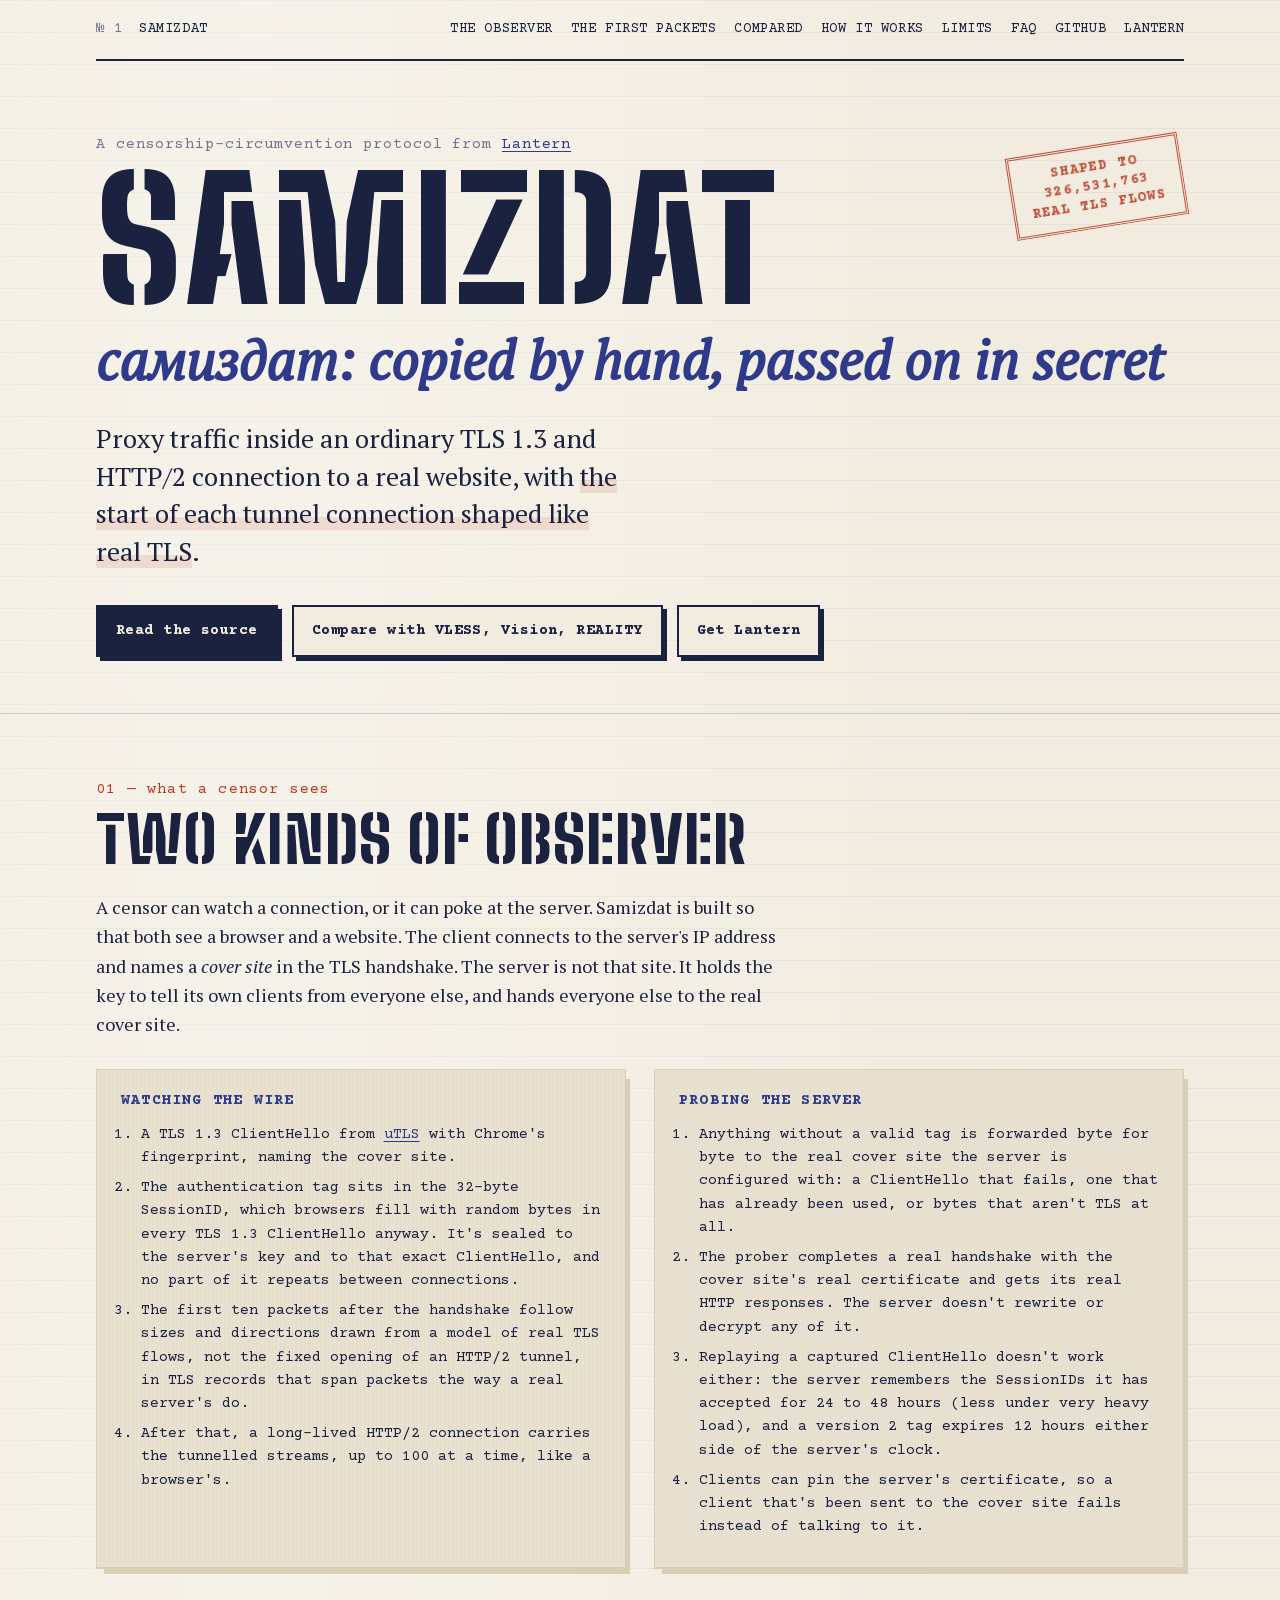
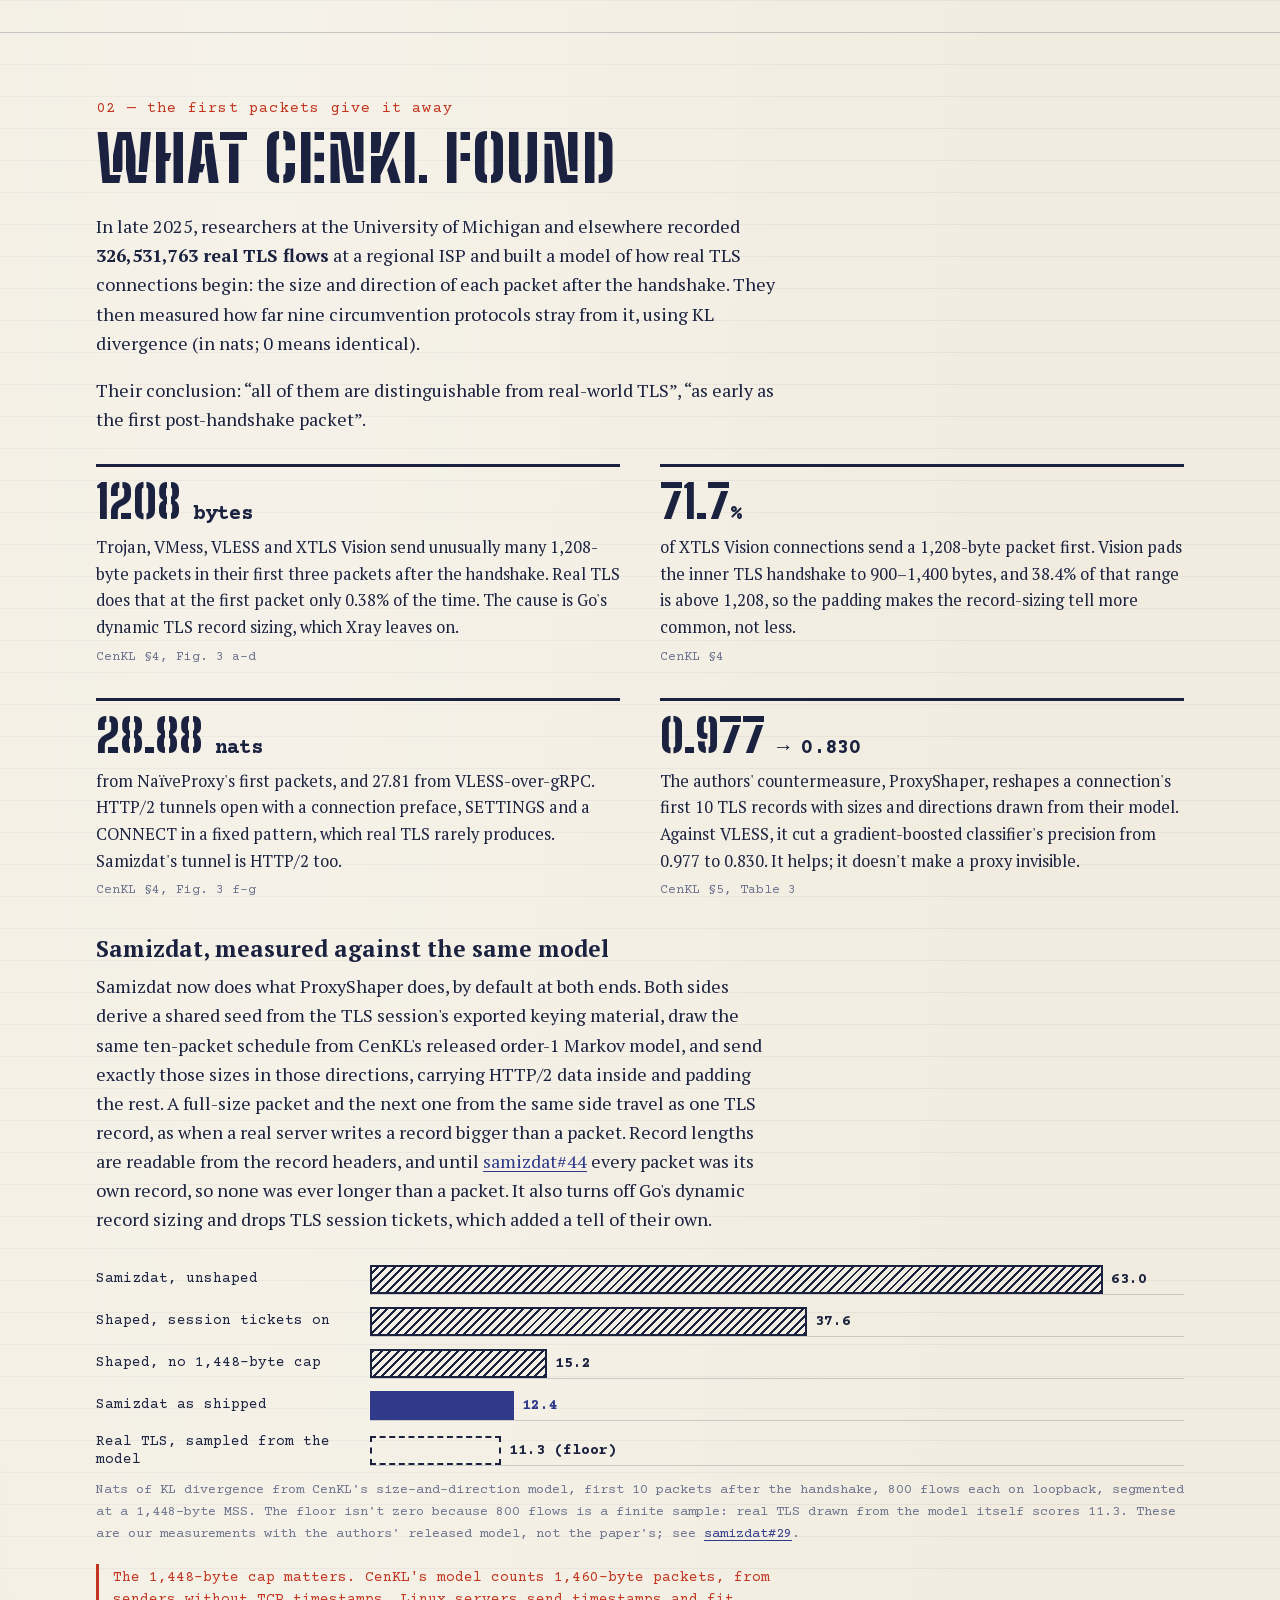
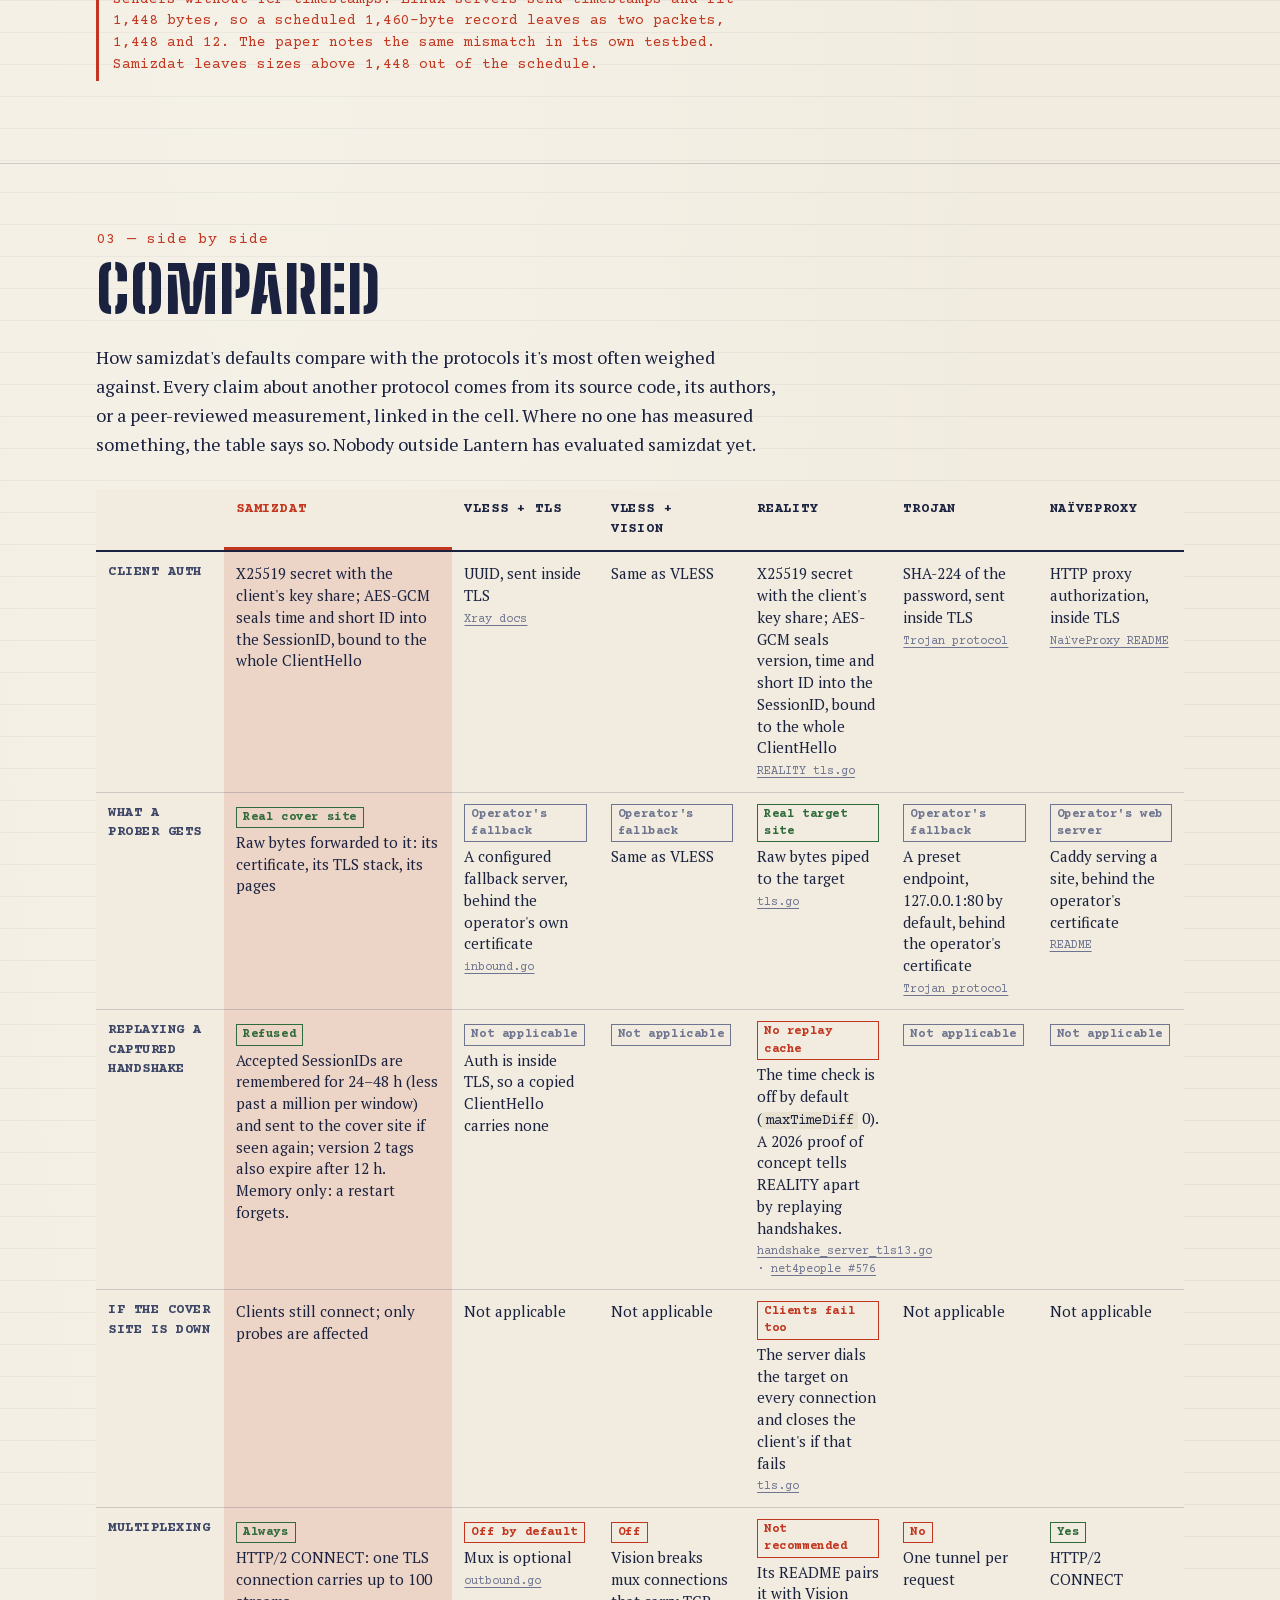
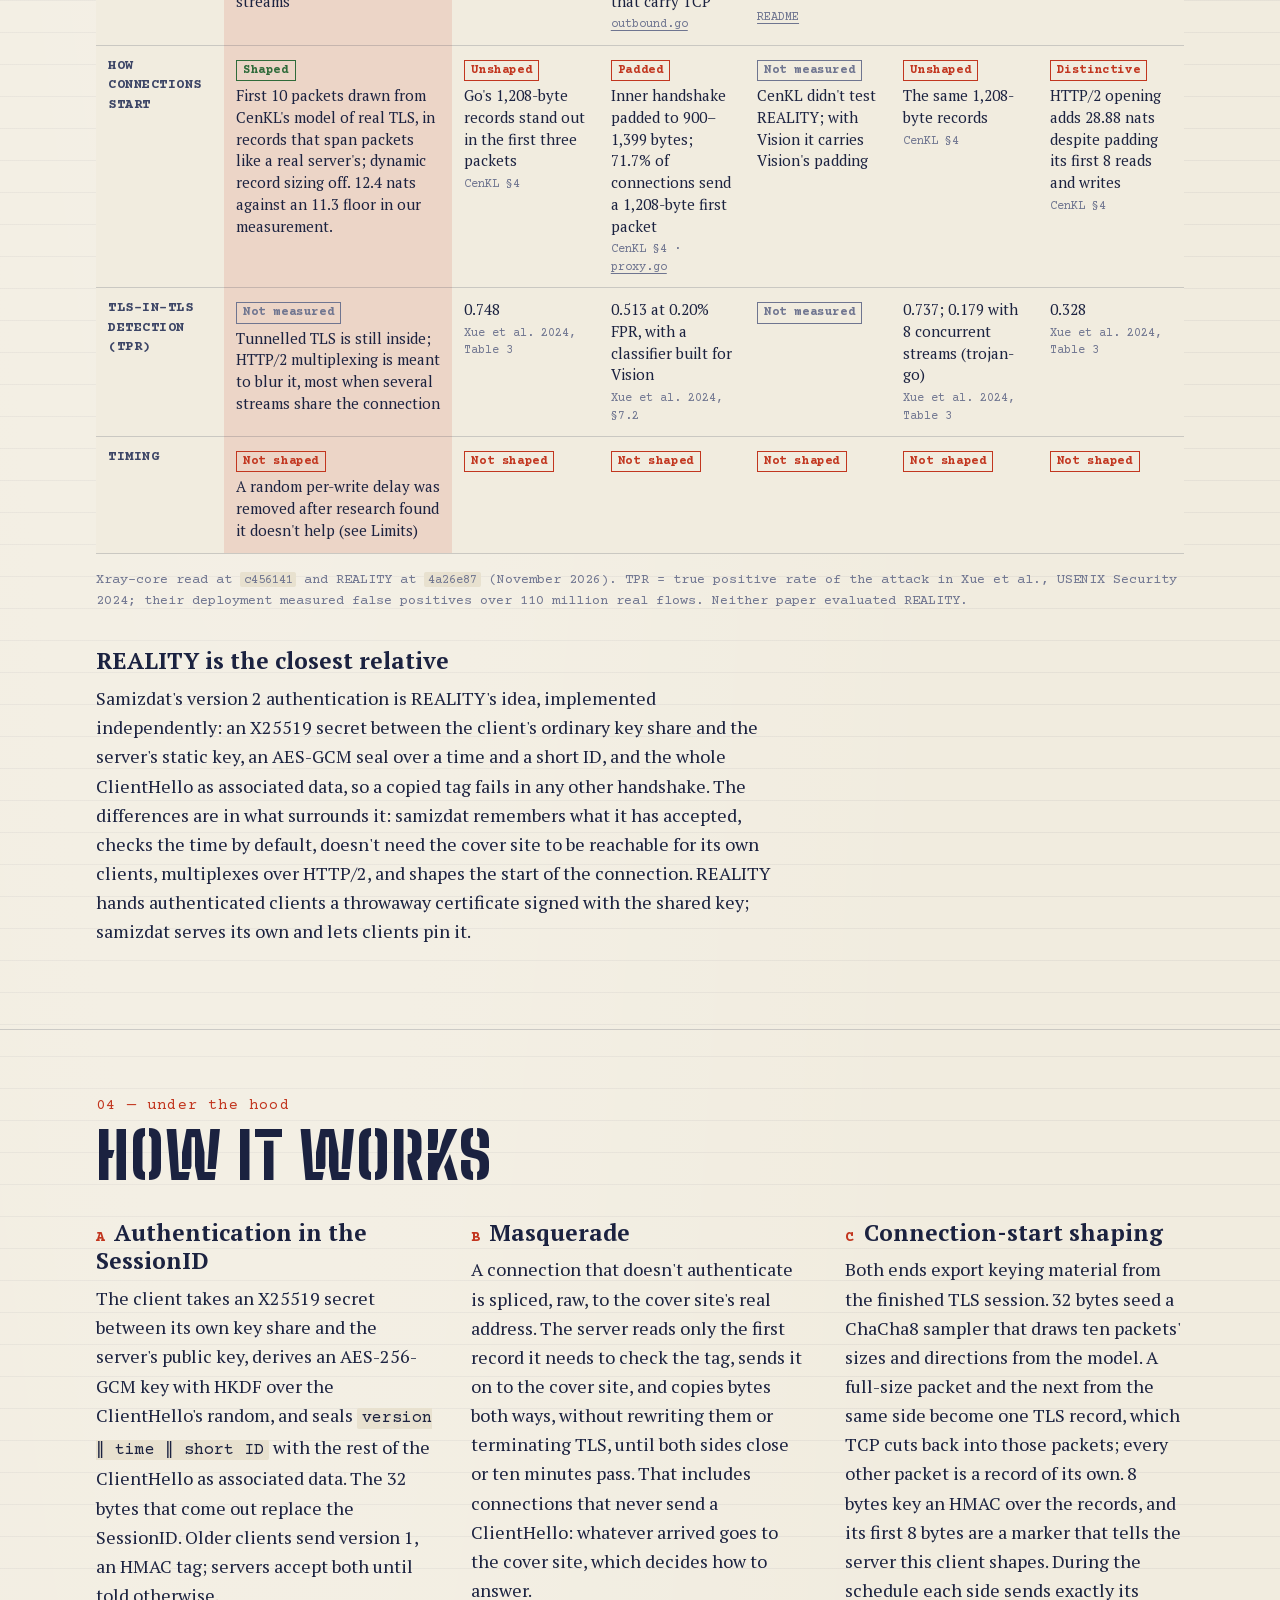
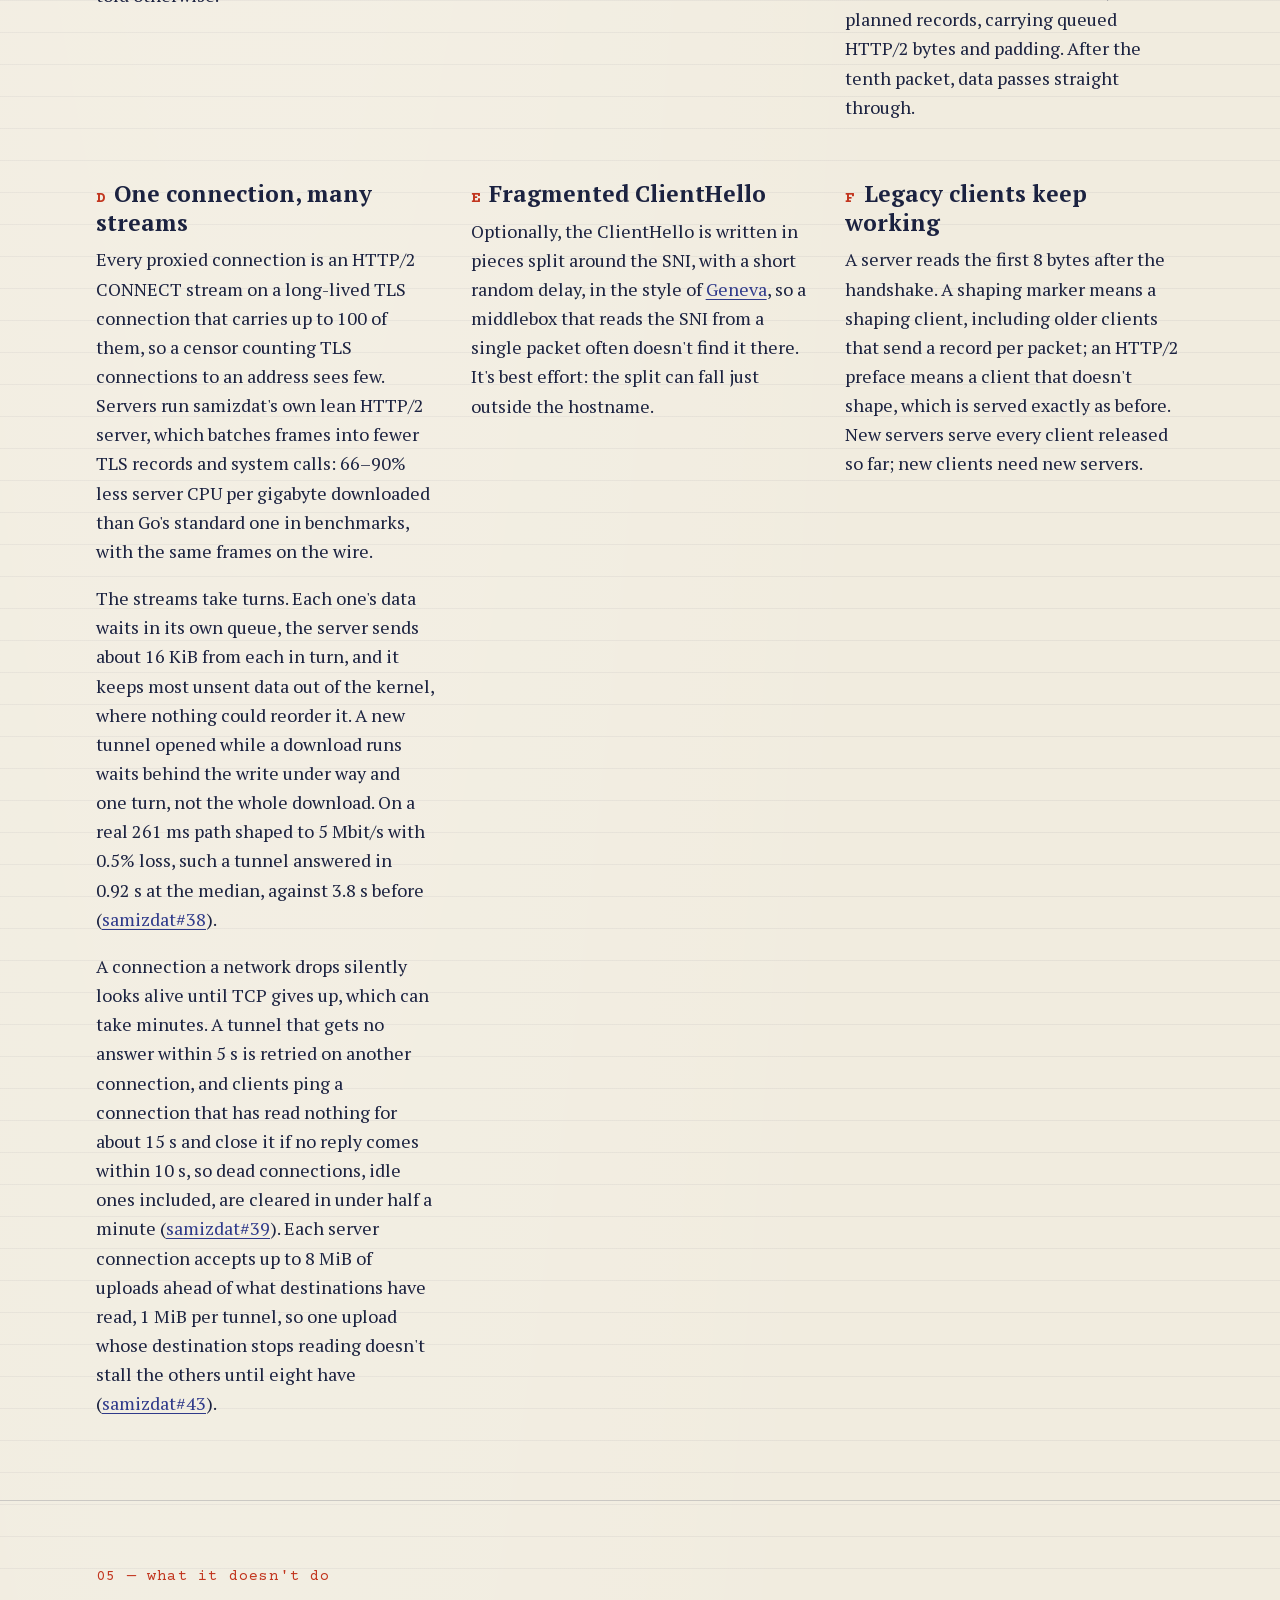
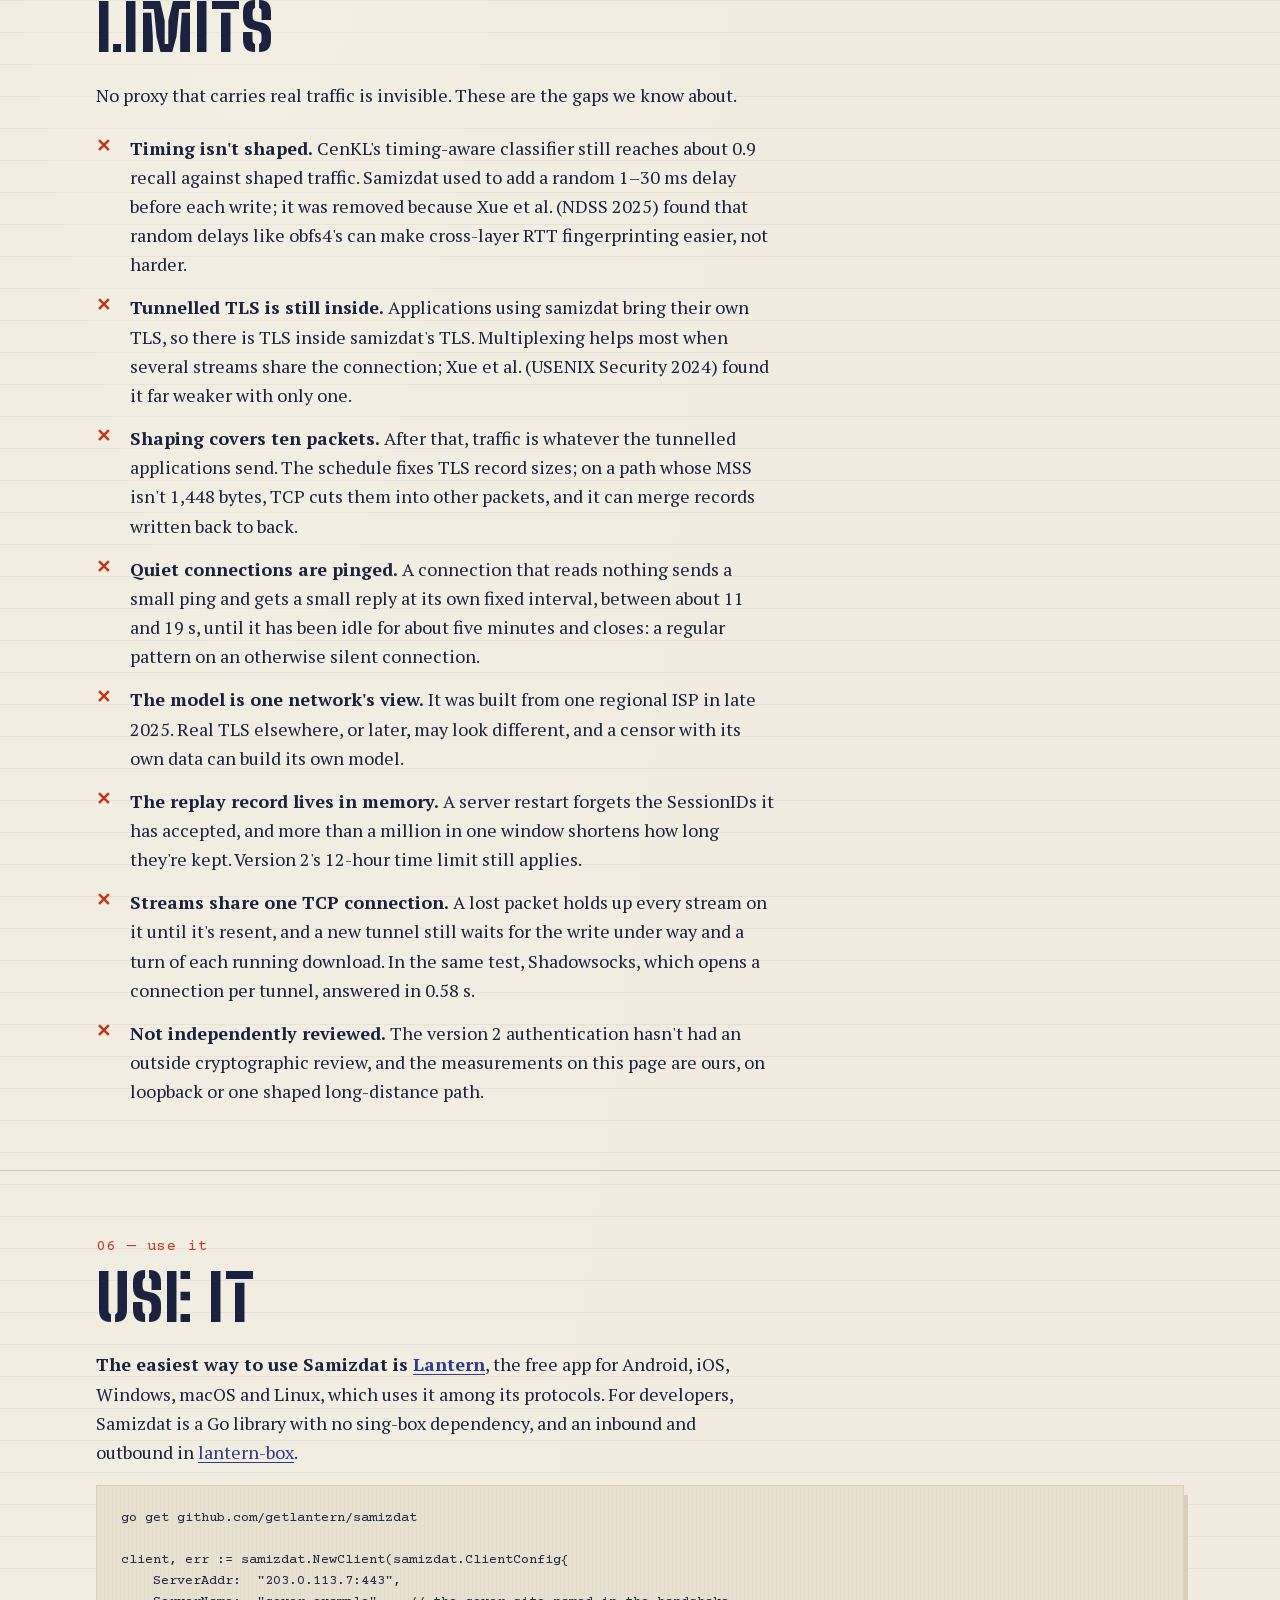
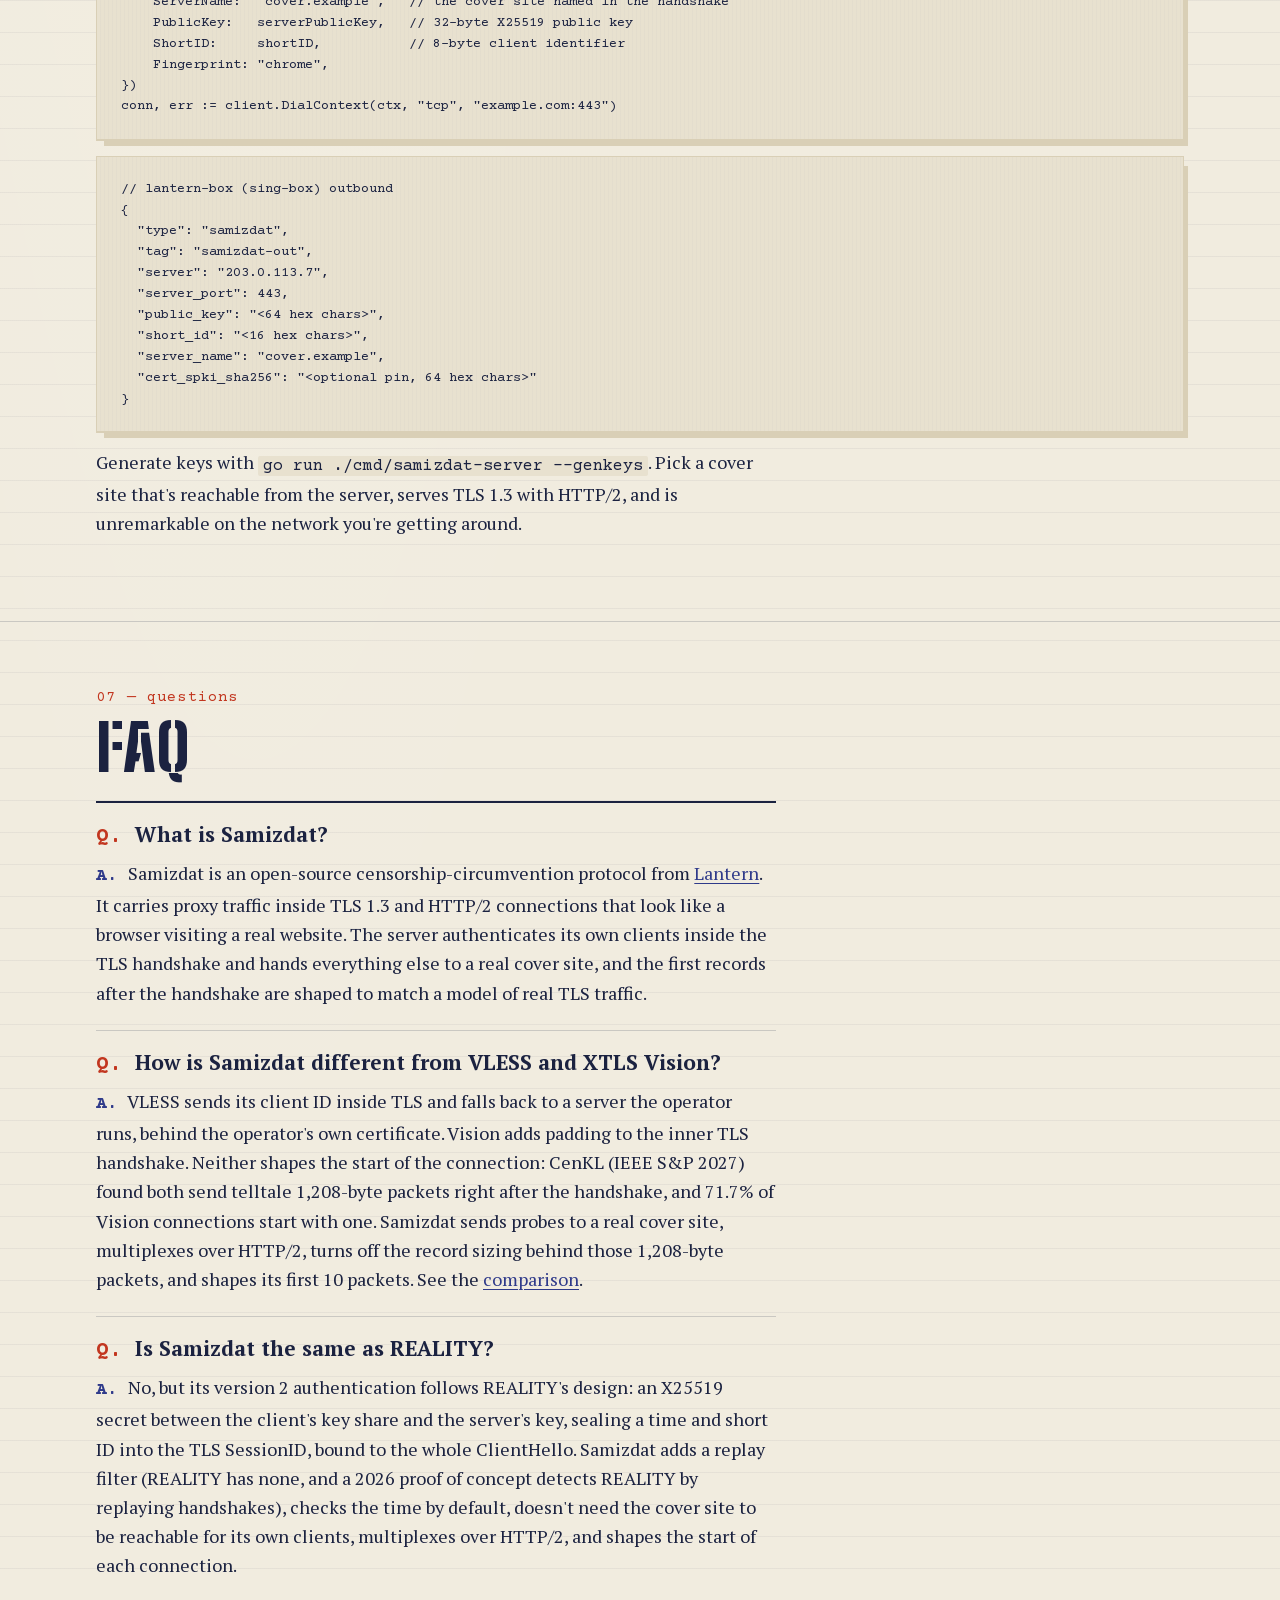
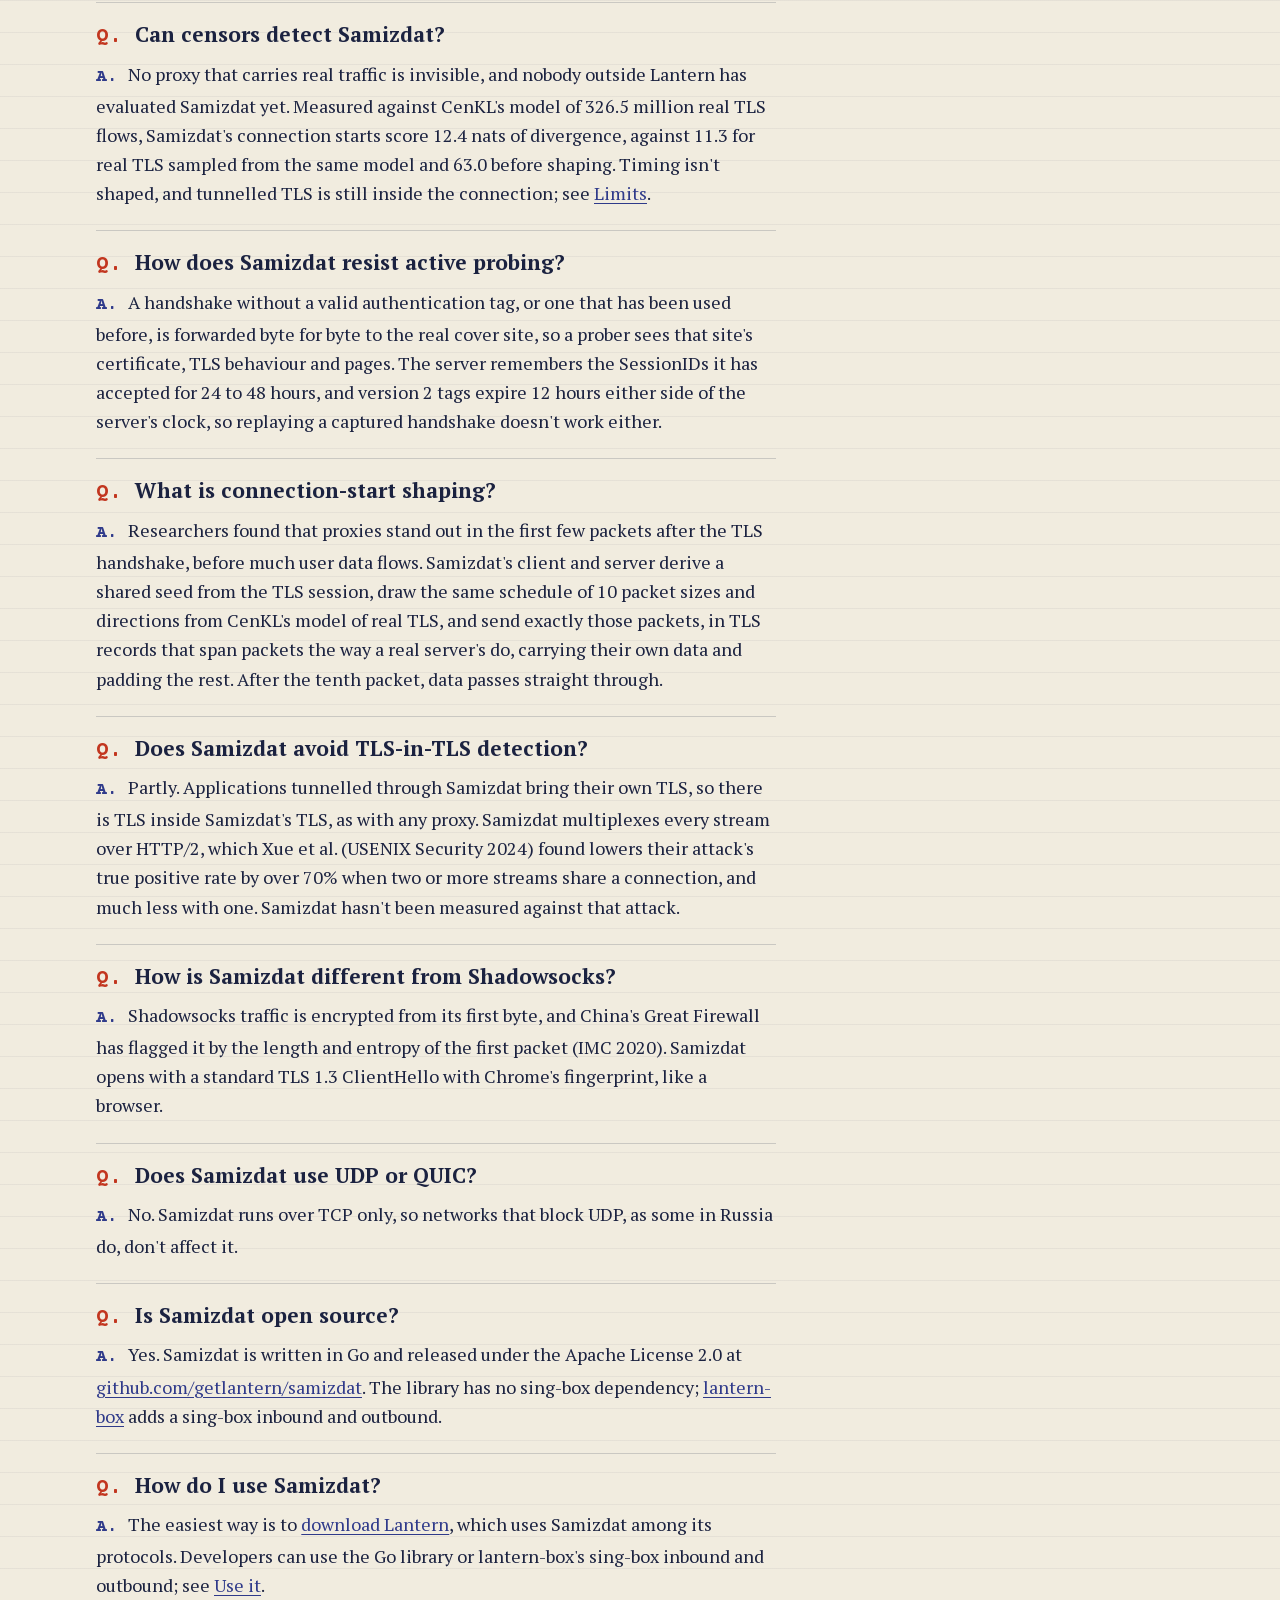
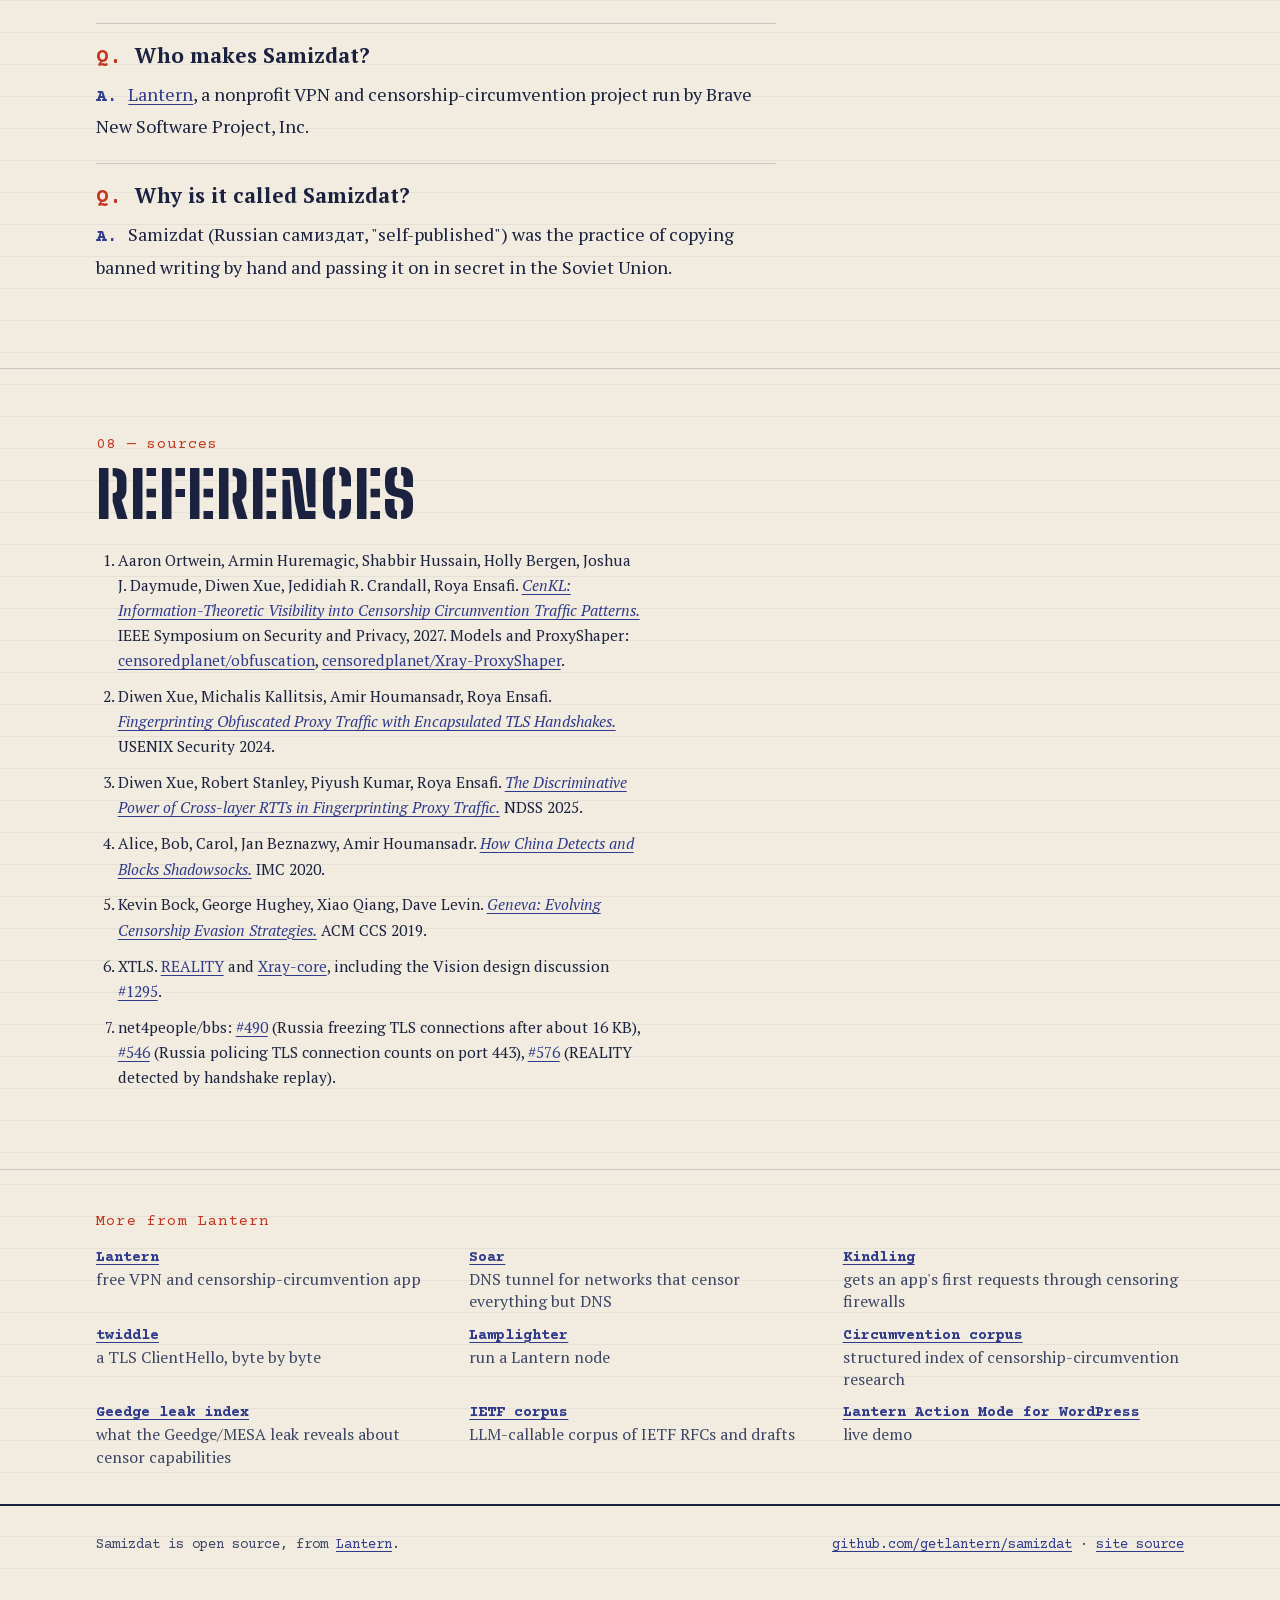
==== commit dbf78267: "Retries come from the 5 s answer timeout; pings clear idle connections; isolation holds until eight " ====
--- a/index.html
+++ b/index.html
@@ -667,7 +667,7 @@
         <h3><span class="num">D</span>One connection, many streams</h3>
         <p>Every proxied connection is an HTTP/2 CONNECT stream on a long-lived TLS connection that carries up to 100 of them, so a censor counting TLS connections to an address sees few. Servers run samizdat's own lean HTTP/2 server, which batches frames into fewer TLS records and system calls: 66–90% less server CPU per gigabyte downloaded than Go's standard one in benchmarks, with the same frames on the wire.</p>
         <p>The streams take turns. Each one's data waits in its own queue, the server sends about 16&nbsp;KiB from each in turn, and it keeps most unsent data out of the kernel, where nothing could reorder it. A new tunnel opened while a download runs waits behind the write under way and one turn, not the whole download. On a real 261&nbsp;ms path shaped to 5&nbsp;Mbit/s with 0.5% loss, such a tunnel answered in 0.92&nbsp;s at the median, against 3.8&nbsp;s before (<a href="https://github.com/getlantern/samizdat/pull/38">samizdat#38</a>).</p>
-        <p>Clients ping a connection that has read nothing for about 15&nbsp;s and close it if no reply comes within 10&nbsp;s, so a connection a network drops silently is replaced in seconds, not the minutes TCP takes to give up, and a tunnel still waiting for its answer is retried on a fresh connection (<a href="https://github.com/getlantern/samizdat/pull/39">samizdat#39</a>). Each server connection accepts up to 8&nbsp;MiB of uploads ahead of what destinations have read, 1&nbsp;MiB per tunnel, so one upload whose destination stops reading doesn't stall the others (<a href="https://github.com/getlantern/samizdat/pull/43">samizdat#43</a>).</p>
+        <p>A connection a network drops silently looks alive until TCP gives up, which can take minutes. A tunnel that gets no answer within 5&nbsp;s is retried on another connection, and clients ping a connection that has read nothing for about 15&nbsp;s and close it if no reply comes within 10&nbsp;s, so dead connections, idle ones included, are cleared in under half a minute (<a href="https://github.com/getlantern/samizdat/pull/39">samizdat#39</a>). Each server connection accepts up to 8&nbsp;MiB of uploads ahead of what destinations have read, 1&nbsp;MiB per tunnel, so one upload whose destination stops reading doesn't stall the others until eight have (<a href="https://github.com/getlantern/samizdat/pull/43">samizdat#43</a>).</p>
       </div>
       <div>
         <h3><span class="num">E</span>Fragmented ClientHello</h3>
@@ -691,7 +691,7 @@
         <li><strong>Timing isn't shaped.</strong> CenKL's timing-aware classifier still reaches about 0.9 recall against shaped traffic. Samizdat used to add a random 1–30 ms delay before each write; it was removed because Xue et al. (NDSS 2025) found that random delays like obfs4's can make cross-layer RTT fingerprinting easier, not harder.</li>
         <li><strong>Tunnelled TLS is still inside.</strong> Applications using samizdat bring their own TLS, so there is TLS inside samizdat's TLS. Multiplexing helps most when several streams share the connection; Xue et al. (USENIX Security 2024) found it far weaker with only one.</li>
         <li><strong>Shaping covers ten packets.</strong> After that, traffic is whatever the tunnelled applications send. The schedule fixes TLS record sizes; on a path whose MSS isn't 1,448 bytes, TCP cuts them into other packets, and it can merge records written back to back.</li>
-        <li><strong>Quiet connections are pinged.</strong> A connection that reads nothing sends a small ping and gets a small reply about every 15&nbsp;s, until it has been idle for five minutes and closes: a regular pattern on an otherwise silent connection.</li>
+        <li><strong>Quiet connections are pinged.</strong> A connection that reads nothing sends a small ping and gets a small reply at its own fixed interval, between about 11 and 19&nbsp;s, until it has been idle for about five minutes and closes: a regular pattern on an otherwise silent connection.</li>
         <li><strong>The model is one network's view.</strong> It was built from one regional ISP in late 2025. Real TLS elsewhere, or later, may look different, and a censor with its own data can build its own model.</li>
         <li><strong>The replay record lives in memory.</strong> A server restart forgets the SessionIDs it has accepted, and more than a million in one window shortens how long they're kept. Version 2's 12-hour time limit still applies.</li>
         <li><strong>Streams share one TCP connection.</strong> A lost packet holds up every stream on it until it's resent, and a new tunnel still waits for the write under way and a turn of each running download. In the same test, Shadowsocks, which opens a connection per tunnel, answered in 0.58&nbsp;s.</li>
